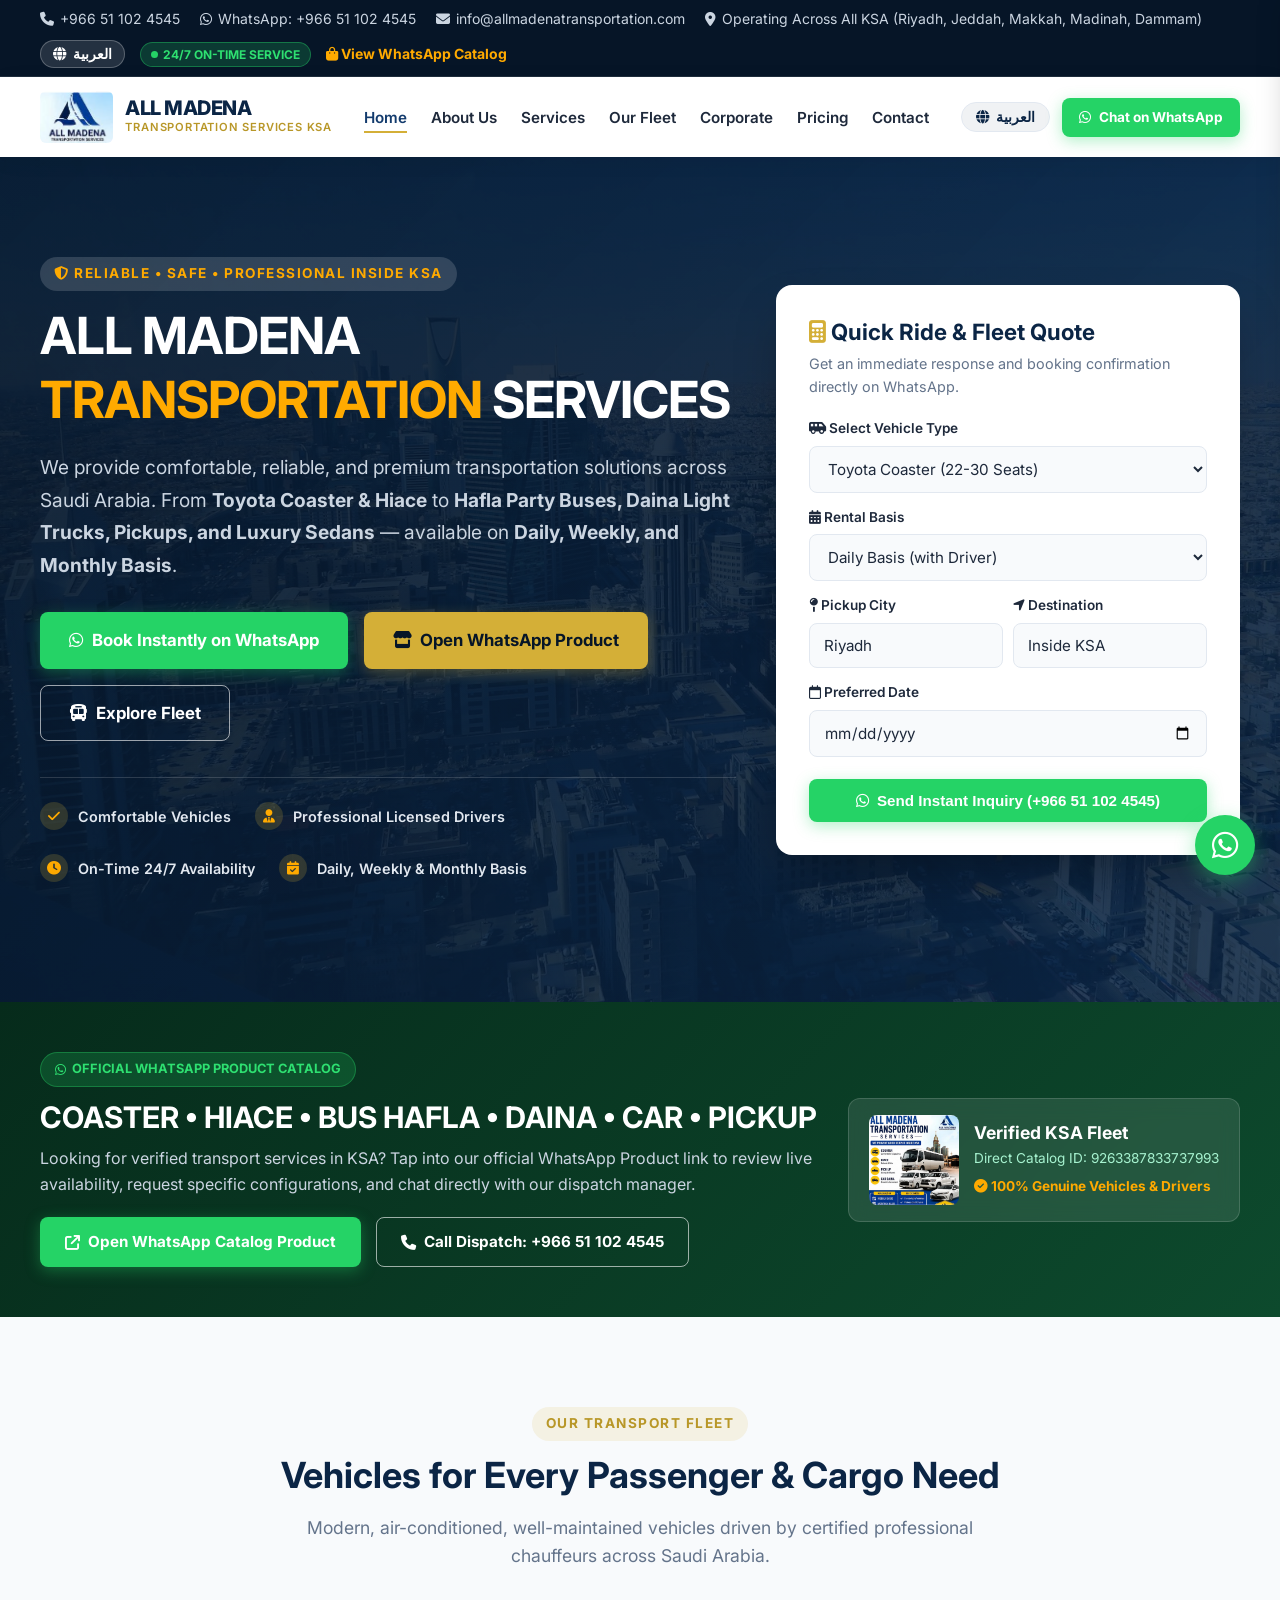
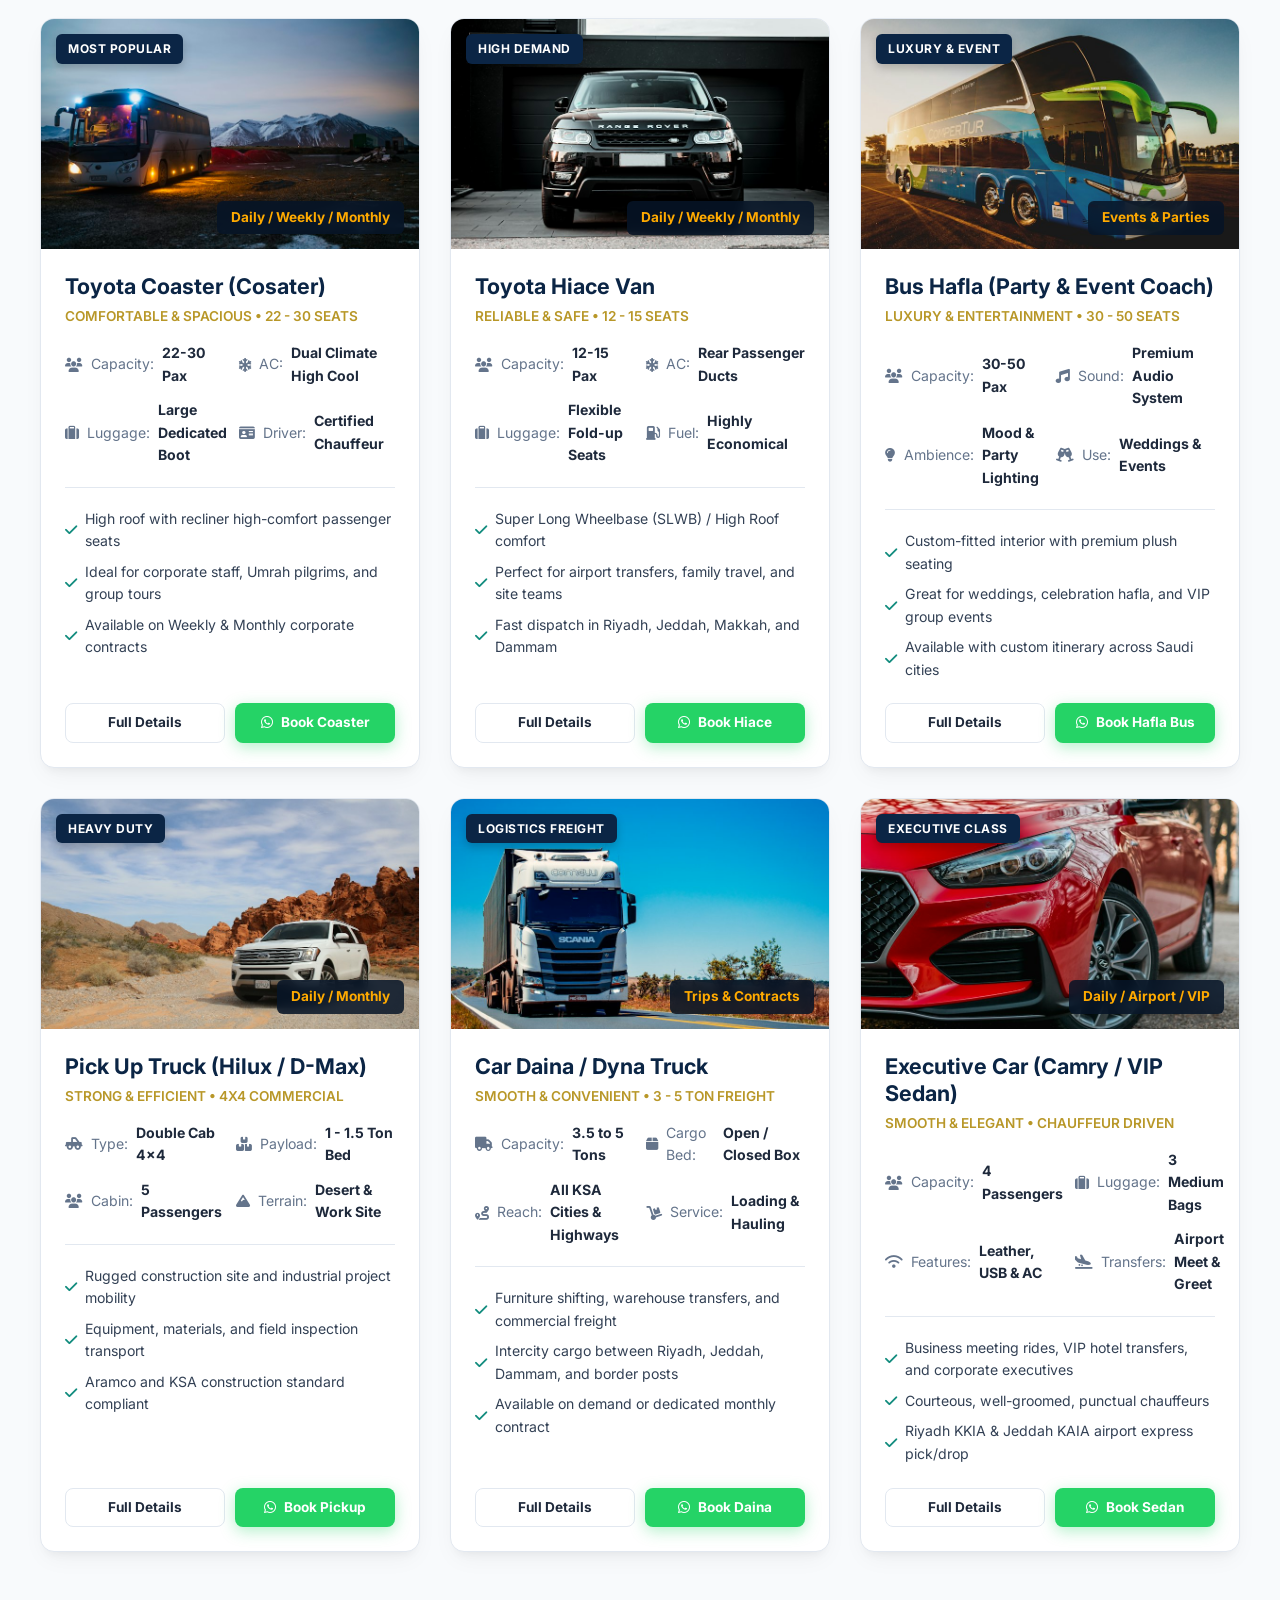
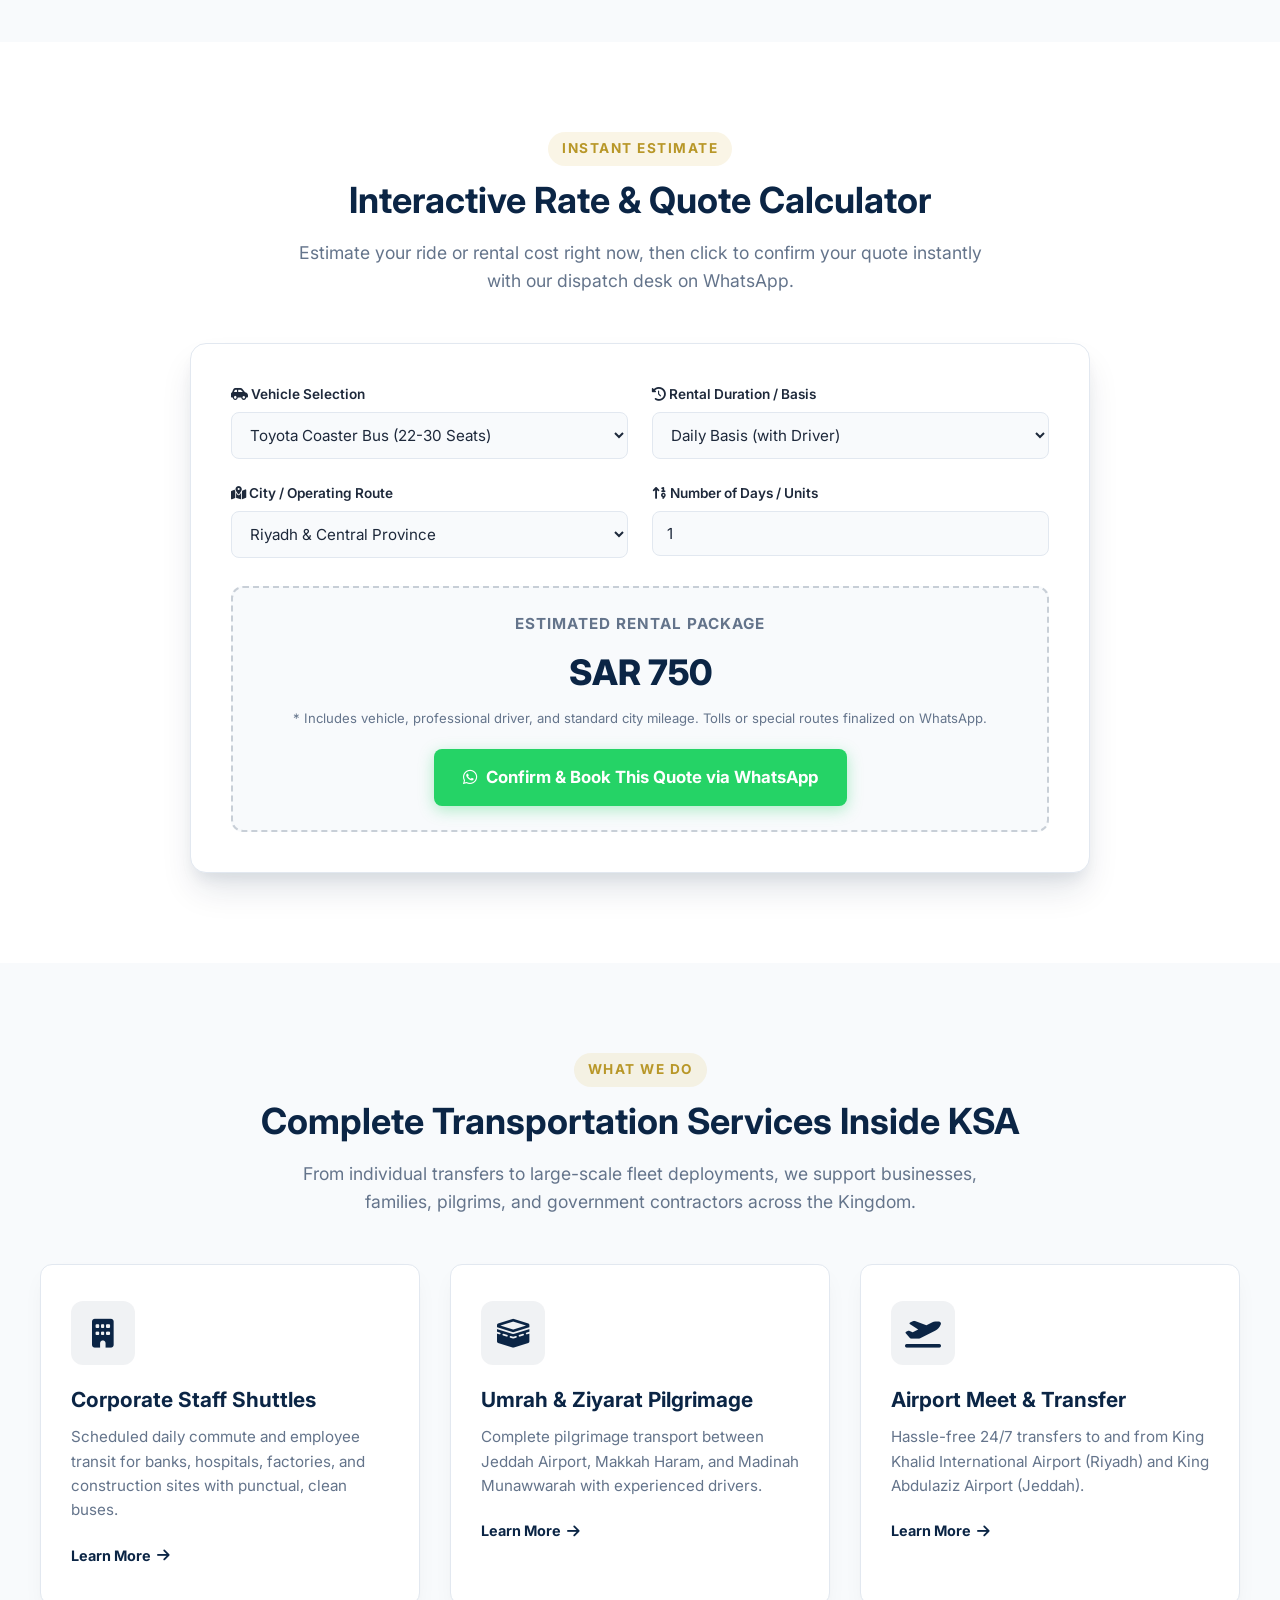
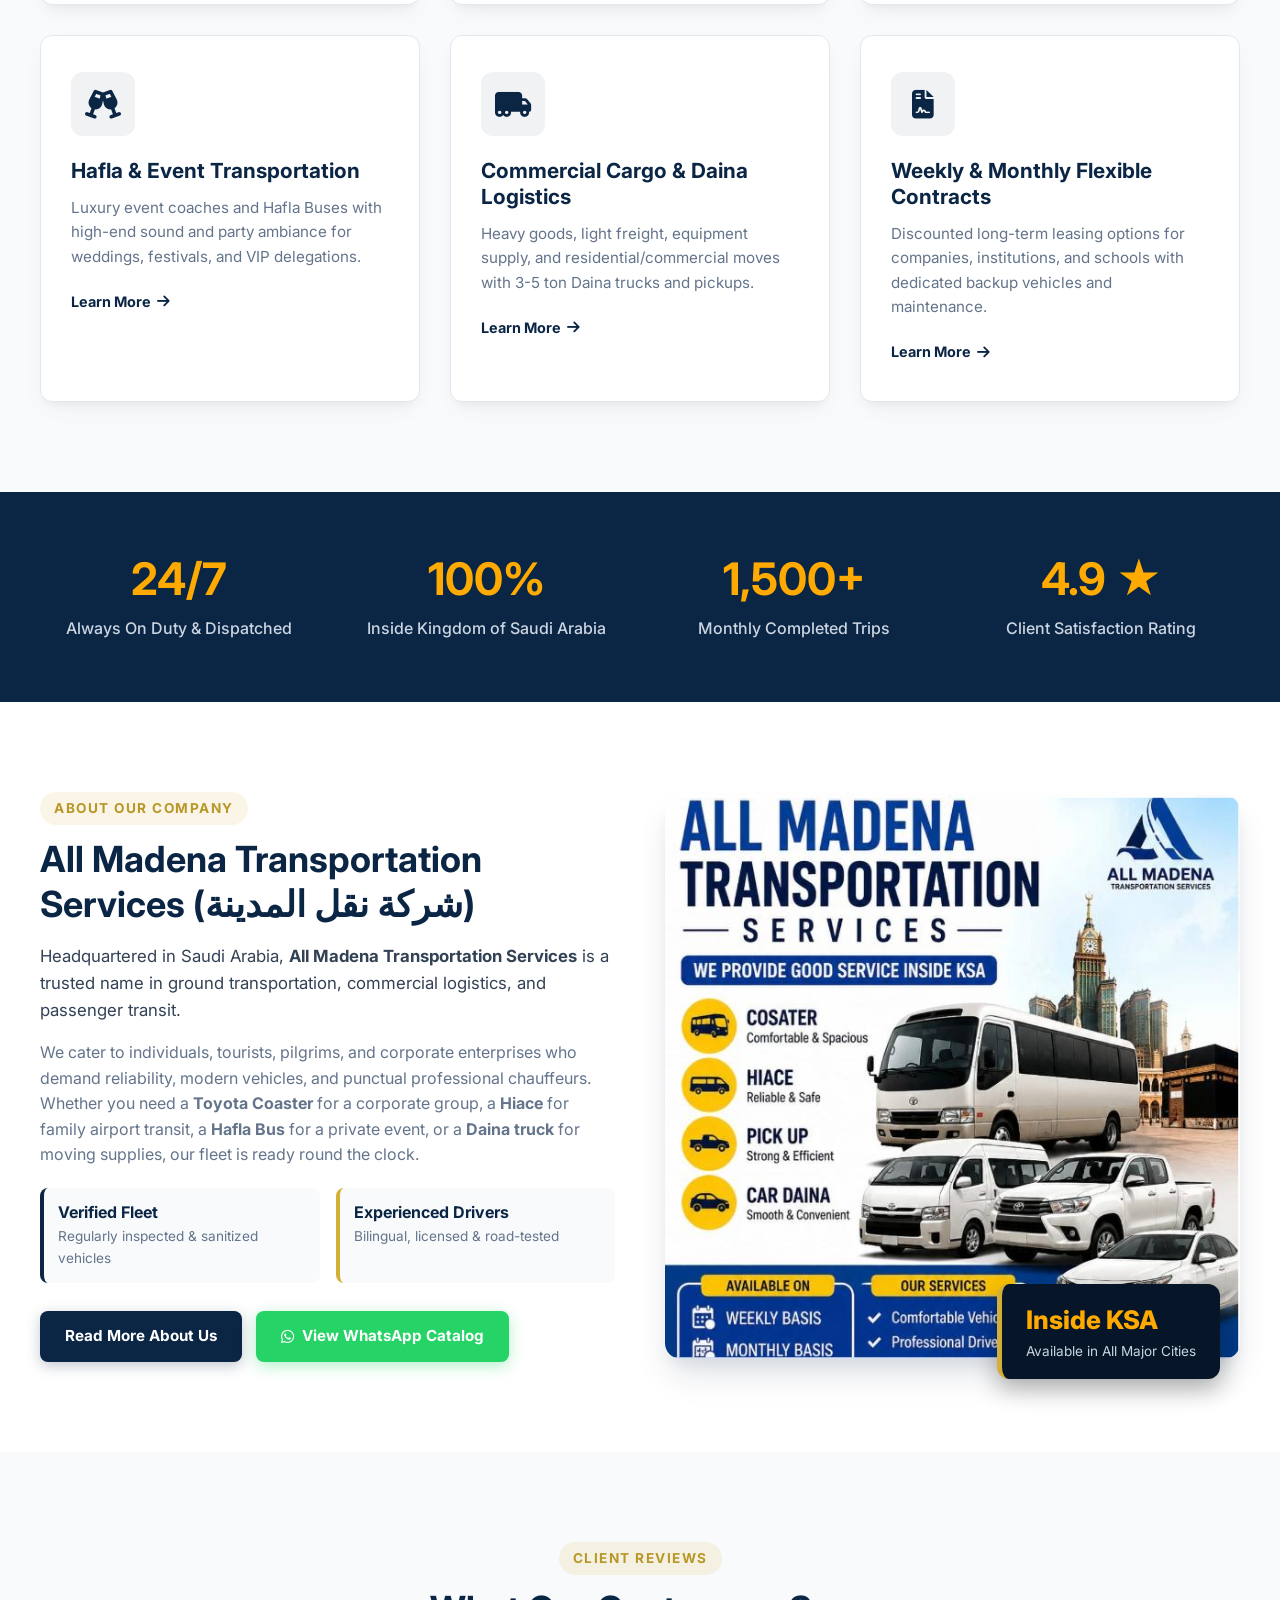
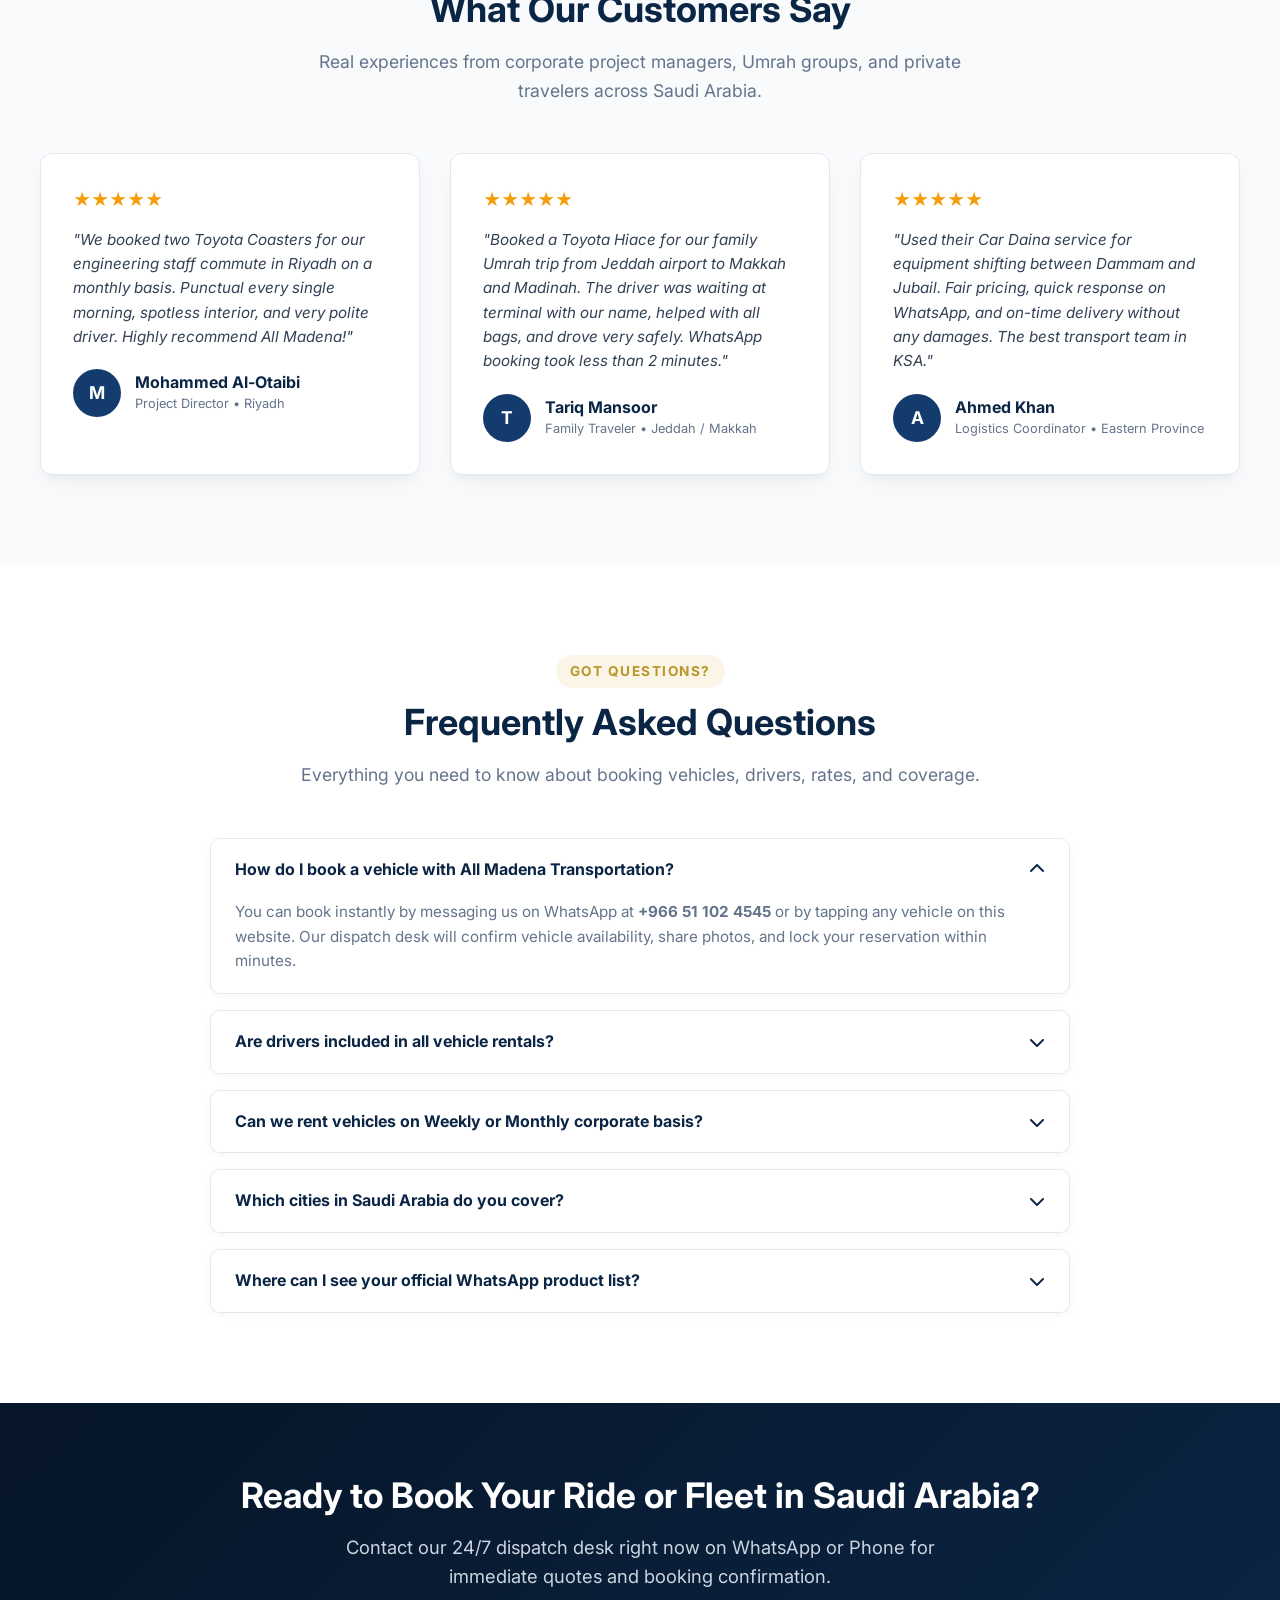
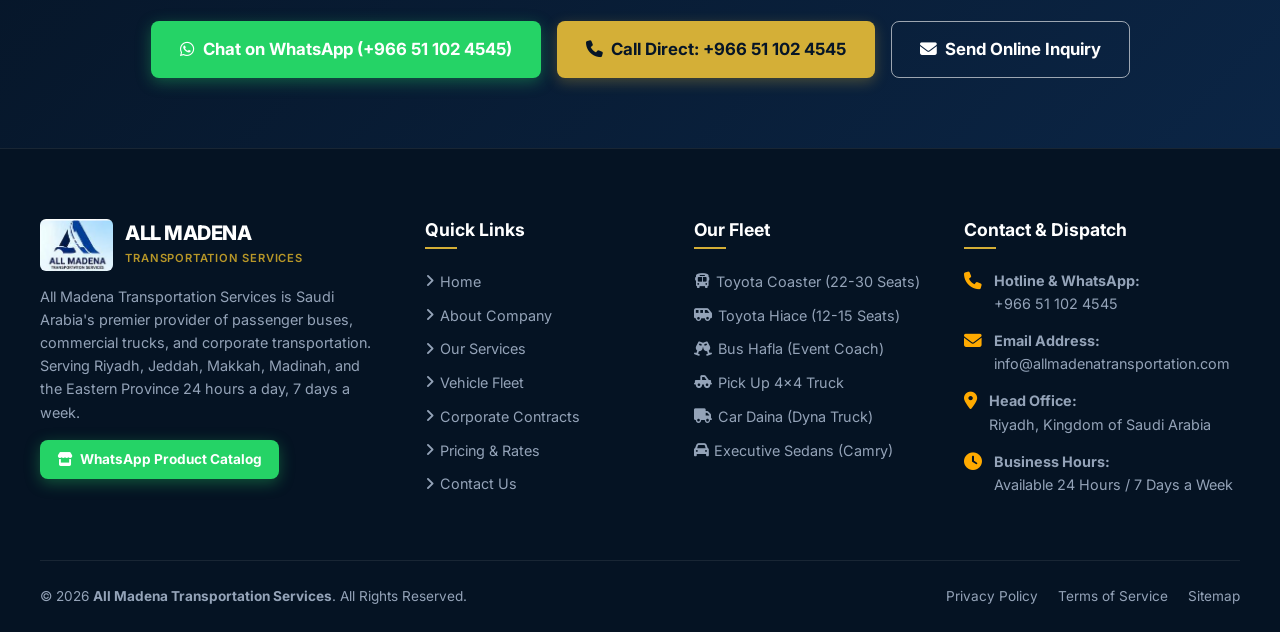
==== index.html @ a00f5f95 "Upgrade mobile menu icon to premium Font Awesome staggered bars vector in royal navy badge" ====
<!DOCTYPE html>
<html lang="en">
<head>
  <meta charset="UTF-8">
  <meta name="viewport" content="width=device-width, initial-scale=1.0">
  <title>All Madena Transportation Services | Coaster, Hiace, Hafla Bus, Pickup & Daina Rental KSA</title>
  <meta name="description" content="All Madena Transportation Services provides premium vehicle and passenger transportation across Saudi Arabia. Toyota Coaster, Hiace, Hafla Bus, Pickup, Daina & Cars on Daily, Weekly, and Monthly basis. Available 24/7.">
  <meta name="keywords" content="All Madena Transportation, Coaster rental Riyadh, Hiace rental KSA, Hafla bus Saudi Arabia, Daina rental, Pickup truck KSA, Umrah transport, corporate staff bus rental">
  
  <!-- Open Graph / Meta -->
  <meta property="og:title" content="All Madena Transportation Services - KSA">
  <meta property="og:description" content="Reliable & Comfortable Transportation Services inside Saudi Arabia. 24/7 Service, Professional Drivers.">
  <meta property="og:image" content="assets/images/all-madena-banner.png">
  <meta property="og:url" content="https://allmadenatransportation.com/">
  <meta property="og:type" content="website">

  <!-- Favicon -->
  <link rel="icon" type="image/png" href="assets/images/logo.png">

  <!-- Font Awesome Icons -->
  <link rel="stylesheet" href="https://cdnjs.cloudflare.com/ajax/libs/font-awesome/6.5.1/css/all.min.css">
  
  <!-- Google Fonts -->
  <link rel="preconnect" href="https://fonts.googleapis.com">
  <link rel="preconnect" href="https://fonts.gstatic.com" crossorigin>
  <link href="https://fonts.googleapis.com/css2?family=Inter:wght@400;500;600;700;800&family=Cairo:wght@600;700;800&display=swap" rel="stylesheet">

  <!-- Core CSS -->
  <link rel="stylesheet" href="assets/css/style.css">
</head>
<body>

  <!-- Top Bar -->
  <div class="top-bar">
    <div class="container">
      <div class="top-info">
        <a href="tel:+966511024545"><i class="fa-solid fa-phone"></i> +966 51 102 4545</a>
        <a href="https://wa.me/966511024545" target="_blank"><i class="fa-brands fa-whatsapp"></i> WhatsApp: +966 51 102 4545</a>
        <a href="mailto:info@allmadenatransportation.com"><i class="fa-solid fa-envelope"></i> info@allmadenatransportation.com</a>
        <span><i class="fa-solid fa-location-dot"></i> Operating Across All KSA (Riyadh, Jeddah, Makkah, Madinah, Dammam)</span>
      </div>
      <div class="top-actions">
        <button class="lang-switch-btn" type="button"><i class="fa-solid fa-globe"></i> العربية</button>
        
        <span class="badge-24-7"><span class="badge-pulse"></span> 24/7 ON-TIME SERVICE</span>
        <a href="https://wa.me/p/9263387833737993/966511024545" target="_blank" style="color: var(--accent-bright); font-weight: 700;">
          <i class="fa-solid fa-bag-shopping"></i> View WhatsApp Catalog
        </a>
      </div>
    </div>
  </div>

  <!-- Header -->
  <header class="site-header">
    <div class="container">
      <nav class="navbar">
        <a href="index.html" class="brand-logo">
          <img src="assets/images/logo.png" alt="All Madena Transportation Logo">
          <div class="brand-text">
            <span class="brand-name">ALL MADENA</span>
            <span class="brand-tagline">Transportation Services KSA</span>
          </div>
        </a>

        <ul class="nav-menu">
          <li><a href="index.html" class="nav-link active">Home</a></li>
          <li><a href="about.html" class="nav-link">About Us</a></li>
          <li><a href="services.html" class="nav-link">Services</a></li>
          <li><a href="fleet.html" class="nav-link">Our Fleet</a></li>
          <li><a href="corporate-contracts.html" class="nav-link">Corporate</a></li>
          <li><a href="pricing.html" class="nav-link">Pricing</a></li>
          <li><a href="contact.html" class="nav-link">Contact</a></li>
        </ul>

        <div class="nav-cta">
          <button class="lang-switch-nav" type="button"><i class="fa-solid fa-globe"></i> العربية</button>
          
          <a href="https://wa.me/966511024545?text=Hello%20All%20Madena%20Transportation,%20I%20want%20to%20book%20a%20vehicle" target="_blank" class="btn btn-whatsapp btn-sm">
            <i class="fa-brands fa-whatsapp"></i> Chat on WhatsApp
          </a>
          <button class="mobile-toggle" aria-label="Open Navigation Menu" type="button"><i class="fa-solid fa-bars-staggered"></i></button>
        </div>
              <div class="mobile-actions">
          <button class="lang-switch-nav" type="button" aria-label="Language"><i class="fa-solid fa-globe"></i></button>
          <a href="https://wa.me/966511024545" target="_blank" class="btn btn-whatsapp btn-sm" style="padding: 8px; border-radius: 50%; width: 38px; height: 38px; display: inline-flex; align-items: center; justify-content: center;"><i class="fa-brands fa-whatsapp"></i></a>
          <button class="mobile-toggle" aria-label="Open Navigation Menu" type="button"><i class="fa-solid fa-bars-staggered"></i></button>
        </div>
      </nav>
    </div>
  </header>

  <!-- Hero Section -->
  <section class="hero-section">
    <div class="container">
      <div class="hero-content">
        <div class="hero-text">
          <span class="section-tag" style="background: rgba(255,255,255,0.15); color: var(--accent-bright);">
            <i class="fa-solid fa-shield-halved"></i> Reliable • Safe • Professional inside KSA
          </span>
          <h1>ALL MADENA <span>TRANSPORTATION</span> SERVICES</h1>
          <p>We provide comfortable, reliable, and premium transportation solutions across Saudi Arabia. From <strong>Toyota Coaster & Hiace</strong> to <strong>Hafla Party Buses, Daina Light Trucks, Pickups, and Luxury Sedans</strong> — available on <strong>Daily, Weekly, and Monthly Basis</strong>.</p>
          
          <div class="hero-buttons">
            <a href="https://wa.me/966511024545?text=Hello%20All%20Madena%20Transportation,%20I%20would%20like%20to%20inquire%20about%20booking%20a%20vehicle%20in%20Saudi%20Arabia" target="_blank" class="btn btn-whatsapp btn-lg">
              <i class="fa-brands fa-whatsapp"></i> Book Instantly on WhatsApp
            </a>
            <a href="https://wa.me/p/9263387833737993/966511024545" target="_blank" class="btn btn-accent btn-lg">
              <i class="fa-solid fa-store"></i> Open WhatsApp Product
            </a>
            <a href="#fleet" class="btn btn-outline btn-lg">
              <i class="fa-solid fa-bus"></i> Explore Fleet
            </a>
          </div>

          <div class="hero-features">
            <div class="hero-feature-item">
              <div class="hero-feature-icon"><i class="fa-solid fa-check"></i></div>
              <span>Comfortable Vehicles</span>
            </div>
            <div class="hero-feature-item">
              <div class="hero-feature-icon"><i class="fa-solid fa-user-tie"></i></div>
              <span>Professional Licensed Drivers</span>
            </div>
            <div class="hero-feature-item">
              <div class="hero-feature-icon"><i class="fa-solid fa-clock"></i></div>
              <span>On-Time 24/7 Availability</span>
            </div>
            <div class="hero-feature-item">
              <div class="hero-feature-icon"><i class="fa-solid fa-calendar-check"></i></div>
              <span>Daily, Weekly & Monthly Basis</span>
            </div>
          </div>
        </div>

        <!-- Quick Booking Card -->
        <div class="hero-booking-card">
          <h3><i class="fa-solid fa-calculator" style="color: var(--accent);"></i> Quick Ride & Fleet Quote</h3>
          <p>Get an immediate response and booking confirmation directly on WhatsApp.</p>
          
          <form id="quickBookingForm" class="booking-form">
            <div class="form-group">
              <label><i class="fa-solid fa-van-shuttle"></i> Select Vehicle Type</label>
              <select id="quickVehicle" class="form-control" required>
                <option value="Toyota Coaster (22-30 Seats)">Toyota Coaster (22-30 Seats)</option>
                <option value="Toyota Hiace (12-15 Seats)">Toyota Hiace (12-15 Seats)</option>
                <option value="Hafla Bus / Luxury Coach (30-50 Seats)">Hafla Bus / Luxury Coach (30-50 Seats)</option>
                <option value="Pick Up Truck (Hilux/D-Max)">Pick Up Truck (Hilux/D-Max)</option>
                <option value="Car Daina Light Truck">Car Daina / Dyna Truck (3-5 Ton)</option>
                <option value="Executive Sedan (Camry/VIP)">Executive Sedan (Camry/VIP)</option>
              </select>
            </div>

            <div class="form-group">
              <label><i class="fa-solid fa-calendar-days"></i> Rental Basis</label>
              <select id="quickBasis" class="form-control" required>
                <option value="Daily Basis">Daily Basis (with Driver)</option>
                <option value="Weekly Basis">Weekly Basis (Discounted)</option>
                <option value="Monthly Basis">Monthly Corporate Contract</option>
                <option value="Single Airport/City Transfer">Airport / Intercity Transfer</option>
              </select>
            </div>

            <div style="display: grid; grid-template-columns: 1fr 1fr; gap: 10px;">
              <div class="form-group">
                <label><i class="fa-solid fa-map-pin"></i> Pickup City</label>
                <input type="text" id="quickPickup" class="form-control" placeholder="e.g. Riyadh / Jeddah" value="Riyadh" required>
              </div>
              <div class="form-group">
                <label><i class="fa-solid fa-location-arrow"></i> Destination</label>
                <input type="text" id="quickDestination" class="form-control" placeholder="e.g. Makkah / Dammam" value="Inside KSA" required>
              </div>
            </div>

            <div class="form-group">
              <label><i class="fa-regular fa-calendar"></i> Preferred Date</label>
              <input type="date" id="quickDate" class="form-control">
            </div>

            <button type="submit" class="btn btn-whatsapp" style="width: 100%; margin-top: 8px;">
              <i class="fa-brands fa-whatsapp"></i> Send Instant Inquiry (+966 51 102 4545)
            </button>
          </form>
        </div>
      </div>
    </div>
  </section>

  <!-- WhatsApp Product Spotlight Banner -->
  <section class="catalog-spotlight">
    <div class="container">
      <div class="catalog-spotlight-inner">
        <div class="catalog-info">
          <span class="catalog-badge"><i class="fa-brands fa-whatsapp"></i> OFFICIAL WHATSAPP PRODUCT CATALOG</span>
          <h2>COASTER • HIACE • BUS HAFLA • DAINA • CAR • PICKUP</h2>
          <p>Looking for verified transport services in KSA? Tap into our official WhatsApp Product link to review live availability, request specific configurations, and chat directly with our dispatch manager.</p>
          <div class="catalog-actions">
            <a href="https://wa.me/p/9263387833737993/966511024545" target="_blank" class="btn btn-whatsapp">
              <i class="fa-solid fa-arrow-up-right-from-square"></i> Open WhatsApp Catalog Product
            </a>
            <a href="tel:+966511024545" class="btn btn-outline">
              <i class="fa-solid fa-phone"></i> Call Dispatch: +966 51 102 4545
            </a>
          </div>
        </div>

        <div class="catalog-media">
          <img src="assets/images/all-madena-banner.png" alt="All Madena WhatsApp Fleet">
          <div class="catalog-media-text">
            <h4>Verified KSA Fleet</h4>
            <p>Direct Catalog ID: 9263387833737993</p>
            <p style="color: var(--accent-bright); font-weight: 700; margin-top: 6px;">
              <i class="fa-solid fa-circle-check"></i> 100% Genuine Vehicles & Drivers
            </p>
          </div>
        </div>
      </div>
    </div>
  </section>

  <!-- Fleet Showcase Section -->
  <section id="fleet" class="section-padding bg-light">
    <div class="container">
      <div class="text-center">
        <span class="section-tag">Our Transport Fleet</span>
        <h2 class="section-title">Vehicles for Every Passenger & Cargo Need</h2>
        <p class="section-subtitle">Modern, air-conditioned, well-maintained vehicles driven by certified professional chauffeurs across Saudi Arabia.</p>
      </div>

      <div class="fleet-grid">
        <!-- 1. Toyota Coaster -->
        <div class="fleet-card">
          <div class="fleet-image-wrap">
            <img src="assets/images/coaster-bus.jpg" alt="Toyota Coaster Bus">
            <span class="fleet-badge">Most Popular</span>
            <span class="fleet-rate-badge">Daily / Weekly / Monthly</span>
          </div>
          <div class="fleet-body">
            <h3 class="fleet-title">Toyota Coaster (Cosater)</h3>
            <span class="fleet-subtitle">Comfortable & Spacious • 22 - 30 Seats</span>
            <div class="fleet-specs">
              <div class="spec-item"><i class="fa-solid fa-users"></i> Capacity: <strong>22-30 Pax</strong></div>
              <div class="spec-item"><i class="fa-solid fa-snowflake"></i> AC: <strong>Dual Climate High Cool</strong></div>
              <div class="spec-item"><i class="fa-solid fa-suitcase"></i> Luggage: <strong>Large Dedicated Boot</strong></div>
              <div class="spec-item"><i class="fa-solid fa-id-card"></i> Driver: <strong>Certified Chauffeur</strong></div>
            </div>
            <ul class="fleet-features-list">
              <li><i class="fa-solid fa-check"></i> High roof with recliner high-comfort passenger seats</li>
              <li><i class="fa-solid fa-check"></i> Ideal for corporate staff, Umrah pilgrims, and group tours</li>
              <li><i class="fa-solid fa-check"></i> Available on Weekly & Monthly corporate contracts</li>
            </ul>
            <div class="fleet-footer">
              <a href="coaster-hiace.html" class="btn btn-outline-dark btn-sm">Full Details</a>
              <a href="https://wa.me/966511024545?text=Hello,%20I%20want%20to%20book%20a%20Toyota%20Coaster%20(Cosater)%20Bus" target="_blank" class="btn btn-whatsapp btn-sm">
                <i class="fa-brands fa-whatsapp"></i> Book Coaster
              </a>
            </div>
          </div>
        </div>

        <!-- 2. Toyota Hiace -->
        <div class="fleet-card">
          <div class="fleet-image-wrap">
            <img src="assets/images/hiace-van.jpg" alt="Toyota Hiace Van">
            <span class="fleet-badge">High Demand</span>
            <span class="fleet-rate-badge">Daily / Weekly / Monthly</span>
          </div>
          <div class="fleet-body">
            <h3 class="fleet-title">Toyota Hiace Van</h3>
            <span class="fleet-subtitle">Reliable & Safe • 12 - 15 Seats</span>
            <div class="fleet-specs">
              <div class="spec-item"><i class="fa-solid fa-users"></i> Capacity: <strong>12-15 Pax</strong></div>
              <div class="spec-item"><i class="fa-solid fa-snowflake"></i> AC: <strong>Rear Passenger Ducts</strong></div>
              <div class="spec-item"><i class="fa-solid fa-suitcase"></i> Luggage: <strong>Flexible Fold-up Seats</strong></div>
              <div class="spec-item"><i class="fa-solid fa-gas-pump"></i> Fuel: <strong>Highly Economical</strong></div>
            </div>
            <ul class="fleet-features-list">
              <li><i class="fa-solid fa-check"></i> Super Long Wheelbase (SLWB) / High Roof comfort</li>
              <li><i class="fa-solid fa-check"></i> Perfect for airport transfers, family travel, and site teams</li>
              <li><i class="fa-solid fa-check"></i> Fast dispatch in Riyadh, Jeddah, Makkah, and Dammam</li>
            </ul>
            <div class="fleet-footer">
              <a href="coaster-hiace.html" class="btn btn-outline-dark btn-sm">Full Details</a>
              <a href="https://wa.me/966511024545?text=Hello,%20I%20want%20to%20book%20a%20Toyota%20Hiace%20Van" target="_blank" class="btn btn-whatsapp btn-sm">
                <i class="fa-brands fa-whatsapp"></i> Book Hiace
              </a>
            </div>
          </div>
        </div>

        <!-- 3. Hafla Bus / Event Coach -->
        <div class="fleet-card">
          <div class="fleet-image-wrap">
            <img src="assets/images/hafla-bus.jpg" alt="Hafla Bus Luxury Coach">
            <span class="fleet-badge">Luxury & Event</span>
            <span class="fleet-rate-badge">Events & Parties</span>
          </div>
          <div class="fleet-body">
            <h3 class="fleet-title">Bus Hafla (Party & Event Coach)</h3>
            <span class="fleet-subtitle">Luxury & Entertainment • 30 - 50 Seats</span>
            <div class="fleet-specs">
              <div class="spec-item"><i class="fa-solid fa-users"></i> Capacity: <strong>30-50 Pax</strong></div>
              <div class="spec-item"><i class="fa-solid fa-music"></i> Sound: <strong>Premium Audio System</strong></div>
              <div class="spec-item"><i class="fa-solid fa-lightbulb"></i> Ambience: <strong>Mood & Party Lighting</strong></div>
              <div class="spec-item"><i class="fa-solid fa-champagne-glasses"></i> Use: <strong>Weddings & Events</strong></div>
            </div>
            <ul class="fleet-features-list">
              <li><i class="fa-solid fa-check"></i> Custom-fitted interior with premium plush seating</li>
              <li><i class="fa-solid fa-check"></i> Great for weddings, celebration hafla, and VIP group events</li>
              <li><i class="fa-solid fa-check"></i> Available with custom itinerary across Saudi cities</li>
            </ul>
            <div class="fleet-footer">
              <a href="hafla-bus.html" class="btn btn-outline-dark btn-sm">Full Details</a>
              <a href="https://wa.me/966511024545?text=Hello,%20I%20want%20to%20book%20a%20Bus%20Hafla%20(Party/Event%20Coach)" target="_blank" class="btn btn-whatsapp btn-sm">
                <i class="fa-brands fa-whatsapp"></i> Book Hafla Bus
              </a>
            </div>
          </div>
        </div>

        <!-- 4. Pick Up Truck -->
        <div class="fleet-card">
          <div class="fleet-image-wrap">
            <img src="assets/images/pickup-truck.jpg" alt="Toyota Hilux Pickup Truck">
            <span class="fleet-badge">Heavy Duty</span>
            <span class="fleet-rate-badge">Daily / Monthly</span>
          </div>
          <div class="fleet-body">
            <h3 class="fleet-title">Pick Up Truck (Hilux / D-Max)</h3>
            <span class="fleet-subtitle">Strong & Efficient • 4x4 Commercial</span>
            <div class="fleet-specs">
              <div class="spec-item"><i class="fa-solid fa-truck-pickup"></i> Type: <strong>Double Cab 4x4</strong></div>
              <div class="spec-item"><i class="fa-solid fa-boxes-stacked"></i> Payload: <strong>1 - 1.5 Ton Bed</strong></div>
              <div class="spec-item"><i class="fa-solid fa-users"></i> Cabin: <strong>5 Passengers</strong></div>
              <div class="spec-item"><i class="fa-solid fa-mountain"></i> Terrain: <strong>Desert & Work Site</strong></div>
            </div>
            <ul class="fleet-features-list">
              <li><i class="fa-solid fa-check"></i> Rugged construction site and industrial project mobility</li>
              <li><i class="fa-solid fa-check"></i> Equipment, materials, and field inspection transport</li>
              <li><i class="fa-solid fa-check"></i> Aramco and KSA construction standard compliant</li>
            </ul>
            <div class="fleet-footer">
              <a href="daina-pickup.html" class="btn btn-outline-dark btn-sm">Full Details</a>
              <a href="https://wa.me/966511024545?text=Hello,%20I%20want%20to%20book%20a%20Pick%20Up%20Truck" target="_blank" class="btn btn-whatsapp btn-sm">
                <i class="fa-brands fa-whatsapp"></i> Book Pickup
              </a>
            </div>
          </div>
        </div>

        <!-- 5. Car Daina (Dyna Truck) -->
        <div class="fleet-card">
          <div class="fleet-image-wrap">
            <img src="assets/images/daina-truck.jpg" alt="Car Daina Dyna Truck">
            <span class="fleet-badge">Logistics Freight</span>
            <span class="fleet-rate-badge">Trips & Contracts</span>
          </div>
          <div class="fleet-body">
            <h3 class="fleet-title">Car Daina / Dyna Truck</h3>
            <span class="fleet-subtitle">Smooth & Convenient • 3 - 5 Ton Freight</span>
            <div class="fleet-specs">
              <div class="spec-item"><i class="fa-solid fa-truck"></i> Capacity: <strong>3.5 to 5 Tons</strong></div>
              <div class="spec-item"><i class="fa-solid fa-box"></i> Cargo Bed: <strong>Open / Closed Box</strong></div>
              <div class="spec-item"><i class="fa-solid fa-route"></i> Reach: <strong>All KSA Cities & Highways</strong></div>
              <div class="spec-item"><i class="fa-solid fa-dolly"></i> Service: <strong>Loading & Hauling</strong></div>
            </div>
            <ul class="fleet-features-list">
              <li><i class="fa-solid fa-check"></i> Furniture shifting, warehouse transfers, and commercial freight</li>
              <li><i class="fa-solid fa-check"></i> Intercity cargo between Riyadh, Jeddah, Dammam, and border posts</li>
              <li><i class="fa-solid fa-check"></i> Available on demand or dedicated monthly contract</li>
            </ul>
            <div class="fleet-footer">
              <a href="daina-pickup.html" class="btn btn-outline-dark btn-sm">Full Details</a>
              <a href="https://wa.me/966511024545?text=Hello,%20I%20want%20to%20book%20a%20Car%20Daina%20(Dyna%20Truck)" target="_blank" class="btn btn-whatsapp btn-sm">
                <i class="fa-brands fa-whatsapp"></i> Book Daina
              </a>
            </div>
          </div>
        </div>

        <!-- 6. Executive Sedan -->
        <div class="fleet-card">
          <div class="fleet-image-wrap">
            <img src="assets/images/executive-car.jpg" alt="Executive Sedan Camry VIP">
            <span class="fleet-badge">Executive Class</span>
            <span class="fleet-rate-badge">Daily / Airport / VIP</span>
          </div>
          <div class="fleet-body">
            <h3 class="fleet-title">Executive Car (Camry / VIP Sedan)</h3>
            <span class="fleet-subtitle">Smooth & Elegant • Chauffeur Driven</span>
            <div class="fleet-specs">
              <div class="spec-item"><i class="fa-solid fa-users"></i> Capacity: <strong>4 Passengers</strong></div>
              <div class="spec-item"><i class="fa-solid fa-suitcase"></i> Luggage: <strong>3 Medium Bags</strong></div>
              <div class="spec-item"><i class="fa-solid fa-wifi"></i> Features: <strong>Leather, USB & AC</strong></div>
              <div class="spec-item"><i class="fa-solid fa-plane-arrival"></i> Transfers: <strong>Airport Meet & Greet</strong></div>
            </div>
            <ul class="fleet-features-list">
              <li><i class="fa-solid fa-check"></i> Business meeting rides, VIP hotel transfers, and corporate executives</li>
              <li><i class="fa-solid fa-check"></i> Courteous, well-groomed, punctual chauffeurs</li>
              <li><i class="fa-solid fa-check"></i> Riyadh KKIA & Jeddah KAIA airport express pick/drop</li>
            </ul>
            <div class="fleet-footer">
              <a href="fleet.html" class="btn btn-outline-dark btn-sm">Full Details</a>
              <a href="https://wa.me/966511024545?text=Hello,%20I%20want%20to%20book%20an%20Executive%20Car%20Sedan" target="_blank" class="btn btn-whatsapp btn-sm">
                <i class="fa-brands fa-whatsapp"></i> Book Sedan
              </a>
            </div>
          </div>
        </div>
      </div>
    </div>
  </section>

  <!-- Interactive Live Quote Calculator -->
  <section class="section-padding">
    <div class="container">
      <div class="text-center">
        <span class="section-tag">Instant Estimate</span>
        <h2 class="section-title">Interactive Rate & Quote Calculator</h2>
        <p class="section-subtitle">Estimate your ride or rental cost right now, then click to confirm your quote instantly with our dispatch desk on WhatsApp.</p>
      </div>

      <div class="calc-card">
        <div class="calc-grid">
          <div class="form-group">
            <label><i class="fa-solid fa-car-side"></i> Vehicle Selection</label>
            <select id="calcVehicle" class="form-control">
              <option value="coaster" selected>Toyota Coaster Bus (22-30 Seats)</option>
              <option value="hiace">Toyota Hiace Van (12-15 Seats)</option>
              <option value="hafla">Bus Hafla / Luxury Coach (30-50 Seats)</option>
              <option value="pickup">Pick Up Truck (Hilux/D-Max 4x4)</option>
              <option value="daina">Car Daina / Dyna Truck (3-5 Ton)</option>
              <option value="sedan">Executive Sedan / Toyota Camry</option>
            </select>
          </div>

          <div class="form-group">
            <label><i class="fa-solid fa-clock-rotate-left"></i> Rental Duration / Basis</label>
            <select id="calcBasis" class="form-control">
              <option value="daily" selected>Daily Basis (with Driver)</option>
              <option value="weekly">Weekly Basis (Special Package)</option>
              <option value="monthly">Monthly Corporate Basis</option>
              <option value="transfer">Single Airport or City Trip</option>
            </select>
          </div>

          <div class="form-group">
            <label><i class="fa-solid fa-map-location-dot"></i> City / Operating Route</label>
            <select id="calcCity" class="form-control">
              <option value="Riyadh Region">Riyadh & Central Province</option>
              <option value="Jeddah - Makkah - Madinah">Jeddah - Makkah - Madinah (Western)</option>
              <option value="Dammam & Khobar">Dammam, Khobar & Jubail (Eastern)</option>
              <option value="All KSA Long Distance">Intercity Crossing All KSA</option>
            </select>
          </div>

          <div class="form-group">
            <label><i class="fa-solid fa-arrow-up-1-9"></i> Number of Days / Units</label>
            <input type="number" id="calcDuration" class="form-control" value="1" min="1" max="90">
          </div>
        </div>

        <div class="calc-result-box">
          <span style="font-size: 0.95rem; font-weight: 700; color: var(--text-muted); text-transform: uppercase; letter-spacing: 1px;">
            Estimated Rental Package
          </span>
          <div class="calc-price" id="calcPriceDisplay">SAR 750</div>
          <p class="calc-notes">* Includes vehicle, professional driver, and standard city mileage. Tolls or special routes finalized on WhatsApp.</p>
          <div style="margin-top: 20px;">
            <a id="calcWhatsAppBtn" href="https://wa.me/966511024545" target="_blank" class="btn btn-whatsapp btn-lg">
              <i class="fa-brands fa-whatsapp"></i> Confirm & Book This Quote via WhatsApp
            </a>
          </div>
        </div>
      </div>
    </div>
  </section>

  <!-- Comprehensive Services Section -->
  <section class="section-padding bg-light">
    <div class="container">
      <div class="text-center">
        <span class="section-tag">What We Do</span>
        <h2 class="section-title">Complete Transportation Services Inside KSA</h2>
        <p class="section-subtitle">From individual transfers to large-scale fleet deployments, we support businesses, families, pilgrims, and government contractors across the Kingdom.</p>
      </div>

      <div class="services-grid">
        <div class="service-card">
          <div class="service-icon"><i class="fa-solid fa-building"></i></div>
          <h3>Corporate Staff Shuttles</h3>
          <p>Scheduled daily commute and employee transit for banks, hospitals, factories, and construction sites with punctual, clean buses.</p>
          <a href="corporate-contracts.html" class="service-link">Learn More <i class="fa-solid fa-arrow-right"></i></a>
        </div>

        <div class="service-card">
          <div class="service-icon"><i class="fa-solid fa-kaaba"></i></div>
          <h3>Umrah & Ziyarat Pilgrimage</h3>
          <p>Complete pilgrimage transport between Jeddah Airport, Makkah Haram, and Madinah Munawwarah with experienced drivers.</p>
          <a href="services.html" class="service-link">Learn More <i class="fa-solid fa-arrow-right"></i></a>
        </div>

        <div class="service-card">
          <div class="service-icon"><i class="fa-solid fa-plane-departure"></i></div>
          <h3>Airport Meet & Transfer</h3>
          <p>Hassle-free 24/7 transfers to and from King Khalid International Airport (Riyadh) and King Abdulaziz Airport (Jeddah).</p>
          <a href="services.html" class="service-link">Learn More <i class="fa-solid fa-arrow-right"></i></a>
        </div>

        <div class="service-card">
          <div class="service-icon"><i class="fa-solid fa-champagne-glasses"></i></div>
          <h3>Hafla & Event Transportation</h3>
          <p>Luxury event coaches and Hafla Buses with high-end sound and party ambiance for weddings, festivals, and VIP delegations.</p>
          <a href="hafla-bus.html" class="service-link">Learn More <i class="fa-solid fa-arrow-right"></i></a>
        </div>

        <div class="service-card">
          <div class="service-icon"><i class="fa-solid fa-truck-moving"></i></div>
          <h3>Commercial Cargo & Daina Logistics</h3>
          <p>Heavy goods, light freight, equipment supply, and residential/commercial moves with 3-5 ton Daina trucks and pickups.</p>
          <a href="daina-pickup.html" class="service-link">Learn More <i class="fa-solid fa-arrow-right"></i></a>
        </div>

        <div class="service-card">
          <div class="service-icon"><i class="fa-solid fa-file-contract"></i></div>
          <h3>Weekly & Monthly Flexible Contracts</h3>
          <p>Discounted long-term leasing options for companies, institutions, and schools with dedicated backup vehicles and maintenance.</p>
          <a href="corporate-contracts.html" class="service-link">Learn More <i class="fa-solid fa-arrow-right"></i></a>
        </div>
      </div>
    </div>
  </section>

  <!-- Stats / Numbers Banner -->
  <section class="stats-banner">
    <div class="container">
      <div class="stats-grid">
        <div class="stat-item">
          <h3>24/7</h3>
          <p>Always On Duty & Dispatched</p>
        </div>
        <div class="stat-item">
          <h3>100%</h3>
          <p>Inside Kingdom of Saudi Arabia</p>
        </div>
        <div class="stat-item">
          <h3>1,500+</h3>
          <p>Monthly Completed Trips</p>
        </div>
        <div class="stat-item">
          <h3>4.9 ★</h3>
          <p>Client Satisfaction Rating</p>
        </div>
      </div>
    </div>
  </section>

  <!-- About Preview Section -->
  <section class="section-padding">
    <div class="container">
      <div style="display: grid; grid-template-columns: 1fr 1fr; gap: 50px; align-items: center;">
        <div>
          <span class="section-tag">About Our Company</span>
          <h2 class="section-title">All Madena Transportation Services (شركة نقل المدينة)</h2>
          <p style="margin-bottom: 16px; color: var(--text-main); font-size: 1.05rem;">
            Headquartered in Saudi Arabia, <strong>All Madena Transportation Services</strong> is a trusted name in ground transportation, commercial logistics, and passenger transit.
          </p>
          <p style="margin-bottom: 20px; color: var(--text-muted);">
            We cater to individuals, tourists, pilgrims, and corporate enterprises who demand reliability, modern vehicles, and punctual professional chauffeurs. Whether you need a <strong>Toyota Coaster</strong> for a corporate group, a <strong>Hiace</strong> for family airport transit, a <strong>Hafla Bus</strong> for a private event, or a <strong>Daina truck</strong> for moving supplies, our fleet is ready round the clock.
          </p>
          
          <div style="display: grid; grid-template-columns: 1fr 1fr; gap: 16px; margin-bottom: 28px;">
            <div style="background: var(--light-bg); padding: 14px; border-radius: 8px; border-left: 4px solid var(--primary);">
              <h4 style="font-size: 1rem; margin-bottom: 4px;">Verified Fleet</h4>
              <p style="font-size: 0.85rem; color: var(--text-muted); margin: 0;">Regularly inspected & sanitized vehicles</p>
            </div>
            <div style="background: var(--light-bg); padding: 14px; border-radius: 8px; border-left: 4px solid var(--accent);">
              <h4 style="font-size: 1rem; margin-bottom: 4px;">Experienced Drivers</h4>
              <p style="font-size: 0.85rem; color: var(--text-muted); margin: 0;">Bilingual, licensed & road-tested</p>
            </div>
          </div>

          <div style="display: flex; gap: 14px; flex-wrap: wrap;">
            <a href="about.html" class="btn btn-primary">Read More About Us</a>
            <a href="https://wa.me/p/9263387833737993/966511024545" target="_blank" class="btn btn-whatsapp">
              <i class="fa-brands fa-whatsapp"></i> View WhatsApp Catalog
            </a>
          </div>
        </div>

        <div style="position: relative;">
          <img src="assets/images/all-madena-banner.png" alt="All Madena Vehicles and Riyadh" style="border-radius: 16px; box-shadow: var(--card-shadow-hover); width: 100%;">
          <div style="position: absolute; bottom: -20px; right: 20px; background: var(--primary-dark); color: var(--white); padding: 16px 24px; border-radius: 12px; box-shadow: 0 10px 25px rgba(0,0,0,0.3); border-left: 5px solid var(--accent);">
            <div style="font-size: 1.6rem; font-weight: 800; color: var(--accent-bright);">Inside KSA</div>
            <div style="font-size: 0.85rem; color: #cbd5e1;">Available in All Major Cities</div>
          </div>
        </div>
      </div>
    </div>
  </section>

  <!-- Testimonials Section -->
  <section class="section-padding bg-light">
    <div class="container">
      <div class="text-center">
        <span class="section-tag">Client Reviews</span>
        <h2 class="section-title">What Our Customers Say</h2>
        <p class="section-subtitle">Real experiences from corporate project managers, Umrah groups, and private travelers across Saudi Arabia.</p>
      </div>

      <div class="testimonials-grid">
        <div class="testimonial-card">
          <div class="stars">★★★★★</div>
          <p class="testimonial-text">"We booked two Toyota Coasters for our engineering staff commute in Riyadh on a monthly basis. Punctual every single morning, spotless interior, and very polite driver. Highly recommend All Madena!"</p>
          <div class="testimonial-author">
            <div class="author-avatar">M</div>
            <div class="author-details">
              <h4>Mohammed Al-Otaibi</h4>
              <p>Project Director • Riyadh</p>
            </div>
          </div>
        </div>

        <div class="testimonial-card">
          <div class="stars">★★★★★</div>
          <p class="testimonial-text">"Booked a Toyota Hiace for our family Umrah trip from Jeddah airport to Makkah and Madinah. The driver was waiting at terminal with our name, helped with all bags, and drove very safely. WhatsApp booking took less than 2 minutes."</p>
          <div class="testimonial-author">
            <div class="author-avatar">T</div>
            <div class="author-details">
              <h4>Tariq Mansoor</h4>
              <p>Family Traveler • Jeddah / Makkah</p>
            </div>
          </div>
        </div>

        <div class="testimonial-card">
          <div class="stars">★★★★★</div>
          <p class="testimonial-text">"Used their Car Daina service for equipment shifting between Dammam and Jubail. Fair pricing, quick response on WhatsApp, and on-time delivery without any damages. The best transport team in KSA."</p>
          <div class="testimonial-author">
            <div class="author-avatar">A</div>
            <div class="author-details">
              <h4>Ahmed Khan</h4>
              <p>Logistics Coordinator • Eastern Province</p>
            </div>
          </div>
        </div>
      </div>
    </div>
  </section>

  <!-- FAQ Section -->
  <section class="section-padding">
    <div class="container">
      <div class="text-center">
        <span class="section-tag">Got Questions?</span>
        <h2 class="section-title">Frequently Asked Questions</h2>
        <p class="section-subtitle">Everything you need to know about booking vehicles, drivers, rates, and coverage.</p>
      </div>

      <div class="faq-wrap">
        <div class="faq-item active">
          <div class="faq-header">
            <span>How do I book a vehicle with All Madena Transportation?</span>
            <i class="fa-solid fa-chevron-down"></i>
          </div>
          <div class="faq-content">
            <p>You can book instantly by messaging us on WhatsApp at <strong>+966 51 102 4545</strong> or by tapping any vehicle on this website. Our dispatch desk will confirm vehicle availability, share photos, and lock your reservation within minutes.</p>
          </div>
        </div>

        <div class="faq-item">
          <div class="faq-header">
            <span>Are drivers included in all vehicle rentals?</span>
            <i class="fa-solid fa-chevron-down"></i>
          </div>
          <div class="faq-content">
            <p>Yes! All our passenger buses (Toyota Coaster, Hiace, Hafla Bus, Sedans) come with professional, licensed, experienced chauffeurs who know Saudi highways and city routes thoroughly.</p>
          </div>
        </div>

        <div class="faq-item">
          <div class="faq-header">
            <span>Can we rent vehicles on Weekly or Monthly corporate basis?</span>
            <i class="fa-solid fa-chevron-down"></i>
          </div>
          <div class="faq-content">
            <p>Yes. We offer special discounted corporate contracts for weekly, monthly, and annual durations. We handle maintenance, vehicle sanitization, and driver rotation so your business operations run smoothly.</p>
          </div>
        </div>

        <div class="faq-item">
          <div class="faq-header">
            <span>Which cities in Saudi Arabia do you cover?</span>
            <i class="fa-solid fa-chevron-down"></i>
          </div>
          <div class="faq-content">
            <p>We operate across the entire Kingdom of Saudi Arabia: Riyadh, Jeddah, Makkah, Madinah, Dammam, Al Khobar, Jubail, Yanbu, Taif, Qassim, and intercity highway routes.</p>
          </div>
        </div>

        <div class="faq-item">
          <div class="faq-header">
            <span>Where can I see your official WhatsApp product list?</span>
            <i class="fa-solid fa-chevron-down"></i>
          </div>
          <div class="faq-content">
            <p>You can view our verified WhatsApp product catalog directly at <a href="https://wa.me/p/9263387833737993/966511024545" target="_blank" style="color: var(--whatsapp-dark); font-weight: 700;">https://wa.me/p/9263387833737993/966511024545</a>.</p>
          </div>
        </div>
      </div>
    </div>
  </section>

  <!-- CTA Banner -->
  <section class="cta-banner">
    <div class="container">
      <h2>Ready to Book Your Ride or Fleet in Saudi Arabia?</h2>
      <p>Contact our 24/7 dispatch desk right now on WhatsApp or Phone for immediate quotes and booking confirmation.</p>
      <div class="cta-banner-buttons">
        <a href="https://wa.me/966511024545?text=Hello%20All%20Madena%20Transportation,%20I%20want%20to%20reserve%20a%20vehicle%20now" target="_blank" class="btn btn-whatsapp btn-lg">
          <i class="fa-brands fa-whatsapp"></i> Chat on WhatsApp (+966 51 102 4545)
        </a>
        <a href="tel:+966511024545" class="btn btn-accent btn-lg">
          <i class="fa-solid fa-phone"></i> Call Direct: +966 51 102 4545
        </a>
        <a href="contact.html" class="btn btn-outline btn-lg">
          <i class="fa-solid fa-envelope"></i> Send Online Inquiry
        </a>
      </div>
    </div>
  </section>

  <!-- Footer -->
  <footer class="site-footer">
    <div class="container">
      <div class="footer-grid">
        <div class="footer-about">
          <div class="brand-logo" style="margin-bottom: 12px;">
            <img src="assets/images/logo.png" alt="All Madena Logo">
            <div class="brand-text">
              <span class="brand-name">ALL MADENA</span>
              <span class="brand-tagline">Transportation Services</span>
            </div>
          </div>
          <p>All Madena Transportation Services is Saudi Arabia's premier provider of passenger buses, commercial trucks, and corporate transportation. Serving Riyadh, Jeddah, Makkah, Madinah, and the Eastern Province 24 hours a day, 7 days a week.</p>
          <div style="margin-top: 16px;">
            <a href="https://wa.me/p/9263387833737993/966511024545" target="_blank" class="btn btn-whatsapp btn-sm">
              <i class="fa-solid fa-store"></i> WhatsApp Product Catalog
            </a>
          </div>
        </div>

        <div>
          <h4 class="footer-title">Quick Links</h4>
          <ul class="footer-links">
            <li><a href="index.html"><i class="fa-solid fa-angle-right"></i> Home</a></li>
            <li><a href="about.html"><i class="fa-solid fa-angle-right"></i> About Company</a></li>
            <li><a href="services.html"><i class="fa-solid fa-angle-right"></i> Our Services</a></li>
            <li><a href="fleet.html"><i class="fa-solid fa-angle-right"></i> Vehicle Fleet</a></li>
            <li><a href="corporate-contracts.html"><i class="fa-solid fa-angle-right"></i> Corporate Contracts</a></li>
            <li><a href="pricing.html"><i class="fa-solid fa-angle-right"></i> Pricing & Rates</a></li>
            <li><a href="contact.html"><i class="fa-solid fa-angle-right"></i> Contact Us</a></li>
          </ul>
        </div>

        <div>
          <h4 class="footer-title">Our Fleet</h4>
          <ul class="footer-links">
            <li><a href="coaster-hiace.html"><i class="fa-solid fa-bus"></i> Toyota Coaster (22-30 Seats)</a></li>
            <li><a href="coaster-hiace.html"><i class="fa-solid fa-van-shuttle"></i> Toyota Hiace (12-15 Seats)</a></li>
            <li><a href="hafla-bus.html"><i class="fa-solid fa-champagne-glasses"></i> Bus Hafla (Event Coach)</a></li>
            <li><a href="daina-pickup.html"><i class="fa-solid fa-truck-pickup"></i> Pick Up 4x4 Truck</a></li>
            <li><a href="daina-pickup.html"><i class="fa-solid fa-truck"></i> Car Daina (Dyna Truck)</a></li>
            <li><a href="fleet.html"><i class="fa-solid fa-car"></i> Executive Sedans (Camry)</a></li>
          </ul>
        </div>

        <div>
          <h4 class="footer-title">Contact & Dispatch</h4>
          <div class="footer-contact-item">
            <i class="fa-solid fa-phone"></i>
            <div>
              <strong>Hotline & WhatsApp:</strong><br>
              <a href="tel:+966511024545">+966 51 102 4545</a>
            </div>
          </div>
          <div class="footer-contact-item">
            <i class="fa-solid fa-envelope"></i>
            <div>
              <strong>Email Address:</strong><br>
              <a href="mailto:info@allmadenatransportation.com">info@allmadenatransportation.com</a>
            </div>
          </div>
          <div class="footer-contact-item">
            <i class="fa-solid fa-location-dot"></i>
            <div>
              <strong>Head Office:</strong><br>
              Riyadh, Kingdom of Saudi Arabia
            </div>
          </div>
          <div class="footer-contact-item">
            <i class="fa-solid fa-clock"></i>
            <div>
              <strong>Business Hours:</strong><br>
              Available 24 Hours / 7 Days a Week
            </div>
          </div>
        </div>
      </div>

      <div class="footer-bottom">
        <div>
          &copy; 2026 <strong>All Madena Transportation Services</strong>. All Rights Reserved.
        </div>
        <div class="footer-bottom-links">
          <a href="privacy.html">Privacy Policy</a>
          <a href="terms.html">Terms of Service</a>
          <a href="sitemap.xml">Sitemap</a>
        </div>
      </div>
    </div>
  </footer>

  <!-- Floating WhatsApp Multi-Action Widget -->
  <div class="floating-whatsapp-container">
    <div class="whatsapp-popup" id="whatsappPopup">
      <div class="popup-header">
        <img src="assets/images/logo.png" alt="All Madena Avatar">
        <div>
          <h4>All Madena Transportation</h4>
          <p>Online • Instant Dispatch 24/7</p>
        </div>
        <button class="popup-close" id="whatsappPopupClose">&times;</button>
      </div>
      <div class="popup-body">
        <div class="chat-bubble">
          Assalamu Alaikum! Welcome to All Madena Transportation Services inside KSA 🇸🇦.
          How can we help you today?
        </div>
        <div class="popup-actions">
          <a href="https://wa.me/966511024545?text=Hello%20All%20Madena,%20I%20want%20to%20book%20a%20Toyota%20Coaster%20or%20Hiace" target="_blank" class="btn btn-whatsapp btn-sm" style="width: 100%;">
            <i class="fa-brands fa-whatsapp"></i> Chat with Dispatcher
          </a>
          <a href="https://wa.me/p/9263387833737993/966511024545" target="_blank" class="btn btn-accent btn-sm" style="width: 100%;">
            <i class="fa-solid fa-bag-shopping"></i> View WhatsApp Product Item
          </a>
        </div>
      </div>
    </div>

    <button class="floating-whatsapp-btn" id="whatsappFloatingBtn" aria-label="Open WhatsApp Chat">
      <span class="whatsapp-tooltip">Chat with All Madena</span>
      <i class="fa-brands fa-whatsapp"></i>
    </button>
  </div>

  <!-- Scripts -->
  <script src="assets/js/main.js"></script>
  <script src="assets/js/i18n.js"></script>

  <!-- Offcanvas Mobile Navigation Drawer -->
  <div class="drawer-backdrop" id="drawerBackdrop"></div>
  <aside class="mobile-nav-drawer" id="mobileNavDrawer">
    <div class="drawer-header">
      <div class="brand-logo">
        <img src="assets/images/logo.png" alt="All Madena Logo">
        <span style="font-weight: 800; font-size: 1.1rem; color: #fff;">ALL MADENA</span>
      </div>
      <button class="drawer-close" id="drawerCloseBtn" aria-label="Close Menu">&times;</button>
    </div>
    <div class="drawer-menu-links">
      <a href="index.html"><i class="fa-solid fa-house"></i> Home (الرئيسية)</a>
      <a href="about.html"><i class="fa-solid fa-circle-info"></i> About Us (من نحن)</a>
      <a href="services.html"><i class="fa-solid fa-taxi"></i> Services (خدماتنا)</a>
      <a href="fleet.html"><i class="fa-solid fa-bus"></i> Full Fleet (كامل الأسطول)</a>
      <a href="coaster-hiace.html"><i class="fa-solid fa-van-shuttle"></i> Coaster & Hiace (كوستر وهايس)</a>
      <a href="hafla-bus.html"><i class="fa-solid fa-champagne-glasses"></i> Bus Hafla (باص حفلة)</a>
      <a href="daina-pickup.html"><i class="fa-solid fa-truck"></i> Daina & Pickup (دينا وبيك اب)</a>
      <a href="corporate-contracts.html"><i class="fa-solid fa-building"></i> Corporate (عقود شركات)</a>
      <a href="pricing.html"><i class="fa-solid fa-tag"></i> Pricing & Rates (الأسعار)</a>
      <a href="contact.html"><i class="fa-solid fa-envelope"></i> Contact Us (اتصل بنا)</a>
    </div>
    <div class="drawer-footer">
      <button class="lang-switch-btn" type="button" style="width: 100%; justify-content: center; background: var(--primary); color: #fff; padding: 10px;">
        <i class="fa-solid fa-globe"></i> Switch Language (العربية / English)
      </button>
      <a href="https://wa.me/966511024545" target="_blank" class="btn btn-whatsapp btn-sm" style="width: 100%;">
        <i class="fa-brands fa-whatsapp"></i> WhatsApp: 0511024545
      </a>
      <a href="tel:+966511024545" class="btn btn-primary btn-sm" style="width: 100%;">
        <i class="fa-solid fa-phone"></i> Call Dispatch: 0511024545
      </a>
      <a href="https://wa.me/p/9263387833737993/966511024545" target="_blank" class="btn btn-accent btn-sm" style="width: 100%;">
        <i class="fa-solid fa-store"></i> WhatsApp Product Catalog
      </a>
    </div>
  </aside>

  <!-- Bottom App Navigation Bar for Small Screens -->
  <nav class="bottom-app-bar">
    <div class="bottom-app-bar-inner">
      <a href="index.html" class="bottom-tab-item">
        <i class="fa-solid fa-house"></i>
        <span>Home</span>
      </a>
      <a href="fleet.html" class="bottom-tab-item">
        <i class="fa-solid fa-bus"></i>
        <span>Fleet</span>
      </a>
      <a href="https://wa.me/966511024545" target="_blank" class="bottom-tab-item whatsapp-tab">
        <i class="fa-brands fa-whatsapp"></i>
        <span>WhatsApp</span>
      </a>
      <a href="tel:+966511024545" class="bottom-tab-item">
        <i class="fa-solid fa-phone"></i>
        <span>Call</span>
      </a>
    </div>
  </nav>

</body>
</html>
---- assets/css/style.css ----
/* 
 * ALL MADENA TRANSPORTATION SERVICES
 * Official Stylesheet - 2026 Modern Edition
 * Responsive, Ultra-fast, GitHub & Cloudflare Ready
 */

:root {
  --primary: #0b2545;
  --primary-dark: #061527;
  --primary-light: #133b6d;
  --accent: #d4af37;
  --accent-hover: #b89728;
  --accent-bright: #ffaa00;
  --whatsapp: #25d366;
  --whatsapp-dark: #128c7e;
  --whatsapp-light: #2ee071;
  --dark: #1e293b;
  --text-main: #334155;
  --text-muted: #64748b;
  --light-bg: #f8fafc;
  --white: #ffffff;
  --border: #e2e8f0;
  --card-shadow: 0 10px 25px -5px rgba(0, 0, 0, 0.05), 0 8px 10px -6px rgba(0, 0, 0, 0.05);
  --card-shadow-hover: 0 20px 35px -5px rgba(11, 37, 69, 0.12), 0 10px 15px -5px rgba(11, 37, 69, 0.08);
  --font-sans: 'Inter', -apple-system, BlinkMacSystemFont, 'Segoe UI', Roboto, Helvetica, Arial, sans-serif;
  --transition: all 0.3s cubic-bezier(0.16, 1, 0.3, 1);
}

*, *::before, *::after {
  box-sizing: border-box;
  margin: 0;
  padding: 0;
}

html {
  scroll-behavior: smooth;
  font-size: 16px;
}

body {
  font-family: var(--font-sans);
  color: var(--text-main);
  background-color: var(--white);
  line-height: 1.6;
  overflow-x: hidden;
  -webkit-font-smoothing: antialiased;
}

a {
  color: inherit;
  text-decoration: none;
  transition: var(--transition);
}

img {
  max-width: 100%;
  height: auto;
  display: block;
}

ul {
  list-style: none;
}

.container {
  width: 100%;
  max-width: 1240px;
  margin: 0 auto;
  padding: 0 20px;
}

/* Typography */
h1, h2, h3, h4, h5, h6 {
  color: var(--primary);
  font-weight: 700;
  line-height: 1.25;
}

.section-tag {
  display: inline-block;
  font-size: 0.85rem;
  font-weight: 700;
  text-transform: uppercase;
  letter-spacing: 1.5px;
  color: var(--accent-hover);
  background: rgba(212, 175, 55, 0.12);
  padding: 6px 14px;
  border-radius: 50px;
  margin-bottom: 12px;
}

.section-title {
  font-size: 2.25rem;
  margin-bottom: 16px;
}

.section-subtitle {
  font-size: 1.1rem;
  color: var(--text-muted);
  max-width: 700px;
  margin: 0 auto 48px auto;
}

.text-center {
  text-align: center;
}

/* Top bar */
.top-bar {
  background: var(--primary-dark);
  color: #e2e8f0;
  font-size: 0.875rem;
  padding: 8px 0;
  border-bottom: 1px solid rgba(255, 255, 255, 0.1);
}

.top-bar .container {
  display: flex;
  justify-content: space-between;
  align-items: center;
  flex-wrap: wrap;
  gap: 10px;
}

.top-info {
  display: flex;
  align-items: center;
  gap: 20px;
  flex-wrap: wrap;
}

.top-info span, .top-info a {
  display: inline-flex;
  align-items: center;
  gap: 6px;
  color: #cbd5e1;
}

.top-info a:hover {
  color: var(--accent-bright);
}

.top-actions {
  display: flex;
  align-items: center;
  gap: 15px;
}

.badge-24-7 {
  background: rgba(37, 211, 102, 0.2);
  color: var(--whatsapp-light);
  border: 1px solid rgba(37, 211, 102, 0.4);
  font-size: 0.75rem;
  font-weight: 700;
  padding: 2px 10px;
  border-radius: 20px;
  display: inline-flex;
  align-items: center;
  gap: 5px;
}

.badge-pulse {
  width: 7px;
  height: 7px;
  border-radius: 50%;
  background: var(--whatsapp);
  box-shadow: 0 0 0 rgba(37, 211, 102, 0.7);
  animation: pulse-dot 1.5s infinite;
}

@keyframes pulse-dot {
  0% { transform: scale(0.95); box-shadow: 0 0 0 0 rgba(37, 211, 102, 0.7); }
  70% { transform: scale(1); box-shadow: 0 0 0 6px rgba(37, 211, 102, 0); }
  100% { transform: scale(0.95); box-shadow: 0 0 0 0 rgba(37, 211, 102, 0); }
}

/* Header & Navbar */
.site-header {
  position: sticky;
  top: 0;
  left: 0;
  right: 0;
  z-index: 1000;
  background: rgba(255, 255, 255, 0.98);
  backdrop-filter: blur(12px);
  -webkit-backdrop-filter: blur(12px);
  box-shadow: 0 4px 20px rgba(0, 0, 0, 0.06);
  transition: var(--transition);
}

.navbar {
  display: flex;
  align-items: center;
  justify-content: space-between;
  height: 80px;
}

.brand-logo {
  display: flex;
  align-items: center;
  gap: 12px;
}

.brand-logo img {
  height: 52px;
  width: auto;
  object-fit: contain;
  border-radius: 6px;
}

.brand-text {
  display: flex;
  flex-direction: column;
}

.brand-name {
  font-size: 1.25rem;
  font-weight: 800;
  color: var(--primary);
  line-height: 1.1;
  letter-spacing: -0.5px;
}

.brand-tagline {
  font-size: 0.7rem;
  font-weight: 600;
  color: var(--accent-hover);
  letter-spacing: 0.8px;
  text-transform: uppercase;
}

.nav-menu {
  display: flex;
  align-items: center;
  gap: 24px;
}

.nav-link {
  font-size: 0.95rem;
  font-weight: 600;
  color: var(--dark);
  position: relative;
  padding: 6px 0;
}

.nav-link:hover, .nav-link.active {
  color: var(--primary-light);
}

.nav-link::after {
  content: '';
  position: absolute;
  bottom: 0;
  left: 0;
  width: 0;
  height: 2px;
  background: var(--accent);
  transition: var(--transition);
}

.nav-link:hover::after, .nav-link.active::after {
  width: 100%;
}

.nav-cta {
  display: flex;
  align-items: center;
  gap: 12px;
}

/* Mobile Toggle */




/* Buttons */
.btn {
  display: inline-flex;
  align-items: center;
  justify-content: center;
  gap: 8px;
  font-weight: 700;
  font-size: 0.95rem;
  padding: 12px 24px;
  border-radius: 8px;
  cursor: pointer;
  border: 1px solid transparent;
  transition: var(--transition);
  text-align: center;
}

.btn-primary {
  background: var(--primary);
  color: var(--white);
  box-shadow: 0 4px 14px rgba(11, 37, 69, 0.25);
}

.btn-primary:hover {
  background: var(--primary-light);
  transform: translateY(-2px);
  box-shadow: 0 6px 20px rgba(11, 37, 69, 0.35);
  color: var(--white);
}

.btn-accent {
  background: var(--accent);
  color: var(--primary-dark);
  box-shadow: 0 4px 14px rgba(212, 175, 55, 0.3);
}

.btn-accent:hover {
  background: var(--accent-bright);
  color: var(--primary-dark);
  transform: translateY(-2px);
}

.btn-whatsapp {
  background: var(--whatsapp);
  color: var(--white);
  box-shadow: 0 4px 15px rgba(37, 211, 102, 0.35);
}

.btn-whatsapp:hover {
  background: var(--whatsapp-dark);
  color: var(--white);
  transform: translateY(-2px);
  box-shadow: 0 6px 20px rgba(37, 211, 102, 0.45);
}

.btn-outline {
  background: transparent;
  border-color: rgba(255, 255, 255, 0.6);
  color: var(--white);
}

.btn-outline:hover {
  background: var(--white);
  color: var(--primary);
  border-color: var(--white);
}

.btn-outline-dark {
  background: transparent;
  border-color: var(--border);
  color: var(--dark);
}

.btn-outline-dark:hover {
  border-color: var(--primary);
  color: var(--primary);
  background: rgba(11, 37, 69, 0.04);
}

.btn-sm {
  padding: 8px 16px;
  font-size: 0.85rem;
}

.btn-lg {
  padding: 14px 28px;
  font-size: 1.05rem;
}

/* Hero Section */
.hero-section {
  position: relative;
  background: linear-gradient(135deg, rgba(6, 21, 39, 0.92) 0%, rgba(11, 37, 69, 0.88) 100%), url('../images/hero-bg.jpg') center/cover no-repeat;
  color: var(--white);
  padding: 100px 0 120px 0;
  overflow: hidden;
}

.hero-content {
  display: grid;
  grid-template-columns: 1.2fr 0.8fr;
  align-items: center;
  gap: 40px;
}

.hero-text h1 {
  font-size: 3.2rem;
  color: var(--white);
  margin-bottom: 20px;
  letter-spacing: -1px;
}

.hero-text h1 span {
  color: var(--accent-bright);
}

.hero-text p {
  font-size: 1.2rem;
  color: #cbd5e1;
  margin-bottom: 30px;
  line-height: 1.7;
}

.hero-buttons {
  display: flex;
  align-items: center;
  gap: 16px;
  flex-wrap: wrap;
  margin-bottom: 36px;
}

.hero-features {
  display: flex;
  align-items: center;
  gap: 24px;
  flex-wrap: wrap;
  border-top: 1px solid rgba(255, 255, 255, 0.15);
  padding-top: 24px;
}

.hero-feature-item {
  display: flex;
  align-items: center;
  gap: 10px;
  font-size: 0.9rem;
  font-weight: 600;
  color: #e2e8f0;
}

.hero-feature-icon {
  width: 28px;
  height: 28px;
  border-radius: 50%;
  background: rgba(212, 175, 55, 0.2);
  color: var(--accent-bright);
  display: flex;
  align-items: center;
  justify-content: center;
  font-size: 0.85rem;
}

/* Hero Card / Quick Quote Box */
.hero-booking-card {
  background: var(--white);
  color: var(--dark);
  border-radius: 16px;
  padding: 32px;
  box-shadow: 0 25px 50px -12px rgba(0, 0, 0, 0.35);
  border: 1px solid rgba(255, 255, 255, 0.2);
}

.hero-booking-card h3 {
  font-size: 1.4rem;
  margin-bottom: 6px;
  color: var(--primary);
}

.hero-booking-card p {
  font-size: 0.9rem;
  color: var(--text-muted);
  margin-bottom: 20px;
}

.booking-form {
  display: flex;
  flex-direction: column;
  gap: 14px;
}

.form-group {
  display: flex;
  flex-direction: column;
  gap: 6px;
}

.form-group label {
  font-size: 0.85rem;
  font-weight: 600;
  color: var(--dark);
}

.form-control {
  width: 100%;
  padding: 12px 14px;
  border: 1px solid var(--border);
  border-radius: 8px;
  font-size: 0.95rem;
  font-family: inherit;
  color: var(--dark);
  background: #f8fafc;
  transition: var(--transition);
}

.form-control:focus {
  outline: none;
  border-color: var(--primary-light);
  background: var(--white);
  box-shadow: 0 0 0 3px rgba(19, 59, 109, 0.15);
}

/* WhatsApp Catalog Spotlight Section */
.catalog-spotlight {
  background: linear-gradient(135deg, #062b1b 0%, #0d4a2d 100%);
  color: var(--white);
  padding: 50px 0;
  position: relative;
}

.catalog-spotlight-inner {
  display: flex;
  align-items: center;
  justify-content: space-between;
  gap: 30px;
  flex-wrap: wrap;
}

.catalog-info {
  flex: 1;
  min-width: 300px;
}

.catalog-badge {
  display: inline-flex;
  align-items: center;
  gap: 6px;
  background: rgba(37, 211, 102, 0.2);
  color: var(--whatsapp-light);
  font-weight: 700;
  font-size: 0.8rem;
  padding: 6px 14px;
  border-radius: 30px;
  margin-bottom: 12px;
  border: 1px solid rgba(37, 211, 102, 0.35);
}

.catalog-info h2 {
  color: var(--white);
  font-size: 1.85rem;
  margin-bottom: 10px;
}

.catalog-info p {
  color: #cbd5e1;
  font-size: 1rem;
  margin-bottom: 20px;
}

.catalog-actions {
  display: flex;
  gap: 15px;
  flex-wrap: wrap;
}

.catalog-media {
  display: flex;
  align-items: center;
  gap: 15px;
  background: rgba(255, 255, 255, 0.1);
  padding: 16px 20px;
  border-radius: 12px;
  backdrop-filter: blur(10px);
  border: 1px solid rgba(255, 255, 255, 0.15);
}

.catalog-media img {
  width: 90px;
  height: 90px;
  object-fit: cover;
  border-radius: 8px;
}

.catalog-media-text h4 {
  color: var(--white);
  font-size: 1.1rem;
  margin-bottom: 4px;
}

.catalog-media-text p {
  color: #a7f3d0;
  font-size: 0.85rem;
  margin: 0;
}

/* Sections */
.section-padding {
  padding: 90px 0;
}

.bg-light {
  background: var(--light-bg);
}

/* Fleet Showcase Cards */
.fleet-grid {
  display: grid;
  grid-template-columns: repeat(auto-fit, minmax(350px, 1fr));
  gap: 30px;
}

.fleet-card {
  background: var(--white);
  border-radius: 14px;
  overflow: hidden;
  box-shadow: var(--card-shadow);
  border: 1px solid var(--border);
  transition: var(--transition);
  display: flex;
  flex-direction: column;
}

.fleet-card:hover {
  transform: translateY(-8px);
  box-shadow: var(--card-shadow-hover);
  border-color: rgba(212, 175, 55, 0.4);
}

.fleet-image-wrap {
  position: relative;
  height: 230px;
  overflow: hidden;
  background: #0b2545;
}

.fleet-image-wrap img {
  width: 100%;
  height: 100%;
  object-fit: cover;
  transition: transform 0.5s ease;
}

.fleet-card:hover .fleet-image-wrap img {
  transform: scale(1.06);
}

.fleet-badge {
  position: absolute;
  top: 15px;
  left: 15px;
  background: var(--primary);
  color: var(--white);
  font-size: 0.75rem;
  font-weight: 700;
  padding: 5px 12px;
  border-radius: 6px;
  text-transform: uppercase;
  letter-spacing: 0.5px;
  box-shadow: 0 4px 10px rgba(0, 0, 0, 0.2);
}

.fleet-rate-badge {
  position: absolute;
  bottom: 15px;
  right: 15px;
  background: rgba(6, 21, 39, 0.85);
  color: var(--accent-bright);
  font-size: 0.85rem;
  font-weight: 700;
  padding: 6px 14px;
  border-radius: 6px;
  backdrop-filter: blur(6px);
}

.fleet-body {
  padding: 24px;
  display: flex;
  flex-direction: column;
  flex-grow: 1;
}

.fleet-title {
  font-size: 1.35rem;
  margin-bottom: 6px;
}

.fleet-subtitle {
  font-size: 0.85rem;
  color: var(--accent-hover);
  font-weight: 600;
  margin-bottom: 14px;
  text-transform: uppercase;
}

.fleet-specs {
  display: grid;
  grid-template-columns: 1fr 1fr;
  gap: 12px;
  margin-bottom: 20px;
  padding-bottom: 20px;
  border-bottom: 1px solid var(--border);
}

.spec-item {
  display: flex;
  align-items: center;
  gap: 8px;
  font-size: 0.88rem;
  color: var(--text-muted);
}

.spec-item strong {
  color: var(--dark);
}

.fleet-features-list {
  margin-bottom: 22px;
  display: flex;
  flex-direction: column;
  gap: 8px;
}

.fleet-features-list li {
  display: flex;
  align-items: center;
  gap: 8px;
  font-size: 0.88rem;
  color: var(--text-main);
}

.fleet-features-list li i {
  color: var(--whatsapp-dark);
}

.fleet-footer {
  margin-top: auto;
  display: flex;
  gap: 10px;
}

.fleet-footer .btn {
  flex: 1;
}

/* Services Grid */
.services-grid {
  display: grid;
  grid-template-columns: repeat(auto-fit, minmax(340px, 1fr));
  gap: 30px;
}

.service-card {
  background: var(--white);
  padding: 36px 30px;
  border-radius: 12px;
  box-shadow: var(--card-shadow);
  border: 1px solid var(--border);
  transition: var(--transition);
  position: relative;
  overflow: hidden;
}

.service-card::before {
  content: '';
  position: absolute;
  top: 0;
  left: 0;
  width: 4px;
  height: 0;
  background: var(--accent);
  transition: var(--transition);
}

.service-card:hover {
  transform: translateY(-6px);
  box-shadow: var(--card-shadow-hover);
  border-color: rgba(11, 37, 69, 0.15);
}

.service-card:hover::before {
  height: 100%;
}

.service-icon {
  width: 64px;
  height: 64px;
  border-radius: 12px;
  background: rgba(11, 37, 69, 0.06);
  color: var(--primary);
  display: flex;
  align-items: center;
  justify-content: center;
  font-size: 1.8rem;
  margin-bottom: 22px;
  transition: var(--transition);
}

.service-card:hover .service-icon {
  background: var(--primary);
  color: var(--accent-bright);
}

.service-card h3 {
  font-size: 1.3rem;
  margin-bottom: 12px;
}

.service-card p {
  color: var(--text-muted);
  font-size: 0.95rem;
  line-height: 1.6;
  margin-bottom: 20px;
}

.service-link {
  font-size: 0.9rem;
  font-weight: 700;
  color: var(--primary);
  display: inline-flex;
  align-items: center;
  gap: 6px;
}

.service-link:hover {
  color: var(--accent-hover);
  gap: 10px;
}

/* Why Choose Us & Stats */
.stats-banner {
  background: var(--primary);
  color: var(--white);
  padding: 60px 0;
}

.stats-grid {
  display: grid;
  grid-template-columns: repeat(auto-fit, minmax(220px, 1fr));
  gap: 30px;
  text-align: center;
}

.stat-item h3 {
  color: var(--accent-bright);
  font-size: 2.8rem;
  margin-bottom: 8px;
}

.stat-item p {
  color: #cbd5e1;
  font-size: 1rem;
  font-weight: 500;
}

/* Interactive Calculator */
.calc-card {
  background: var(--white);
  border-radius: 16px;
  padding: 40px;
  box-shadow: var(--card-shadow-hover);
  border: 1px solid var(--border);
  max-width: 900px;
  margin: 0 auto;
}

.calc-grid {
  display: grid;
  grid-template-columns: 1fr 1fr;
  gap: 24px;
  margin-bottom: 28px;
}

.calc-result-box {
  background: var(--light-bg);
  border: 2px dashed rgba(11, 37, 69, 0.2);
  border-radius: 12px;
  padding: 24px;
  text-align: center;
  display: flex;
  flex-direction: column;
  align-items: center;
  justify-content: center;
}

.calc-price {
  font-size: 2.2rem;
  font-weight: 800;
  color: var(--primary);
  margin: 8px 0;
}

.calc-notes {
  font-size: 0.82rem;
  color: var(--text-muted);
}

/* Testimonials */
.testimonials-grid {
  display: grid;
  grid-template-columns: repeat(auto-fit, minmax(320px, 1fr));
  gap: 30px;
}

.testimonial-card {
  background: var(--white);
  padding: 32px;
  border-radius: 12px;
  box-shadow: var(--card-shadow);
  border: 1px solid var(--border);
}

.stars {
  color: #f59e0b;
  font-size: 1.1rem;
  margin-bottom: 14px;
}

.testimonial-text {
  font-size: 0.95rem;
  color: var(--text-main);
  font-style: italic;
  margin-bottom: 20px;
  line-height: 1.6;
}

.testimonial-author {
  display: flex;
  align-items: center;
  gap: 14px;
}

.author-avatar {
  width: 48px;
  height: 48px;
  border-radius: 50%;
  background: var(--primary-light);
  color: var(--white);
  display: flex;
  align-items: center;
  justify-content: center;
  font-weight: 700;
  font-size: 1.1rem;
}

.author-details h4 {
  font-size: 1rem;
  margin-bottom: 2px;
}

.author-details p {
  font-size: 0.8rem;
  color: var(--text-muted);
  margin: 0;
}

/* FAQ Accordion */
.faq-wrap {
  max-width: 860px;
  margin: 0 auto;
  display: flex;
  flex-direction: column;
  gap: 16px;
}

.faq-item {
  background: var(--white);
  border: 1px solid var(--border);
  border-radius: 10px;
  overflow: hidden;
  box-shadow: 0 2px 8px rgba(0, 0, 0, 0.04);
}

.faq-header {
  padding: 18px 24px;
  display: flex;
  align-items: center;
  justify-content: space-between;
  cursor: pointer;
  background: var(--white);
  font-weight: 700;
  color: var(--primary);
  user-select: none;
  transition: var(--transition);
}

.faq-header:hover {
  background: #f8fafc;
}

.faq-header i {
  transition: transform 0.3s ease;
}

.faq-item.active .faq-header i {
  transform: rotate(180deg);
}

.faq-content {
  padding: 0 24px;
  max-height: 0;
  overflow: hidden;
  transition: max-height 0.35s ease, padding 0.35s ease;
  color: var(--text-muted);
  font-size: 0.95rem;
  line-height: 1.6;
}

.faq-item.active .faq-content {
  padding: 0 24px 20px 24px;
  max-height: 250px;
}

/* CTA Banner */
.cta-banner {
  background: linear-gradient(135deg, var(--primary-dark) 0%, var(--primary) 100%);
  color: var(--white);
  padding: 70px 0;
  text-align: center;
}

.cta-banner h2 {
  color: var(--white);
  font-size: 2.2rem;
  margin-bottom: 16px;
}

.cta-banner p {
  color: #cbd5e1;
  font-size: 1.15rem;
  max-width: 650px;
  margin: 0 auto 30px auto;
}

.cta-banner-buttons {
  display: flex;
  align-items: center;
  justify-content: center;
  gap: 16px;
  flex-wrap: wrap;
}

/* Footer */
.site-footer {
  background: #051323;
  color: #94a3b8;
  padding: 70px 0 25px 0;
  font-size: 0.9rem;
  border-top: 1px solid rgba(255, 255, 255, 0.08);
}

.footer-grid {
  display: grid;
  grid-template-columns: 1.5fr 1fr 1fr 1.2fr;
  gap: 40px;
  margin-bottom: 50px;
}

.footer-about .brand-name {
  color: var(--white);
  margin-bottom: 6px;
}

.footer-about p {
  margin-top: 14px;
  line-height: 1.6;
}

.footer-title {
  color: var(--white);
  font-size: 1.1rem;
  margin-bottom: 20px;
  position: relative;
  padding-bottom: 8px;
}

.footer-title::after {
  content: '';
  position: absolute;
  bottom: 0;
  left: 0;
  width: 32px;
  height: 2px;
  background: var(--accent);
}

.footer-links {
  display: flex;
  flex-direction: column;
  gap: 10px;
}

.footer-links a {
  color: #94a3b8;
  display: inline-flex;
  align-items: center;
  gap: 6px;
}

.footer-links a:hover {
  color: var(--accent-bright);
  transform: translateX(4px);
}

.footer-contact-item {
  display: flex;
  align-items: flex-start;
  gap: 12px;
  margin-bottom: 14px;
}

.footer-contact-item i {
  color: var(--accent-bright);
  font-size: 1.1rem;
  margin-top: 3px;
}

.footer-bottom {
  display: flex;
  align-items: center;
  justify-content: space-between;
  flex-wrap: wrap;
  gap: 20px;
  padding-top: 25px;
  border-top: 1px solid rgba(255, 255, 255, 0.08);
  font-size: 0.85rem;
}

.footer-bottom-links {
  display: flex;
  gap: 20px;
}

/* Floating WhatsApp Widget */
.floating-whatsapp-container {
  position: fixed;
  bottom: 25px;
  right: 25px;
  z-index: 9999;
  display: flex;
  flex-direction: column;
  align-items: flex-end;
  gap: 12px;
}

.whatsapp-popup {
  display: none;
  background: var(--white);
  width: 320px;
  border-radius: 14px;
  overflow: hidden;
  box-shadow: 0 10px 30px rgba(0, 0, 0, 0.2);
  border: 1px solid var(--border);
  animation: slideUp 0.3s ease;
}

@keyframes slideUp {
  from { opacity: 0; transform: translateY(20px); }
  to { opacity: 1; transform: translateY(0); }
}

.whatsapp-popup.show {
  display: block;
}

.popup-header {
  background: var(--whatsapp-dark);
  color: var(--white);
  padding: 16px;
  display: flex;
  align-items: center;
  gap: 12px;
  position: relative;
}

.popup-header img {
  width: 44px;
  height: 44px;
  border-radius: 50%;
  border: 2px solid var(--white);
}

.popup-header h4 {
  color: var(--white);
  font-size: 1rem;
  margin: 0;
}

.popup-header p {
  color: #d1fae5;
  font-size: 0.75rem;
  margin: 0;
}

.popup-close {
  position: absolute;
  top: 12px;
  right: 12px;
  background: none;
  border: none;
  color: var(--white);
  font-size: 1.2rem;
  cursor: pointer;
}

.popup-body {
  padding: 16px;
  background: #e5ddd5;
  display: flex;
  flex-direction: column;
  gap: 10px;
}

.chat-bubble {
  background: var(--white);
  padding: 10px 14px;
  border-radius: 10px 10px 10px 0;
  font-size: 0.88rem;
  color: var(--dark);
  box-shadow: 0 1px 2px rgba(0, 0, 0, 0.1);
  line-height: 1.4;
}

.popup-actions {
  display: flex;
  flex-direction: column;
  gap: 8px;
}

.floating-whatsapp-btn {
  width: 60px;
  height: 60px;
  border-radius: 50%;
  background: var(--whatsapp);
  color: var(--white);
  display: flex;
  align-items: center;
  justify-content: center;
  font-size: 1.9rem;
  box-shadow: 0 6px 20px rgba(37, 211, 102, 0.4);
  cursor: pointer;
  border: none;
  transition: var(--transition);
  position: relative;
}

.floating-whatsapp-btn:hover {
  background: var(--whatsapp-dark);
  transform: scale(1.08);
}

.whatsapp-tooltip {
  position: absolute;
  right: 70px;
  background: var(--dark);
  color: var(--white);
  font-size: 0.8rem;
  font-weight: 600;
  padding: 6px 12px;
  border-radius: 6px;
  white-space: nowrap;
  pointer-events: none;
  opacity: 0;
  transition: opacity 0.3s;
}

.floating-whatsapp-btn:hover .whatsapp-tooltip {
  opacity: 1;
}

/* Page Header for Inner Pages */
.page-banner {
  background: linear-gradient(135deg, rgba(6, 21, 39, 0.94) 0%, rgba(11, 37, 69, 0.90) 100%), url('../images/hero-bg.jpg') center/cover no-repeat;
  color: var(--white);
  padding: 70px 0;
  text-align: center;
}

.page-banner h1 {
  color: var(--white);
  font-size: 2.8rem;
  margin-bottom: 12px;
}

.page-banner p {
  color: #cbd5e1;
  font-size: 1.15rem;
  max-width: 700px;
  margin: 0 auto 16px auto;
}

.breadcrumb {
  display: flex;
  align-items: center;
  justify-content: center;
  gap: 8px;
  font-size: 0.88rem;
  color: #94a3b8;
}

.breadcrumb a {
  color: var(--accent-bright);
}

/* Contact Grid */
.contact-grid {
  display: grid;
  grid-template-columns: 1fr 1.2fr;
  gap: 40px;
}

.contact-card-box {
  background: var(--white);
  padding: 32px;
  border-radius: 14px;
  box-shadow: var(--card-shadow);
  border: 1px solid var(--border);
}

.contact-item-row {
  display: flex;
  align-items: flex-start;
  gap: 16px;
  margin-bottom: 24px;
}

.contact-icon-circle {
  width: 48px;
  height: 48px;
  border-radius: 50%;
  background: rgba(11, 37, 69, 0.08);
  color: var(--primary);
  display: flex;
  align-items: center;
  justify-content: center;
  font-size: 1.2rem;
  flex-shrink: 0;
}

/* Responsive */
@media (max-width: 992px) {
  .hero-content {
    grid-template-columns: 1fr;
  }
  .footer-grid {
    grid-template-columns: 1fr 1fr;
  }
  .contact-grid {
    grid-template-columns: 1fr;
  }
  .calc-grid {
    grid-template-columns: 1fr;
  }
}

@media (max-width: 768px) {
  .top-bar {
    display: none;
  }
  
  .nav-menu {
    position: fixed;
    top: 80px;
    left: 0;
    right: 0;
    background: var(--white);
    flex-direction: column;
    padding: 24px;
    box-shadow: 0 10px 25px rgba(0,0,0,0.1);
    transform: translateY(-120%);
    opacity: 0;
    pointer-events: none;
    transition: var(--transition);
  }
  .nav-menu.active {
    transform: translateY(0);
    opacity: 1;
    pointer-events: all;
  }
  .hero-text h1 {
    font-size: 2.2rem;
  }
  .section-title {
    font-size: 1.85rem;
  }
  .footer-grid {
    grid-template-columns: 1fr;
  }
  .nav-cta {
    display: none;
  }
}


/* ==========================================
   ARABIC & BILINGUAL RTL STYLES
   ========================================== */
@import url('https://fonts.googleapis.com/css2?family=Cairo:wght@400;600;700;800;900&family=Tajawal:wght@400;500;700;800&display=swap');

.lang-switch-btn {
  display: inline-flex;
  align-items: center;
  gap: 6px;
  background: rgba(255, 255, 255, 0.12);
  color: var(--white);
  border: 1px solid rgba(255, 255, 255, 0.25);
  padding: 5px 12px;
  border-radius: 20px;
  font-size: 0.85rem;
  font-weight: 700;
  cursor: pointer;
  transition: var(--transition);
}

.lang-switch-btn:hover {
  background: var(--accent);
  color: var(--primary-dark);
  border-color: var(--accent);
}

.lang-switch-nav {
  display: inline-flex;
  align-items: center;
  gap: 6px;
  background: rgba(11, 37, 69, 0.06);
  color: var(--primary);
  border: 1px solid var(--border);
  padding: 6px 14px;
  border-radius: 20px;
  font-size: 0.85rem;
  font-weight: 700;
  cursor: pointer;
  transition: var(--transition);
}

.lang-switch-nav:hover {
  background: var(--primary);
  color: var(--white);
  border-color: var(--primary);
}

html[dir="rtl"] {
  font-family: 'Cairo', 'Tajawal', -apple-system, BlinkMacSystemFont, sans-serif;
  direction: rtl;
  text-align: right;
}

html[dir="rtl"] .top-info,
html[dir="rtl"] .navbar,
html[dir="rtl"] .nav-menu,
html[dir="rtl"] .hero-features,
html[dir="rtl"] .fleet-specs,
html[dir="rtl"] .fleet-features-list,
html[dir="rtl"] .footer-links,
html[dir="rtl"] .footer-contact-item,
html[dir="rtl"] .contact-item-row,
html[dir="rtl"] .catalog-spotlight-inner {
  direction: rtl;
}

html[dir="rtl"] .fleet-badge {
  left: auto;
  right: 15px;
}

html[dir="rtl"] .fleet-rate-badge {
  right: auto;
  left: 15px;
}

html[dir="rtl"] .service-card::before {
  left: auto;
  right: 0;
}

html[dir="rtl"] .footer-title::after {
  left: auto;
  right: 0;
}

html[dir="rtl"] .service-card:hover .service-link i,
html[dir="rtl"] .footer-links a:hover i {
  transform: translateX(-4px);
}

html[dir="rtl"] .floating-whatsapp-container {
  right: auto;
  left: 25px;
  align-items: flex-start;
}

html[dir="rtl"] .whatsapp-tooltip {
  right: auto;
  left: 70px;
}

html[dir="rtl"] .chat-bubble {
  border-radius: 10px 10px 0 10px;
}

html[dir="rtl"] .popup-close {
  right: auto;
  left: 12px;
}

html[dir="rtl"] .badge-pulse {
  margin-left: 5px;
  margin-right: 0;
}


/* ========================================================
   BEST-FIT MOBILE MENU & APP-STYLE NAVIGATION (ALL SCREENS)
   ======================================================== */

.mobile-actions {
  display: none;
  align-items: center;
  gap: 10px;
}

.mobile-nav-drawer {
  position: fixed;
  top: 0;
  right: -320px;
  width: 300px;
  height: 100vh;
  background: var(--white);
  z-index: 10001;
  box-shadow: -10px 0 30px rgba(0, 0, 0, 0.25);
  display: flex;
  flex-direction: column;
  transition: right 0.35s cubic-bezier(0.16, 1, 0.3, 1);
  overflow-y: auto;
}

html[dir="rtl"] .mobile-nav-drawer {
  right: auto;
  left: -320px;
  box-shadow: 10px 0 30px rgba(0, 0, 0, 0.25);
  transition: left 0.35s cubic-bezier(0.16, 1, 0.3, 1);
}

.mobile-nav-drawer.active {
  right: 0;
}

html[dir="rtl"] .mobile-nav-drawer.active {
  left: 0;
  right: auto;
}

.drawer-backdrop {
  position: fixed;
  top: 0;
  left: 0;
  width: 100vw;
  height: 100vh;
  background: rgba(6, 21, 39, 0.6);
  backdrop-filter: blur(4px);
  z-index: 10000;
  opacity: 0;
  visibility: hidden;
  transition: opacity 0.3s ease, visibility 0.3s ease;
}

.drawer-backdrop.active {
  opacity: 1;
  visibility: visible;
}

.drawer-header {
  padding: 20px;
  background: var(--primary-dark);
  color: var(--white);
  display: flex;
  align-items: center;
  justify-content: space-between;
  border-bottom: 2px solid var(--accent);
}

.drawer-header .brand-logo img {
  height: 40px;
}

.drawer-close {
  background: rgba(255, 255, 255, 0.15);
  border: none;
  color: var(--white);
  width: 36px;
  height: 36px;
  border-radius: 50%;
  font-size: 1.2rem;
  display: flex;
  align-items: center;
  justify-content: center;
  cursor: pointer;
  transition: var(--transition);
}

.drawer-close:hover {
  background: var(--accent);
  color: var(--primary-dark);
}

.drawer-menu-links {
  padding: 16px 20px;
  display: flex;
  flex-direction: column;
  gap: 4px;
  flex-grow: 1;
}

.drawer-menu-links a {
  display: flex;
  align-items: center;
  gap: 12px;
  padding: 12px 14px;
  border-radius: 8px;
  font-weight: 600;
  font-size: 0.95rem;
  color: var(--primary);
  transition: var(--transition);
}

.drawer-menu-links a i {
  width: 20px;
  color: var(--accent-hover);
  font-size: 1.05rem;
}

.drawer-menu-links a:hover,
.drawer-menu-links a.active {
  background: rgba(11, 37, 69, 0.06);
  color: var(--primary-light);
  transform: translateX(4px);
}

html[dir="rtl"] .drawer-menu-links a:hover,
html[dir="rtl"] .drawer-menu-links a.active {
  transform: translateX(-4px);
}

.drawer-footer {
  padding: 20px;
  background: var(--light-bg);
  border-top: 1px solid var(--border);
  display: flex;
  flex-direction: column;
  gap: 10px;
}

/* Bottom App Bar for Mobile */
.bottom-app-bar {
  display: none;
  position: fixed;
  bottom: 0;
  left: 0;
  right: 0;
  height: 64px;
  background: rgba(255, 255, 255, 0.98);
  backdrop-filter: blur(12px);
  -webkit-backdrop-filter: blur(12px);
  box-shadow: 0 -4px 20px rgba(0, 0, 0, 0.1);
  z-index: 9998;
  border-top: 1px solid var(--border);
}

.bottom-app-bar-inner {
  display: grid;
  grid-template-columns: repeat(4, 1fr);
  height: 100%;
}

.bottom-tab-item {
  display: flex;
  flex-direction: column;
  align-items: center;
  justify-content: center;
  gap: 3px;
  color: var(--text-muted);
  font-size: 0.72rem;
  font-weight: 700;
  transition: var(--transition);
}

.bottom-tab-item i {
  font-size: 1.25rem;
}

.bottom-tab-item.active,
.bottom-tab-item:hover {
  color: var(--primary);
}

.bottom-tab-item.whatsapp-tab {
  color: var(--whatsapp);
}

.bottom-tab-item.whatsapp-tab i {
  font-size: 1.4rem;
}

/* Adjustments for screens below 850px */
@media (max-width: 850px) {
  .nav-menu {
    display: none !important;
  }
  .nav-cta {
    display: none !important;
  }
  .mobile-actions {
    display: flex !important;
  }
  
  
  .bottom-app-bar {
    display: block !important;
  }
  body {
    padding-bottom: 64px; /* Space for bottom app bar */
  }
  .floating-whatsapp-container {
    bottom: 80px !important; /* Move above bottom app bar */
  }
  .brand-logo img {
    height: 44px;
  }
  .brand-name {
    font-size: 1.05rem;
  }
  .brand-tagline {
    font-size: 0.65rem;
  }
}


/* Premium Best-Fit Mobile Menu Toggle Button */
.mobile-toggle {
  display: none;
  align-items: center;
  justify-content: center;
  width: 42px;
  height: 42px;
  background: var(--primary) !important;
  color: var(--white) !important;
  border-radius: 10px;
  cursor: pointer;
  border: 1px solid rgba(11, 37, 69, 0.15);
  box-shadow: 0 4px 12px rgba(11, 37, 69, 0.2);
  transition: var(--transition);
  padding: 0;
}

.mobile-toggle:hover,
.mobile-toggle:active {
  background: var(--primary-light) !important;
  color: var(--accent-bright) !important;
  transform: translateY(-1px) scale(1.05);
}

.mobile-toggle i {
  font-size: 1.3rem !important;
  color: var(--white) !important;
  display: block;
}

.mobile-toggle:hover i {
  color: var(--accent-bright) !important;
}

@media (max-width: 850px) {
  .mobile-toggle {
    display: flex !important;
  }
}
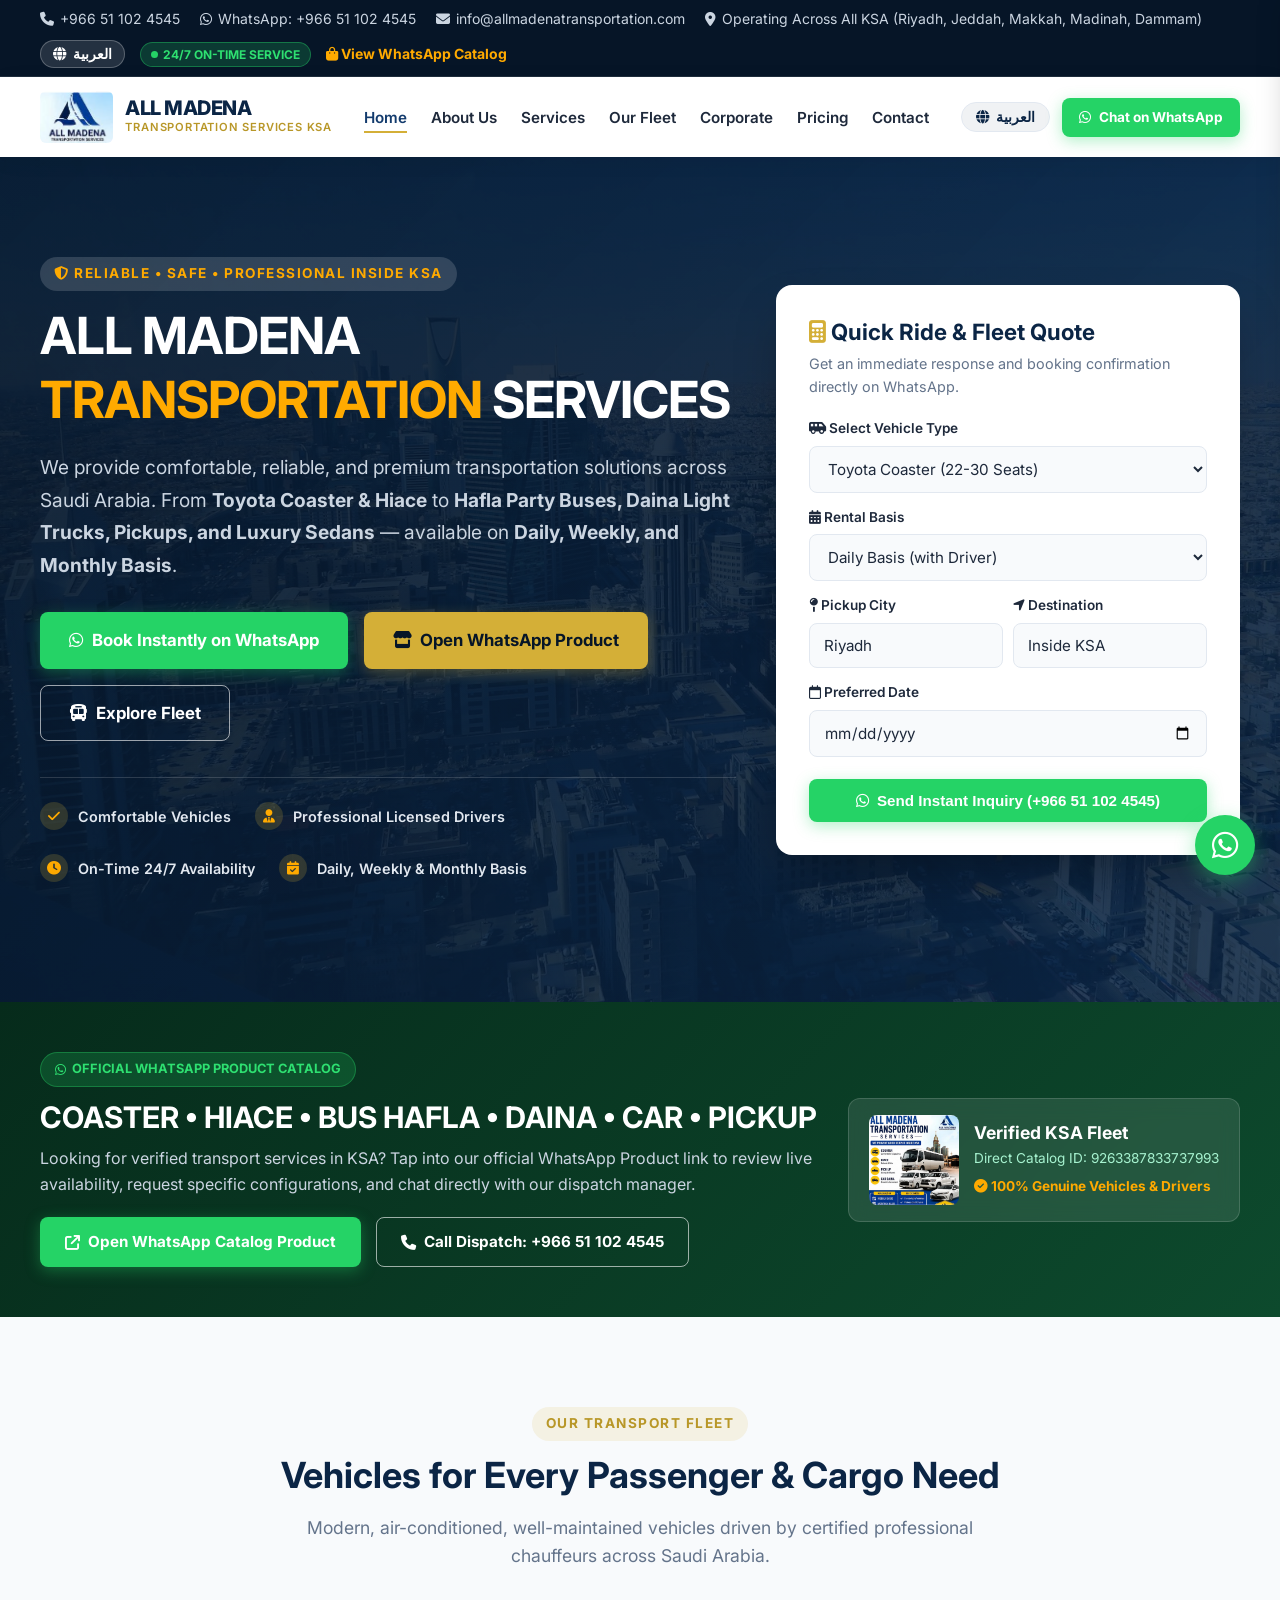
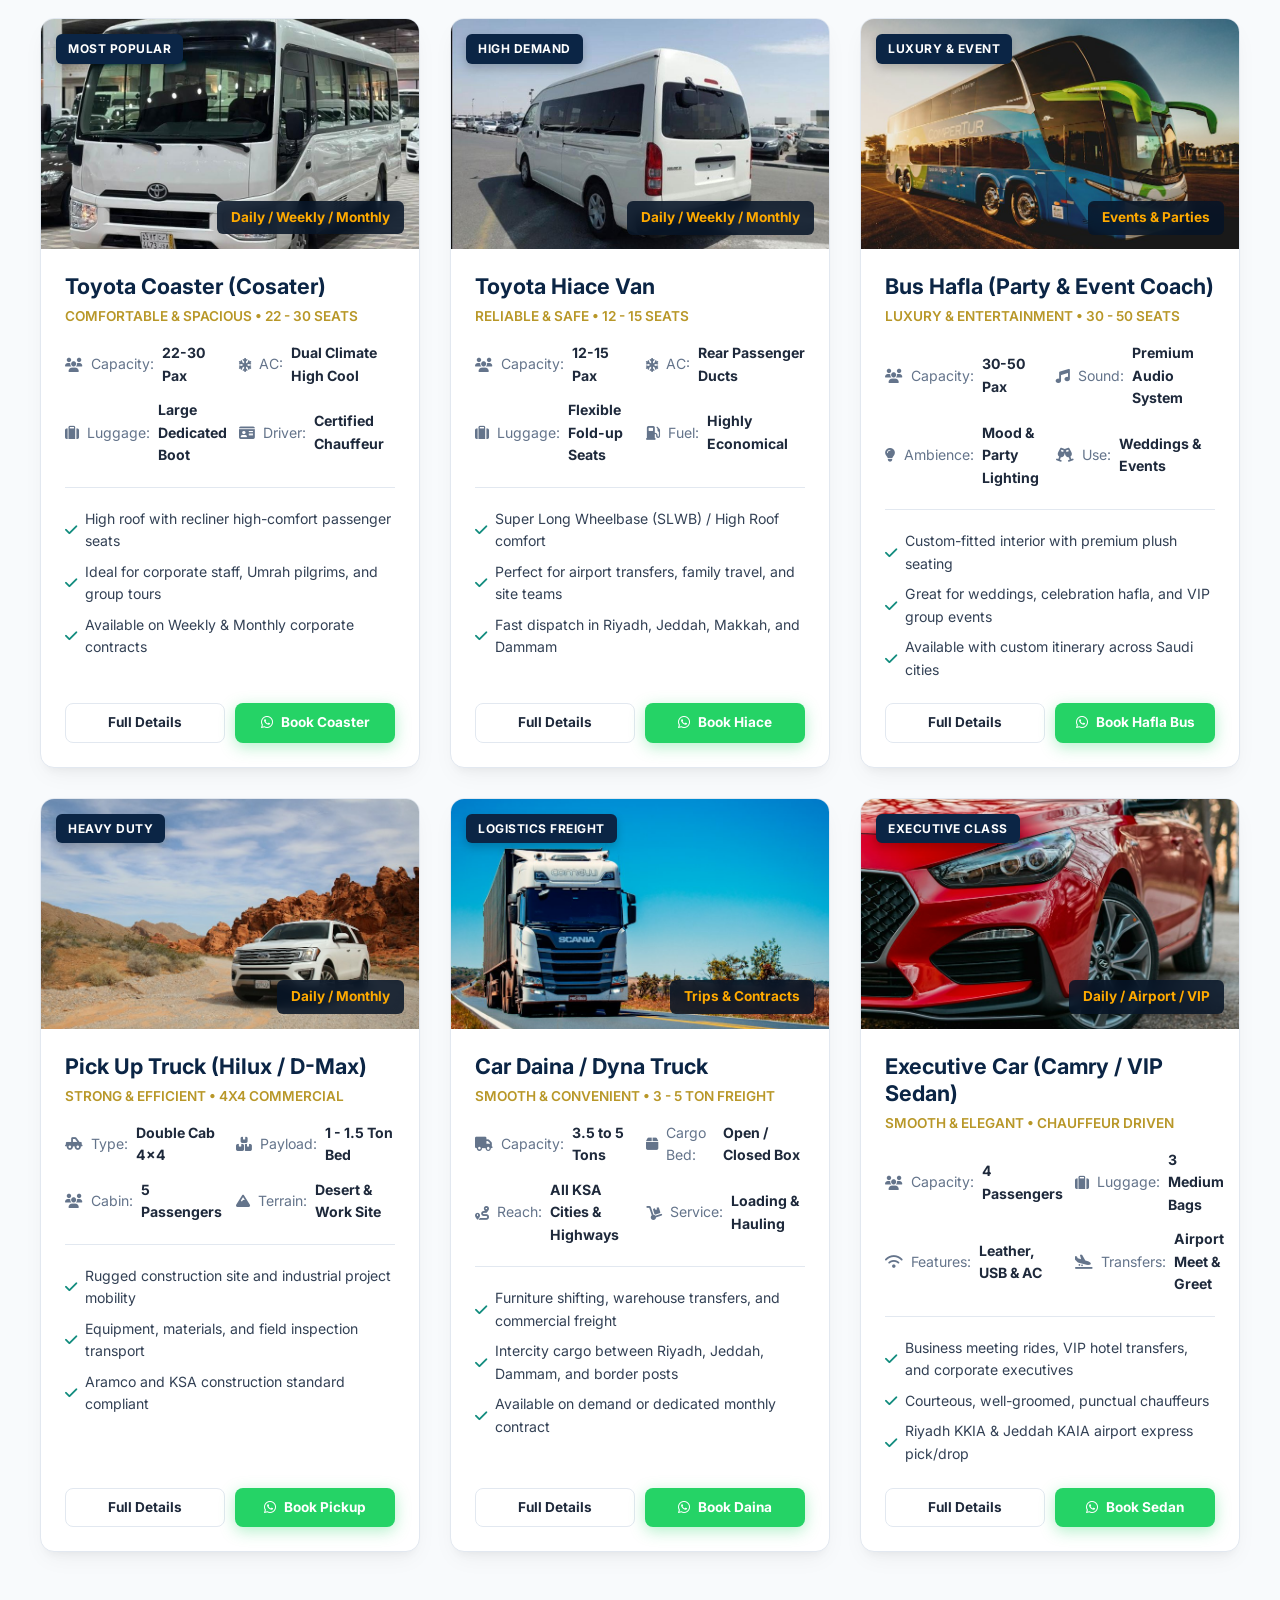
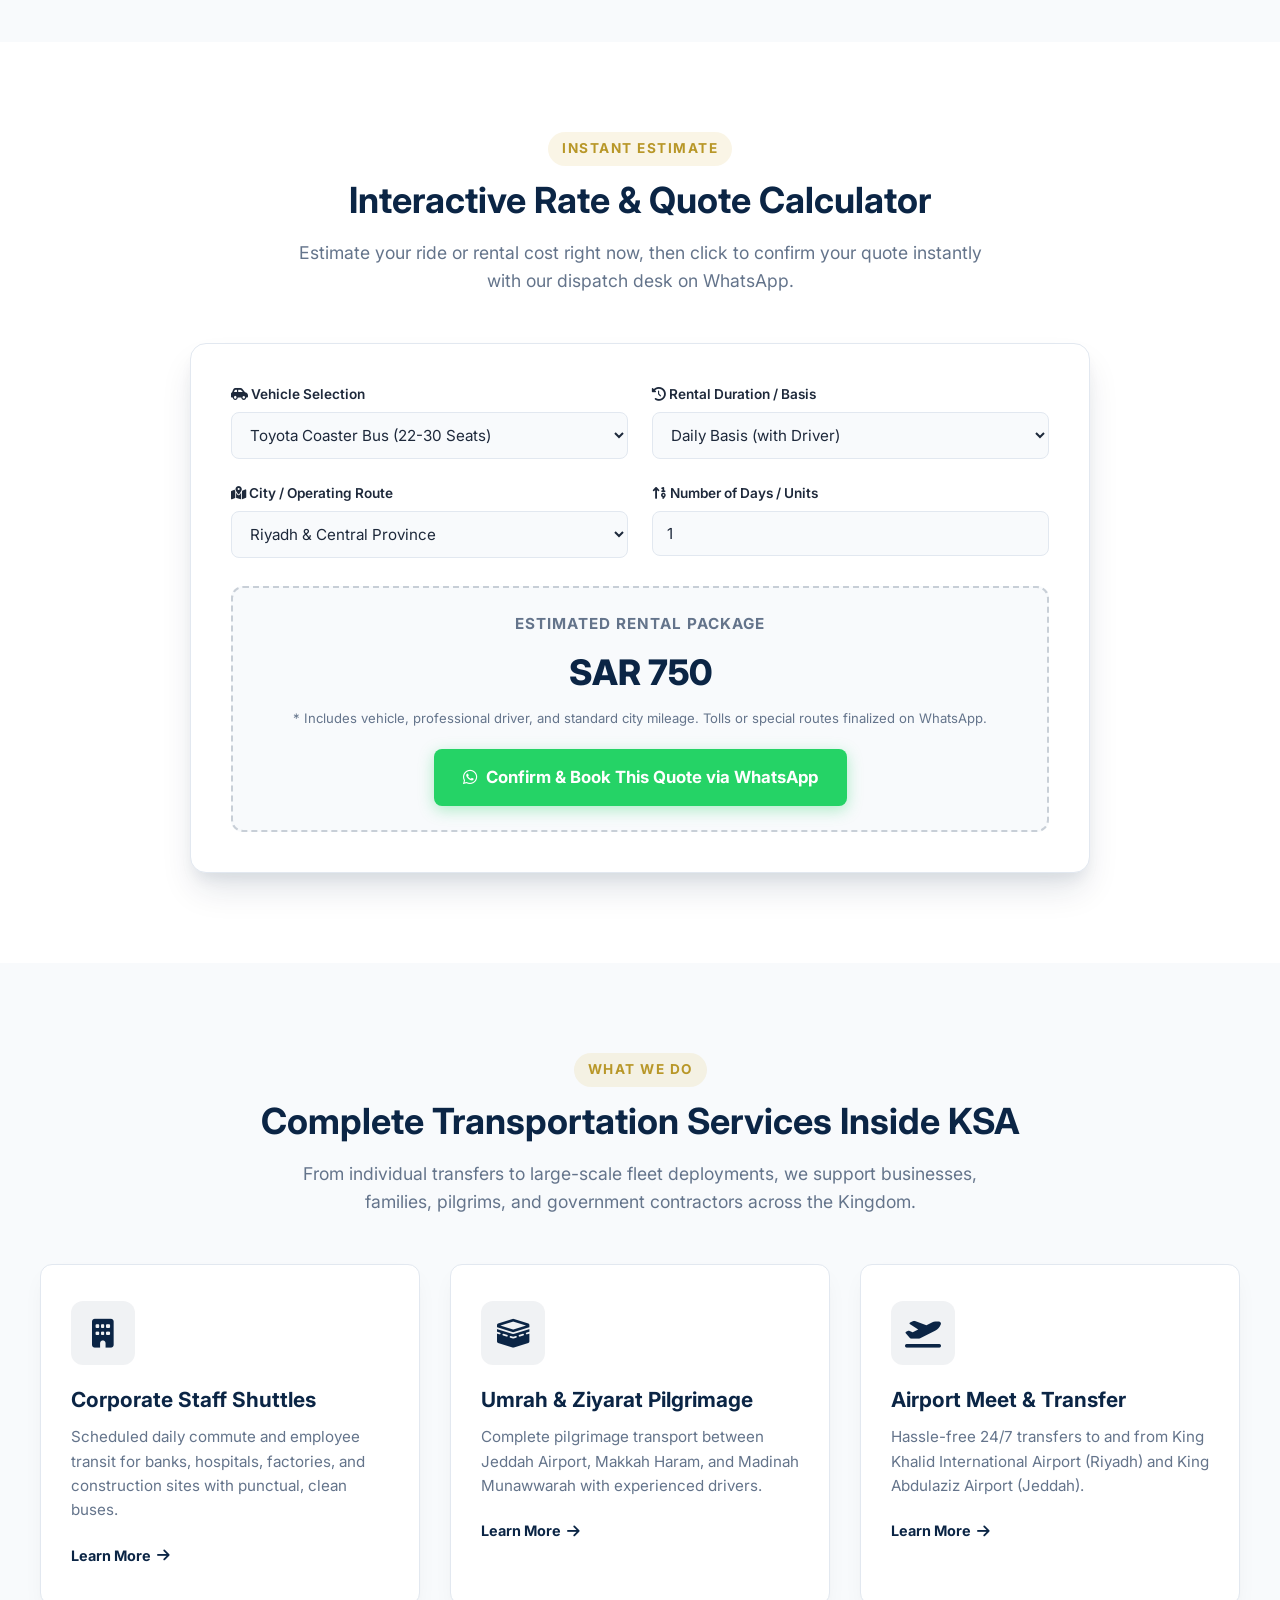
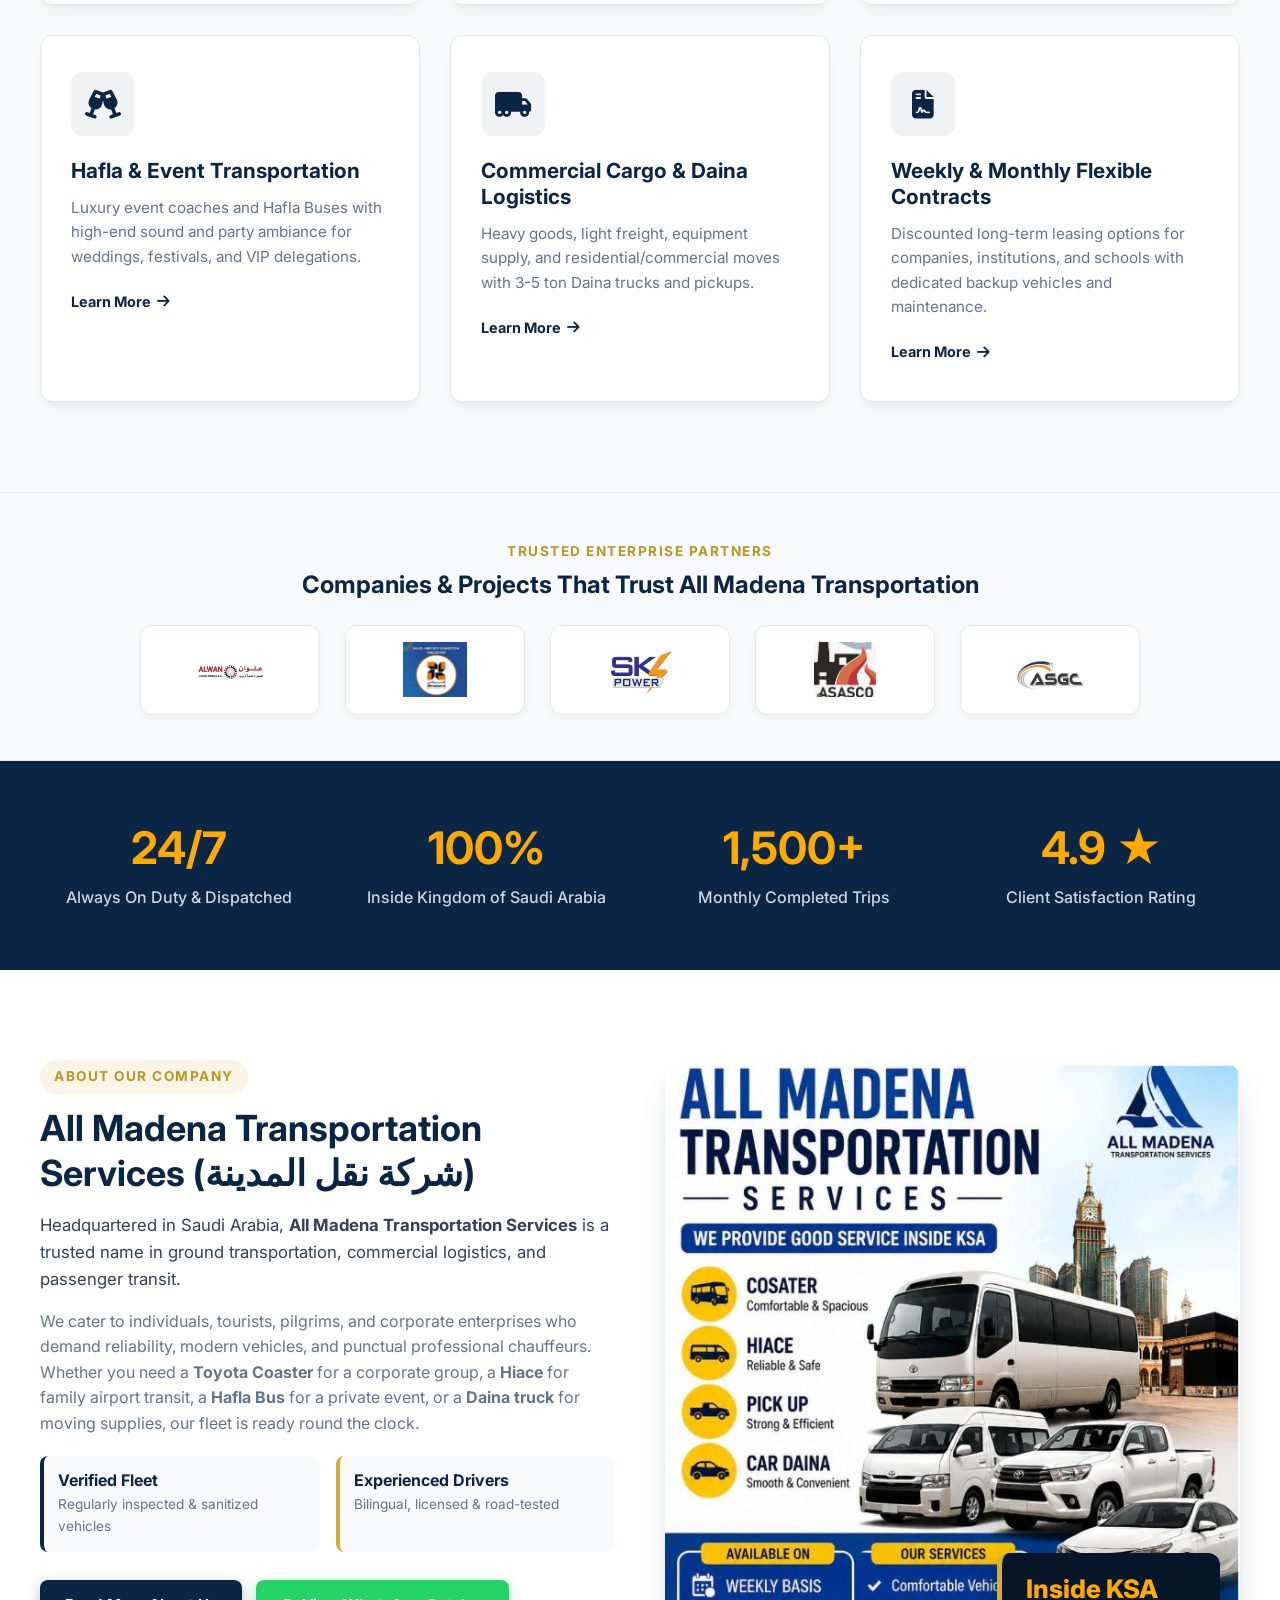
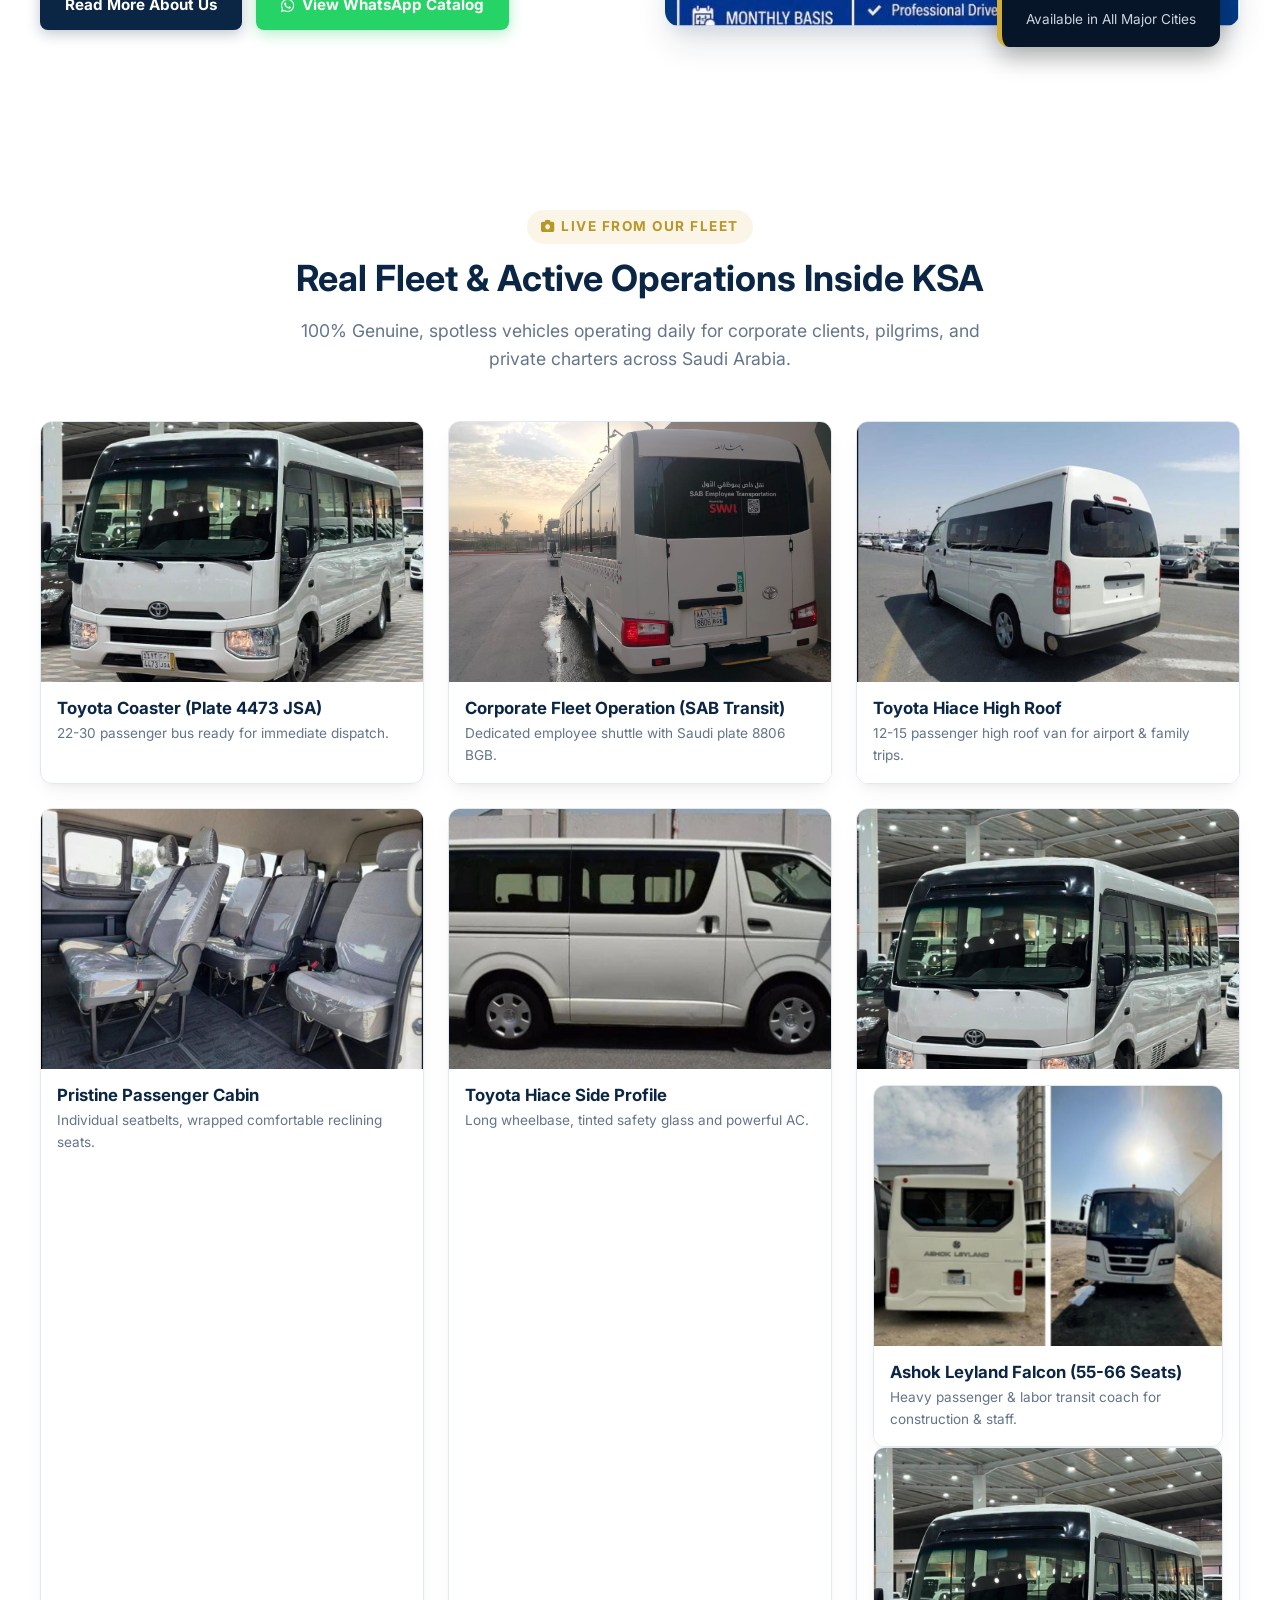
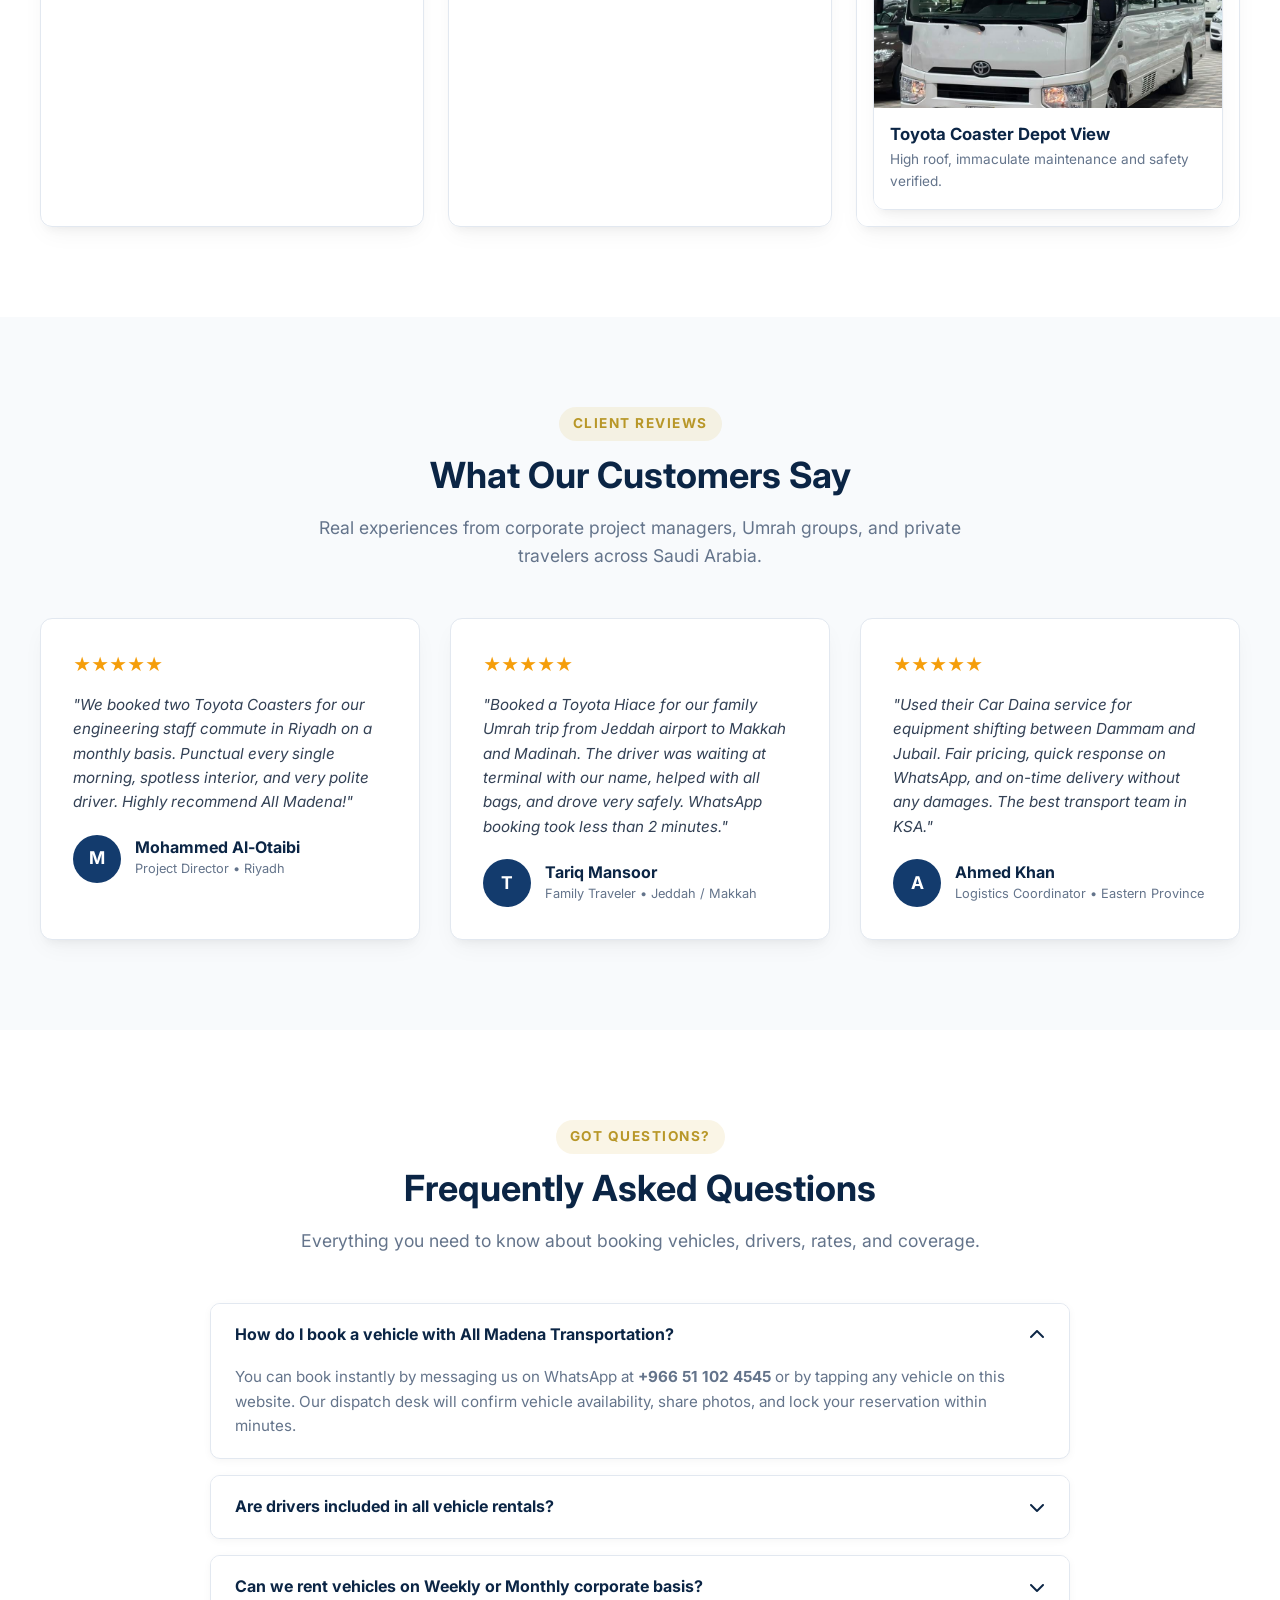
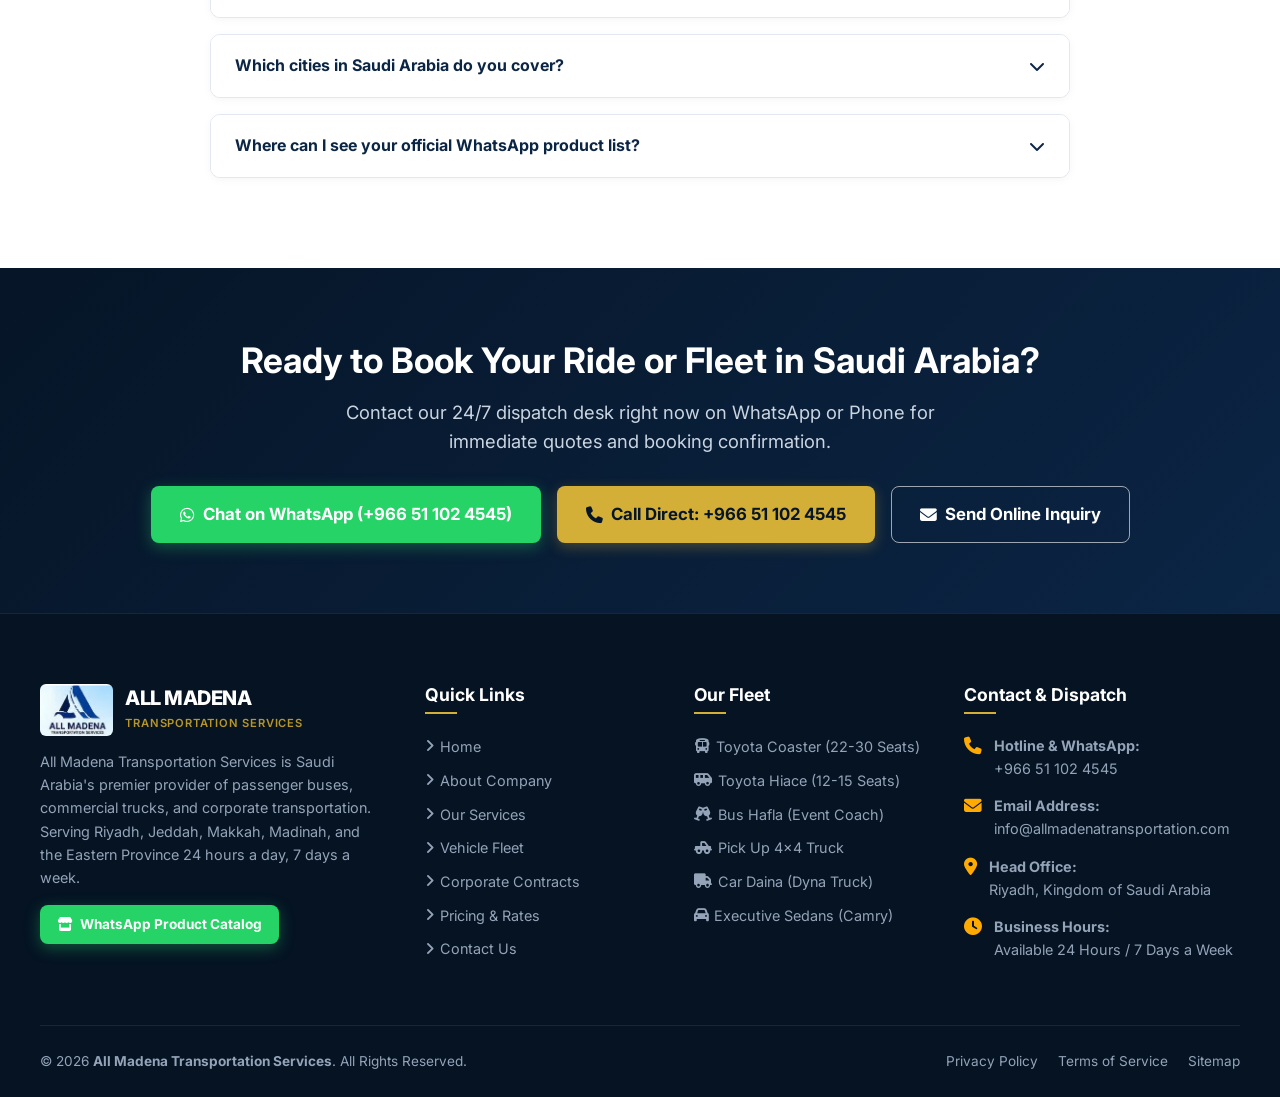
==== commit 2b26e706: "Integrate real WhatsApp fleet photos, Ashok Leyland bus, real passenger cabin interior, and corporat" ====
--- a/index.html
+++ b/index.html
@@ -530,6 +530,38 @@
     </div>
   </section>
 
+  
+  <!-- Trusted Corporate Clients & Partners Section -->
+  <section style="background: #f8fafc; padding: 45px 0; border-top: 1px solid var(--border); border-bottom: 1px solid var(--border);">
+    <div class="container">
+      <div class="text-center" style="margin-bottom: 25px;">
+        <span style="font-size: 0.85rem; font-weight: 700; text-transform: uppercase; color: var(--accent-hover); letter-spacing: 1.5px;">
+          Trusted Enterprise Partners
+        </span>
+        <h3 style="font-size: 1.5rem; color: var(--primary); margin-top: 6px;">
+          Companies & Projects That Trust All Madena Transportation
+        </h3>
+      </div>
+      <div style="display: flex; align-items: center; justify-content: center; gap: 25px; flex-wrap: wrap;">
+        <div style="background: #fff; padding: 12px 20px; border-radius: 12px; box-shadow: 0 4px 12px rgba(0,0,0,0.04); border: 1px solid var(--border); display: flex; align-items: center; justify-content: center; width: 180px; height: 90px;">
+          <img src="assets/images/client-alwan.jpg" alt="Alwan General Trading" style="max-height: 55px; max-width: 150px; object-fit: contain;">
+        </div>
+        <div style="background: #fff; padding: 12px 20px; border-radius: 12px; box-shadow: 0 4px 12px rgba(0,0,0,0.04); border: 1px solid var(--border); display: flex; align-items: center; justify-content: center; width: 180px; height: 90px;">
+          <img src="assets/images/client-almabani.jpg" alt="Almabani General Contractors" style="max-height: 55px; max-width: 150px; object-fit: contain;">
+        </div>
+        <div style="background: #fff; padding: 12px 20px; border-radius: 12px; box-shadow: 0 4px 12px rgba(0,0,0,0.04); border: 1px solid var(--border); display: flex; align-items: center; justify-content: center; width: 180px; height: 90px;">
+          <img src="assets/images/client-sk4.jpg" alt="SK4 Power" style="max-height: 55px; max-width: 150px; object-fit: contain;">
+        </div>
+        <div style="background: #fff; padding: 12px 20px; border-radius: 12px; box-shadow: 0 4px 12px rgba(0,0,0,0.04); border: 1px solid var(--border); display: flex; align-items: center; justify-content: center; width: 180px; height: 90px;">
+          <img src="assets/images/client-asasco.jpg" alt="ASASCO" style="max-height: 55px; max-width: 150px; object-fit: contain;">
+        </div>
+        <div style="background: #fff; padding: 12px 20px; border-radius: 12px; box-shadow: 0 4px 12px rgba(0,0,0,0.04); border: 1px solid var(--border); display: flex; align-items: center; justify-content: center; width: 180px; height: 90px;">
+          <img src="assets/images/client-asgc.jpg" alt="ASGC Construction" style="max-height: 55px; max-width: 150px; object-fit: contain;">
+        </div>
+      </div>
+    </div>
+  </section>
+
   <!-- Stats / Numbers Banner -->
   <section class="stats-banner">
     <div class="container">
@@ -592,6 +624,75 @@
           <div style="position: absolute; bottom: -20px; right: 20px; background: var(--primary-dark); color: var(--white); padding: 16px 24px; border-radius: 12px; box-shadow: 0 10px 25px rgba(0,0,0,0.3); border-left: 5px solid var(--accent);">
             <div style="font-size: 1.6rem; font-weight: 800; color: var(--accent-bright);">Inside KSA</div>
             <div style="font-size: 0.85rem; color: #cbd5e1;">Available in All Major Cities</div>
+          </div>
+        </div>
+      </div>
+    </div>
+  </section>
+
+  
+  <!-- Real Fleet Gallery Section -->
+  <section class="section-padding" style="background: #ffffff;">
+    <div class="container">
+      <div class="text-center" style="margin-bottom: 45px;">
+        <span class="section-tag"><i class="fa-solid fa-camera"></i> Live From Our Fleet</span>
+        <h2 class="section-title">Real Fleet & Active Operations Inside KSA</h2>
+        <p class="section-subtitle">100% Genuine, spotless vehicles operating daily for corporate clients, pilgrims, and private charters across Saudi Arabia.</p>
+      </div>
+
+      <div style="display: grid; grid-template-columns: repeat(auto-fit, minmax(320px, 1fr)); gap: 24px;">
+        <div style="border-radius: 12px; overflow: hidden; box-shadow: var(--card-shadow); border: 1px solid var(--border);">
+          <img src="assets/images/real-coaster-front.jpg" alt="Toyota Coaster Bus KSA Plate 4473 JSA" style="width: 100%; height: 260px; object-fit: cover;">
+          <div style="padding: 16px; background: #fff;">
+            <h4 style="font-size: 1.05rem; margin-bottom: 4px; color: var(--primary);">Toyota Coaster (Plate 4473 JSA)</h4>
+            <p style="font-size: 0.85rem; color: var(--text-muted); margin: 0;">22-30 passenger bus ready for immediate dispatch.</p>
+          </div>
+        </div>
+
+        <div style="border-radius: 12px; overflow: hidden; box-shadow: var(--card-shadow); border: 1px solid var(--border);">
+          <img src="assets/images/real-coaster-corporate.jpg" alt="SAB Employee Corporate Transportation Coaster" style="width: 100%; height: 260px; object-fit: cover;">
+          <div style="padding: 16px; background: #fff;">
+            <h4 style="font-size: 1.05rem; margin-bottom: 4px; color: var(--primary);">Corporate Fleet Operation (SAB Transit)</h4>
+            <p style="font-size: 0.85rem; color: var(--text-muted); margin: 0;">Dedicated employee shuttle with Saudi plate 8806 BGB.</p>
+          </div>
+        </div>
+
+        <div style="border-radius: 12px; overflow: hidden; box-shadow: var(--card-shadow); border: 1px solid var(--border);">
+          <img src="assets/images/real-hiace-van.jpg" alt="Toyota Hiace High Roof Rear View" style="width: 100%; height: 260px; object-fit: cover;">
+          <div style="padding: 16px; background: #fff;">
+            <h4 style="font-size: 1.05rem; margin-bottom: 4px; color: var(--primary);">Toyota Hiace High Roof</h4>
+            <p style="font-size: 0.85rem; color: var(--text-muted); margin: 0;">12-15 passenger high roof van for airport & family trips.</p>
+          </div>
+        </div>
+
+        <div style="border-radius: 12px; overflow: hidden; box-shadow: var(--card-shadow); border: 1px solid var(--border);">
+          <img src="assets/images/real-hiace-interior.jpg" alt="Toyota Hiace Clean Wrapped Passenger Seats" style="width: 100%; height: 260px; object-fit: cover;">
+          <div style="padding: 16px; background: #fff;">
+            <h4 style="font-size: 1.05rem; margin-bottom: 4px; color: var(--primary);">Pristine Passenger Cabin</h4>
+            <p style="font-size: 0.85rem; color: var(--text-muted); margin: 0;">Individual seatbelts, wrapped comfortable reclining seats.</p>
+          </div>
+        </div>
+
+        <div style="border-radius: 12px; overflow: hidden; box-shadow: var(--card-shadow); border: 1px solid var(--border);">
+          <img src="assets/images/real-hiace-side.jpg" alt="Toyota Hiace Full Side Profile" style="width: 100%; height: 260px; object-fit: cover;">
+          <div style="padding: 16px; background: #fff;">
+            <h4 style="font-size: 1.05rem; margin-bottom: 4px; color: var(--primary);">Toyota Hiace Side Profile</h4>
+            <p style="font-size: 0.85rem; color: var(--text-muted); margin: 0;">Long wheelbase, tinted safety glass and powerful AC.</p>
+          </div>
+        </div>
+
+        <div style="border-radius: 12px; overflow: hidden; box-shadow: var(--card-shadow); border: 1px solid var(--border);">
+          <img src="assets/images/real-coaster-portrait.jpg" alt="Toyota Coaster Full Front Profile" style="width: 100%; height: 260px; object-fit: cover;">
+          <div style="padding: 16px; background: #fff;">
+                    <div style="border-radius: 12px; overflow: hidden; box-shadow: var(--card-shadow); border: 1px solid var(--border);">
+          <img src="assets/images/real-ashok-leyland-bus.jpg" alt="Ashok Leyland Falcon Heavy Passenger Bus" style="width: 100%; height: 260px; object-fit: cover;">
+          <div style="padding: 16px; background: #fff;">
+            <h4 style="font-size: 1.05rem; margin-bottom: 4px; color: var(--primary);">Ashok Leyland Falcon (55-66 Seats)</h4>
+            <p style="font-size: 0.85rem; color: var(--text-muted); margin: 0;">Heavy passenger & labor transit coach for construction & staff.</p>
+          </div>
+        </div>
+        <div style="border-radius: 12px; overflow: hidden; box-shadow: var(--card-shadow); border: 1px solid var(--border);"><img src="assets/images/real-coaster-portrait.jpg" alt="Toyota Coaster Full Front Profile" style="width: 100%; height: 260px; object-fit: cover;"><div style="padding: 16px; background: #fff;"><h4 style="font-size: 1.05rem; margin-bottom: 4px; color: var(--primary);">Toyota Coaster Depot View</h4>
+            <p style="font-size: 0.85rem; color: var(--text-muted); margin: 0;">High roof, immaculate maintenance and safety verified.</p>
           </div>
         </div>
       </div>
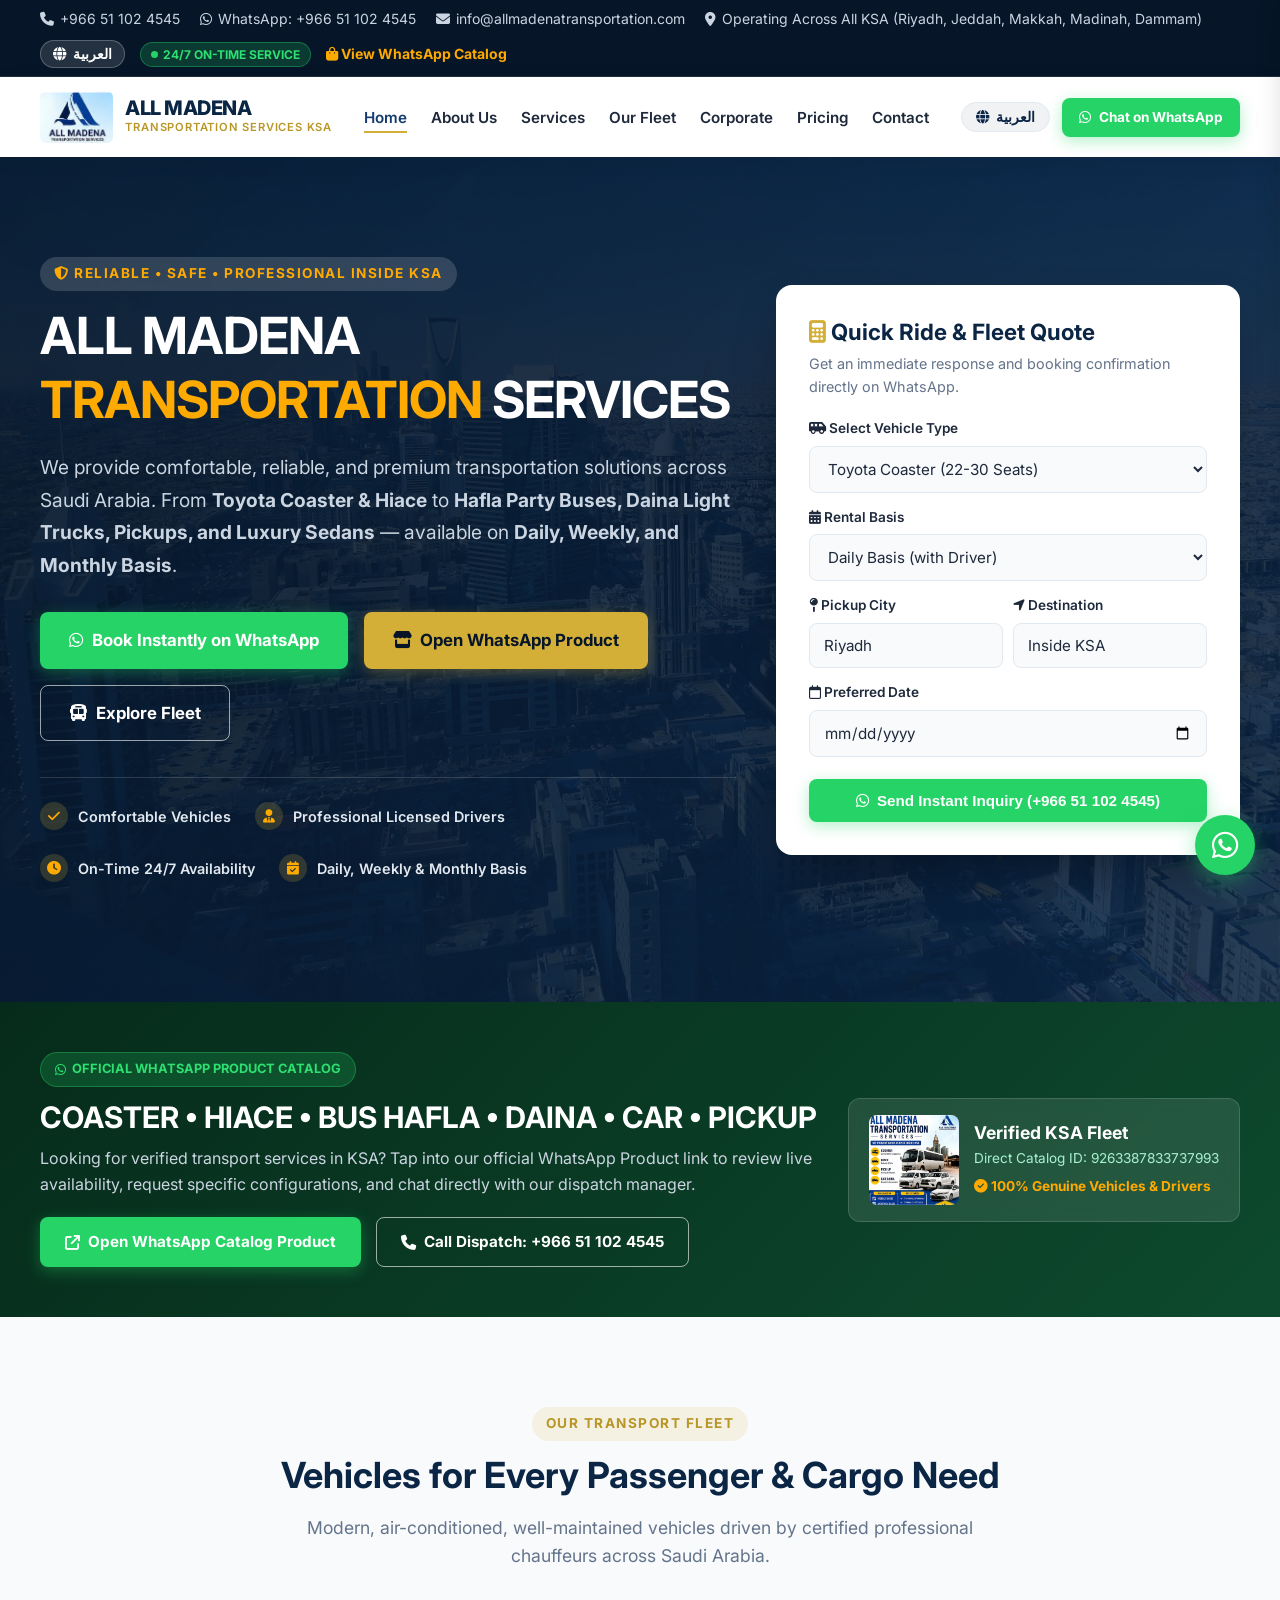
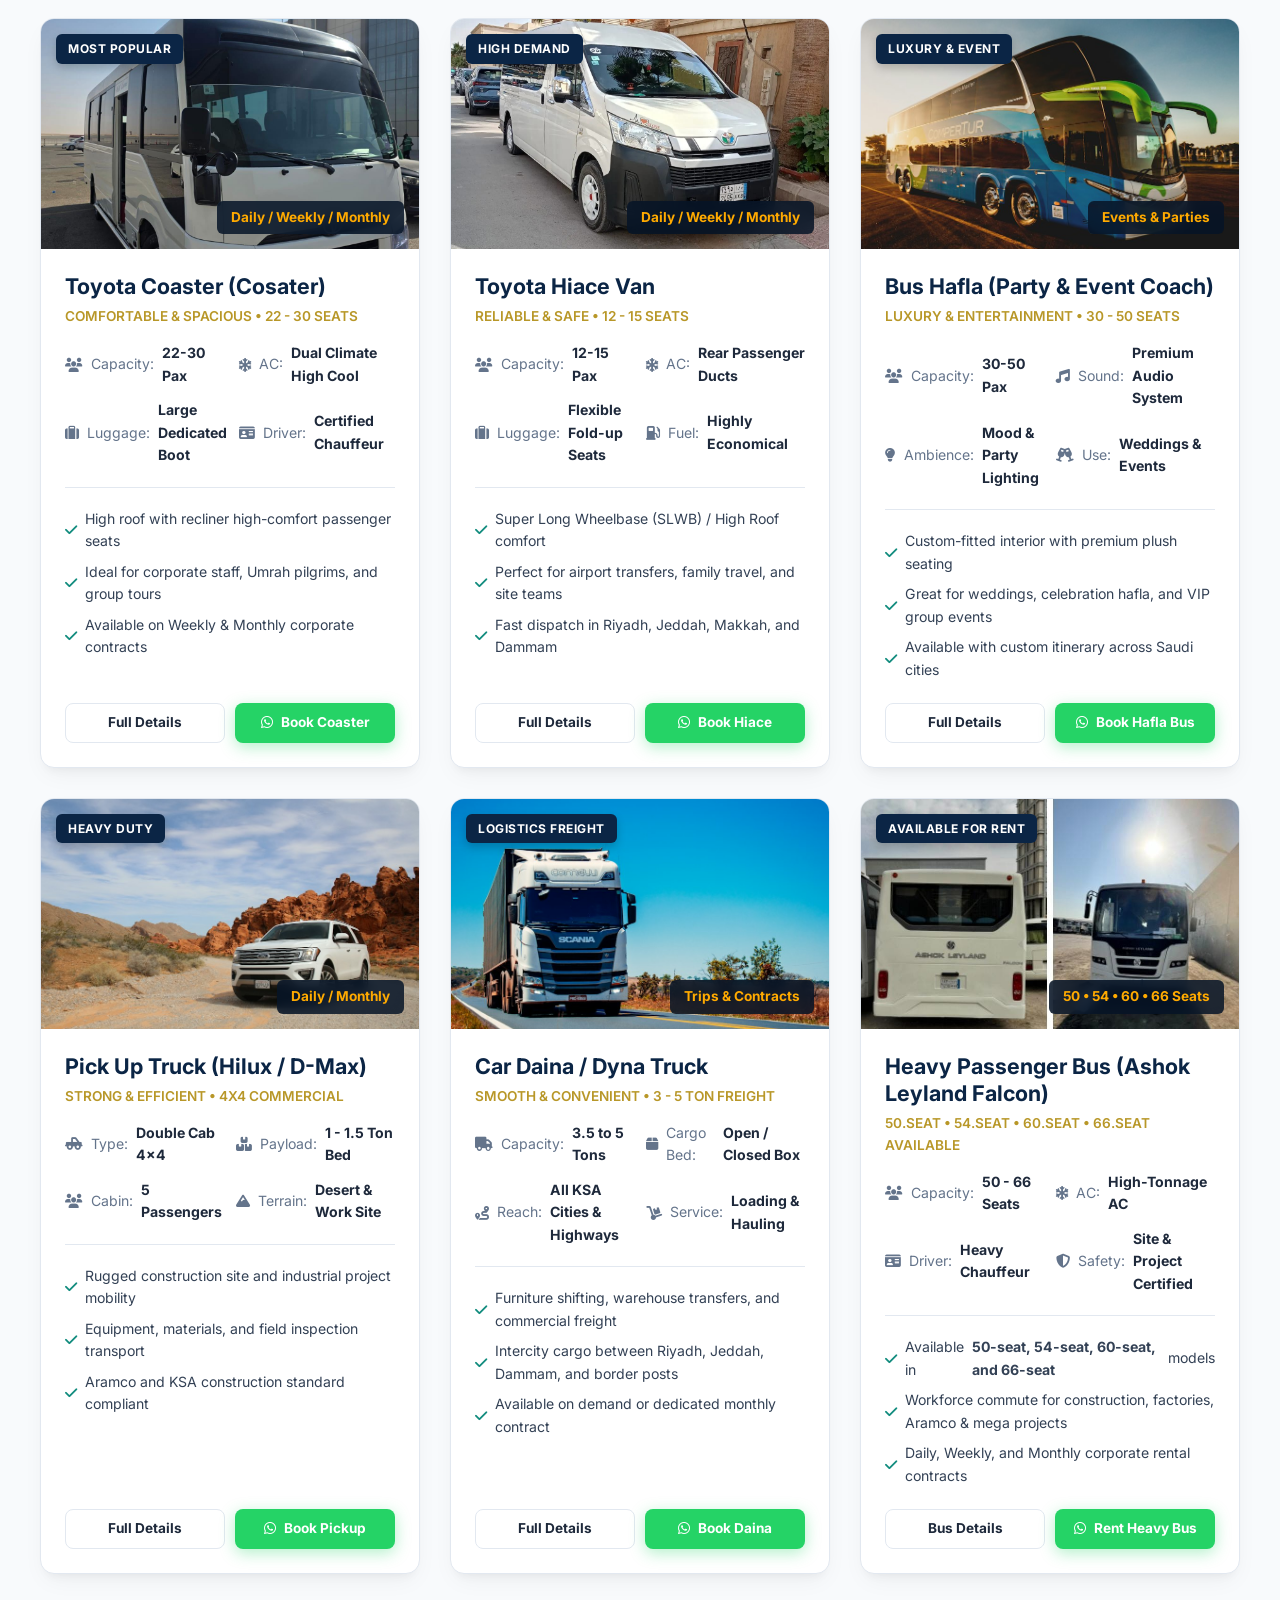
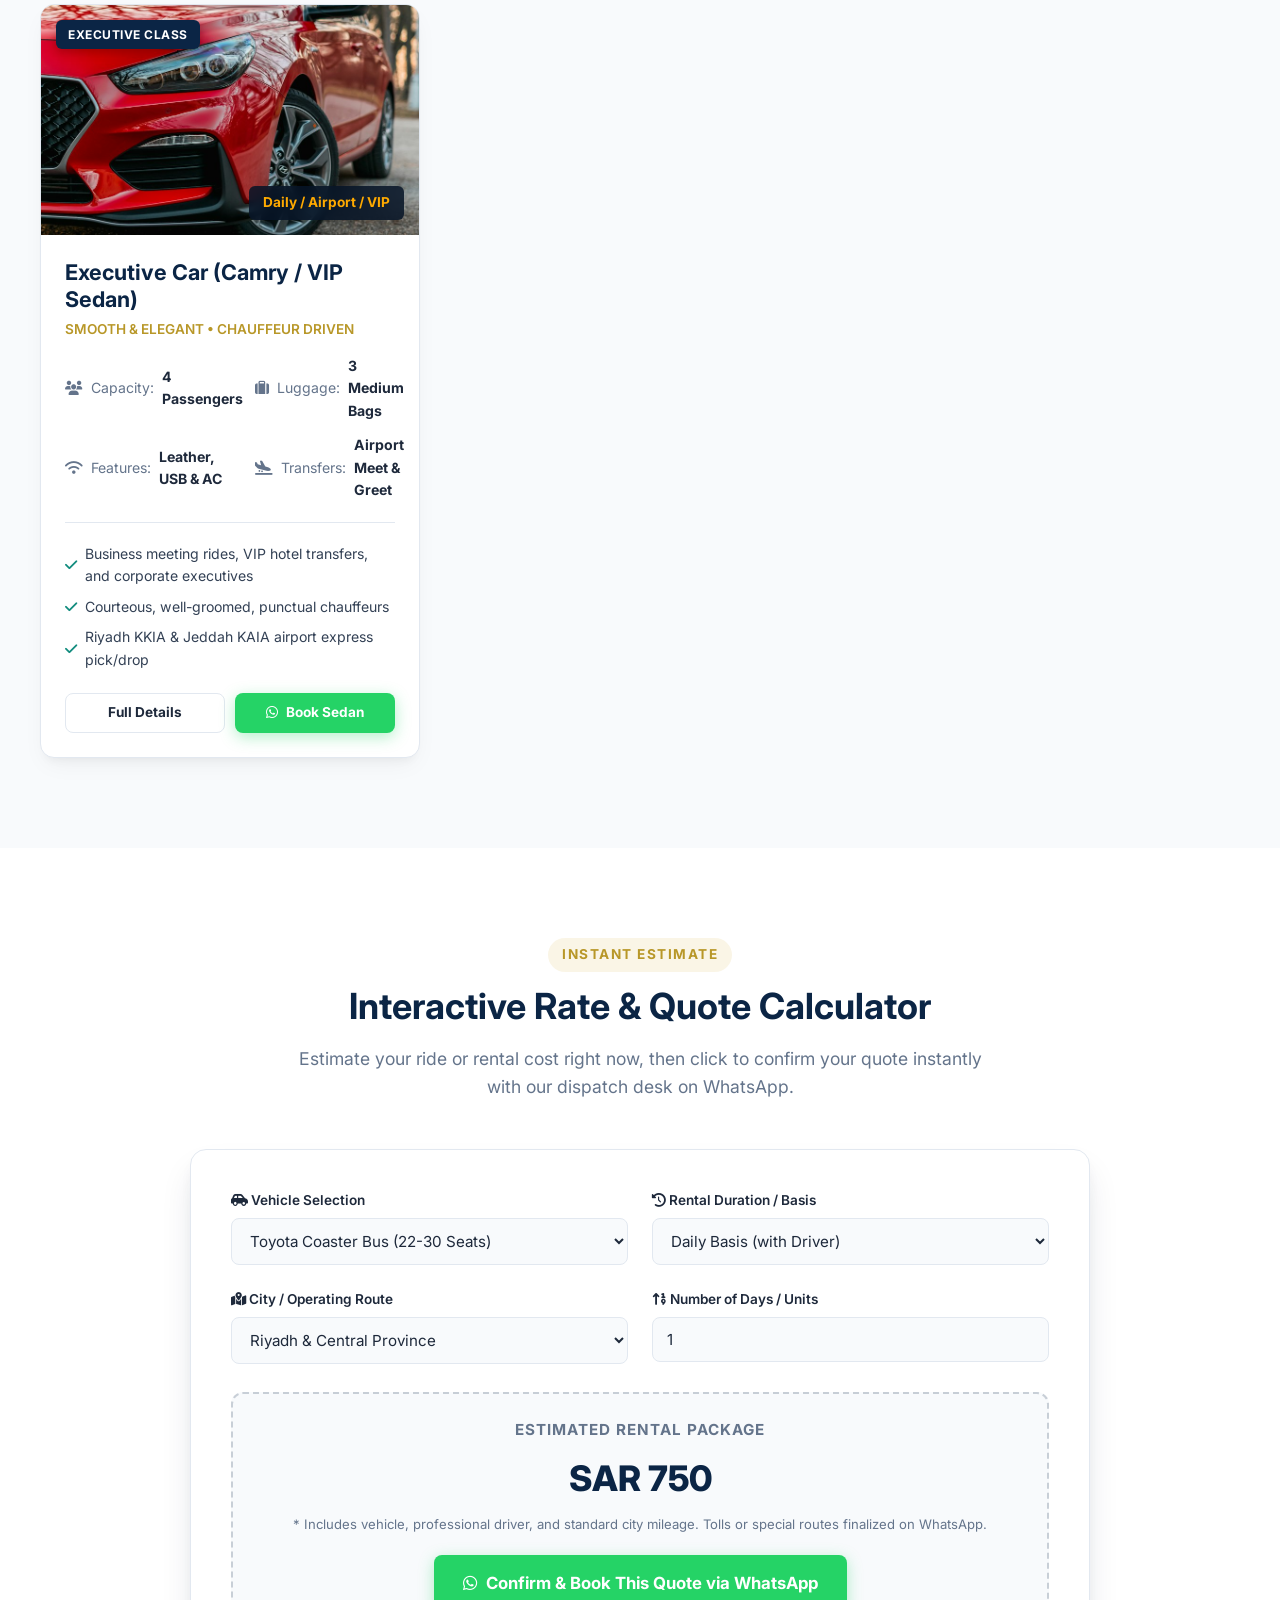
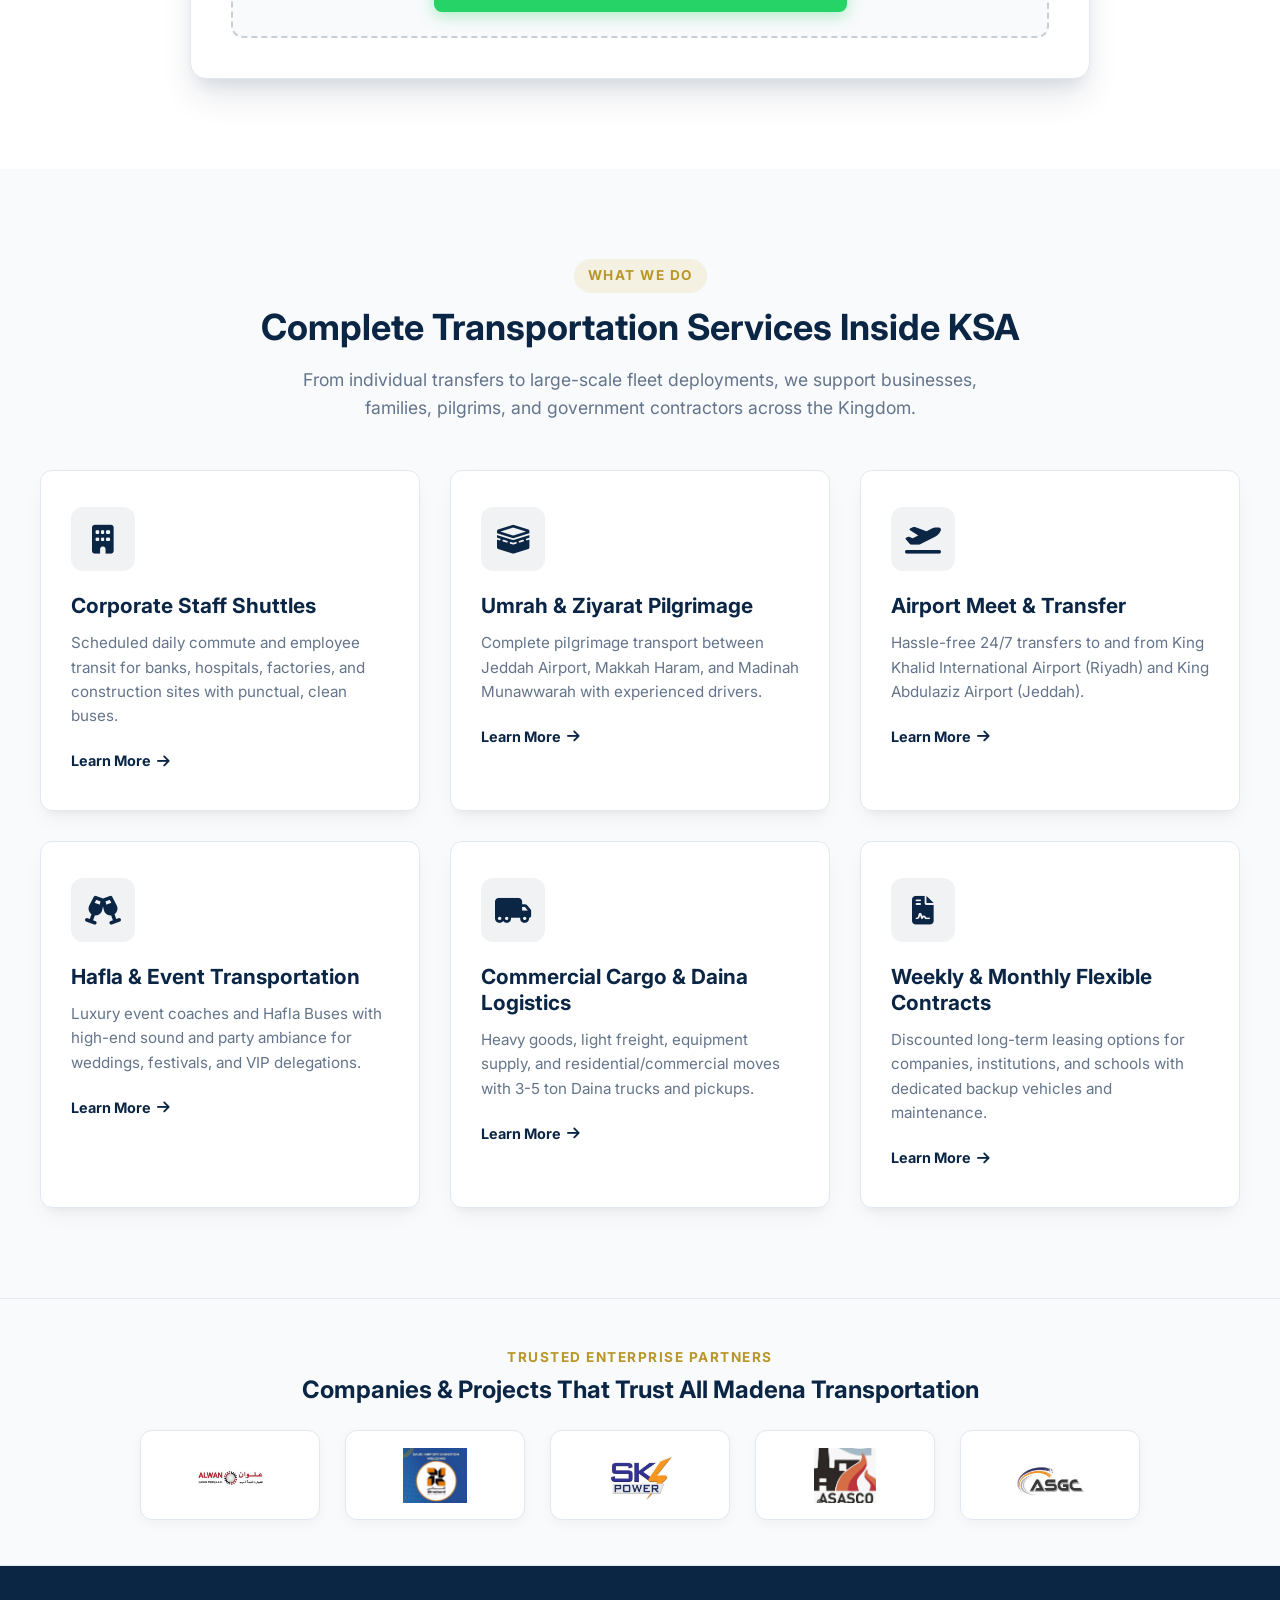
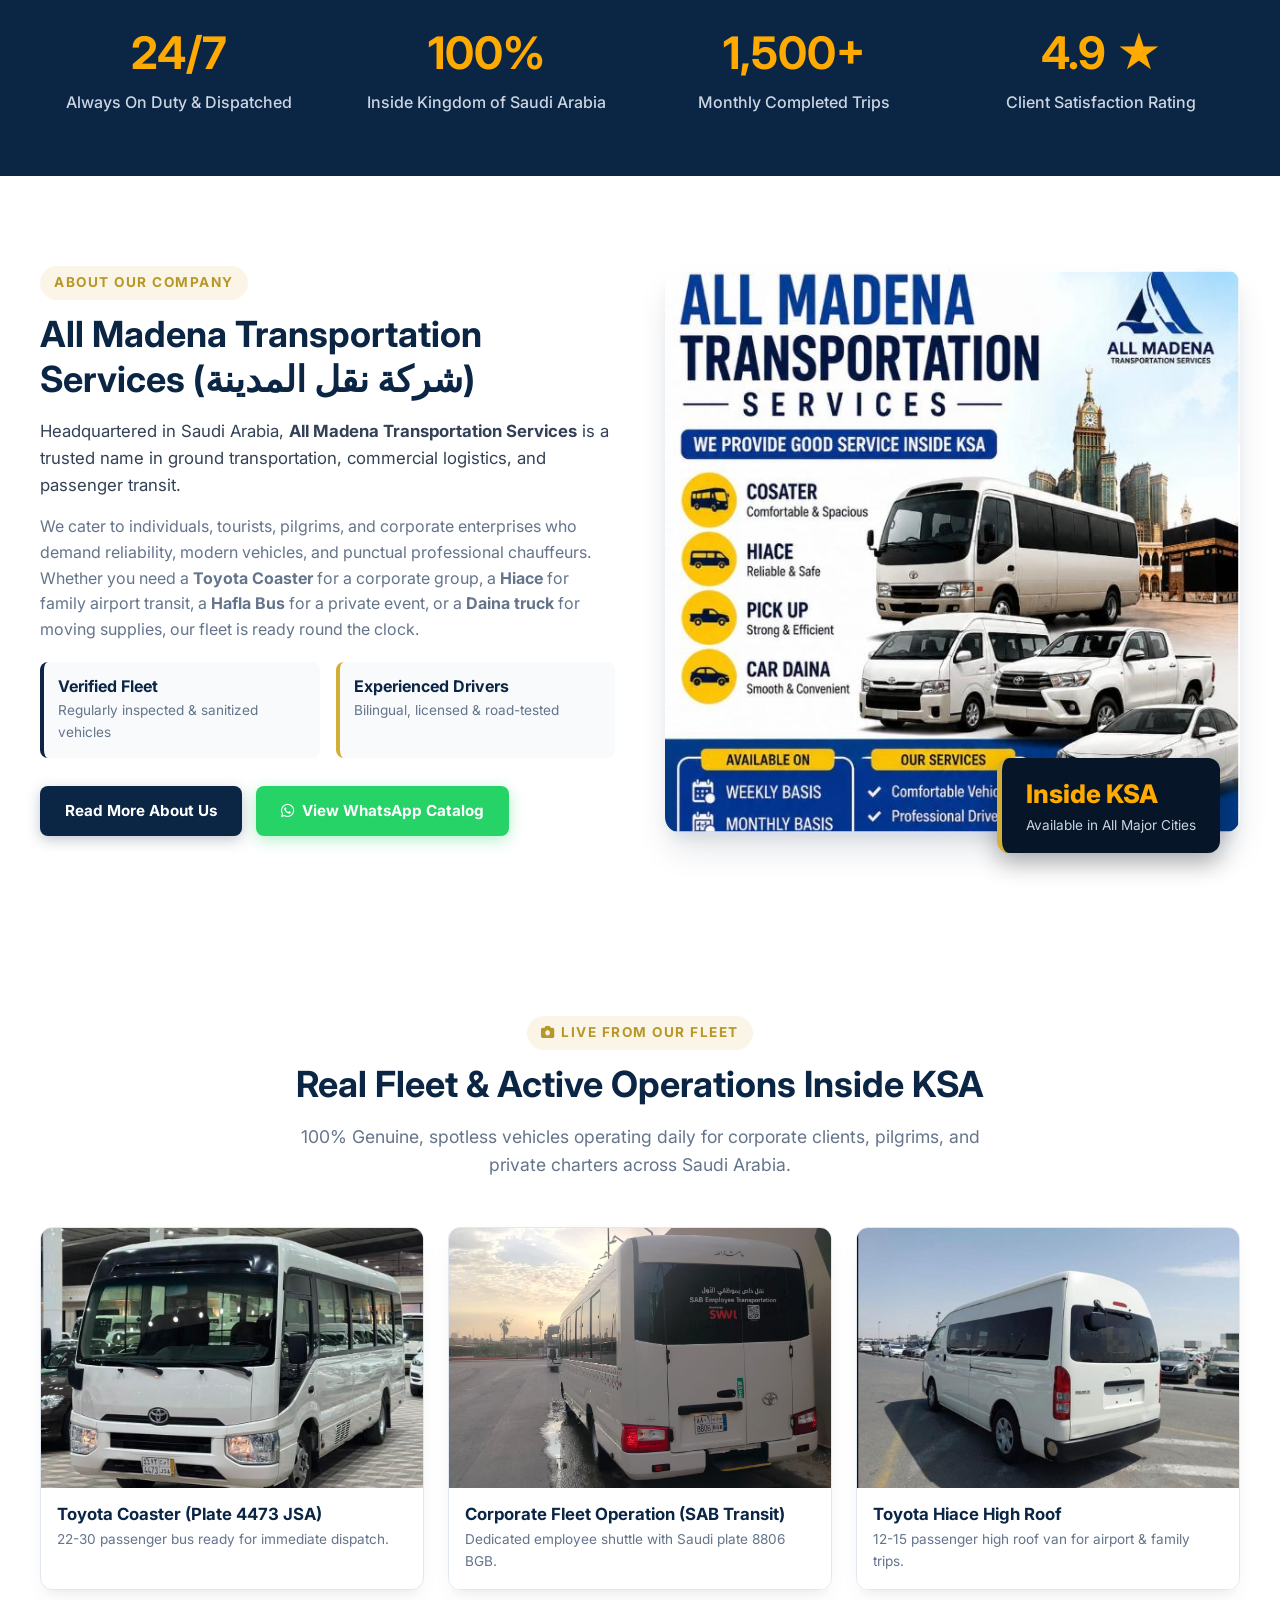
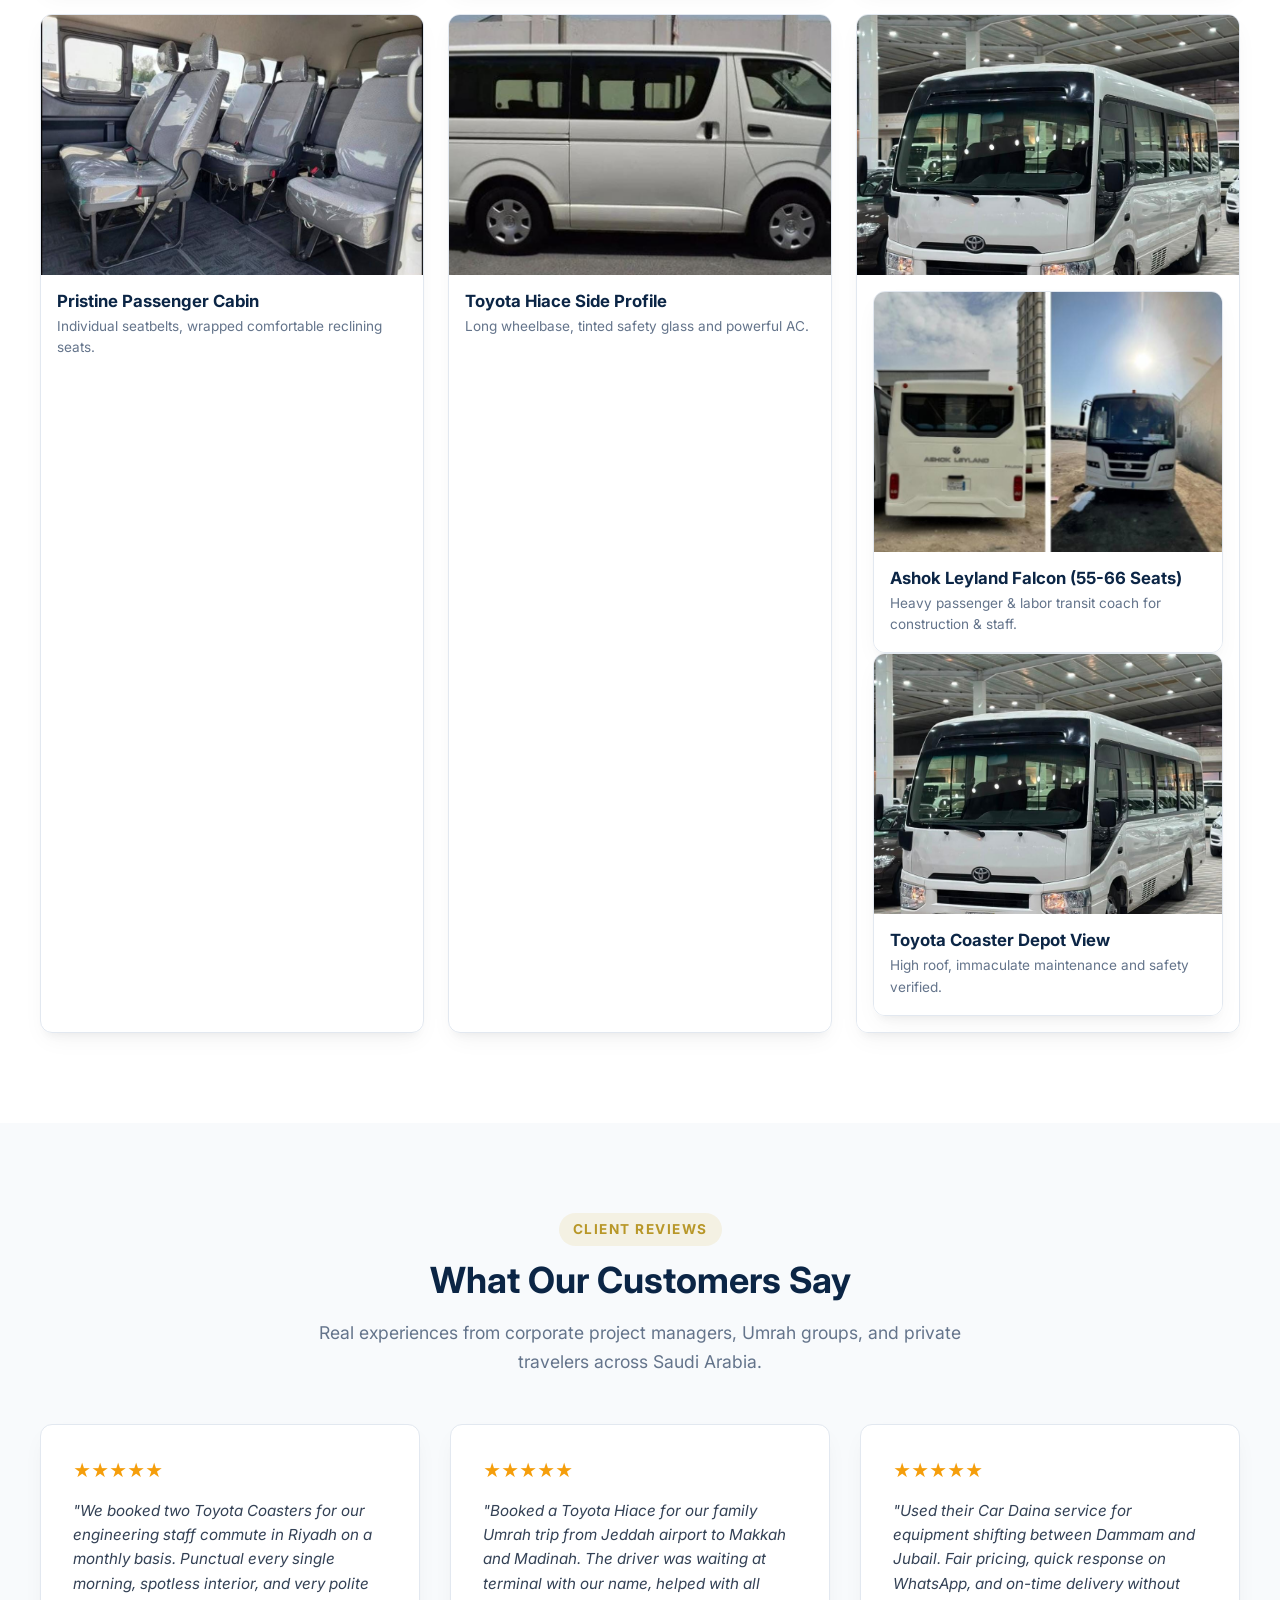
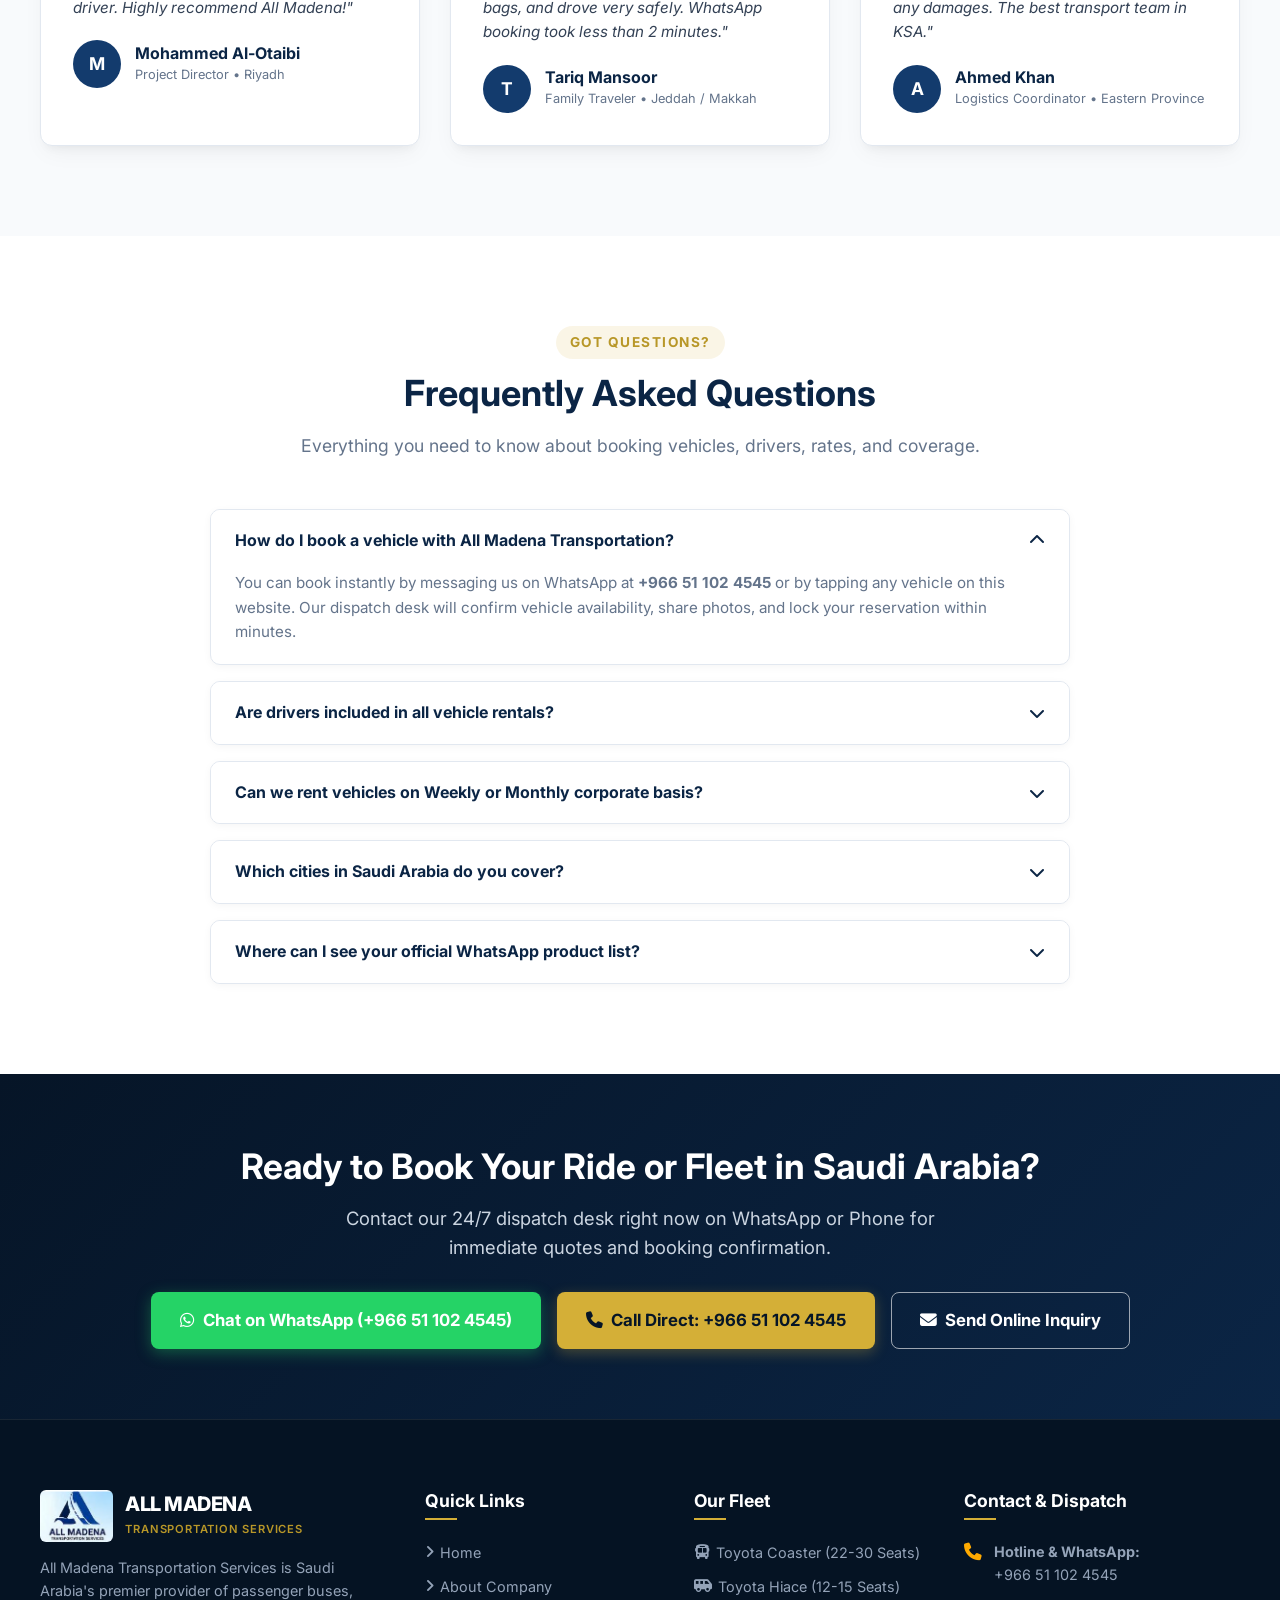
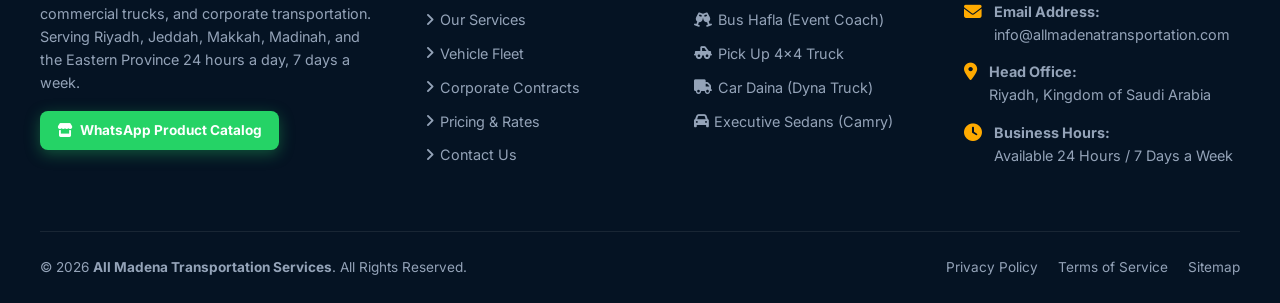
==== commit 8fcc416d: "Add 50, 54, 60, 66 seat Heavy Bus rental category and integrate latest WhatsApp fleet images" ====
--- a/index.html
+++ b/index.html
@@ -144,6 +144,7 @@
                 <option value="Toyota Coaster (22-30 Seats)">Toyota Coaster (22-30 Seats)</option>
                 <option value="Toyota Hiace (12-15 Seats)">Toyota Hiace (12-15 Seats)</option>
                 <option value="Hafla Bus / Luxury Coach (30-50 Seats)">Hafla Bus / Luxury Coach (30-50 Seats)</option>
+                <option value="Heavy Bus (50, 54, 60, 66 Seats)">Heavy Bus (50, 54, 60, 66 Seats Available for Rent)</option>
                 <option value="Pick Up Truck (Hilux/D-Max)">Pick Up Truck (Hilux/D-Max)</option>
                 <option value="Car Daina Light Truck">Car Daina / Dyna Truck (3-5 Ton)</option>
                 <option value="Executive Sedan (Camry/VIP)">Executive Sedan (Camry/VIP)</option>
@@ -230,7 +231,7 @@
         <!-- 1. Toyota Coaster -->
         <div class="fleet-card">
           <div class="fleet-image-wrap">
-            <img src="assets/images/coaster-bus.jpg" alt="Toyota Coaster Bus">
+            <img src="assets/images/real-coaster-modern.jpg" alt="Toyota Coaster Bus">
             <span class="fleet-badge">Most Popular</span>
             <span class="fleet-rate-badge">Daily / Weekly / Monthly</span>
           </div>
@@ -260,7 +261,7 @@
         <!-- 2. Toyota Hiace -->
         <div class="fleet-card">
           <div class="fleet-image-wrap">
-            <img src="assets/images/hiace-van.jpg" alt="Toyota Hiace Van">
+            <img src="assets/images/real-hiace-latest.jpg" alt="Toyota Hiace Van">
             <span class="fleet-badge">High Demand</span>
             <span class="fleet-rate-badge">Daily / Weekly / Monthly</span>
           </div>
@@ -377,6 +378,36 @@
           </div>
         </div>
 
+                <!-- Heavy Passenger Bus (50, 54, 60 & 66 Seats) -->
+        <div class="fleet-card">
+          <div class="fleet-image-wrap">
+            <img src="assets/images/real-ashok-leyland-bus.jpg" alt="Heavy Passenger Bus Ashok Leyland Falcon 50 54 60 66 Seats">
+            <span class="fleet-badge">Available for Rent</span>
+            <span class="fleet-rate-badge">50 • 54 • 60 • 66 Seats</span>
+          </div>
+          <div class="fleet-body">
+            <h3 class="fleet-title">Heavy Passenger Bus (Ashok Leyland Falcon)</h3>
+            <span class="fleet-subtitle">50.seat • 54.seat • 60.seat • 66.seat Available</span>
+            <div class="fleet-specs">
+              <div class="spec-item"><i class="fa-solid fa-users"></i> Capacity: <strong>50 - 66 Seats</strong></div>
+              <div class="spec-item"><i class="fa-solid fa-snowflake"></i> AC: <strong>High-Tonnage AC</strong></div>
+              <div class="spec-item"><i class="fa-solid fa-id-card"></i> Driver: <strong>Heavy Chauffeur</strong></div>
+              <div class="spec-item"><i class="fa-solid fa-shield-halved"></i> Safety: <strong>Site & Project Certified</strong></div>
+            </div>
+            <ul class="fleet-features-list">
+              <li><i class="fa-solid fa-check"></i> Available in <strong>50-seat, 54-seat, 60-seat, and 66-seat</strong> models</li>
+              <li><i class="fa-solid fa-check"></i> Workforce commute for construction, factories, Aramco & mega projects</li>
+              <li><i class="fa-solid fa-check"></i> Daily, Weekly, and Monthly corporate rental contracts</li>
+            </ul>
+            <div class="fleet-footer">
+              <a href="hafla-bus.html" class="btn btn-outline-dark btn-sm">Bus Details</a>
+              <a href="https://wa.me/966511024545?text=Hello,%20I%20want%20to%20rent%20a%20Heavy%20Passenger%20Bus%20(50,%2054,%2060,%20or%2066%20Seats)%20via%20allmadenatransportation.com" target="_blank" class="btn btn-whatsapp btn-sm">
+                <i class="fa-brands fa-whatsapp"></i> Rent Heavy Bus
+              </a>
+            </div>
+          </div>
+        </div>
+
         <!-- 6. Executive Sedan -->
         <div class="fleet-card">
           <div class="fleet-image-wrap">
@@ -427,6 +458,7 @@
               <option value="coaster" selected>Toyota Coaster Bus (22-30 Seats)</option>
               <option value="hiace">Toyota Hiace Van (12-15 Seats)</option>
               <option value="hafla">Bus Hafla / Luxury Coach (30-50 Seats)</option>
+              <option value="heavybus">Heavy Bus (50, 54, 60, 66 Seats)</option>
               <option value="pickup">Pick Up Truck (Hilux/D-Max 4x4)</option>
               <option value="daina">Car Daina / Dyna Truck (3-5 Ton)</option>
               <option value="sedan">Executive Sedan / Toyota Camry</option>
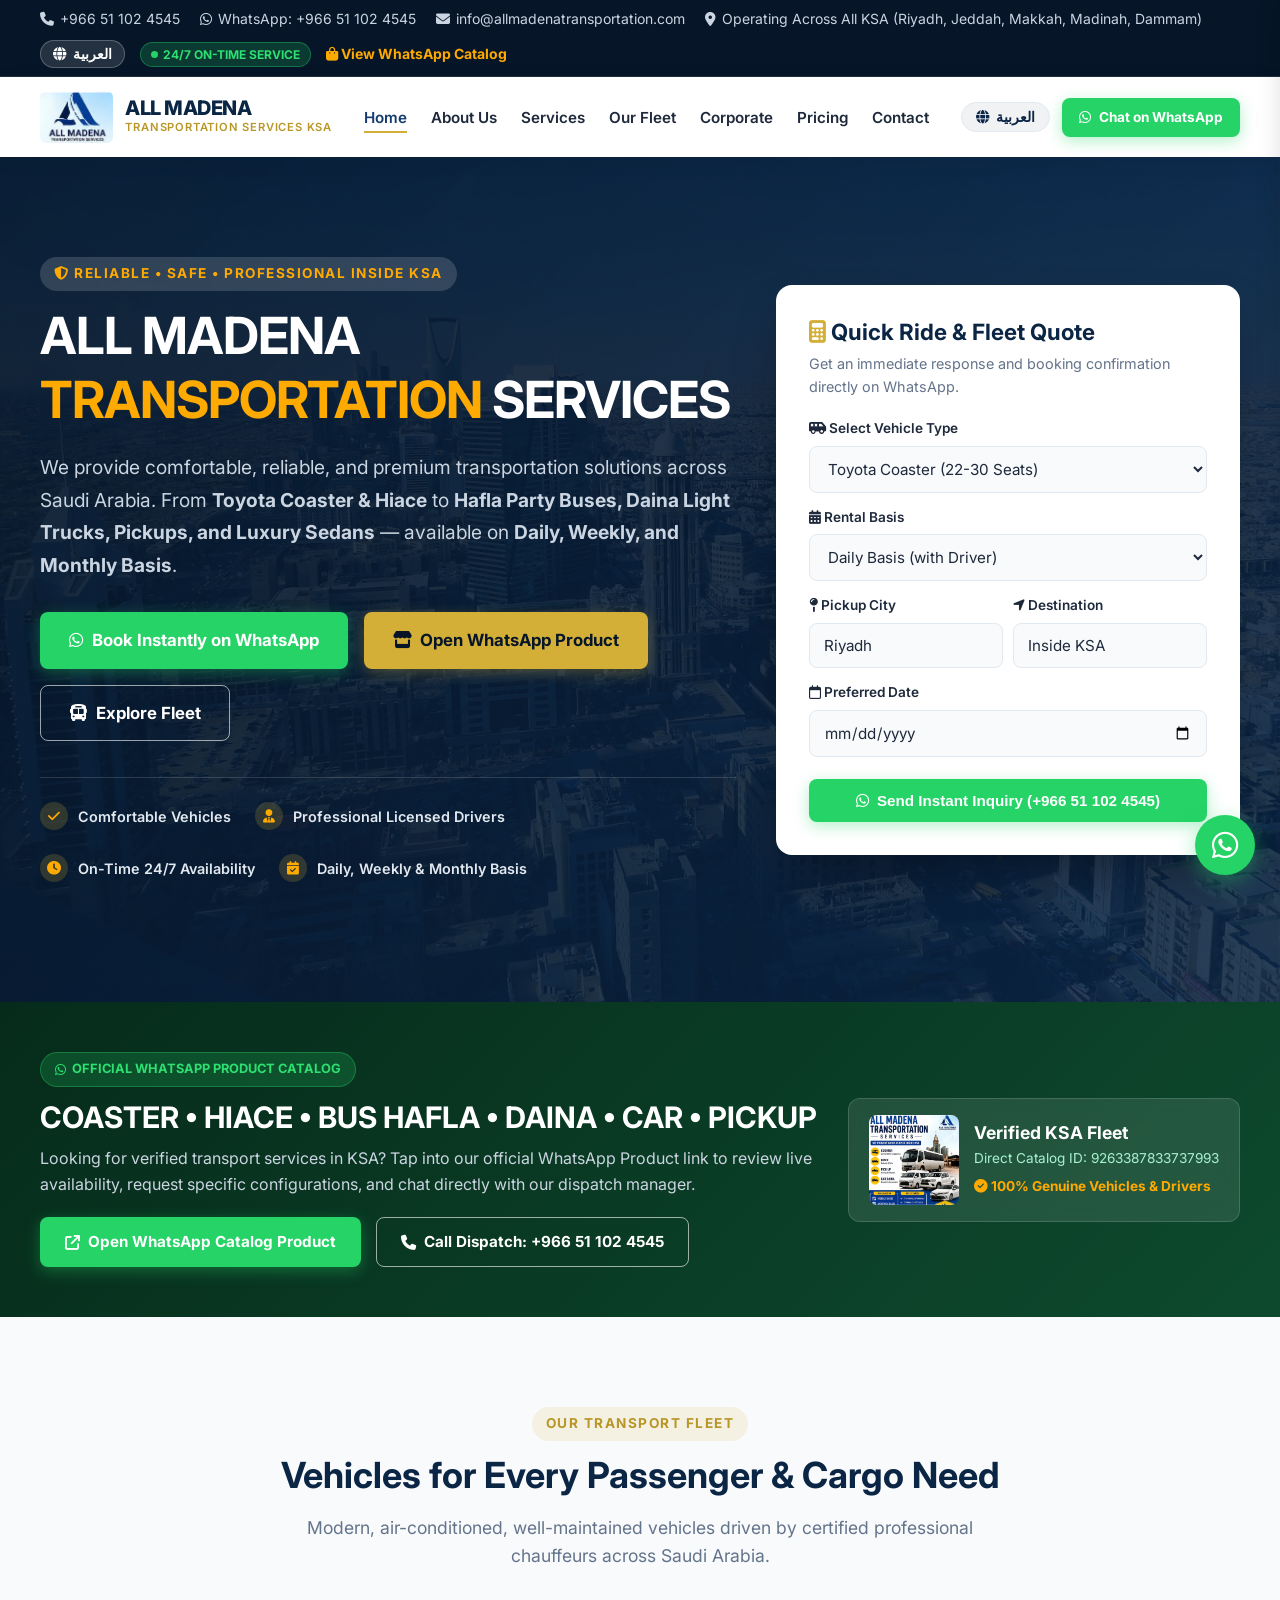
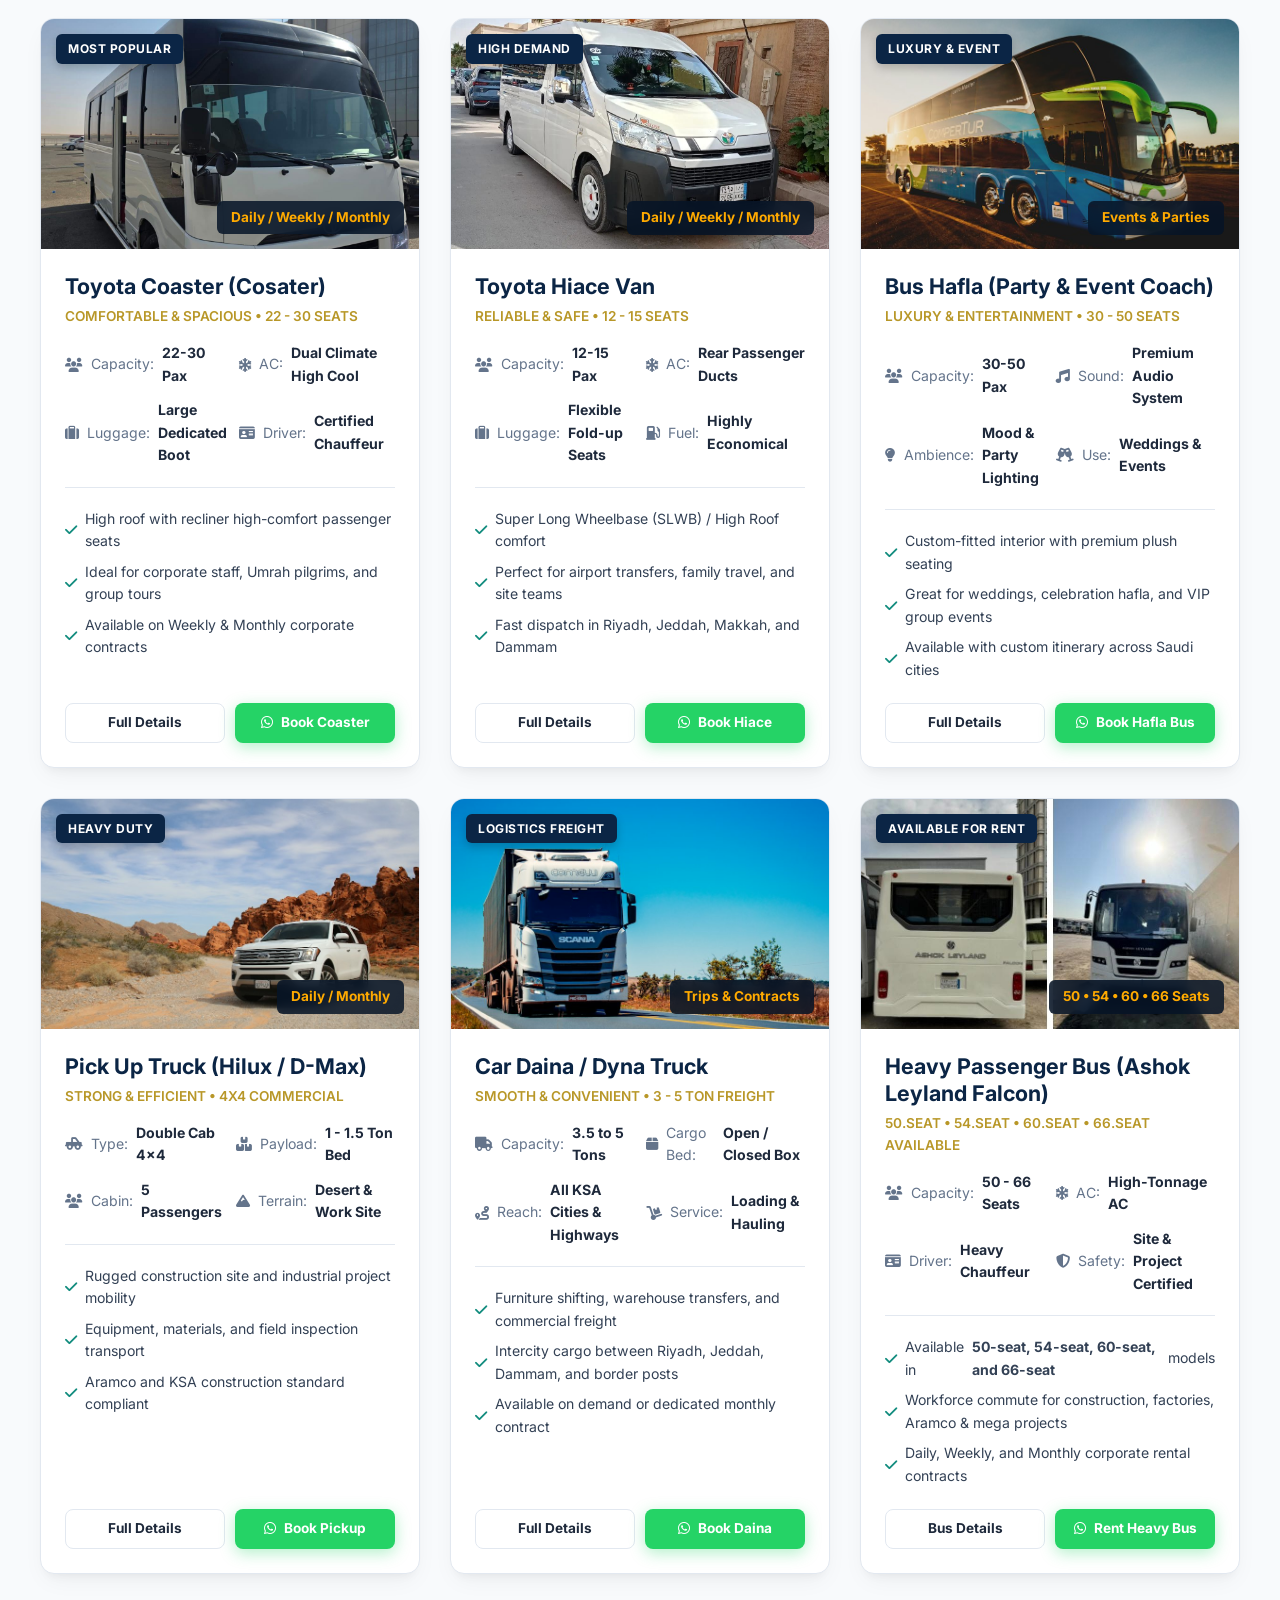
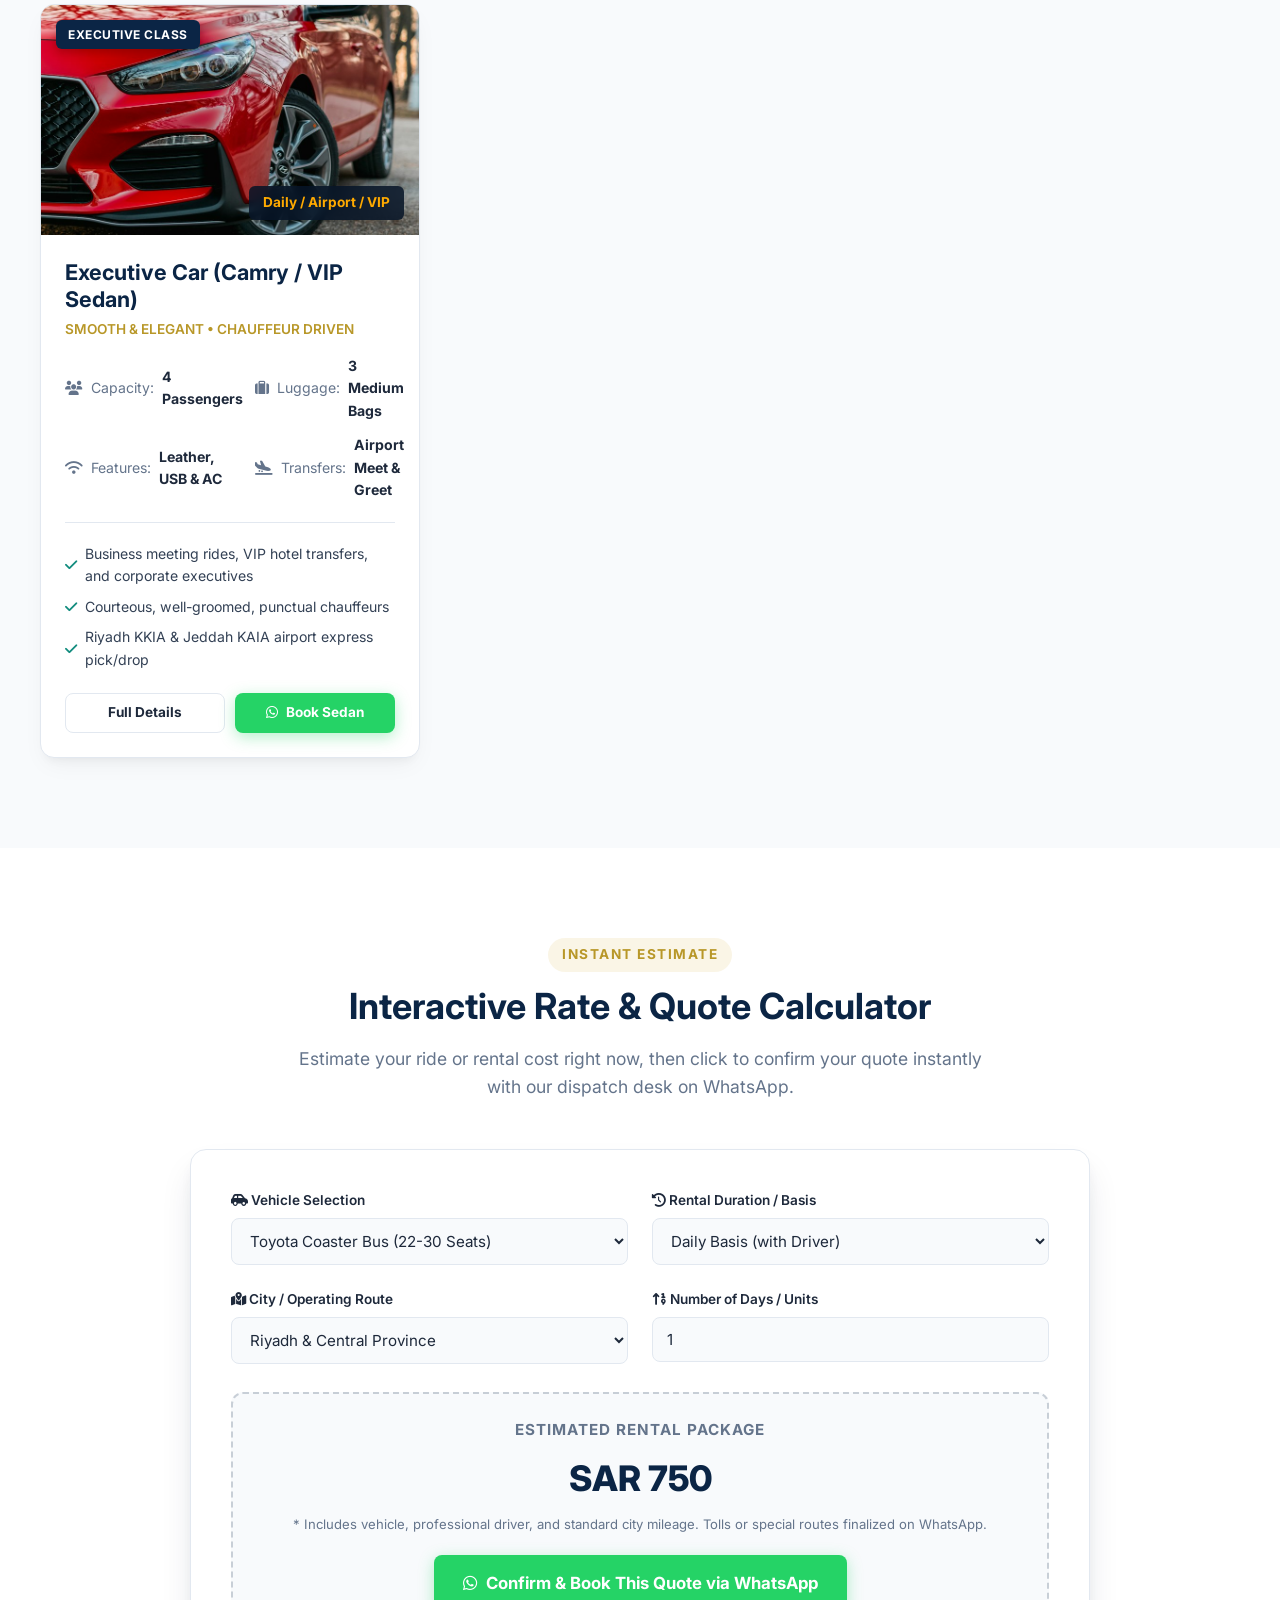
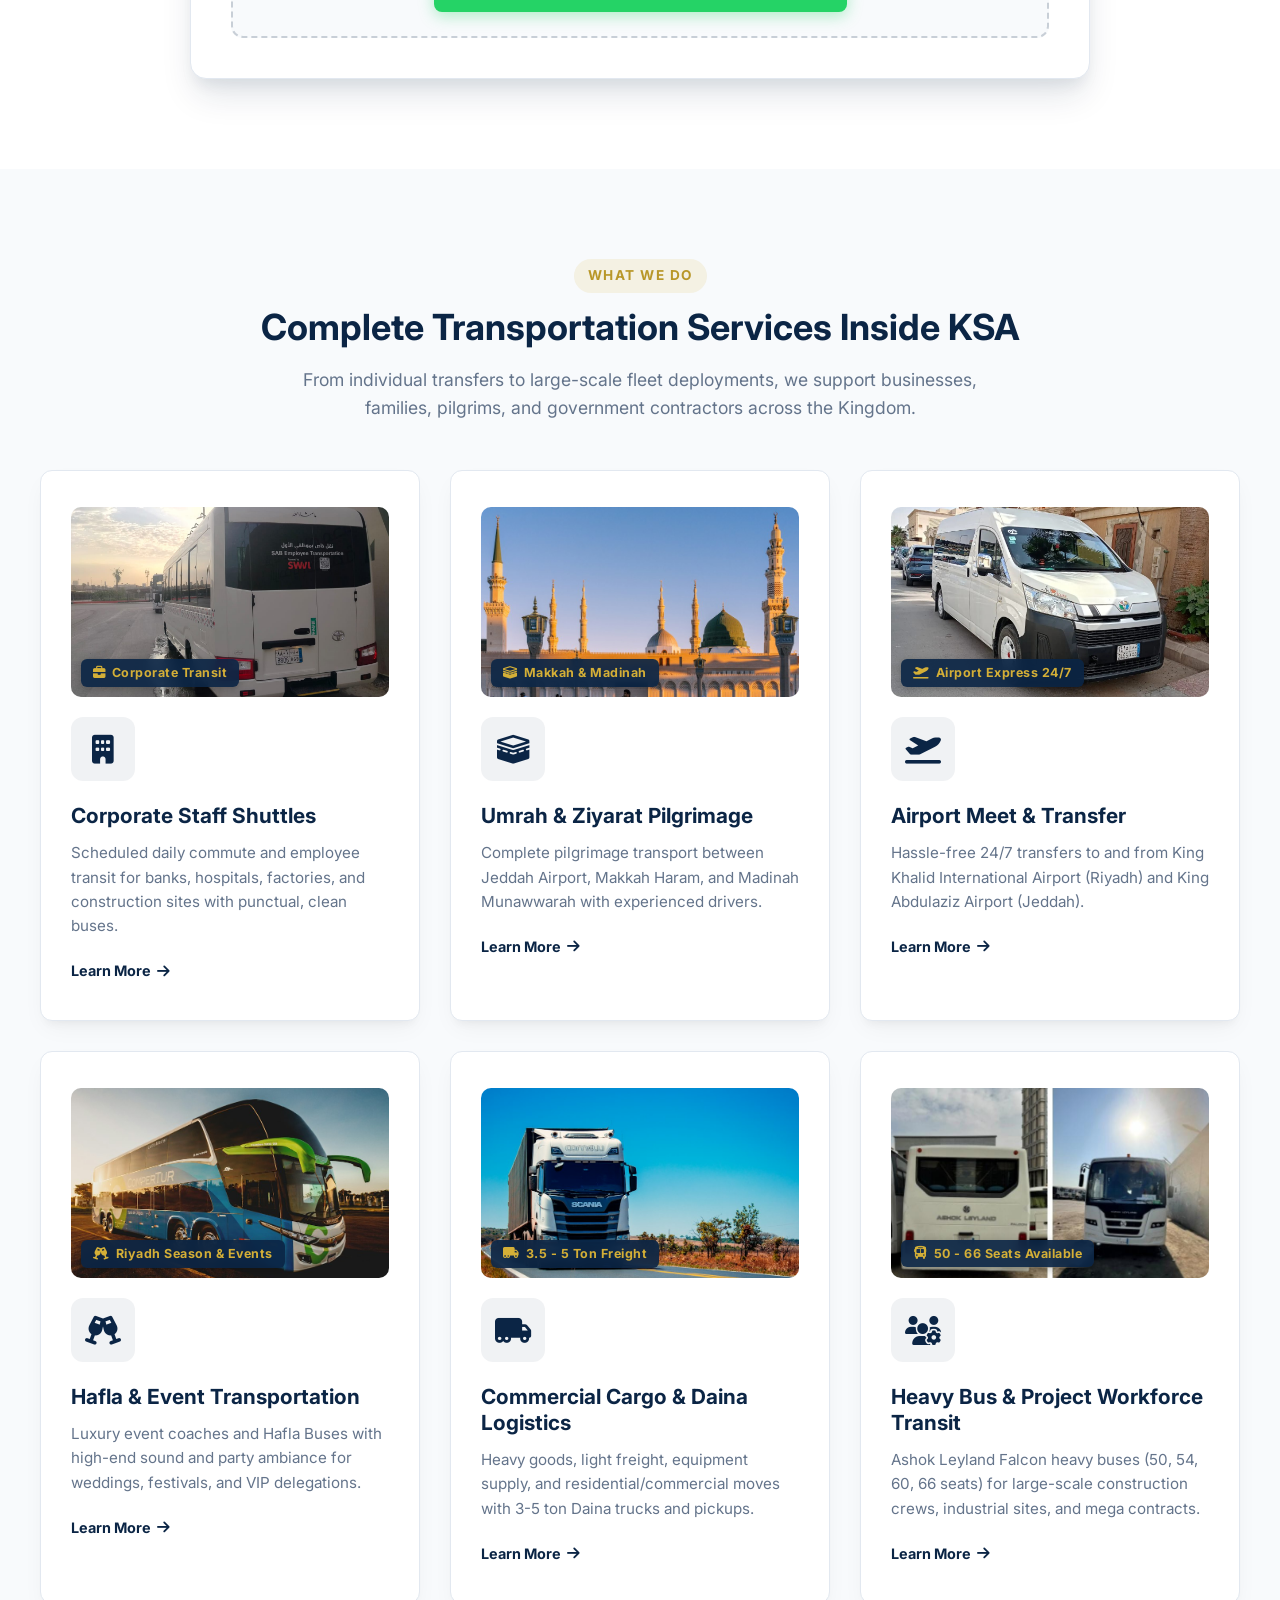
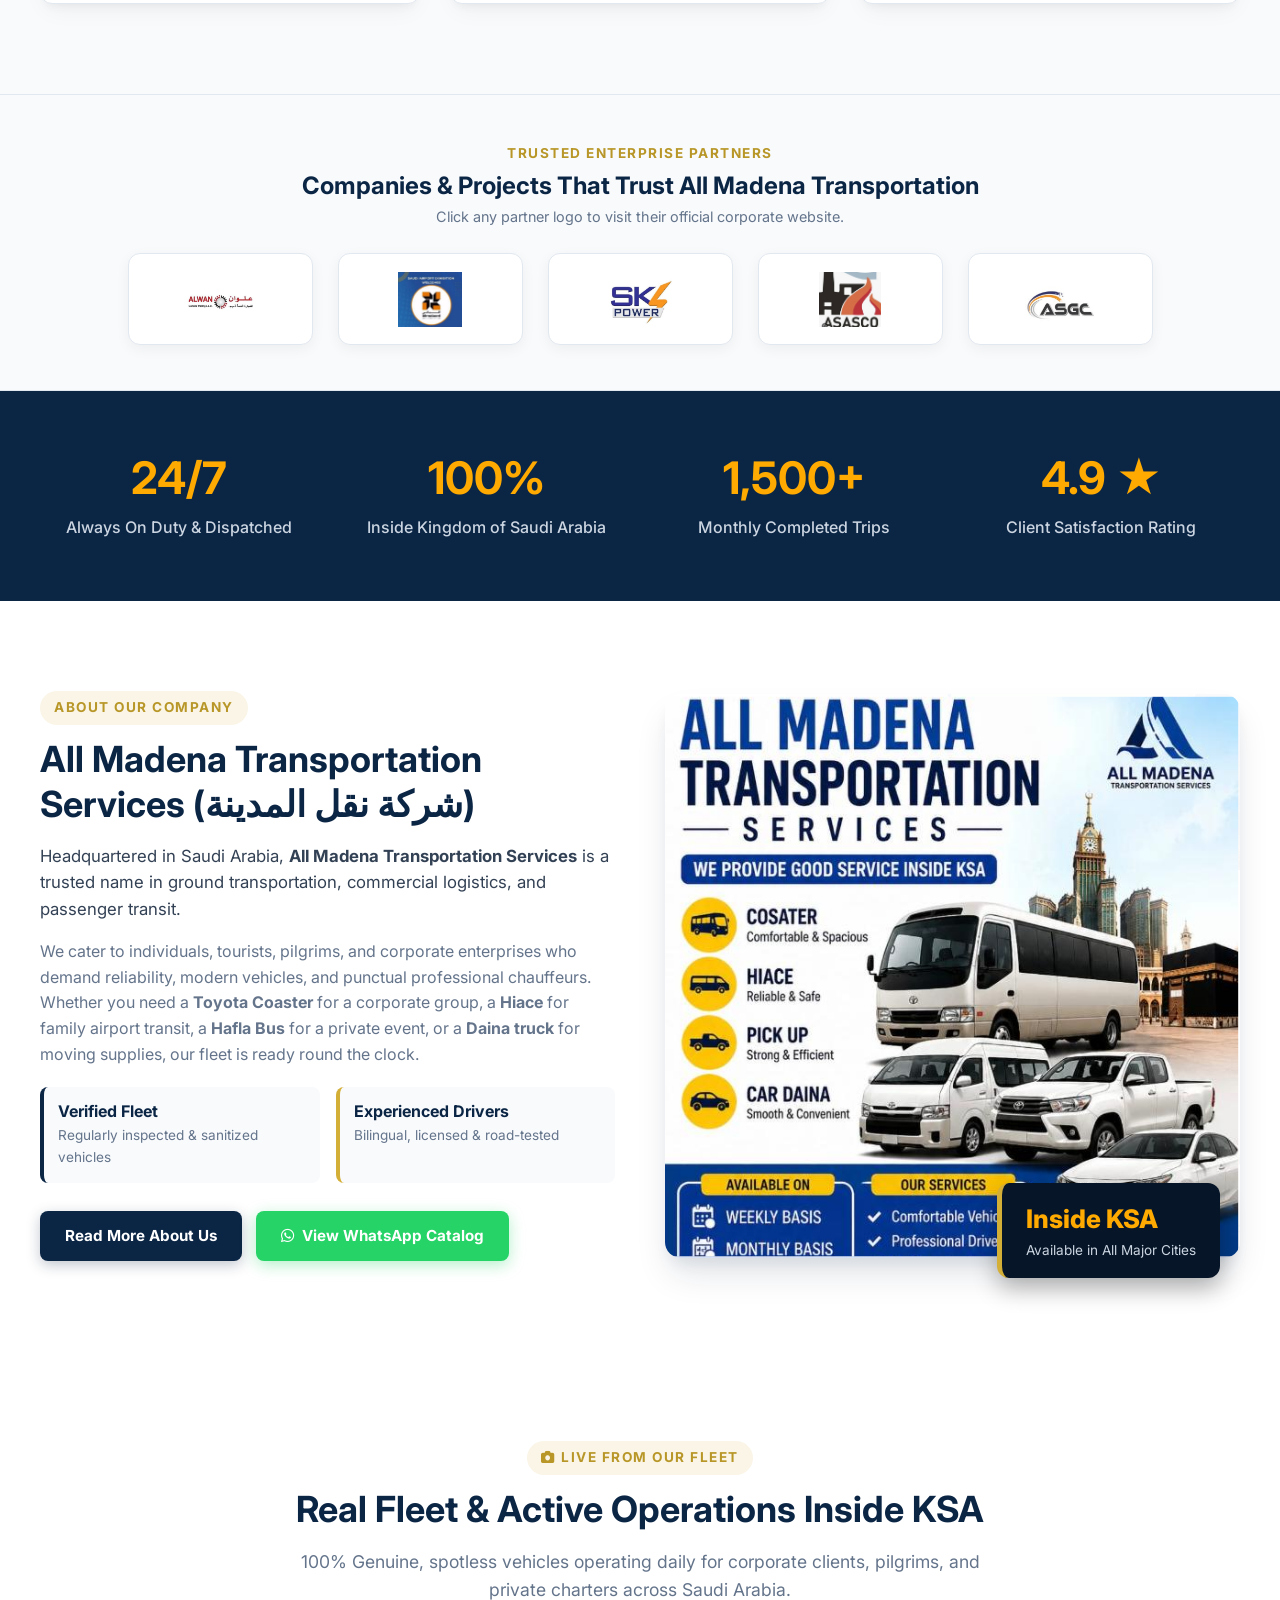
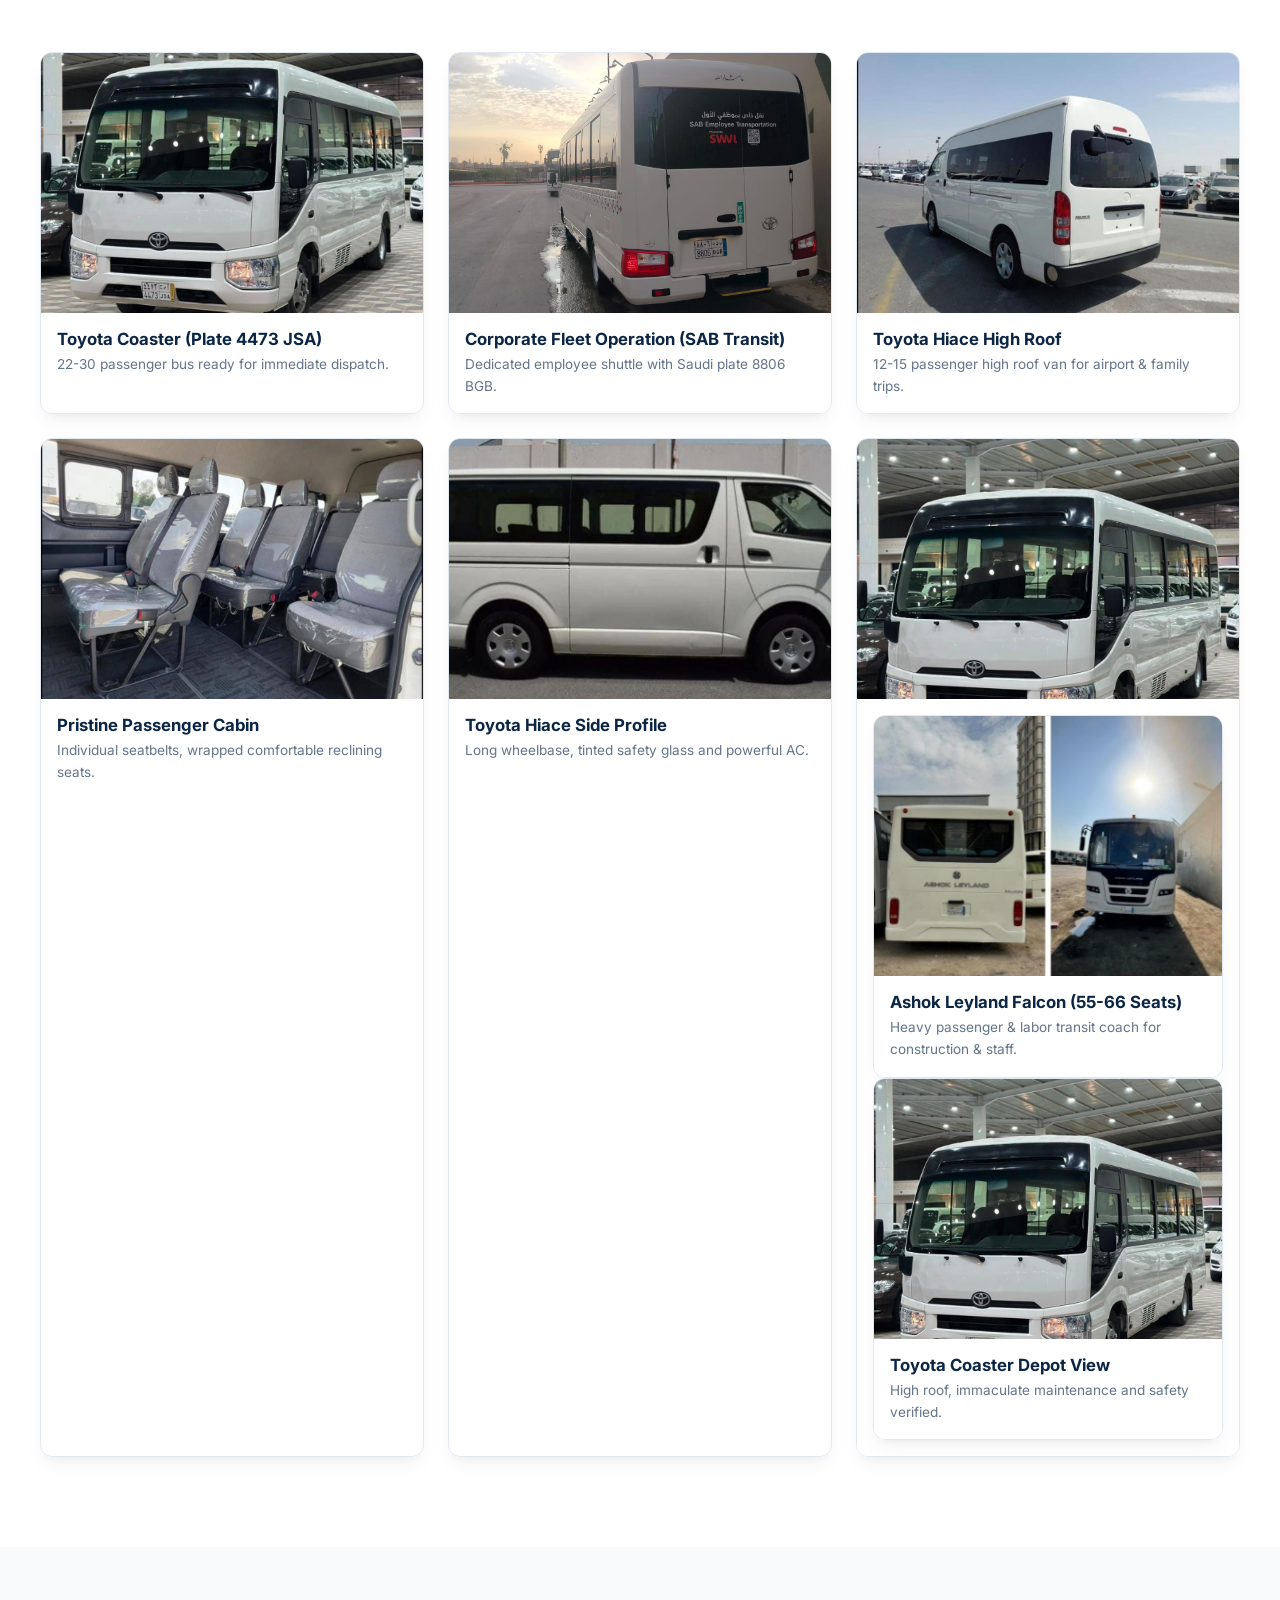
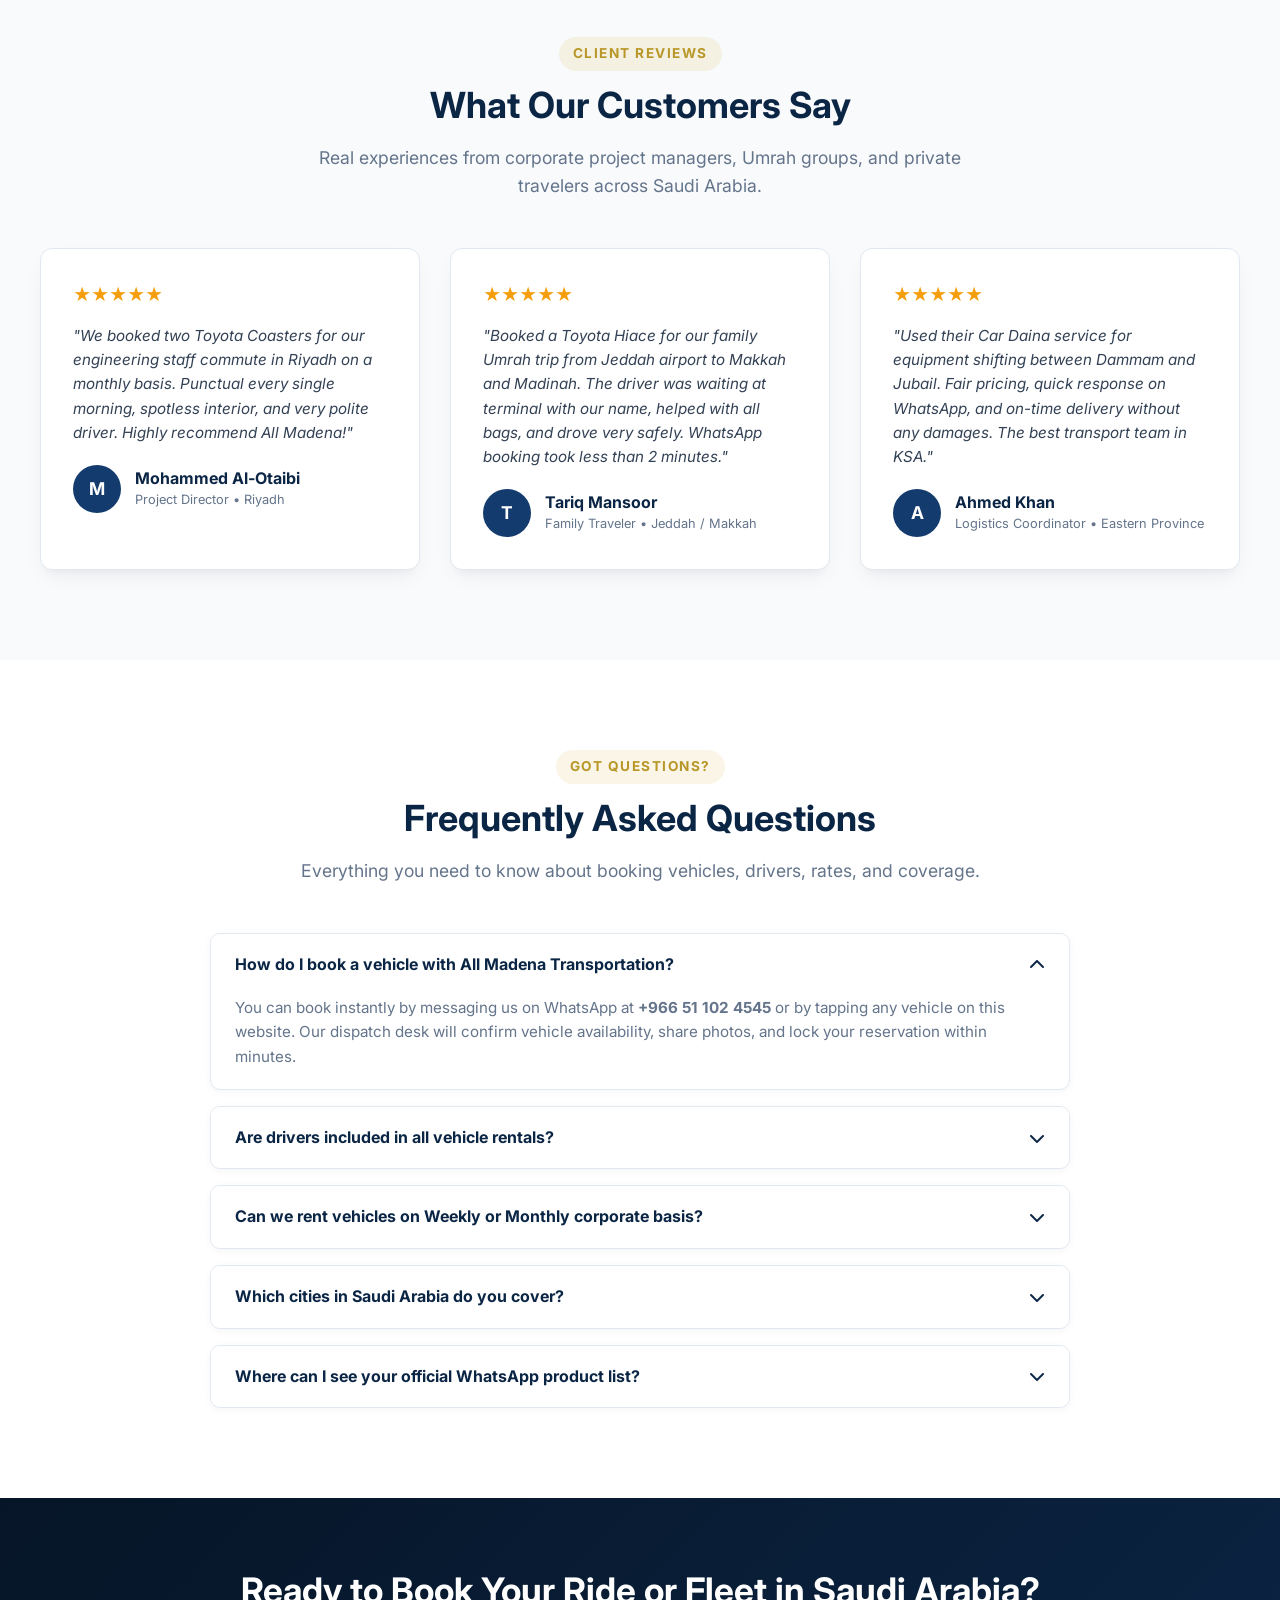
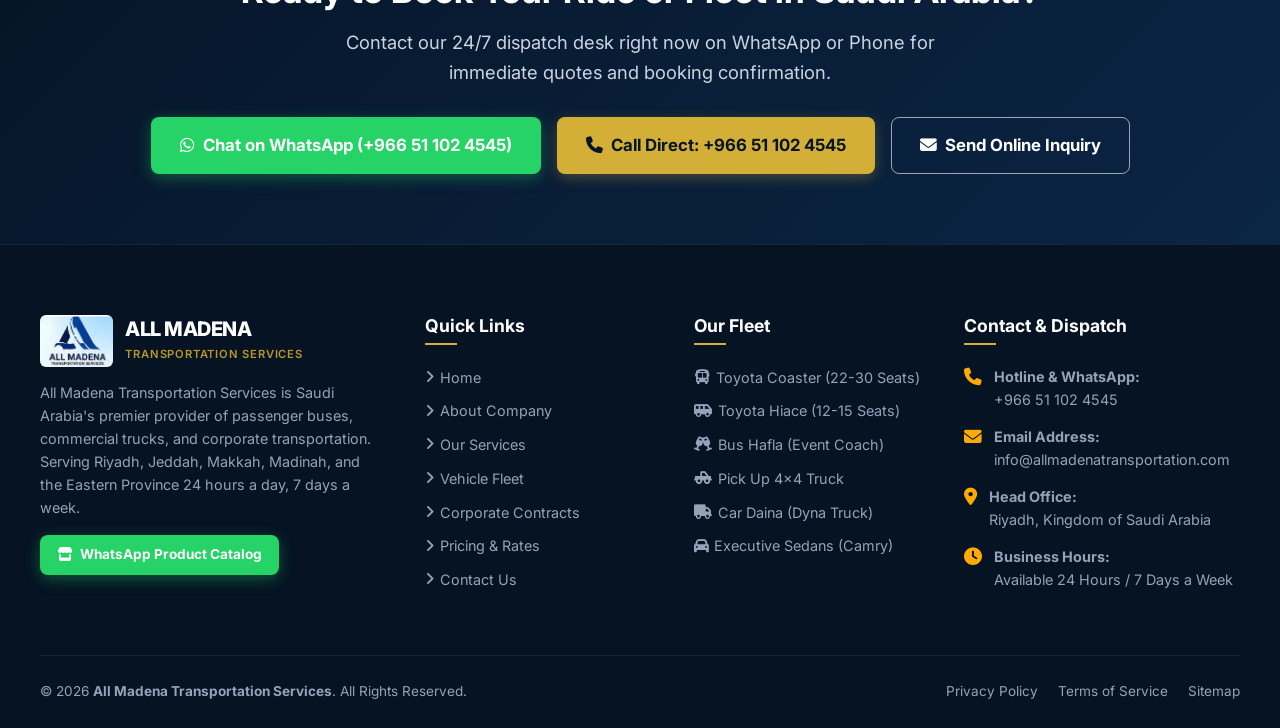
==== commit 316b999d: "Enhance What We Do section with rich service imagery and link enterprise partner logos to official c" ====
--- a/index.html
+++ b/index.html
@@ -518,6 +518,10 @@
 
       <div class="services-grid">
         <div class="service-card">
+          <div class="service-image-wrap">
+            <img src="assets/images/real-coaster-corporate.jpg" alt="Corporate Staff Shuttles SAB Bank Transport">
+            <span class="service-card-tag"><i class="fa-solid fa-briefcase"></i> Corporate Transit</span>
+          </div>
           <div class="service-icon"><i class="fa-solid fa-building"></i></div>
           <h3>Corporate Staff Shuttles</h3>
           <p>Scheduled daily commute and employee transit for banks, hospitals, factories, and construction sites with punctual, clean buses.</p>
@@ -525,6 +529,10 @@
         </div>
 
         <div class="service-card">
+          <div class="service-image-wrap">
+            <img src="assets/images/umrah-makkah.jpg" alt="Umrah & Ziyarat Pilgrimage Makkah Madinah">
+            <span class="service-card-tag"><i class="fa-solid fa-kaaba"></i> Makkah & Madinah</span>
+          </div>
           <div class="service-icon"><i class="fa-solid fa-kaaba"></i></div>
           <h3>Umrah & Ziyarat Pilgrimage</h3>
           <p>Complete pilgrimage transport between Jeddah Airport, Makkah Haram, and Madinah Munawwarah with experienced drivers.</p>
@@ -532,6 +540,10 @@
         </div>
 
         <div class="service-card">
+          <div class="service-image-wrap">
+            <img src="assets/images/real-hiace-latest.jpg" alt="Airport Meet & Transfer King Khalid Airport">
+            <span class="service-card-tag"><i class="fa-solid fa-plane-departure"></i> Airport Express 24/7</span>
+          </div>
           <div class="service-icon"><i class="fa-solid fa-plane-departure"></i></div>
           <h3>Airport Meet & Transfer</h3>
           <p>Hassle-free 24/7 transfers to and from King Khalid International Airport (Riyadh) and King Abdulaziz Airport (Jeddah).</p>
@@ -539,6 +551,10 @@
         </div>
 
         <div class="service-card">
+          <div class="service-image-wrap">
+            <img src="assets/images/hafla-bus.jpg" alt="Hafla & Event Transportation Luxury Coach">
+            <span class="service-card-tag"><i class="fa-solid fa-champagne-glasses"></i> Riyadh Season & Events</span>
+          </div>
           <div class="service-icon"><i class="fa-solid fa-champagne-glasses"></i></div>
           <h3>Hafla & Event Transportation</h3>
           <p>Luxury event coaches and Hafla Buses with high-end sound and party ambiance for weddings, festivals, and VIP delegations.</p>
@@ -546,6 +562,10 @@
         </div>
 
         <div class="service-card">
+          <div class="service-image-wrap">
+            <img src="assets/images/daina-truck.jpg" alt="Commercial Cargo & Daina Truck Logistics">
+            <span class="service-card-tag"><i class="fa-solid fa-truck-moving"></i> 3.5 - 5 Ton Freight</span>
+          </div>
           <div class="service-icon"><i class="fa-solid fa-truck-moving"></i></div>
           <h3>Commercial Cargo & Daina Logistics</h3>
           <p>Heavy goods, light freight, equipment supply, and residential/commercial moves with 3-5 ton Daina trucks and pickups.</p>
@@ -553,10 +573,14 @@
         </div>
 
         <div class="service-card">
-          <div class="service-icon"><i class="fa-solid fa-file-contract"></i></div>
-          <h3>Weekly & Monthly Flexible Contracts</h3>
-          <p>Discounted long-term leasing options for companies, institutions, and schools with dedicated backup vehicles and maintenance.</p>
-          <a href="corporate-contracts.html" class="service-link">Learn More <i class="fa-solid fa-arrow-right"></i></a>
+          <div class="service-image-wrap">
+            <img src="assets/images/real-ashok-leyland-bus.jpg" alt="Heavy Bus Rental 50 54 60 66 Seats">
+            <span class="service-card-tag"><i class="fa-solid fa-bus"></i> 50 - 66 Seats Available</span>
+          </div>
+          <div class="service-icon"><i class="fa-solid fa-users-gear"></i></div>
+          <h3>Heavy Bus & Project Workforce Transit</h3>
+          <p>Ashok Leyland Falcon heavy buses (50, 54, 60, 66 seats) for large-scale construction crews, industrial sites, and mega contracts.</p>
+          <a href="hafla-bus.html" class="service-link">Learn More <i class="fa-solid fa-arrow-right"></i></a>
         </div>
       </div>
     </div>
@@ -573,23 +597,24 @@
         <h3 style="font-size: 1.5rem; color: var(--primary); margin-top: 6px;">
           Companies & Projects That Trust All Madena Transportation
         </h3>
+        <p style="font-size: 0.9rem; color: var(--text-muted); margin-top: 4px;">Click any partner logo to visit their official corporate website.</p>
       </div>
       <div style="display: flex; align-items: center; justify-content: center; gap: 25px; flex-wrap: wrap;">
-        <div style="background: #fff; padding: 12px 20px; border-radius: 12px; box-shadow: 0 4px 12px rgba(0,0,0,0.04); border: 1px solid var(--border); display: flex; align-items: center; justify-content: center; width: 180px; height: 90px;">
-          <img src="assets/images/client-alwan.jpg" alt="Alwan General Trading" style="max-height: 55px; max-width: 150px; object-fit: contain;">
-        </div>
-        <div style="background: #fff; padding: 12px 20px; border-radius: 12px; box-shadow: 0 4px 12px rgba(0,0,0,0.04); border: 1px solid var(--border); display: flex; align-items: center; justify-content: center; width: 180px; height: 90px;">
-          <img src="assets/images/client-almabani.jpg" alt="Almabani General Contractors" style="max-height: 55px; max-width: 150px; object-fit: contain;">
-        </div>
-        <div style="background: #fff; padding: 12px 20px; border-radius: 12px; box-shadow: 0 4px 12px rgba(0,0,0,0.04); border: 1px solid var(--border); display: flex; align-items: center; justify-content: center; width: 180px; height: 90px;">
-          <img src="assets/images/client-sk4.jpg" alt="SK4 Power" style="max-height: 55px; max-width: 150px; object-fit: contain;">
-        </div>
-        <div style="background: #fff; padding: 12px 20px; border-radius: 12px; box-shadow: 0 4px 12px rgba(0,0,0,0.04); border: 1px solid var(--border); display: flex; align-items: center; justify-content: center; width: 180px; height: 90px;">
-          <img src="assets/images/client-asasco.jpg" alt="ASASCO" style="max-height: 55px; max-width: 150px; object-fit: contain;">
-        </div>
-        <div style="background: #fff; padding: 12px 20px; border-radius: 12px; box-shadow: 0 4px 12px rgba(0,0,0,0.04); border: 1px solid var(--border); display: flex; align-items: center; justify-content: center; width: 180px; height: 90px;">
-          <img src="assets/images/client-asgc.jpg" alt="ASGC Construction" style="max-height: 55px; max-width: 150px; object-fit: contain;">
-        </div>
+        <a href="https://www.alwanbros.com/" target="_blank" rel="noopener noreferrer" class="client-logo-link" title="ALWAN General Trading L.L.C. - Official Corporate Website">
+          <img src="assets/images/client-alwan.jpg" alt="Alwan General Trading L.L.C.">
+        </a>
+        <a href="https://www.almabani.com/" target="_blank" rel="noopener noreferrer" class="client-logo-link" title="Almabani General Contractors - Official Corporate Website">
+          <img src="assets/images/client-almabani.jpg" alt="Almabani General Contractors">
+        </a>
+        <a href="https://asasco.co/" target="_blank" rel="noopener noreferrer" class="client-logo-link" title="SK4 Power - Industrial Power & Services">
+          <img src="assets/images/client-sk4.jpg" alt="SK4 Power">
+        </a>
+        <a href="https://asasco.co/" target="_blank" rel="noopener noreferrer" class="client-logo-link" title="ASASCO (Asas Service Company) - Official Corporate Website">
+          <img src="assets/images/client-asasco.jpg" alt="ASASCO Industrial & Contracting">
+        </a>
+        <a href="https://www.asgcgroup.com/" target="_blank" rel="noopener noreferrer" class="client-logo-link" title="ASGC Construction (ASGC Group) - Official Corporate Website">
+          <img src="assets/images/client-asgc.jpg" alt="ASGC Construction">
+        </a>
       </div>
     </div>
   </section>
--- a/assets/css/style.css
+++ b/assets/css/style.css
@@ -763,6 +763,84 @@
   height: 100%;
 }
 
+.service-image-wrap {
+  width: 100%;
+  height: 190px;
+  border-radius: 10px;
+  overflow: hidden;
+  margin-bottom: 20px;
+  position: relative;
+  background: var(--light-bg);
+}
+
+.service-image-wrap img {
+  width: 100%;
+  height: 100%;
+  object-fit: cover;
+  transition: transform 0.45s ease;
+  display: block;
+}
+
+.service-card:hover .service-image-wrap img {
+  transform: scale(1.06);
+}
+
+.service-card-tag {
+  position: absolute;
+  bottom: 10px;
+  left: 10px;
+  background: rgba(11, 37, 69, 0.90);
+  backdrop-filter: blur(6px);
+  color: var(--accent);
+  padding: 4px 12px;
+  border-radius: 6px;
+  font-size: 0.78rem;
+  font-weight: 700;
+  letter-spacing: 0.5px;
+  box-shadow: 0 2px 8px rgba(0,0,0,0.25);
+  display: inline-flex;
+  align-items: center;
+  gap: 6px;
+}
+
+html[dir="rtl"] .service-card-tag {
+  left: auto;
+  right: 10px;
+}
+
+.client-logo-link {
+  background: #fff;
+  padding: 14px 22px;
+  border-radius: 12px;
+  box-shadow: 0 4px 14px rgba(0,0,0,0.05);
+  border: 1px solid var(--border);
+  display: flex;
+  align-items: center;
+  justify-content: center;
+  width: 185px;
+  height: 92px;
+  transition: all 0.3s cubic-bezier(0.165, 0.84, 0.44, 1);
+  text-decoration: none;
+  position: relative;
+}
+
+.client-logo-link:hover {
+  transform: translateY(-6px);
+  box-shadow: 0 12px 28px rgba(11, 37, 69, 0.14);
+  border-color: var(--accent);
+}
+
+.client-logo-link img {
+  max-height: 55px;
+  max-width: 150px;
+  object-fit: contain;
+  transition: transform 0.3s ease;
+}
+
+.client-logo-link:hover img {
+  transform: scale(1.06);
+}
+
 .service-icon {
   width: 64px;
   height: 64px;
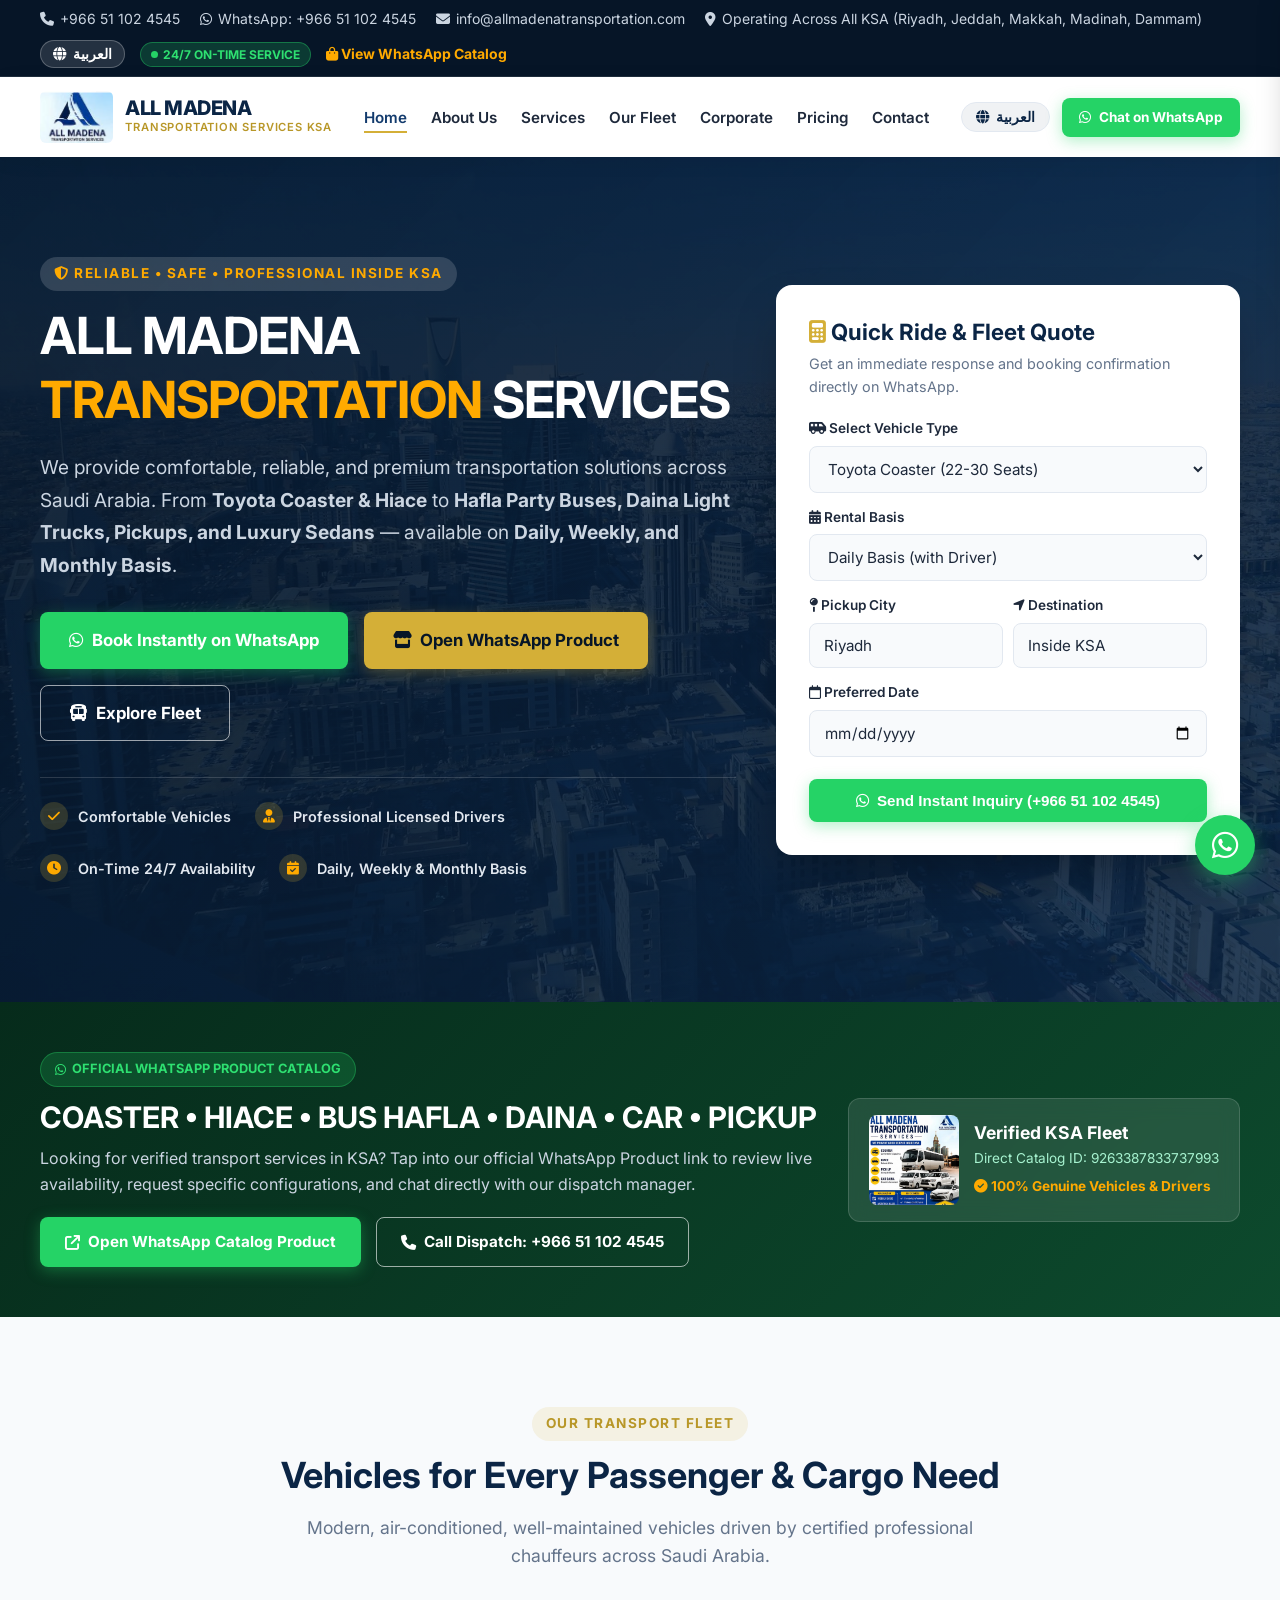
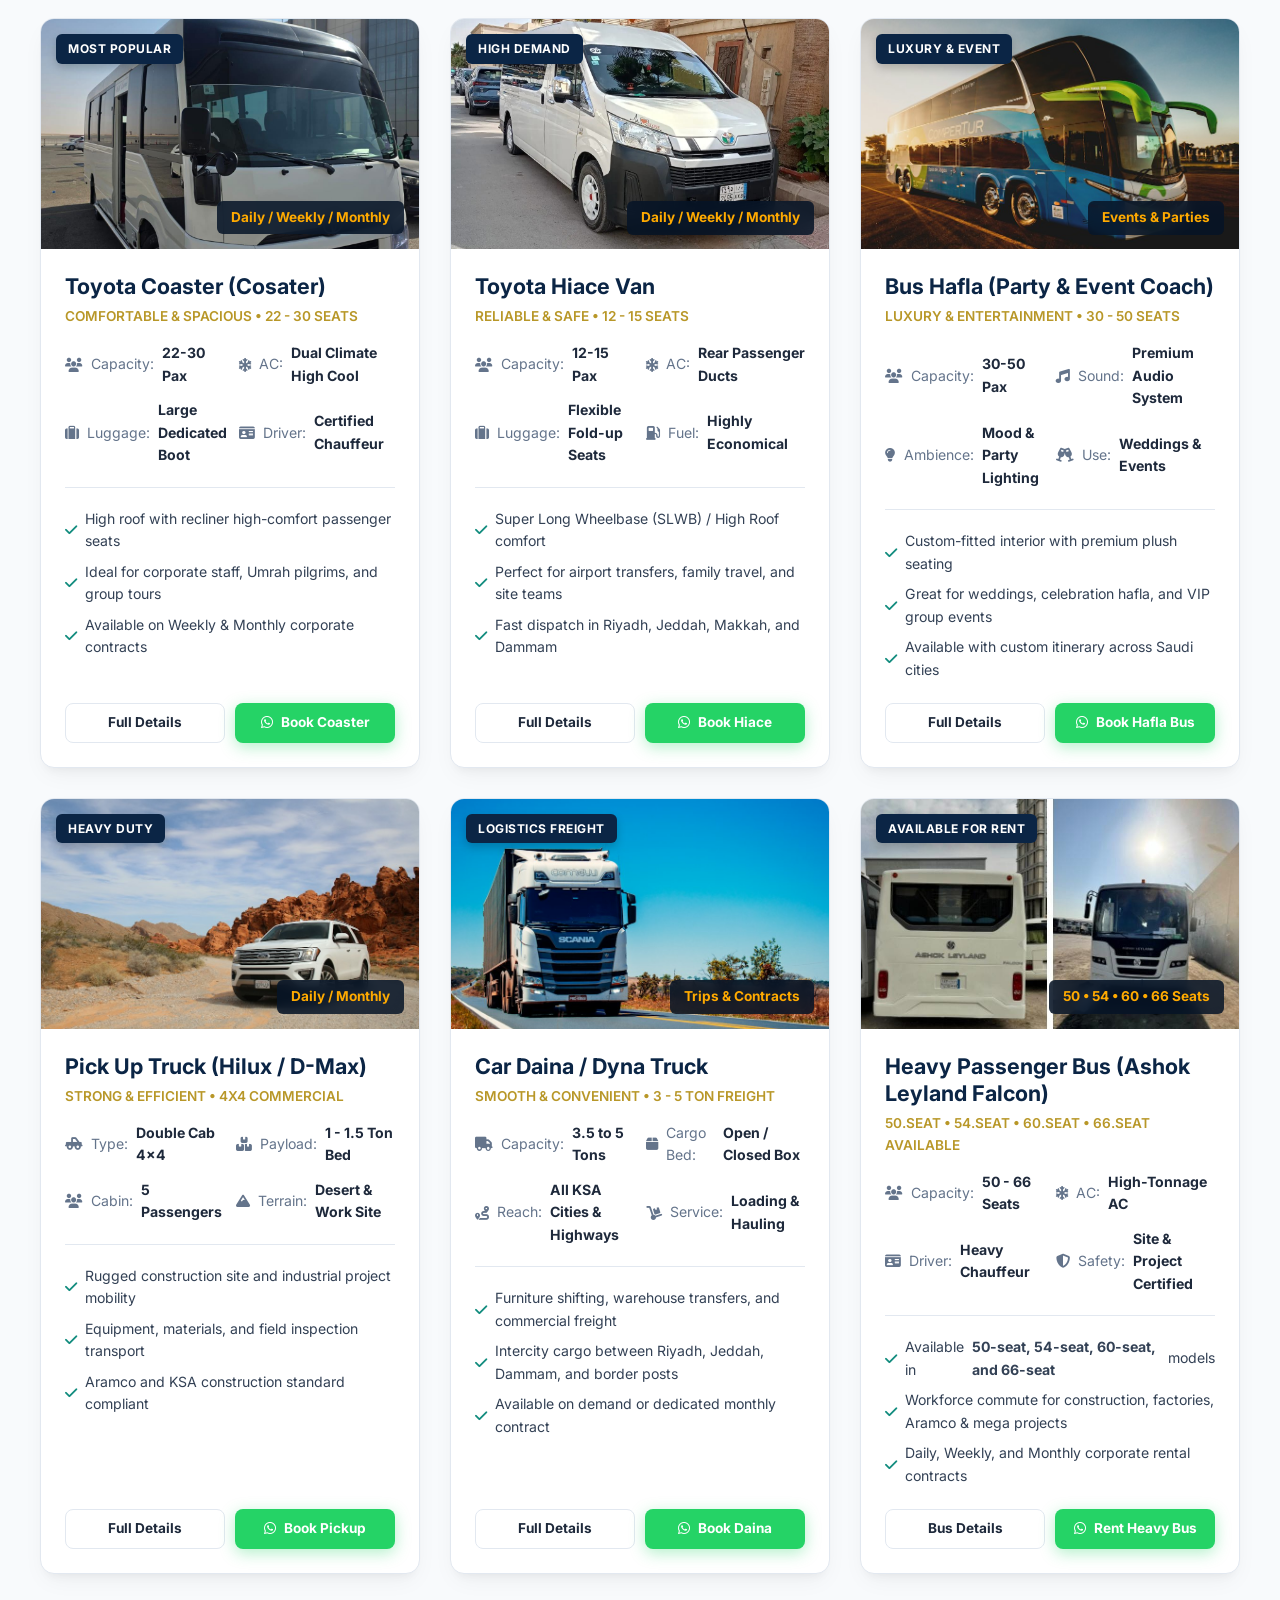
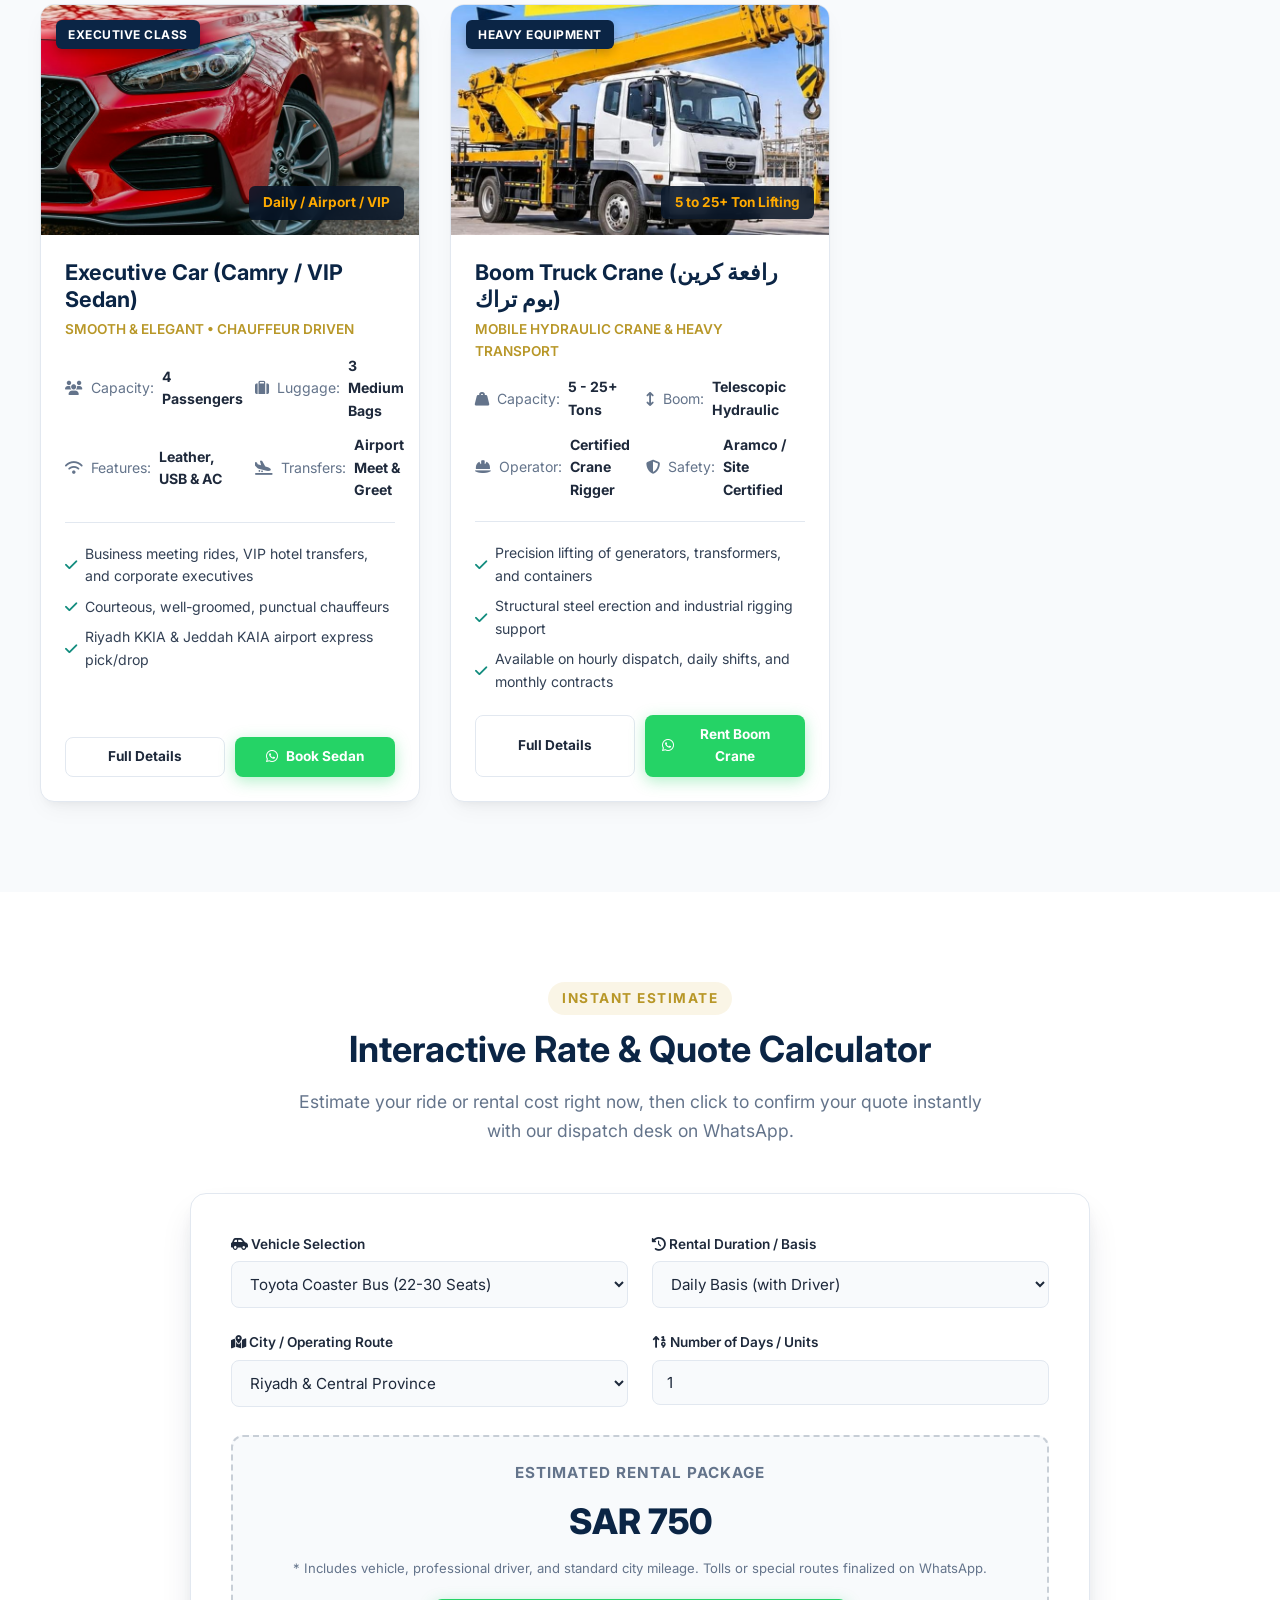
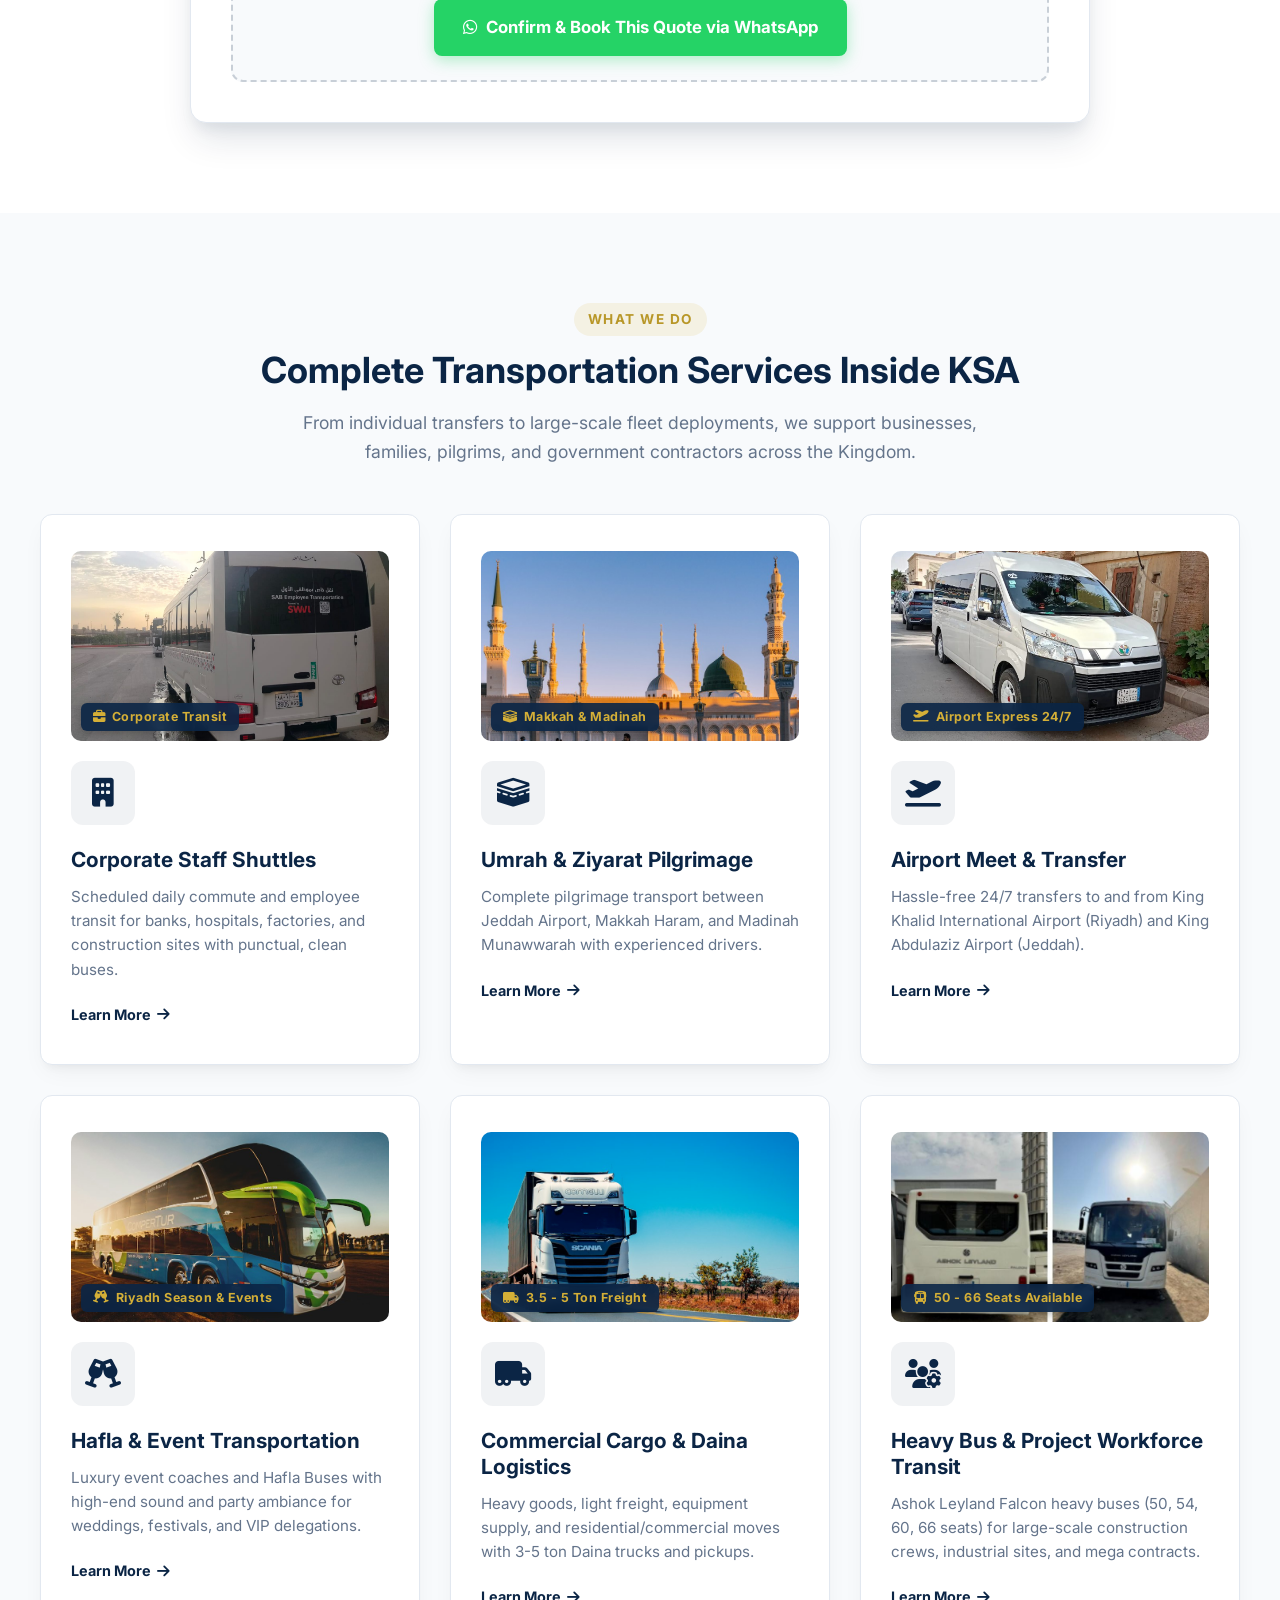
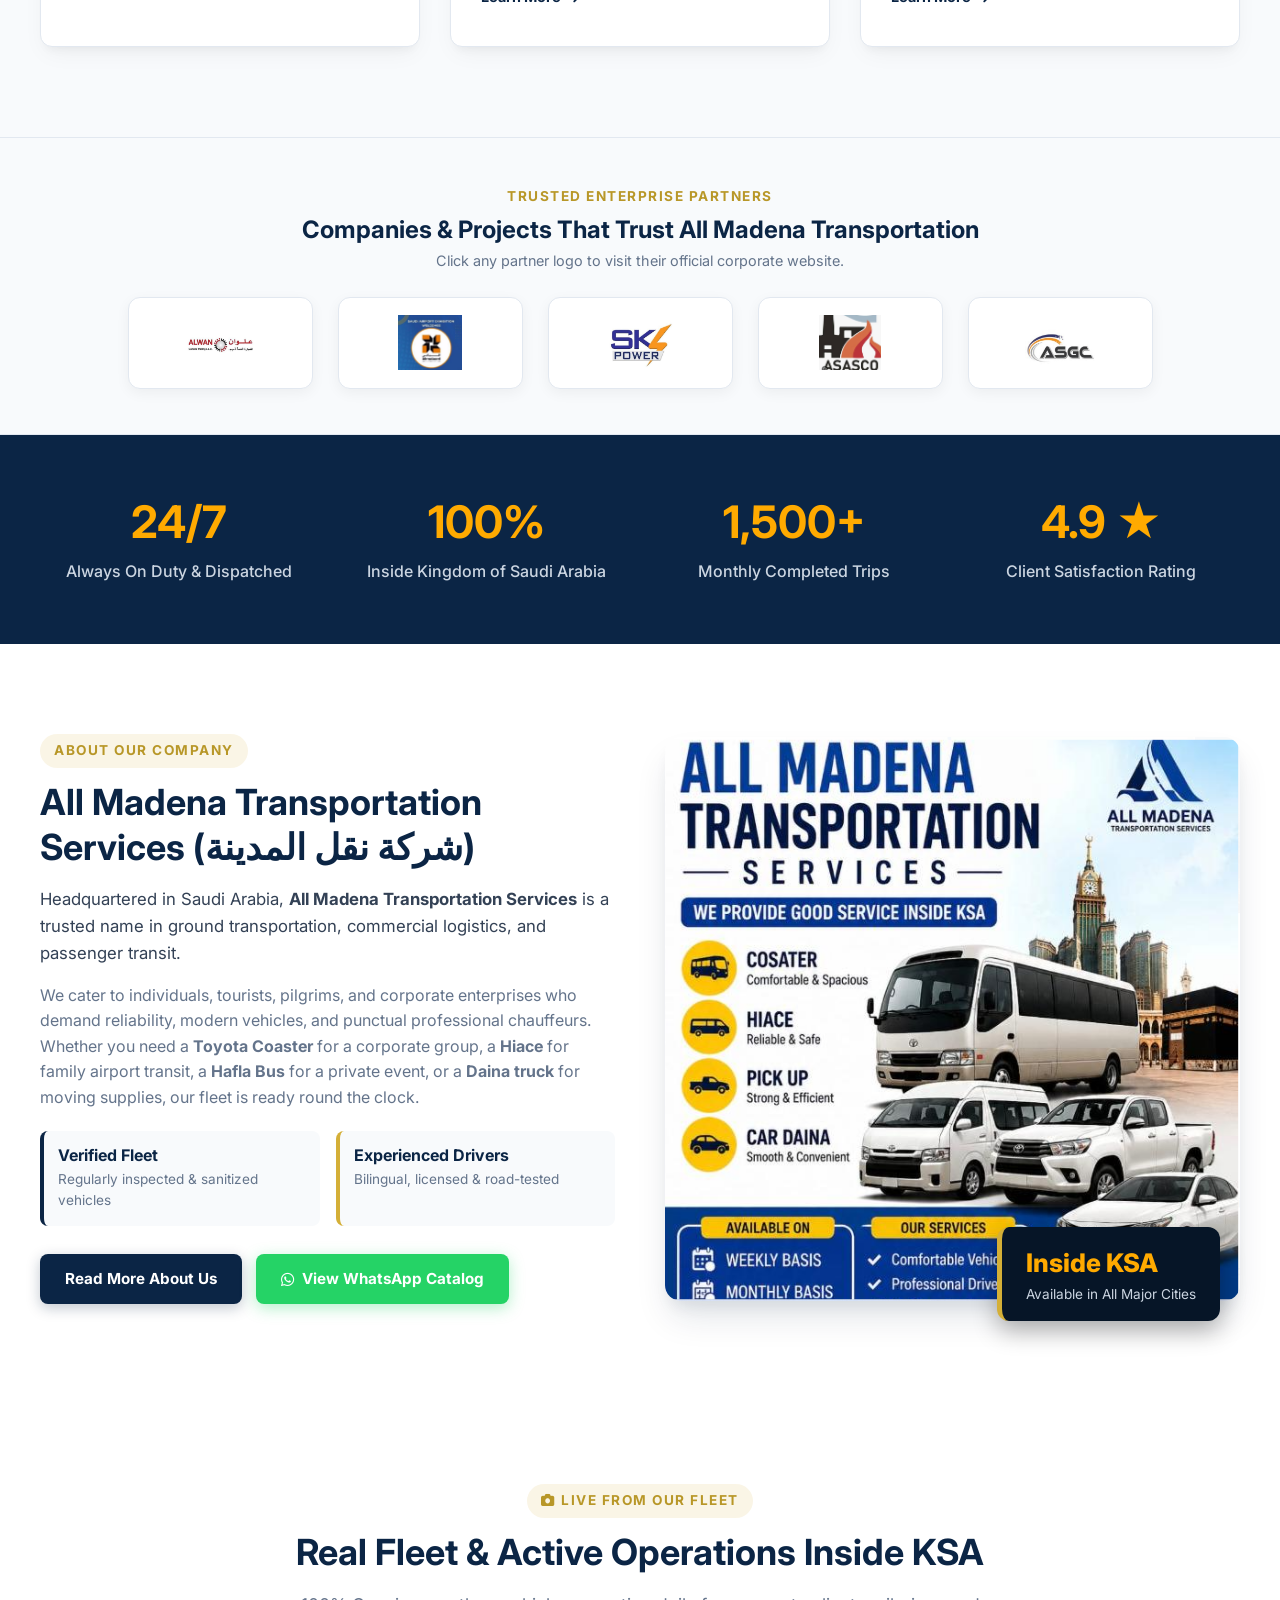
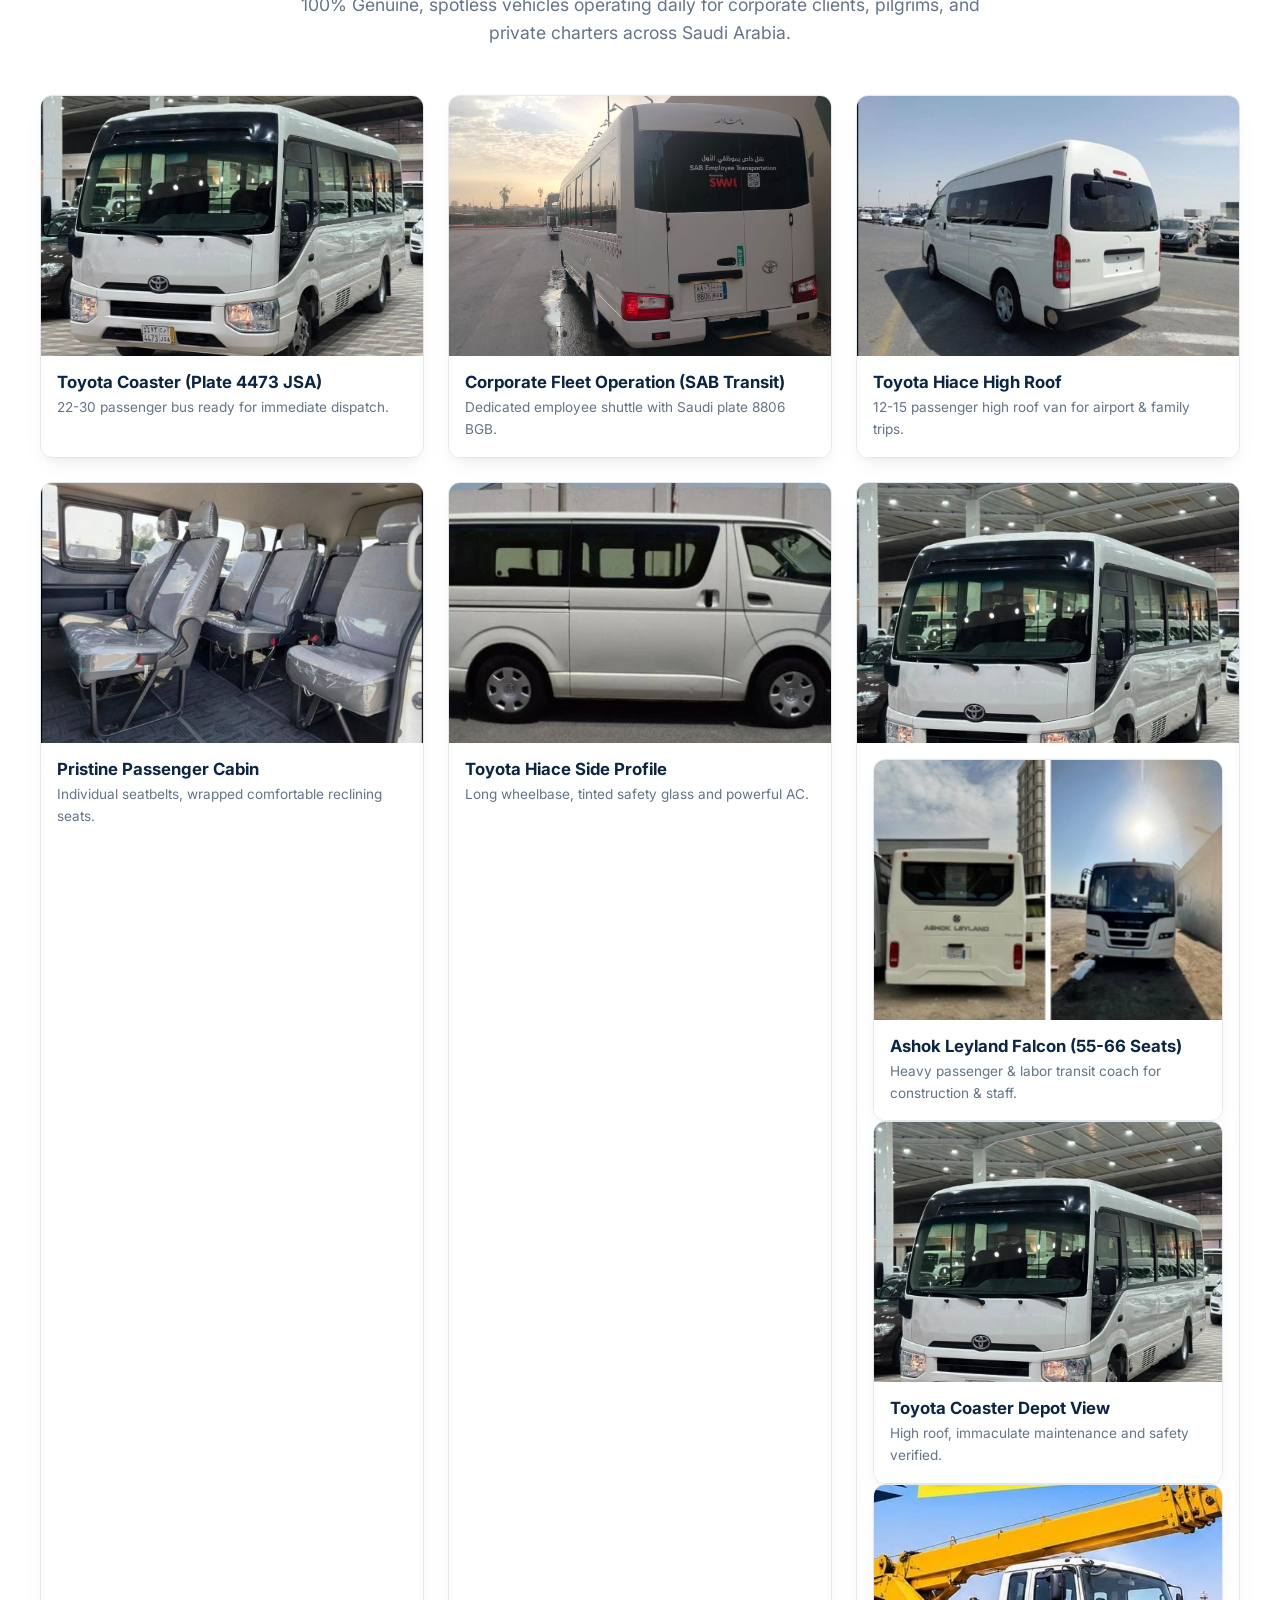
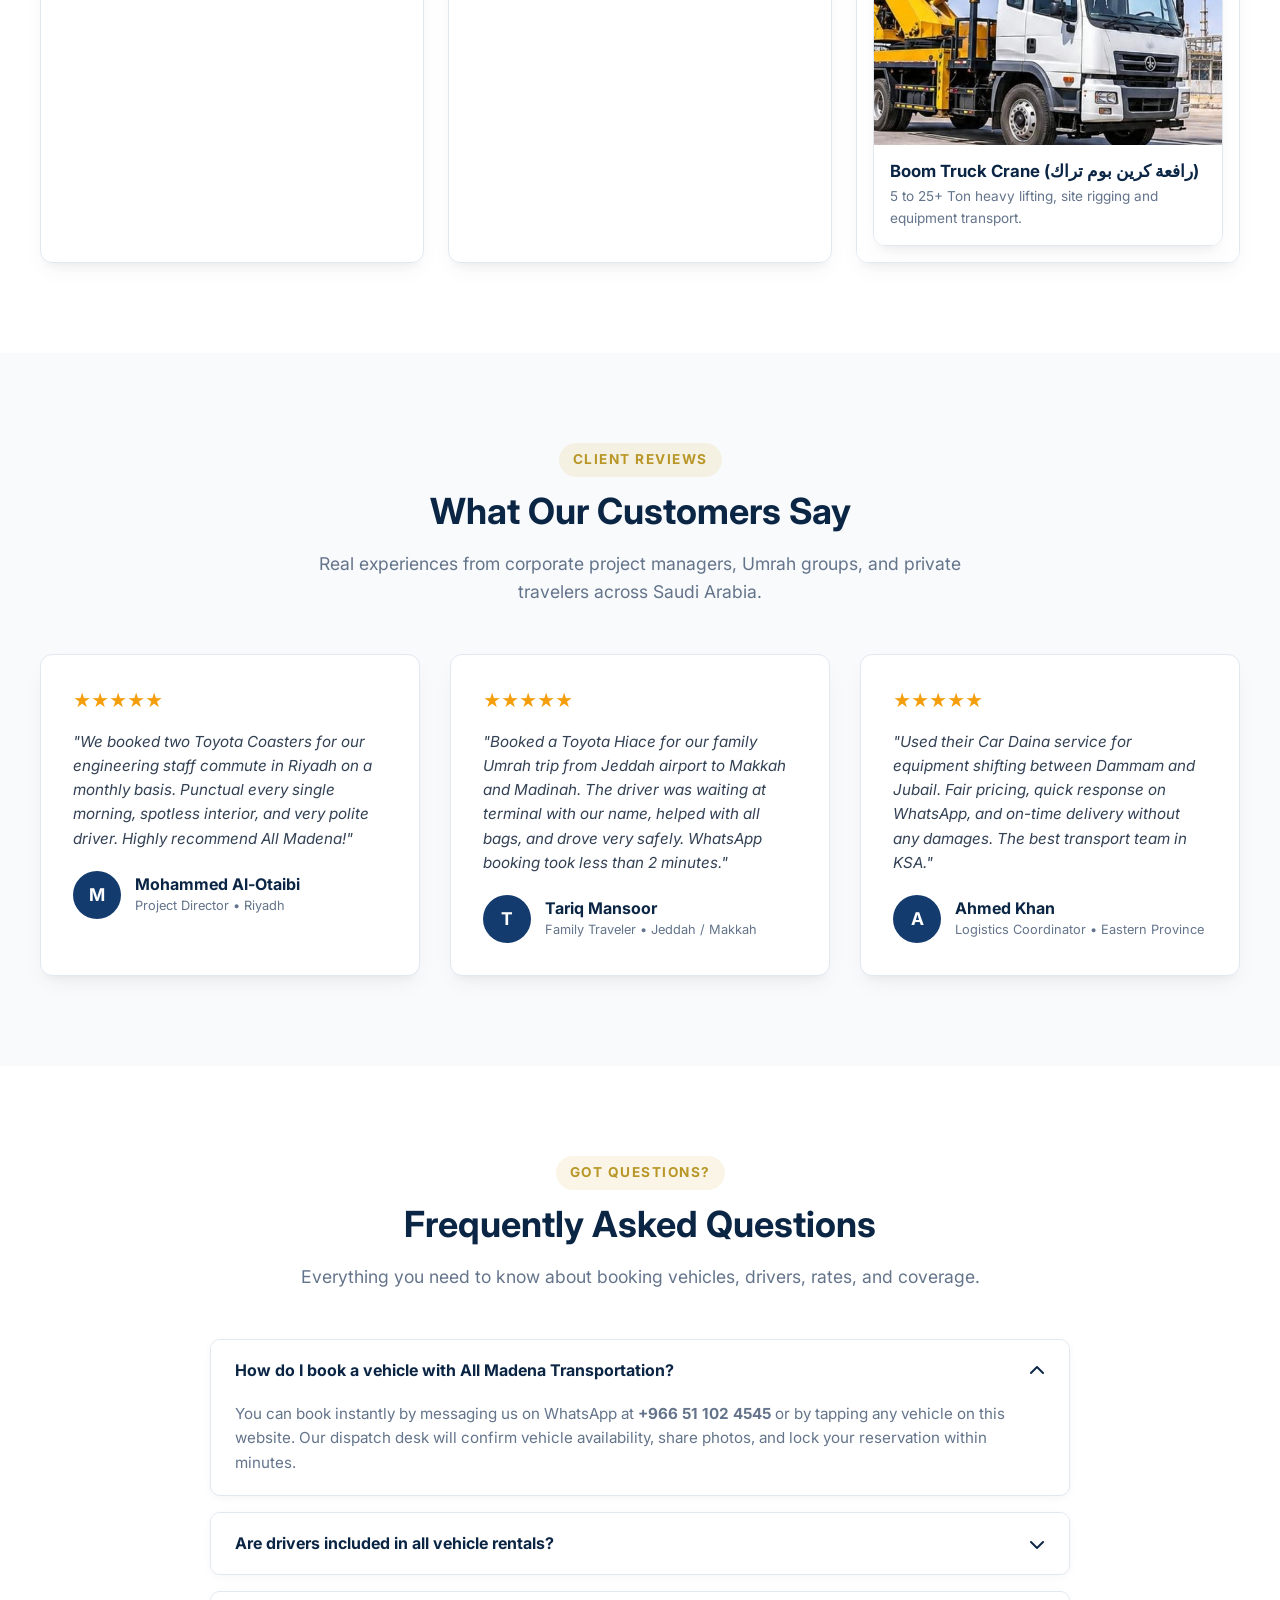
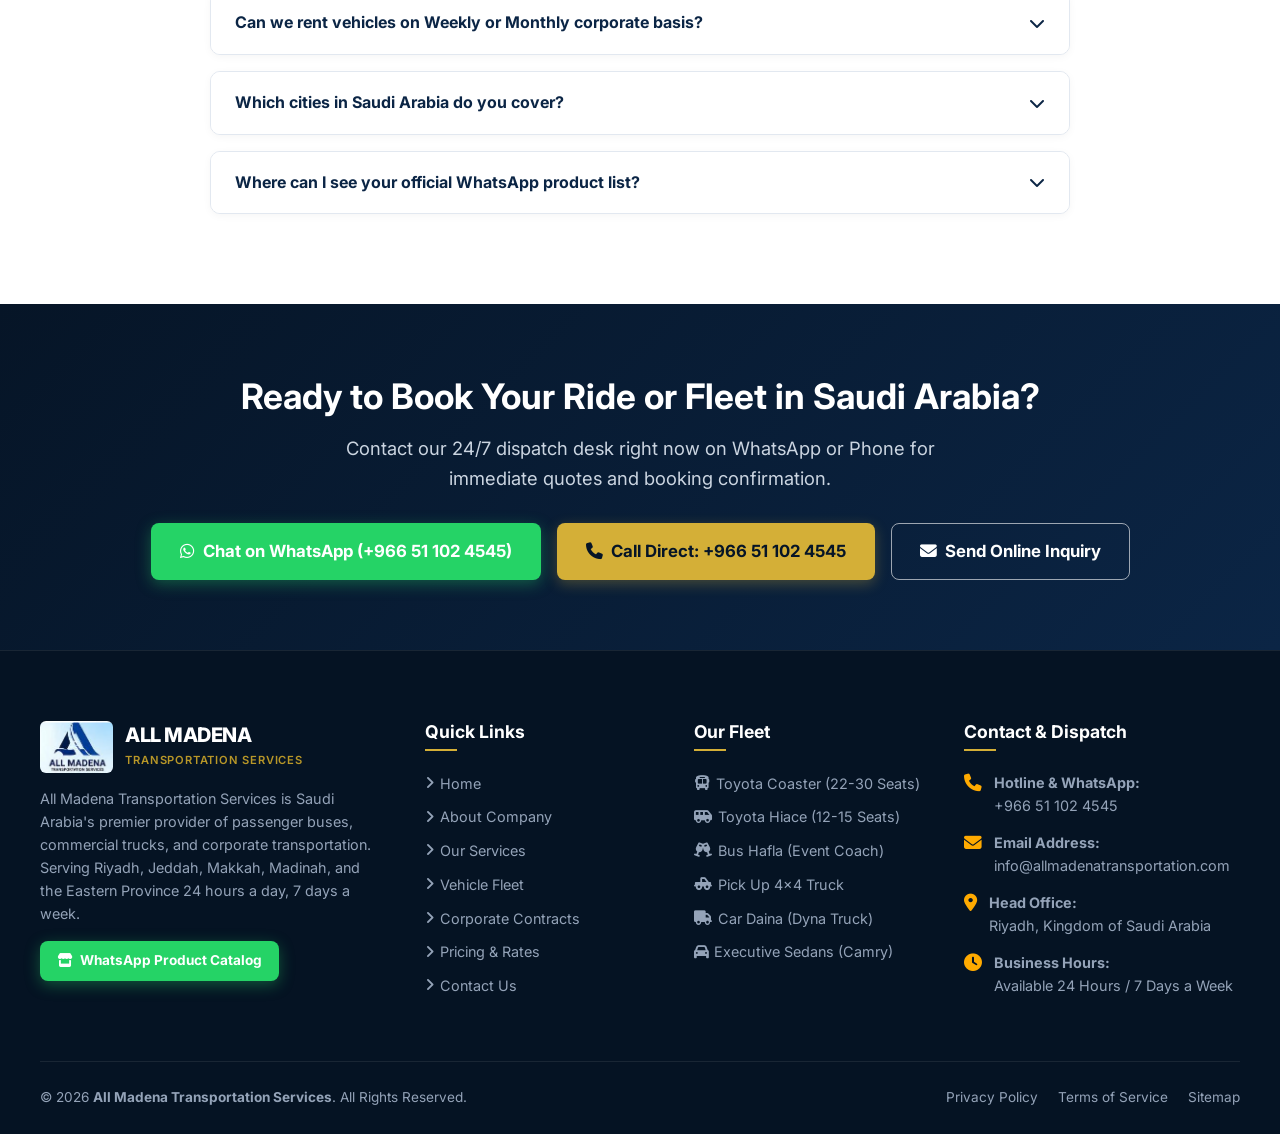
==== commit 427dd3d3: "Add Boom Truck Crane (5 to 25+ Ton Lifting) heavy equipment category with responsive image fitting a" ====
--- a/index.html
+++ b/index.html
@@ -147,6 +147,7 @@
                 <option value="Heavy Bus (50, 54, 60, 66 Seats)">Heavy Bus (50, 54, 60, 66 Seats Available for Rent)</option>
                 <option value="Pick Up Truck (Hilux/D-Max)">Pick Up Truck (Hilux/D-Max)</option>
                 <option value="Car Daina Light Truck">Car Daina / Dyna Truck (3-5 Ton)</option>
+                <option value="Boom Truck Crane (5-25+ Ton Lifting)">Boom Truck Crane / Mobile Crane (5-25+ Ton)</option>
                 <option value="Executive Sedan (Camry/VIP)">Executive Sedan (Camry/VIP)</option>
               </select>
             </div>
@@ -437,6 +438,36 @@
             </div>
           </div>
         </div>
+
+        <!-- 8. Boom Truck Crane / Mobile Crane -->
+        <div class="fleet-card">
+          <div class="fleet-image-wrap">
+            <img src="assets/images/crane-boom-truck.jpg" alt="Boom Truck Crane Mobile Crane Heavy Lifting KSA" style="object-position: center;">
+            <span class="fleet-badge">Heavy Equipment</span>
+            <span class="fleet-rate-badge">5 to 25+ Ton Lifting</span>
+          </div>
+          <div class="fleet-body">
+            <h3 class="fleet-title">Boom Truck Crane (رافعة كرين بوم تراك)</h3>
+            <span class="fleet-subtitle">Mobile Hydraulic Crane & Heavy Transport</span>
+            <div class="fleet-specs">
+              <div class="spec-item"><i class="fa-solid fa-weight-hanging"></i> Capacity: <strong>5 - 25+ Tons</strong></div>
+              <div class="spec-item"><i class="fa-solid fa-arrows-up-down"></i> Boom: <strong>Telescopic Hydraulic</strong></div>
+              <div class="spec-item"><i class="fa-solid fa-hard-hat"></i> Operator: <strong>Certified Crane Rigger</strong></div>
+              <div class="spec-item"><i class="fa-solid fa-shield-halved"></i> Safety: <strong>Aramco / Site Certified</strong></div>
+            </div>
+            <ul class="fleet-features-list">
+              <li><i class="fa-solid fa-check"></i> Precision lifting of generators, transformers, and containers</li>
+              <li><i class="fa-solid fa-check"></i> Structural steel erection and industrial rigging support</li>
+              <li><i class="fa-solid fa-check"></i> Available on hourly dispatch, daily shifts, and monthly contracts</li>
+            </ul>
+            <div class="fleet-footer">
+              <a href="fleet.html" class="btn btn-outline-dark btn-sm">Full Details</a>
+              <a href="https://wa.me/966511024545?text=Hello,%20I%20want%20to%20rent%20a%20Boom%20Truck%20Crane%20via%20allmadenatransportation.com" target="_blank" class="btn btn-whatsapp btn-sm">
+                <i class="fa-brands fa-whatsapp"></i> Rent Boom Crane
+              </a>
+            </div>
+          </div>
+        </div>
       </div>
     </div>
   </section>
@@ -461,6 +492,7 @@
               <option value="heavybus">Heavy Bus (50, 54, 60, 66 Seats)</option>
               <option value="pickup">Pick Up Truck (Hilux/D-Max 4x4)</option>
               <option value="daina">Car Daina / Dyna Truck (3-5 Ton)</option>
+              <option value="crane">Boom Truck Crane (5-25+ Ton Lifting)</option>
               <option value="sedan">Executive Sedan / Toyota Camry</option>
             </select>
           </div>
@@ -748,8 +780,19 @@
             <p style="font-size: 0.85rem; color: var(--text-muted); margin: 0;">Heavy passenger & labor transit coach for construction & staff.</p>
           </div>
         </div>
-        <div style="border-radius: 12px; overflow: hidden; box-shadow: var(--card-shadow); border: 1px solid var(--border);"><img src="assets/images/real-coaster-portrait.jpg" alt="Toyota Coaster Full Front Profile" style="width: 100%; height: 260px; object-fit: cover;"><div style="padding: 16px; background: #fff;"><h4 style="font-size: 1.05rem; margin-bottom: 4px; color: var(--primary);">Toyota Coaster Depot View</h4>
+        <div style="border-radius: 12px; overflow: hidden; box-shadow: var(--card-shadow); border: 1px solid var(--border);">
+          <img src="assets/images/real-coaster-portrait.jpg" alt="Toyota Coaster Full Front Profile" style="width: 100%; height: 260px; object-fit: cover;">
+          <div style="padding: 16px; background: #fff;">
+            <h4 style="font-size: 1.05rem; margin-bottom: 4px; color: var(--primary);">Toyota Coaster Depot View</h4>
             <p style="font-size: 0.85rem; color: var(--text-muted); margin: 0;">High roof, immaculate maintenance and safety verified.</p>
+          </div>
+        </div>
+
+        <div style="border-radius: 12px; overflow: hidden; box-shadow: var(--card-shadow); border: 1px solid var(--border);">
+          <img src="assets/images/crane-boom-truck.jpg" alt="Mobile Boom Truck Crane Heavy Lifting KSA" style="width: 100%; height: 260px; object-fit: cover; object-position: center;">
+          <div style="padding: 16px; background: #fff;">
+            <h4 style="font-size: 1.05rem; margin-bottom: 4px; color: var(--primary);">Boom Truck Crane (رافعة كرين بوم تراك)</h4>
+            <p style="font-size: 0.85rem; color: var(--text-muted); margin: 0;">5 to 25+ Ton heavy lifting, site rigging and equipment transport.</p>
           </div>
         </div>
       </div>
--- a/assets/css/style.css
+++ b/assets/css/style.css
@@ -1833,3 +1833,31 @@
     display: flex !important;
   }
 }
+
+/* Universal Responsive Image Fitting */
+.fleet-image-wrap img,
+.service-image-wrap img {
+  width: 100%;
+  height: 100%;
+  object-fit: cover;
+  object-position: center center;
+  transition: transform 0.45s ease;
+}
+
+@media (max-width: 768px) {
+  .fleet-image-wrap {
+    height: 220px;
+  }
+  .service-image-wrap {
+    height: 185px;
+  }
+}
+
+@media (max-width: 480px) {
+  .fleet-image-wrap {
+    height: 205px;
+  }
+  .service-image-wrap {
+    height: 175px;
+  }
+}
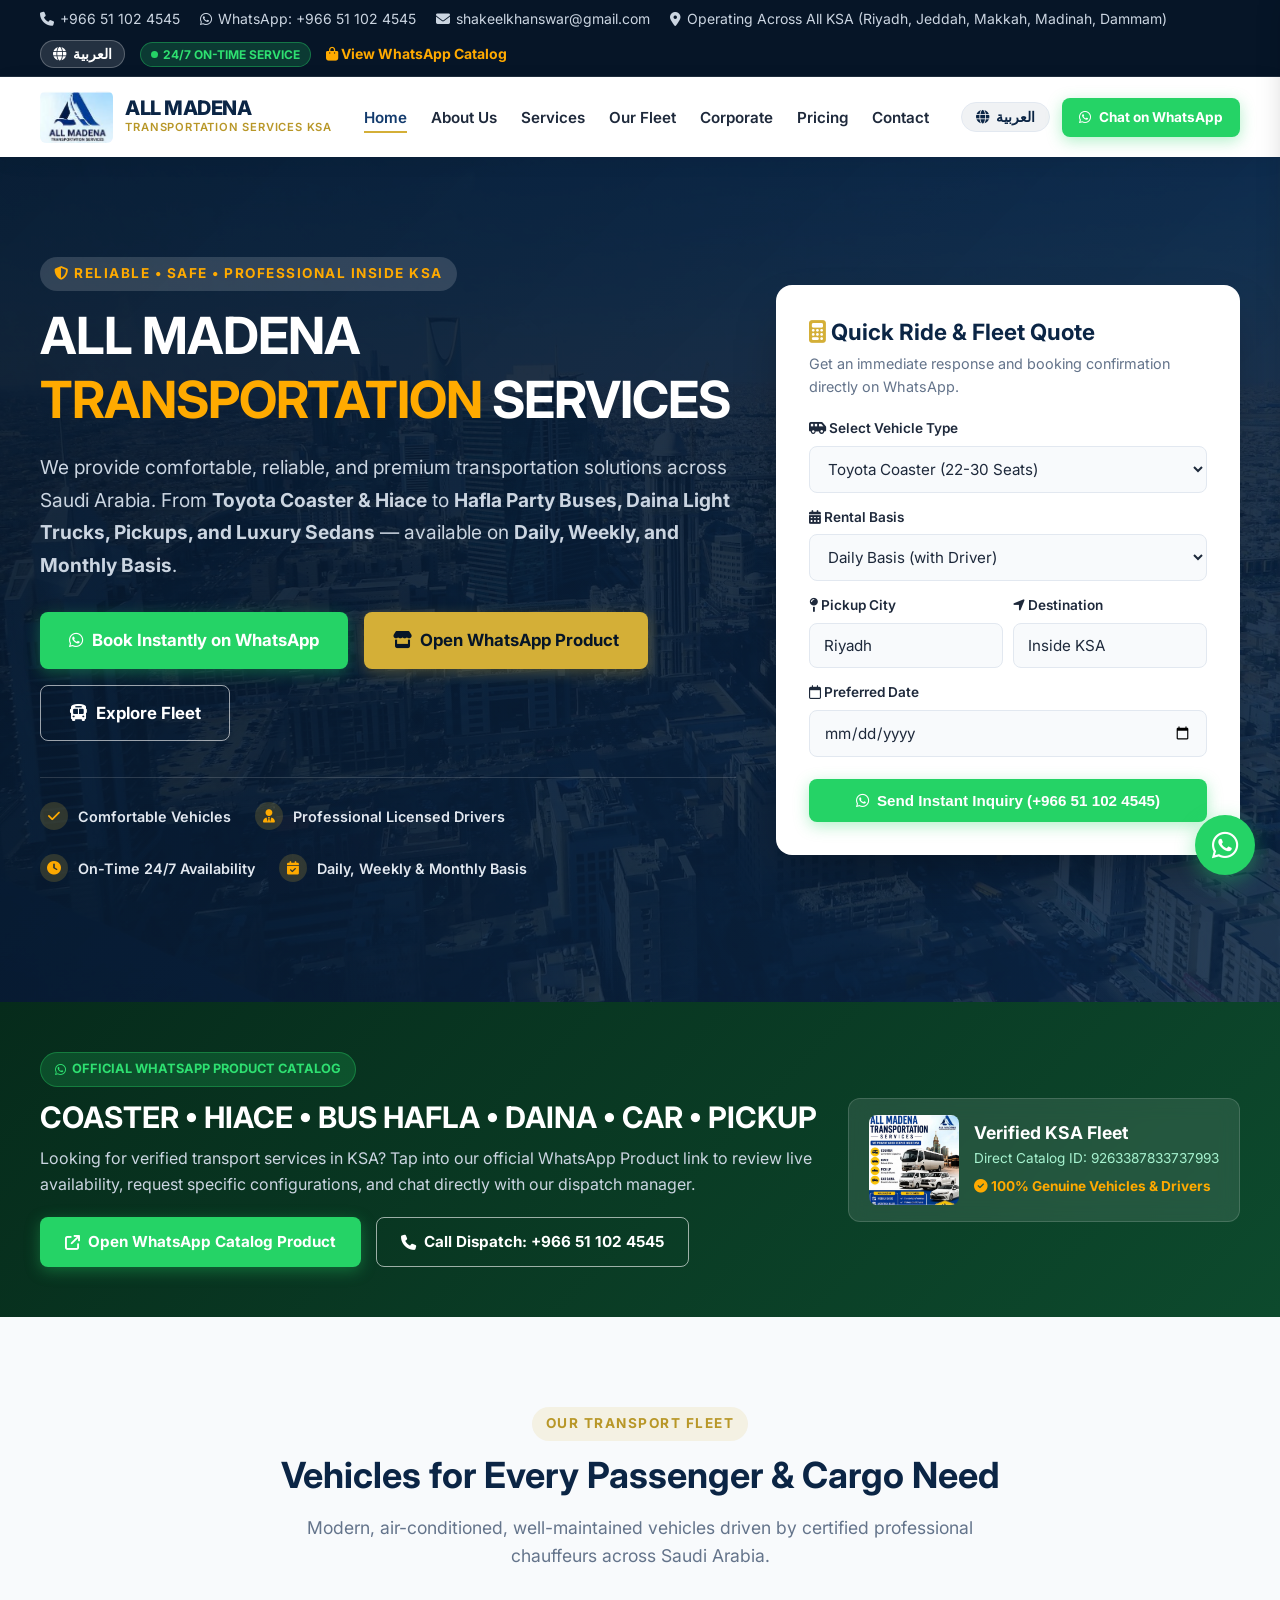
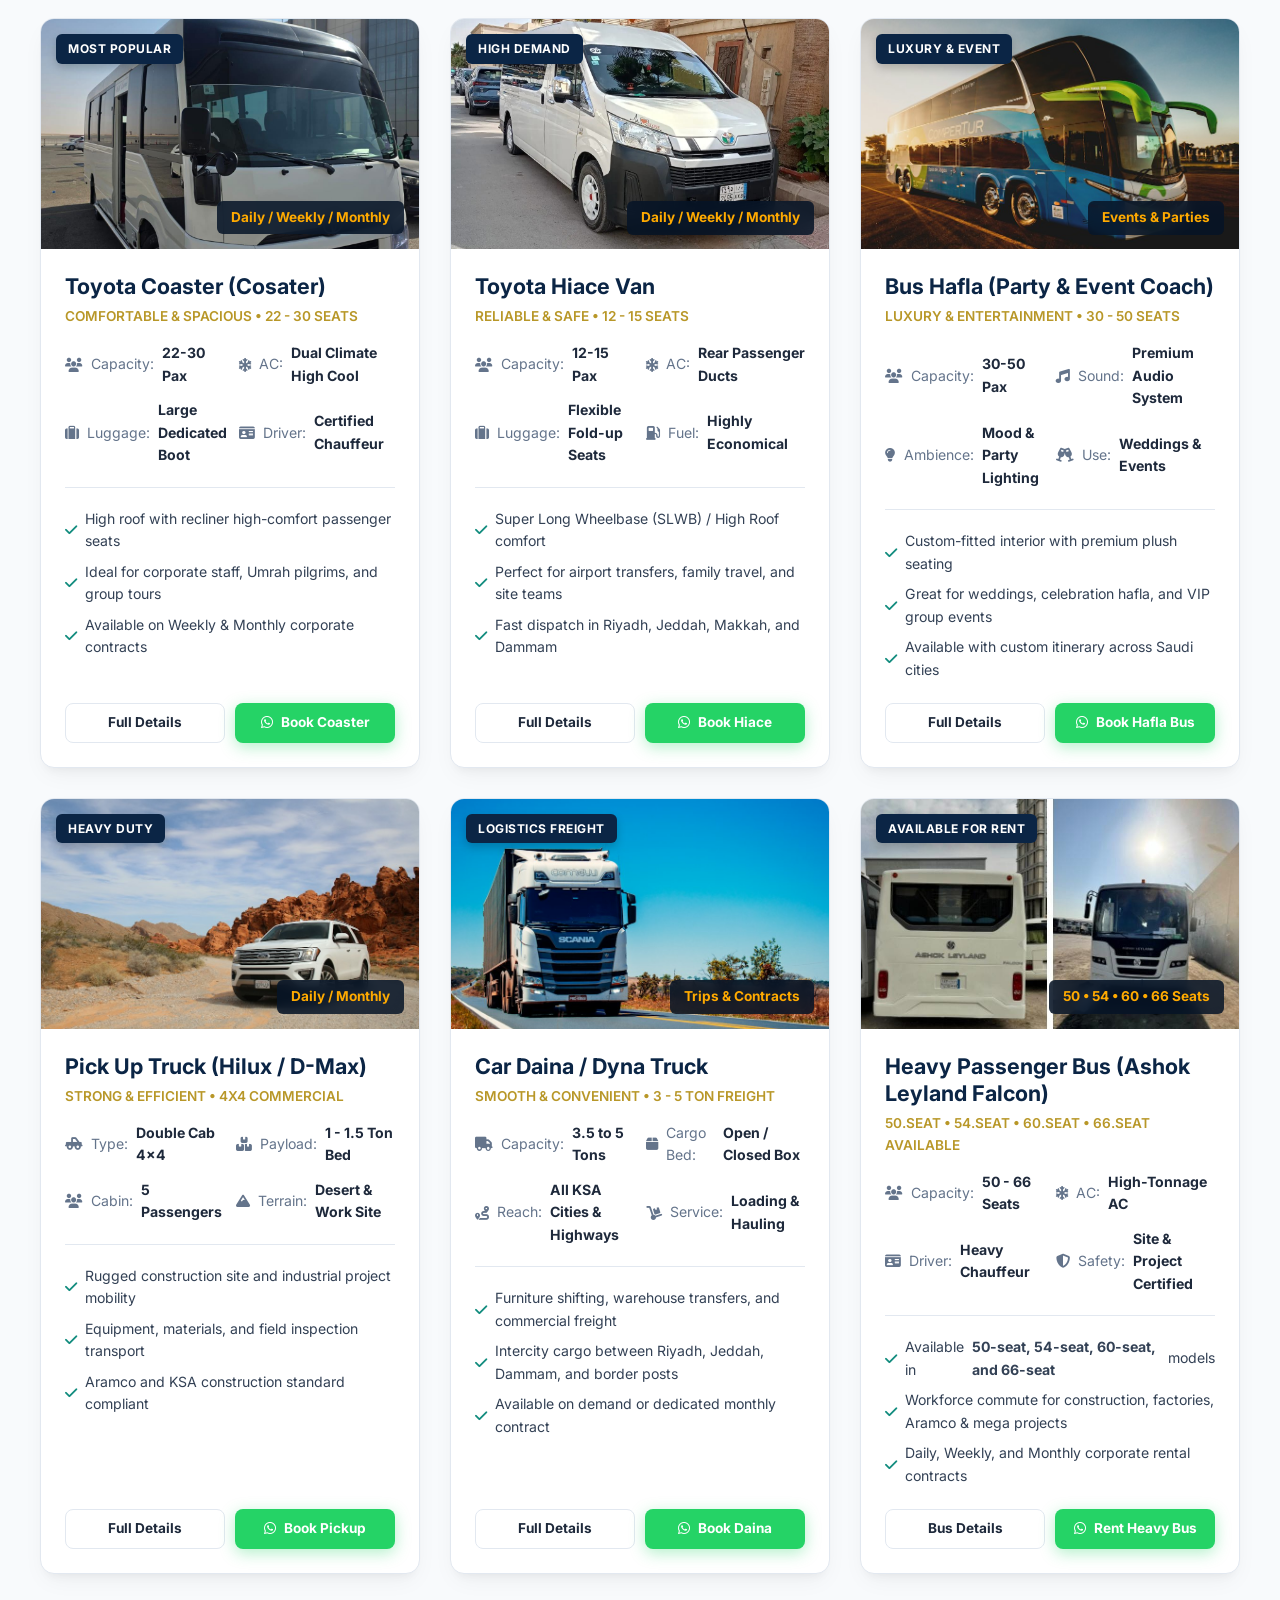
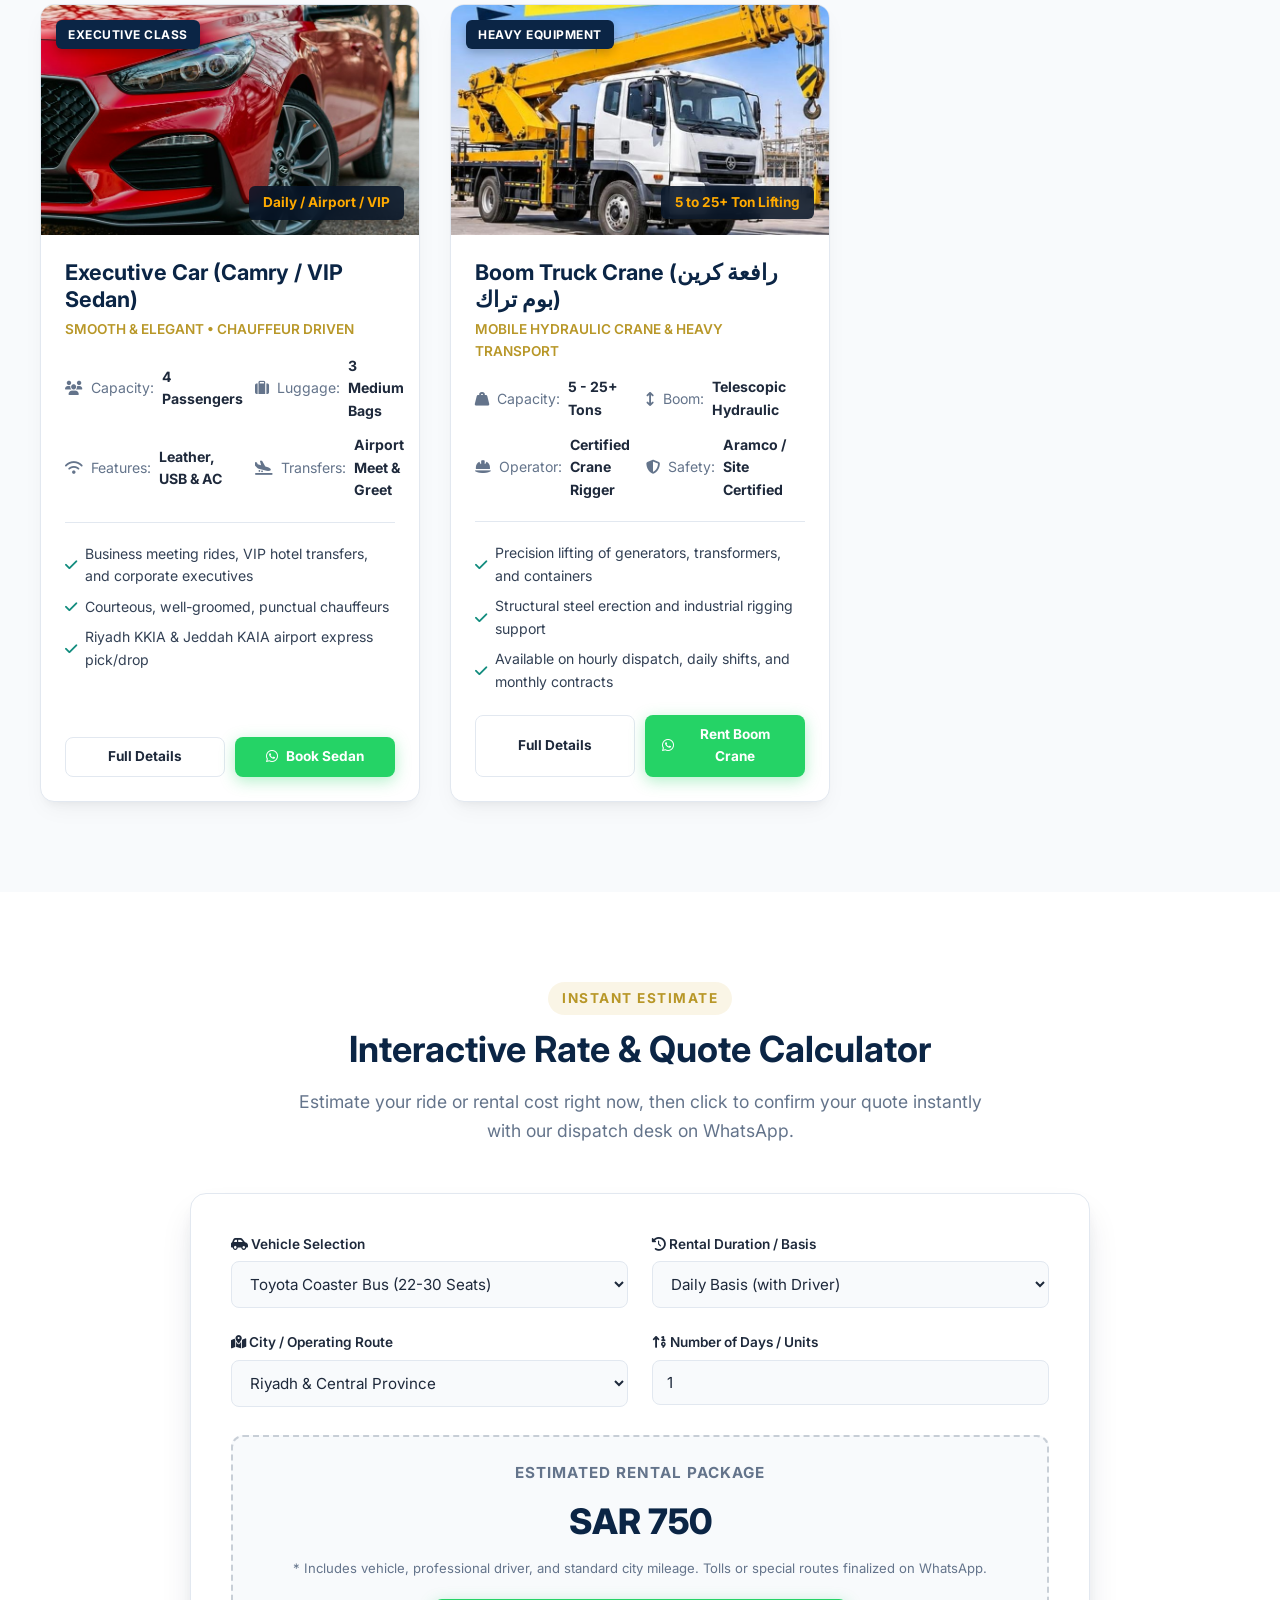
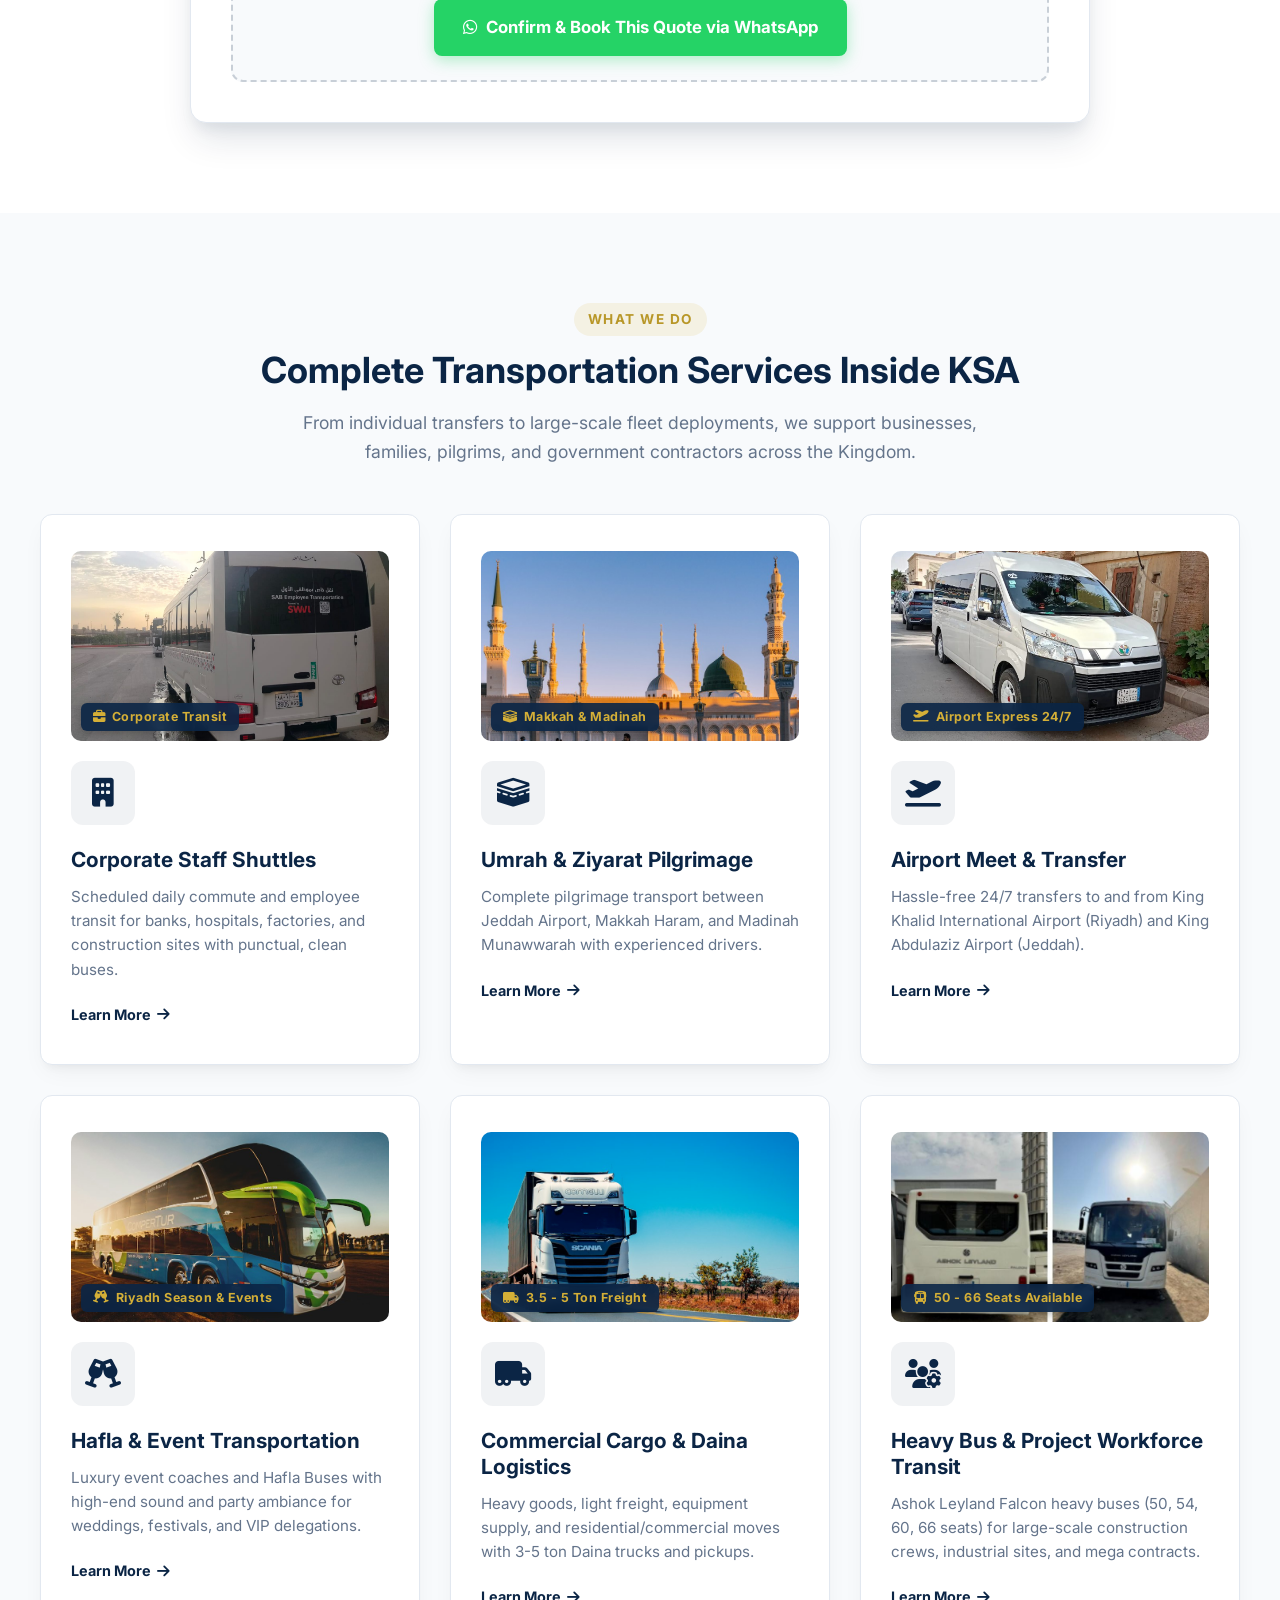
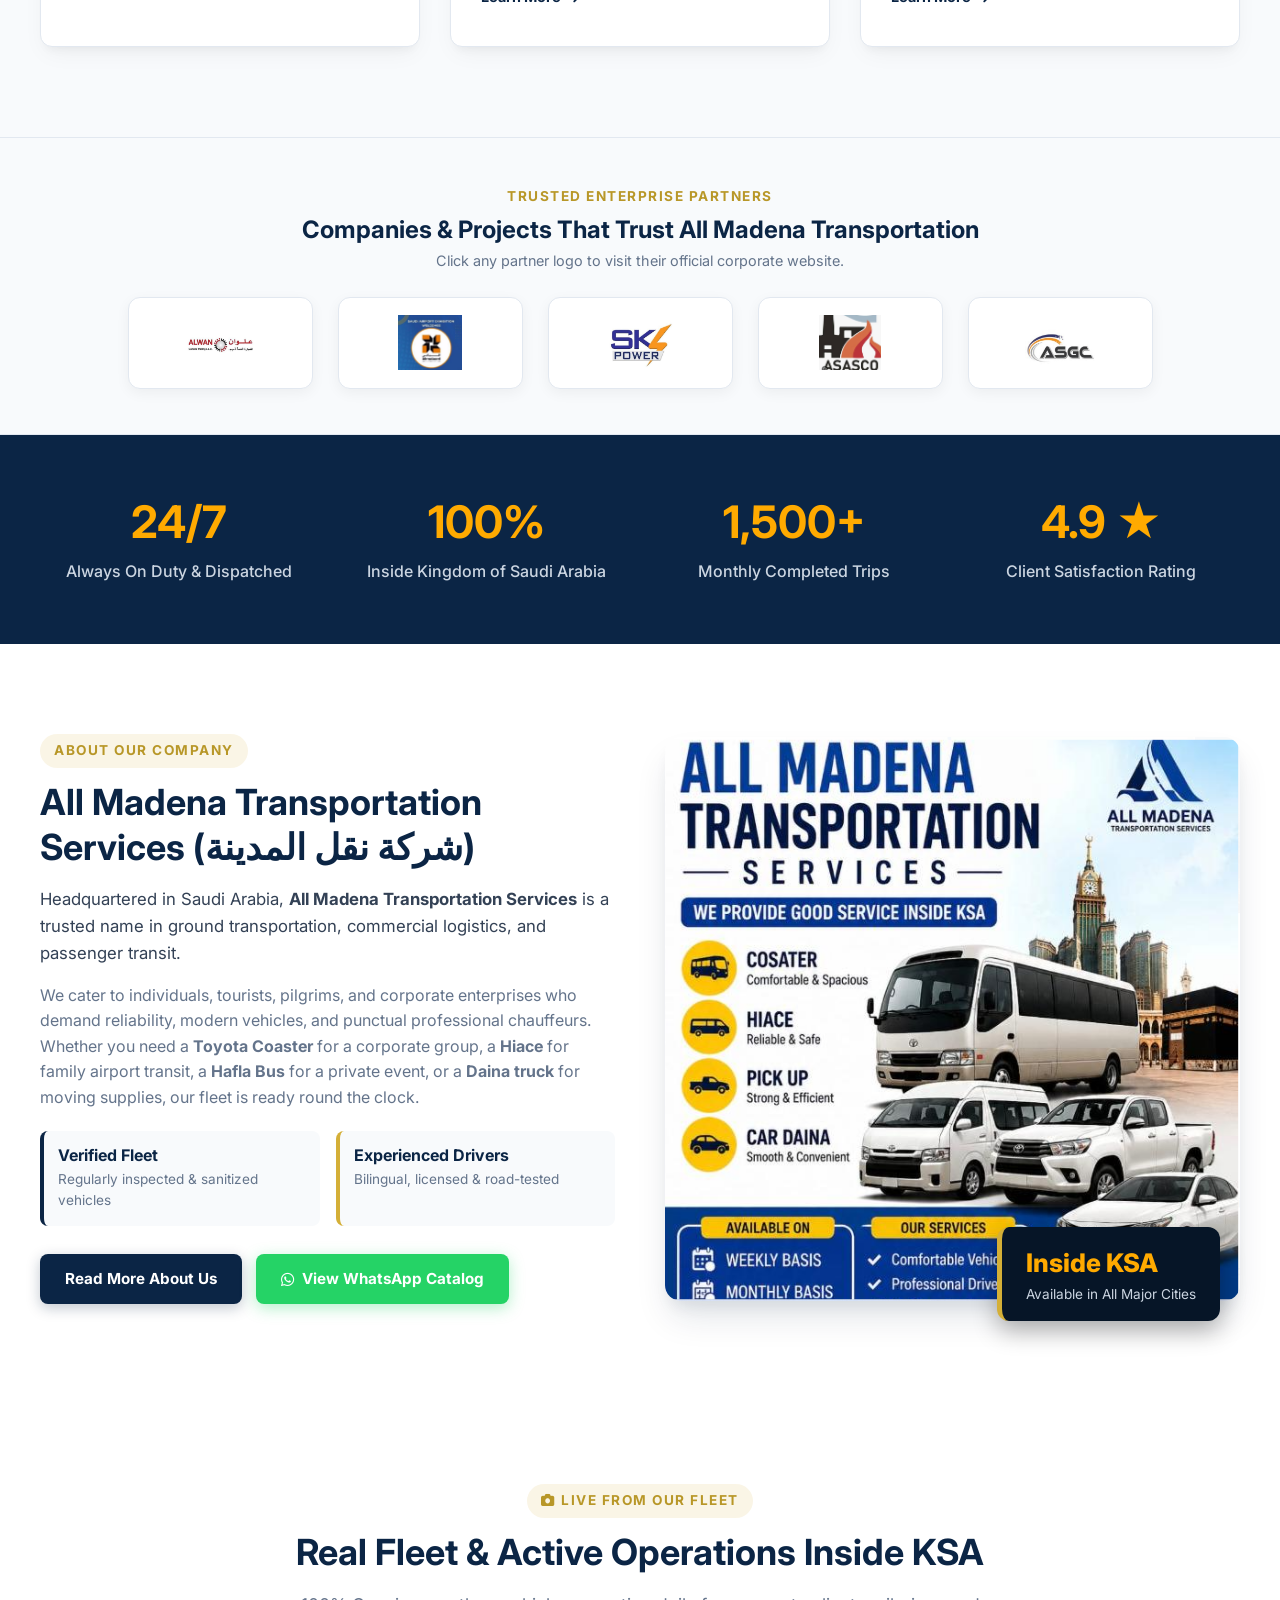
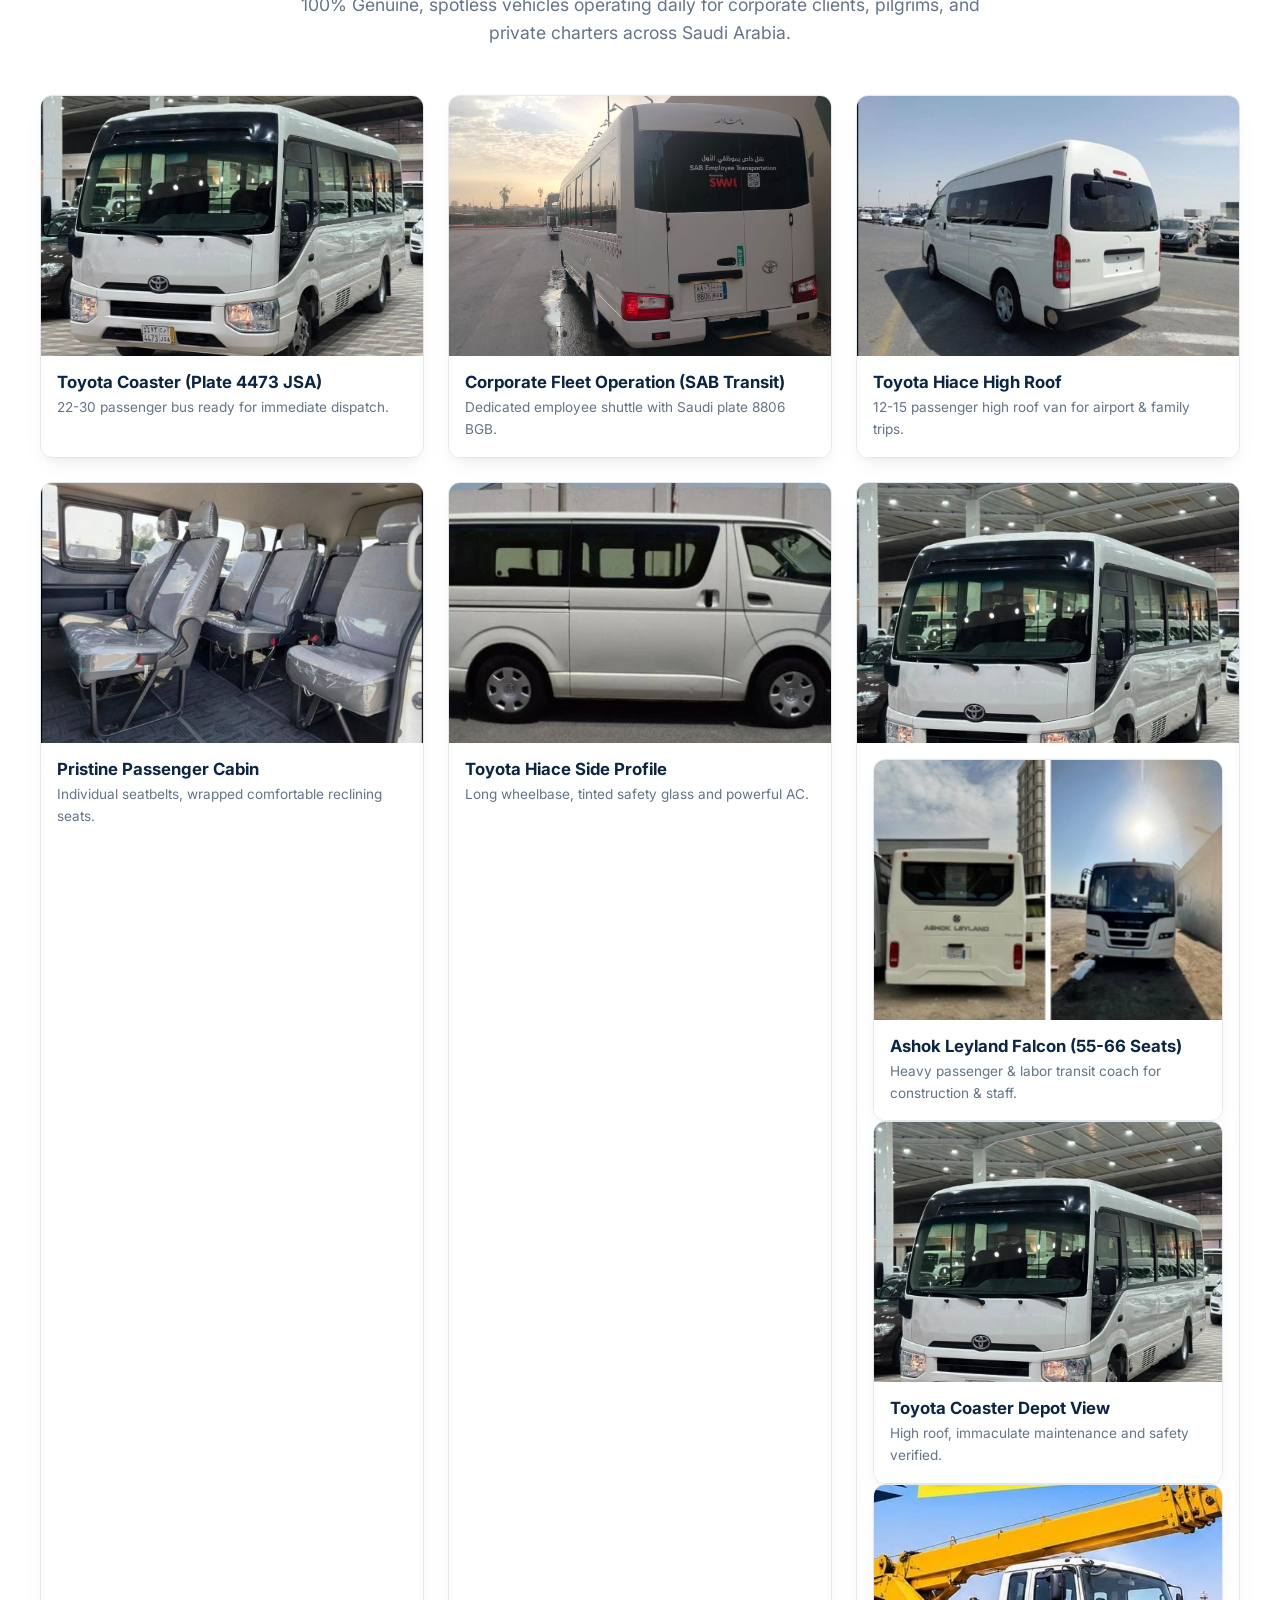
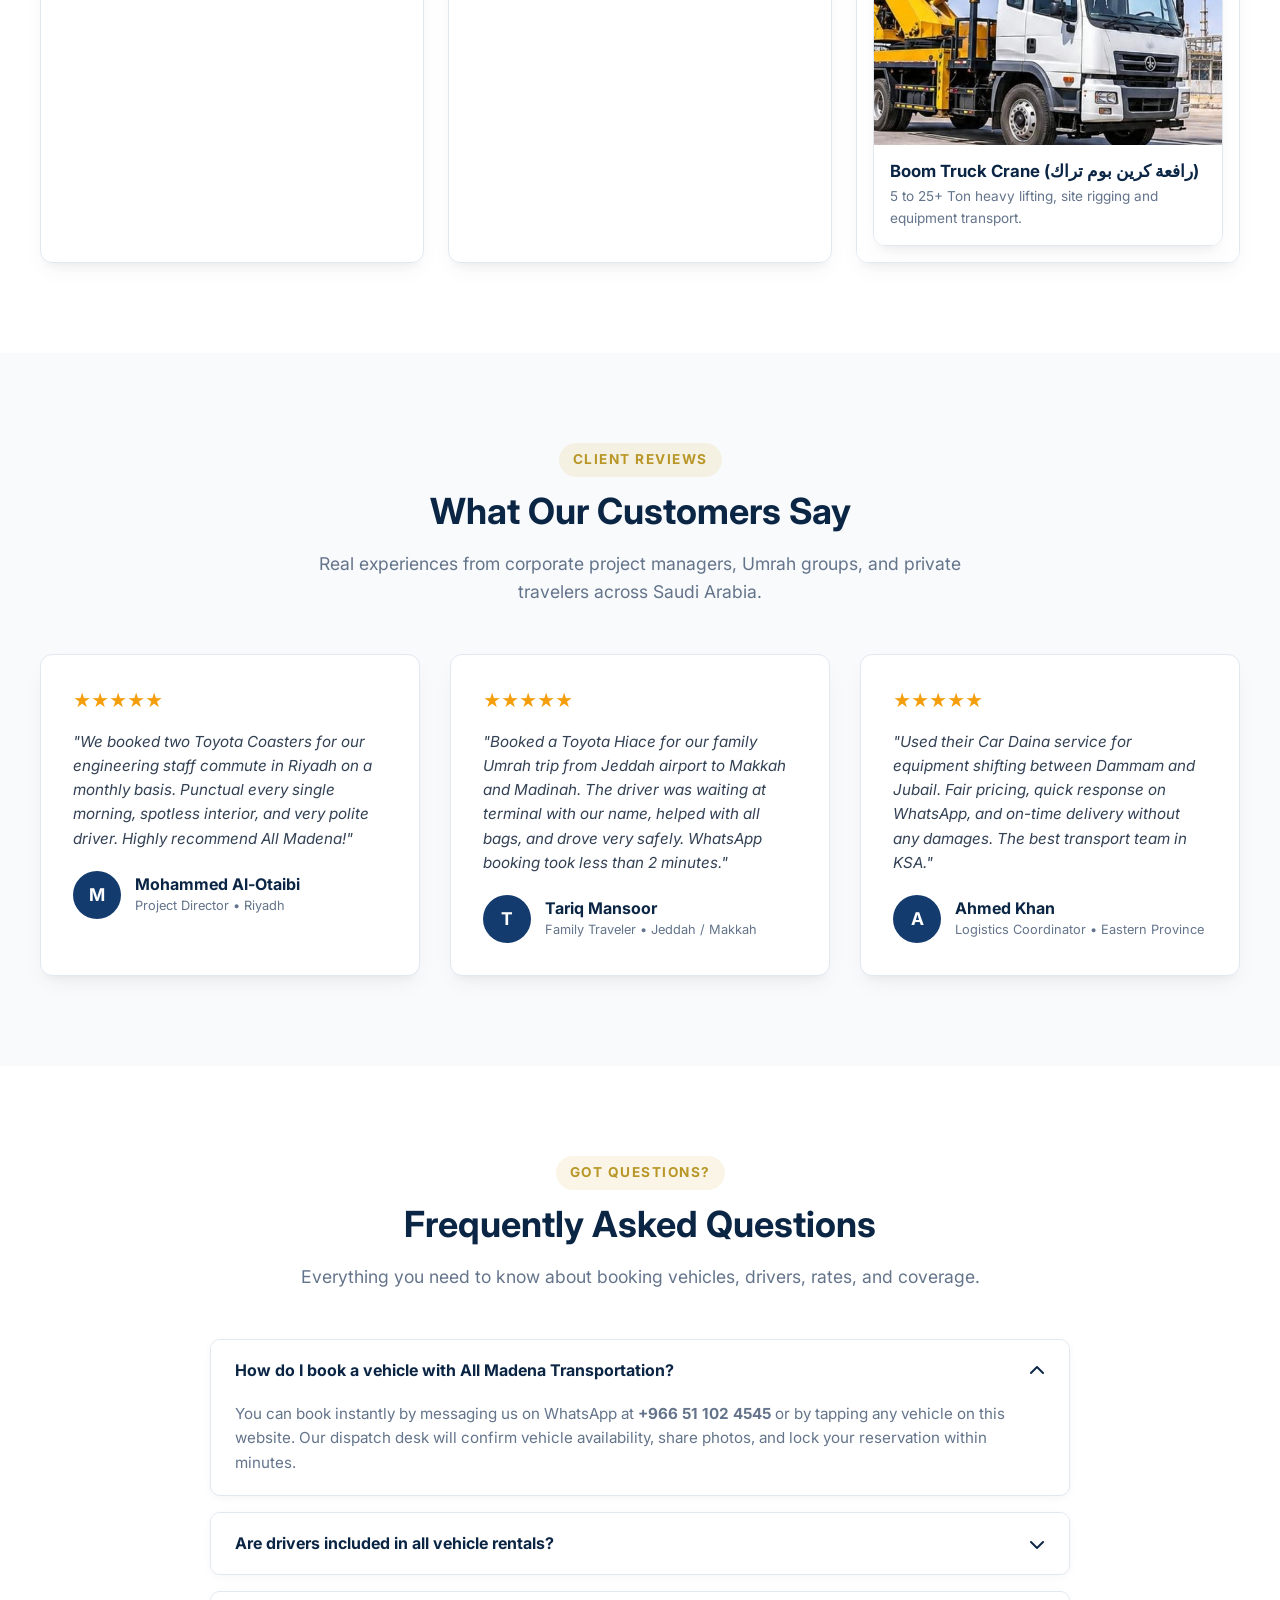
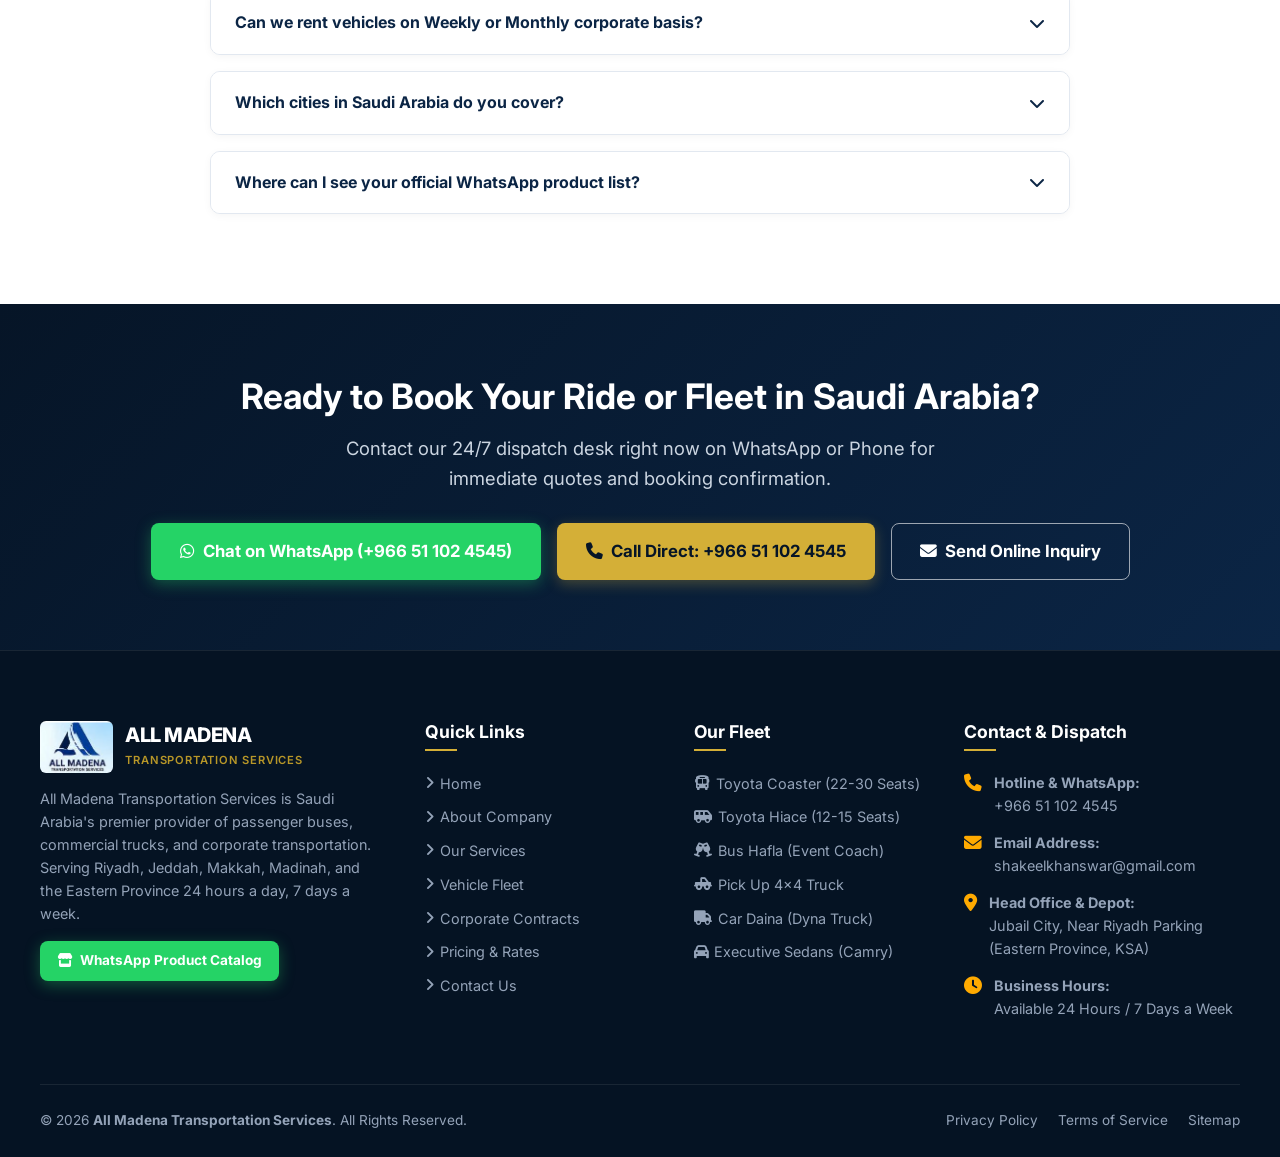
==== commit 4660c3a9: "Update official contact email to shakeelkhanswar@gmail.com and operating location to Jubail City nea" ====
--- a/index.html
+++ b/index.html
@@ -36,7 +36,7 @@
       <div class="top-info">
         <a href="tel:+966511024545"><i class="fa-solid fa-phone"></i> +966 51 102 4545</a>
         <a href="https://wa.me/966511024545" target="_blank"><i class="fa-brands fa-whatsapp"></i> WhatsApp: +966 51 102 4545</a>
-        <a href="mailto:info@allmadenatransportation.com"><i class="fa-solid fa-envelope"></i> info@allmadenatransportation.com</a>
+        <a href="mailto:shakeelkhanswar@gmail.com"><i class="fa-solid fa-envelope"></i> shakeelkhanswar@gmail.com</a>
         <span><i class="fa-solid fa-location-dot"></i> Operating Across All KSA (Riyadh, Jeddah, Makkah, Madinah, Dammam)</span>
       </div>
       <div class="top-actions">
@@ -988,14 +988,14 @@
             <i class="fa-solid fa-envelope"></i>
             <div>
               <strong>Email Address:</strong><br>
-              <a href="mailto:info@allmadenatransportation.com">info@allmadenatransportation.com</a>
+              <a href="mailto:shakeelkhanswar@gmail.com">shakeelkhanswar@gmail.com</a>
             </div>
           </div>
           <div class="footer-contact-item">
             <i class="fa-solid fa-location-dot"></i>
             <div>
-              <strong>Head Office:</strong><br>
-              Riyadh, Kingdom of Saudi Arabia
+              <strong>Head Office & Depot:</strong><br>
+              Jubail City, Near Riyadh Parking (Eastern Province, KSA)
             </div>
           </div>
           <div class="footer-contact-item">
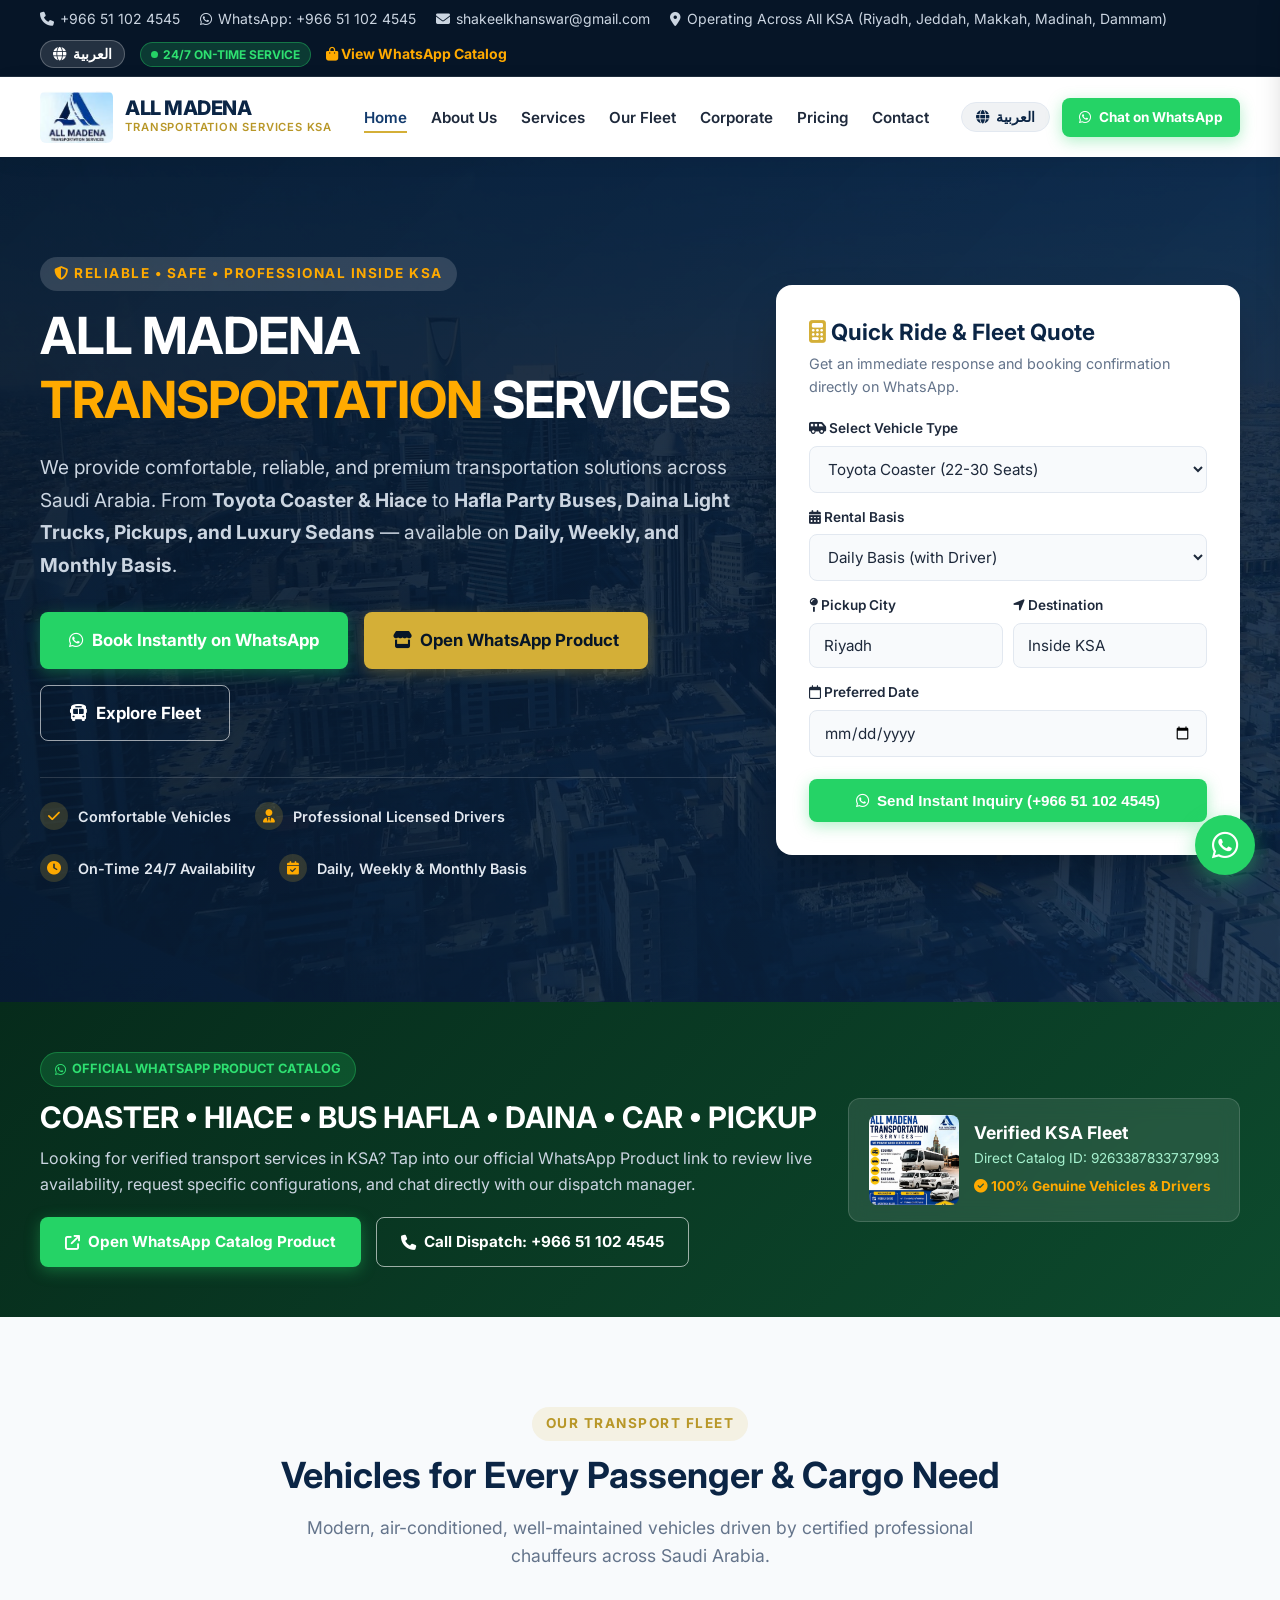
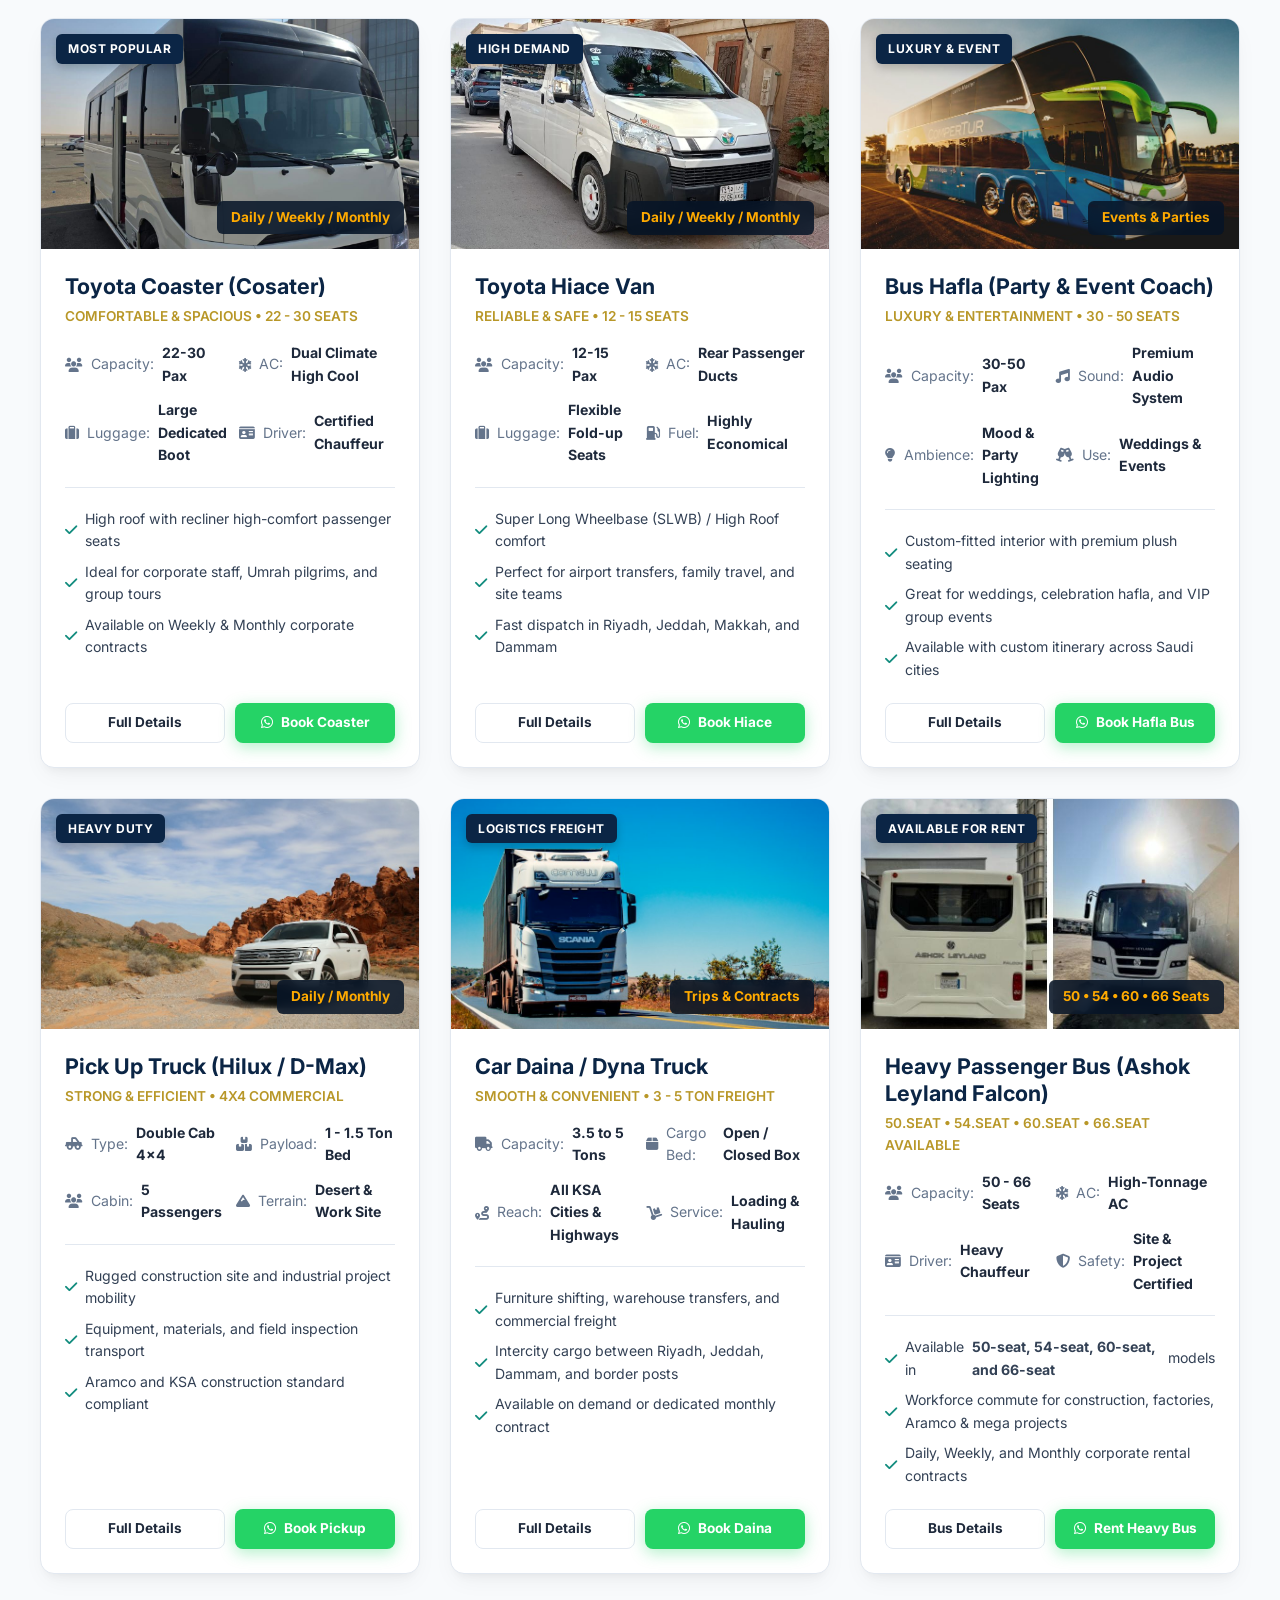
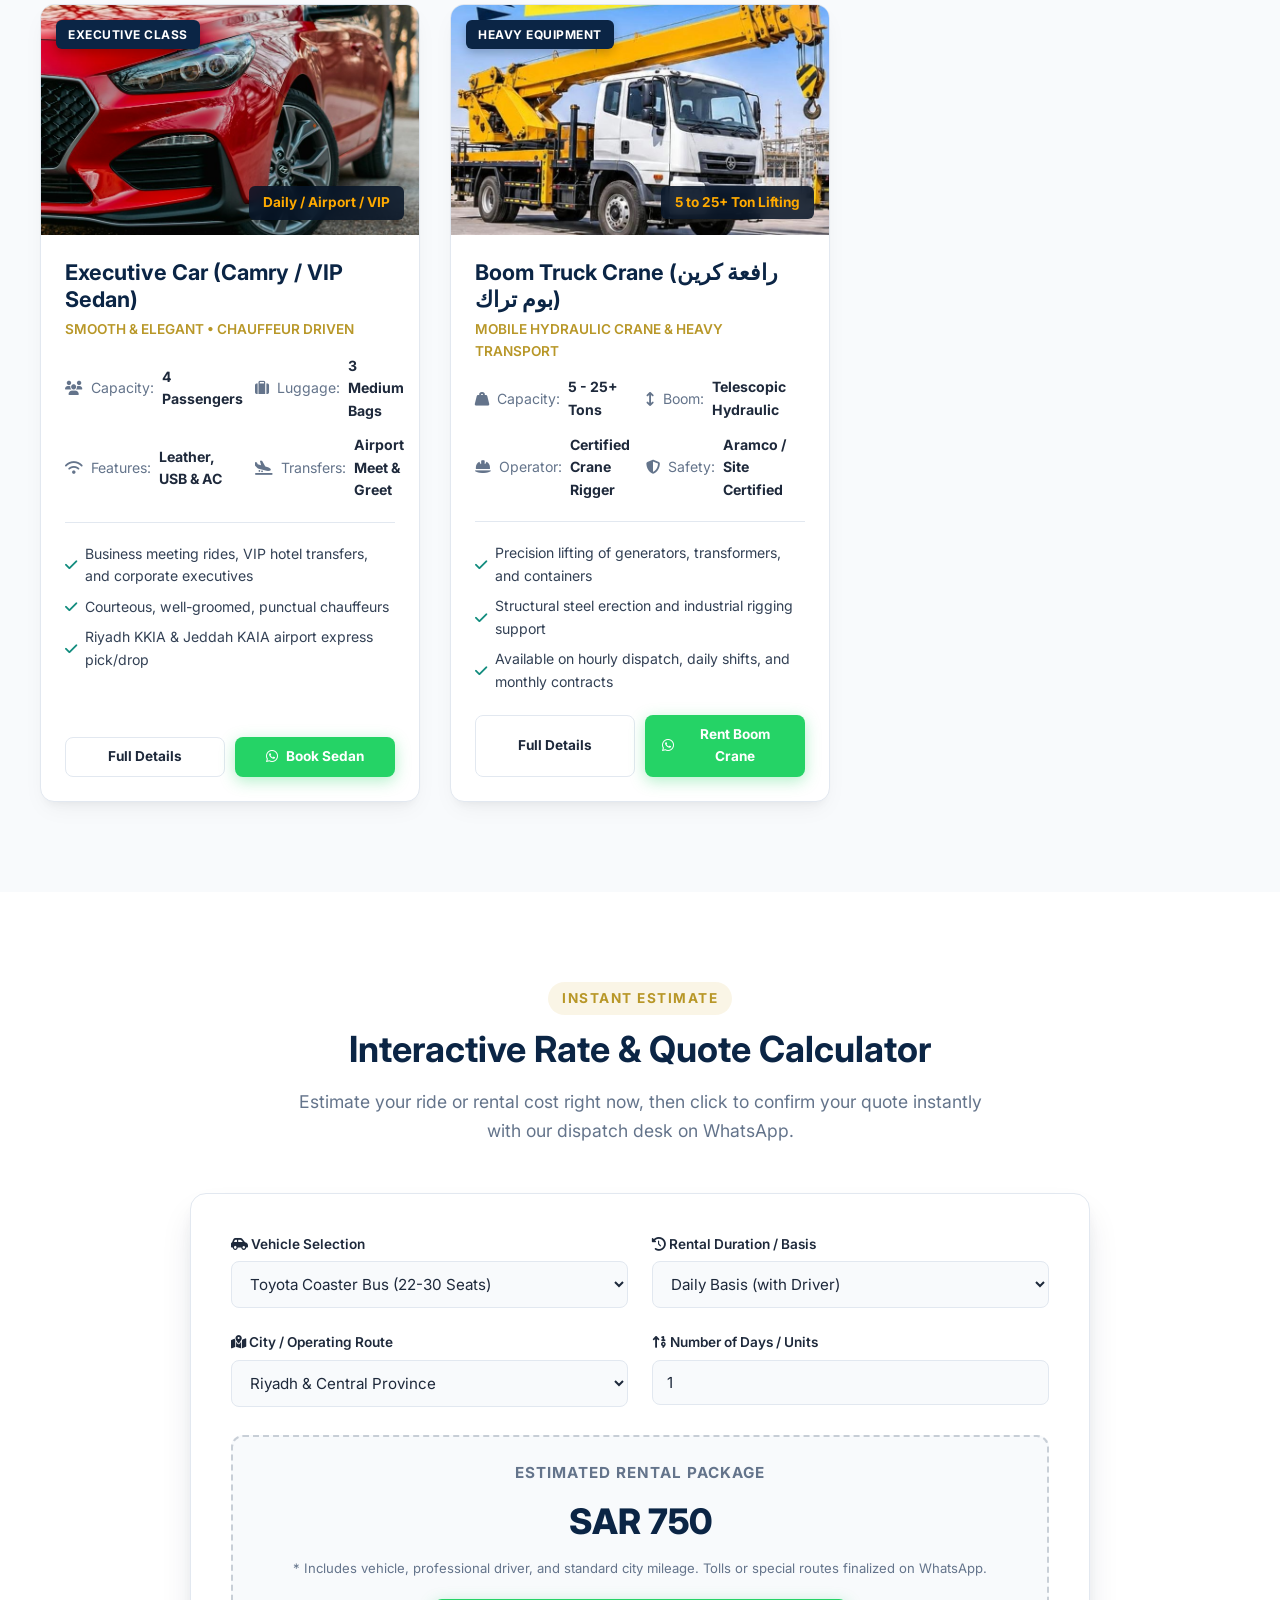
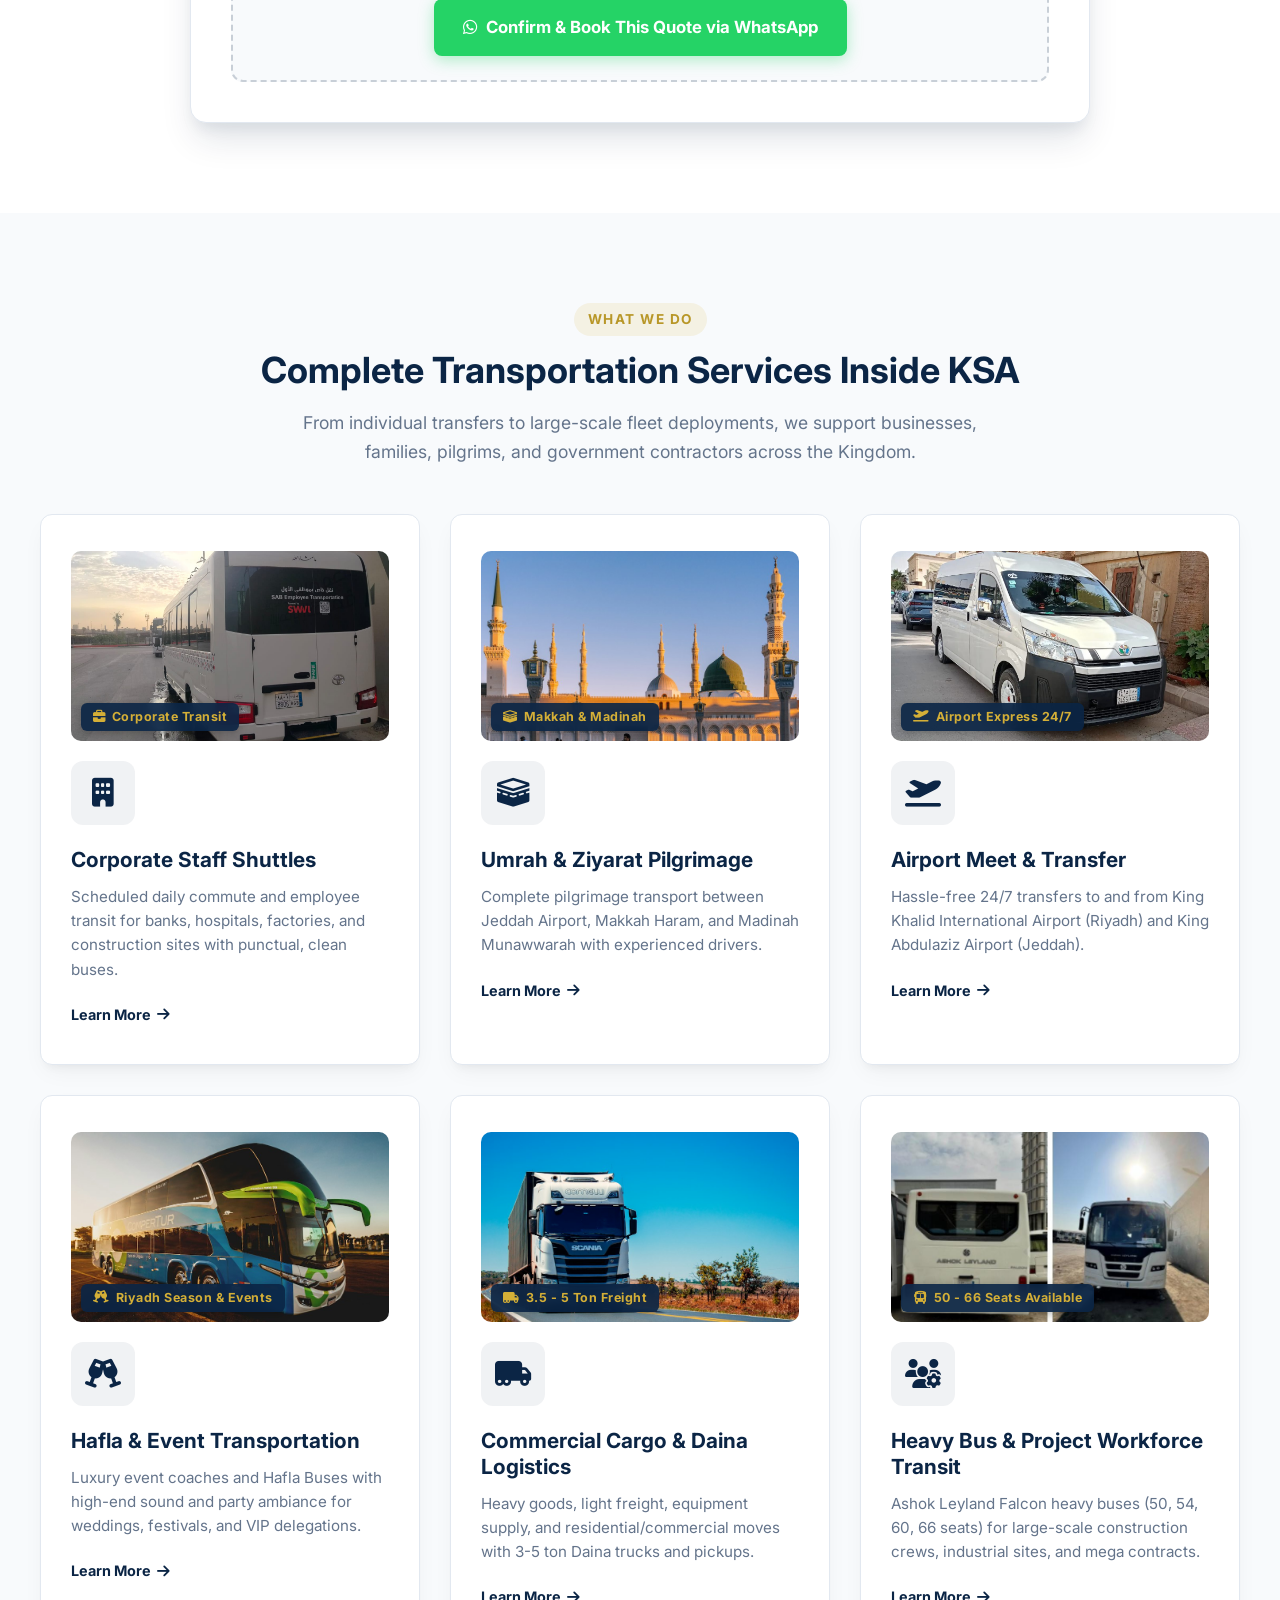
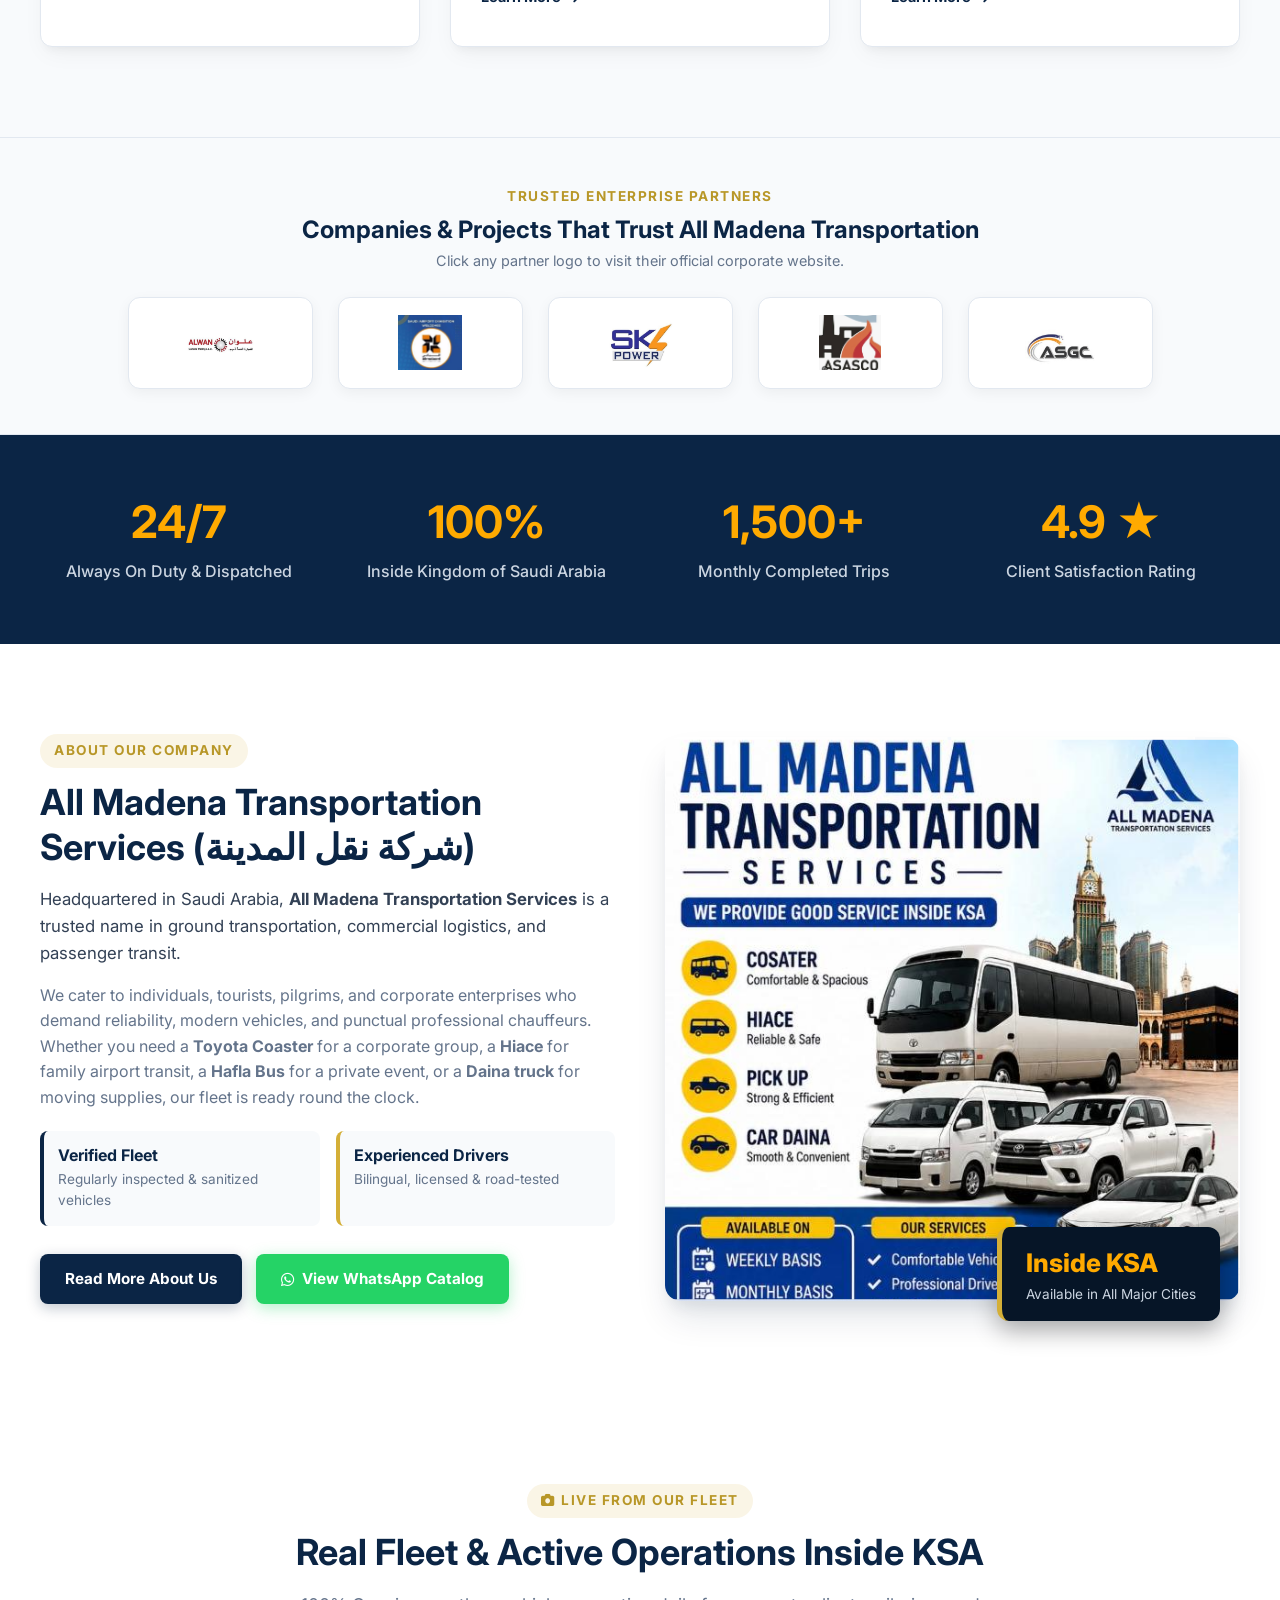
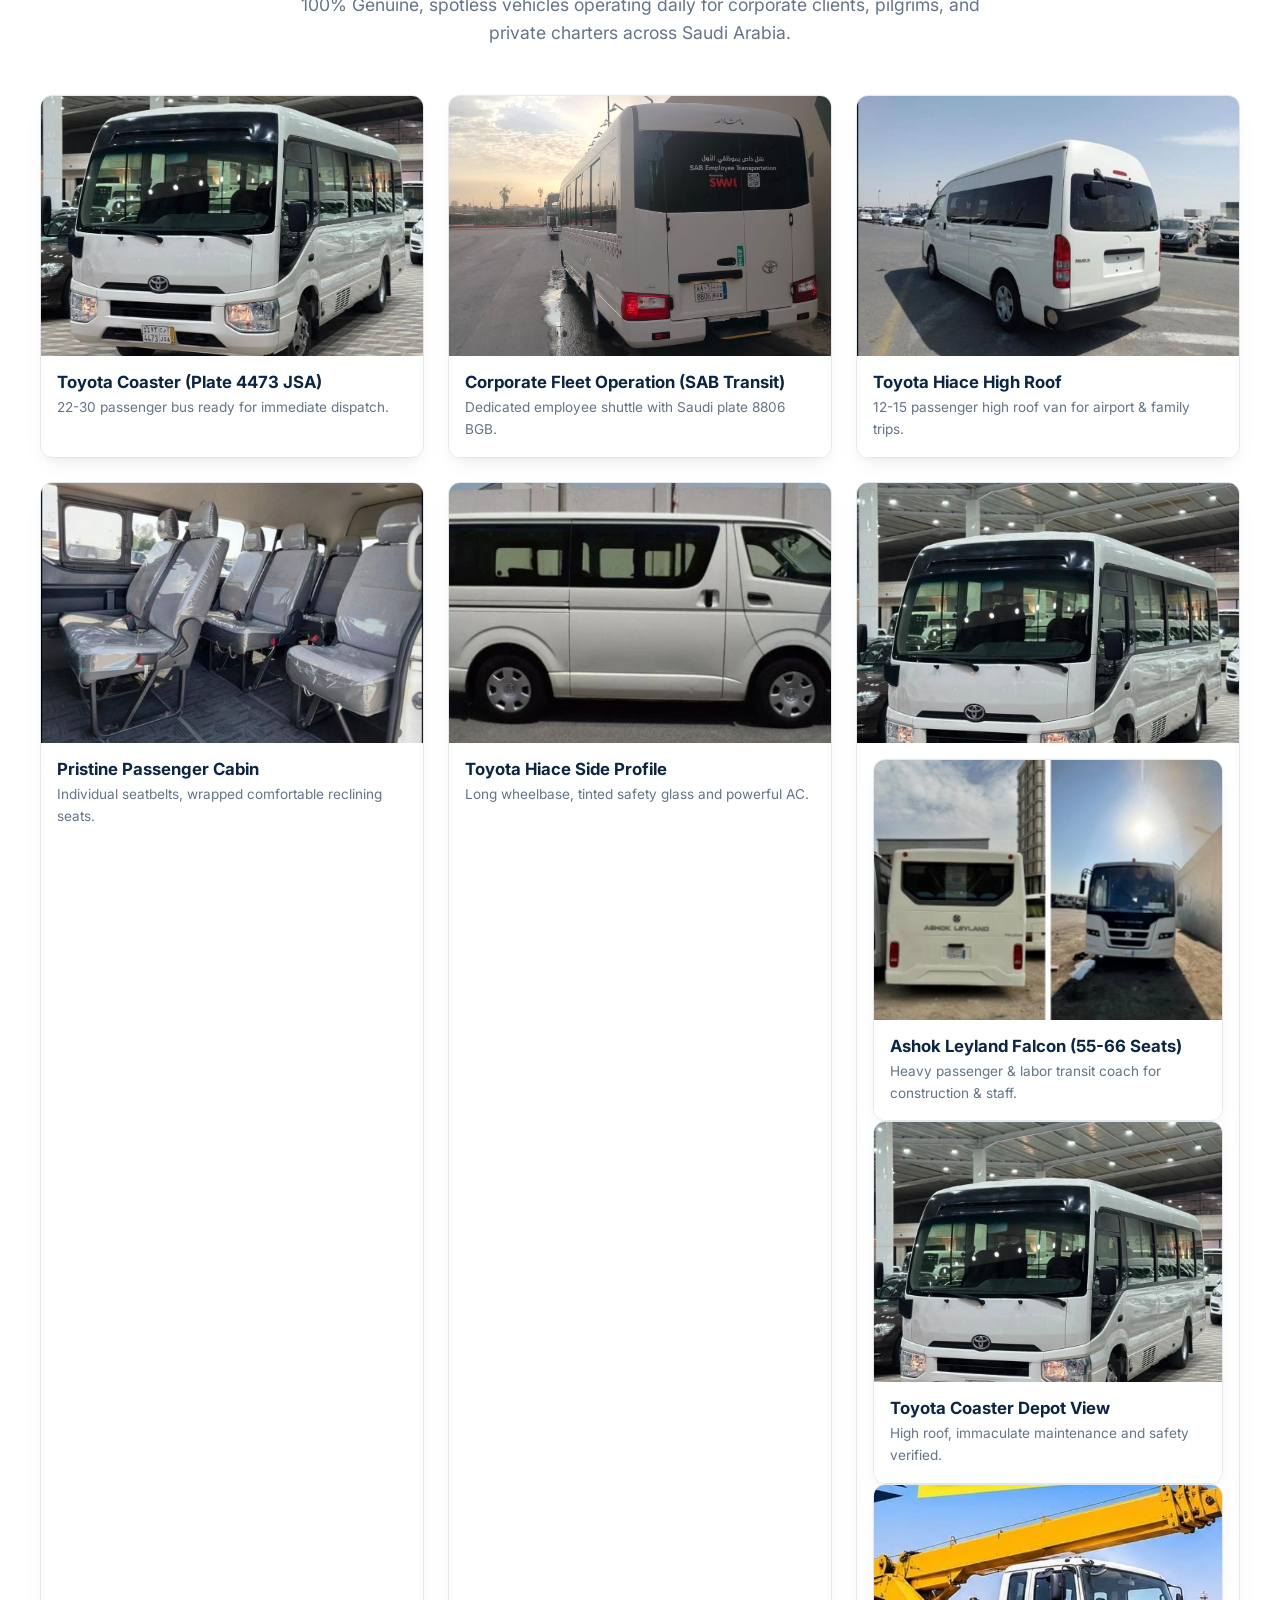
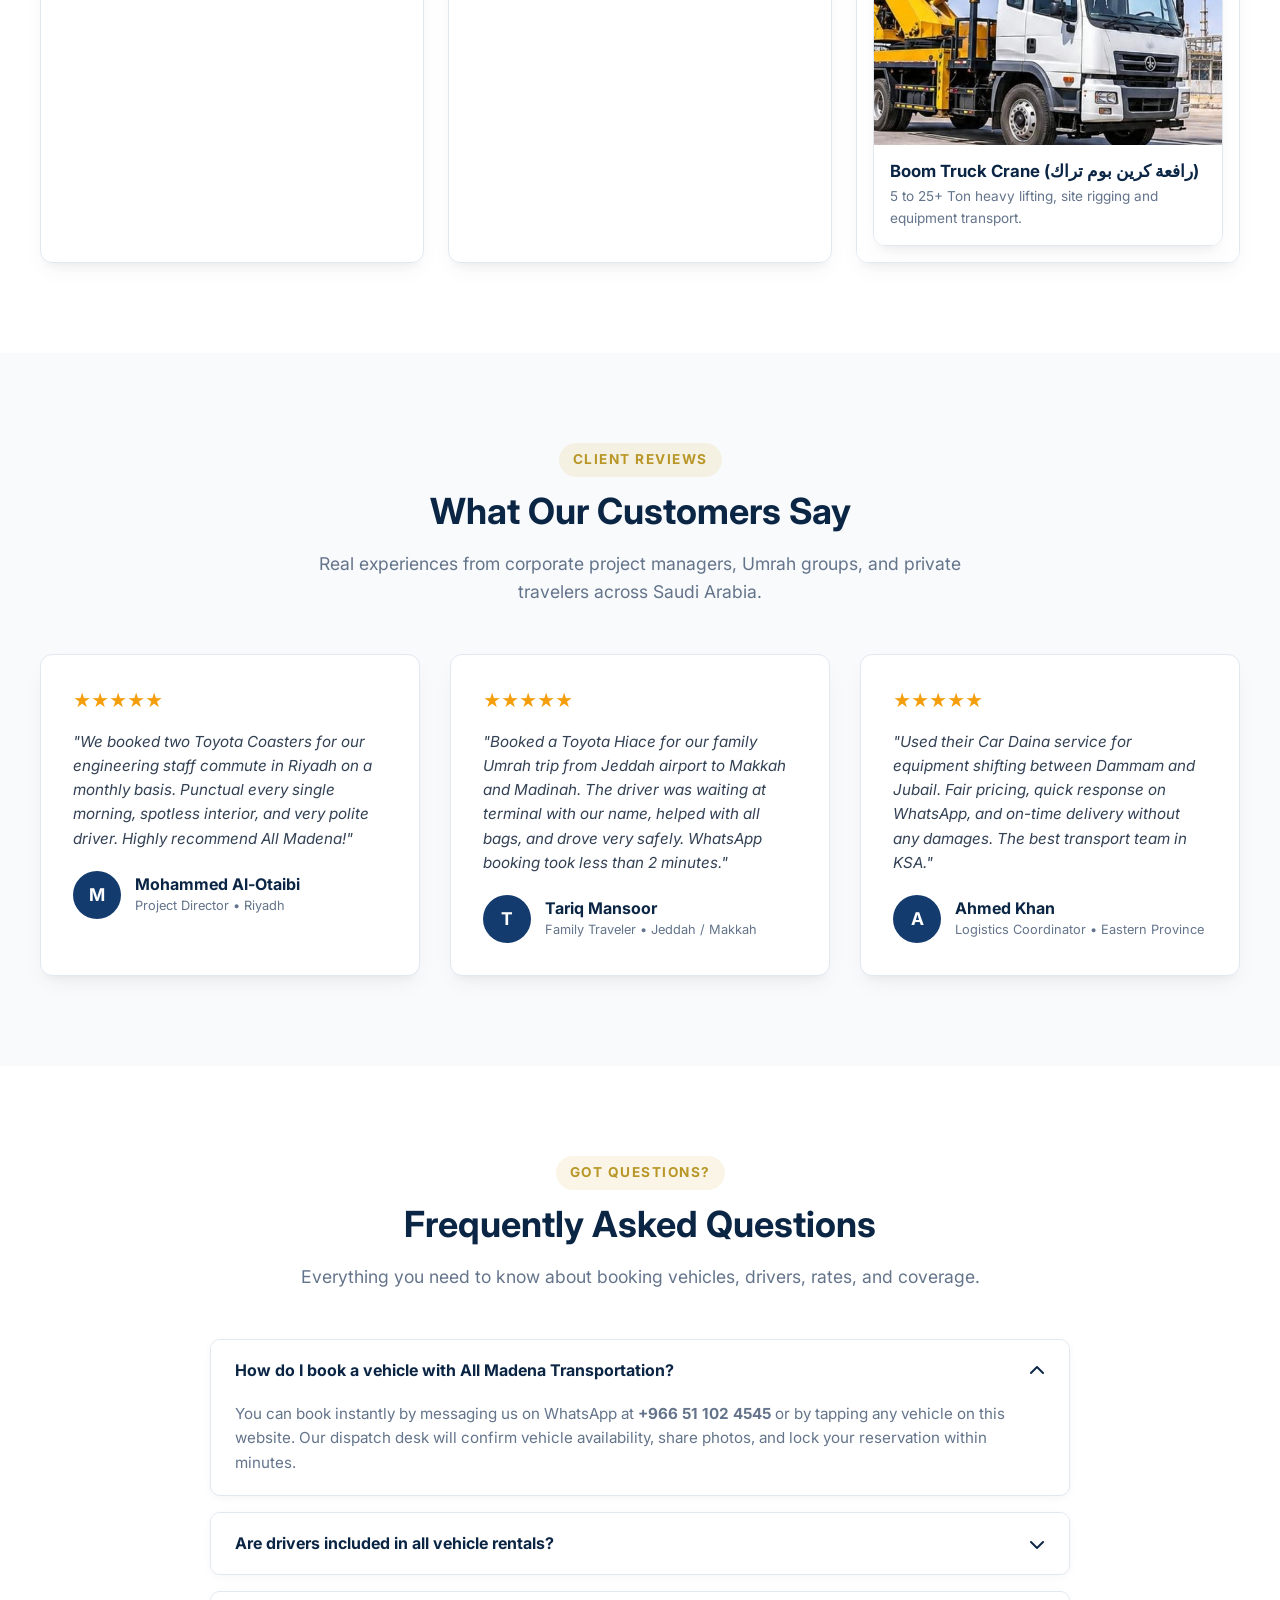
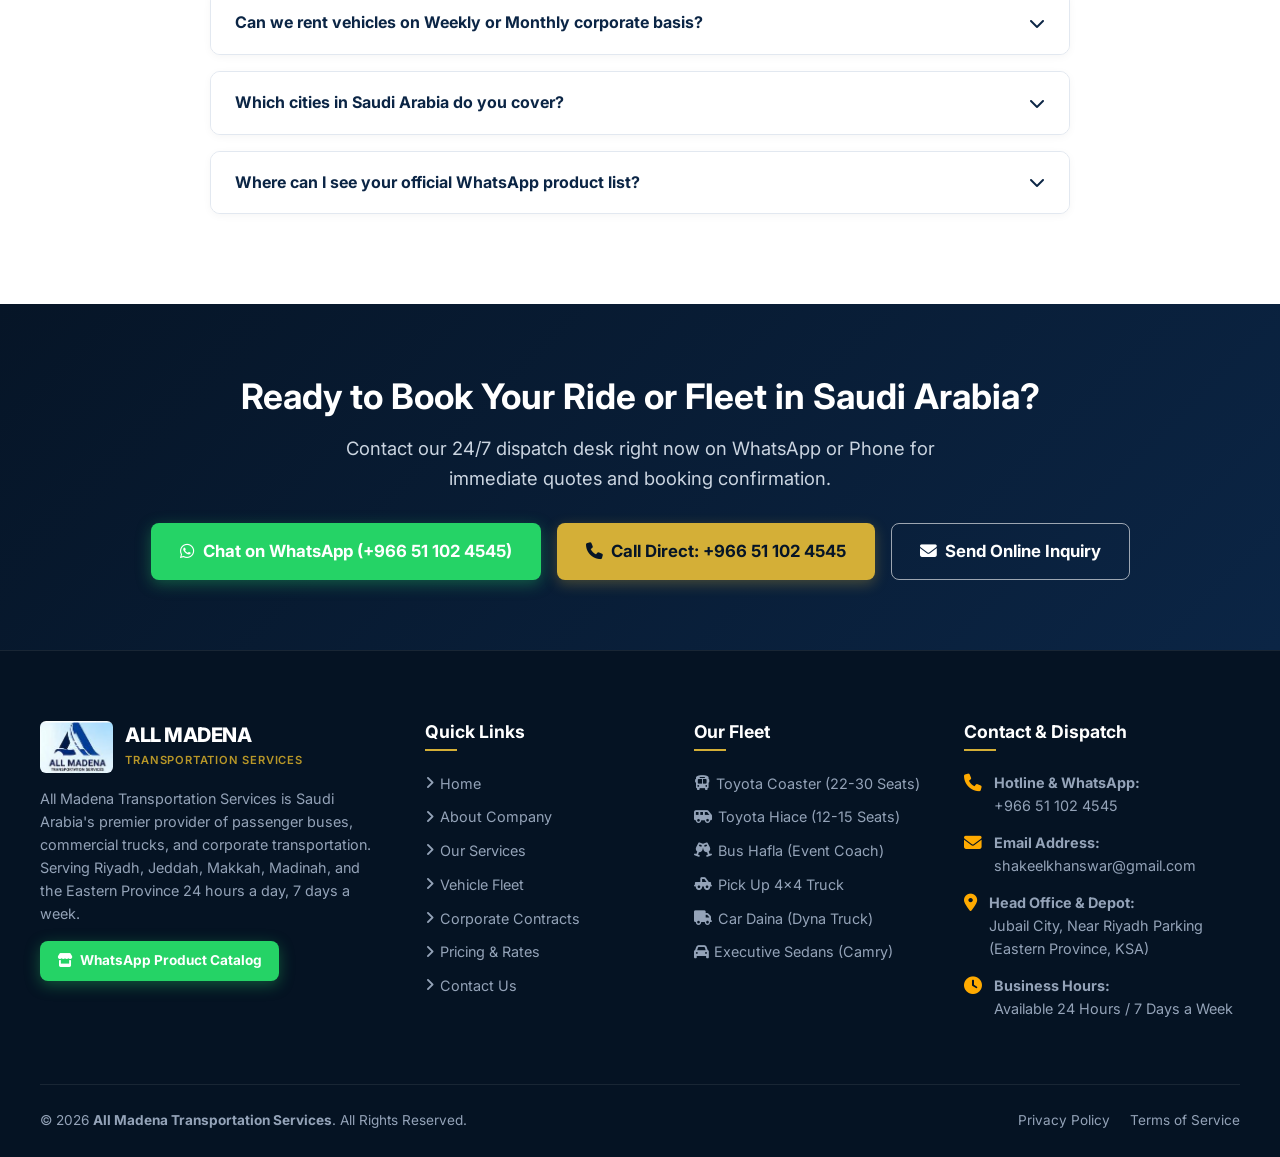
==== commit 235b33d1: "Hide sitemap XML link from customer-facing footer across all pages" ====
--- a/index.html
+++ b/index.html
@@ -1015,7 +1015,6 @@
         <div class="footer-bottom-links">
           <a href="privacy.html">Privacy Policy</a>
           <a href="terms.html">Terms of Service</a>
-          <a href="sitemap.xml">Sitemap</a>
         </div>
       </div>
     </div>
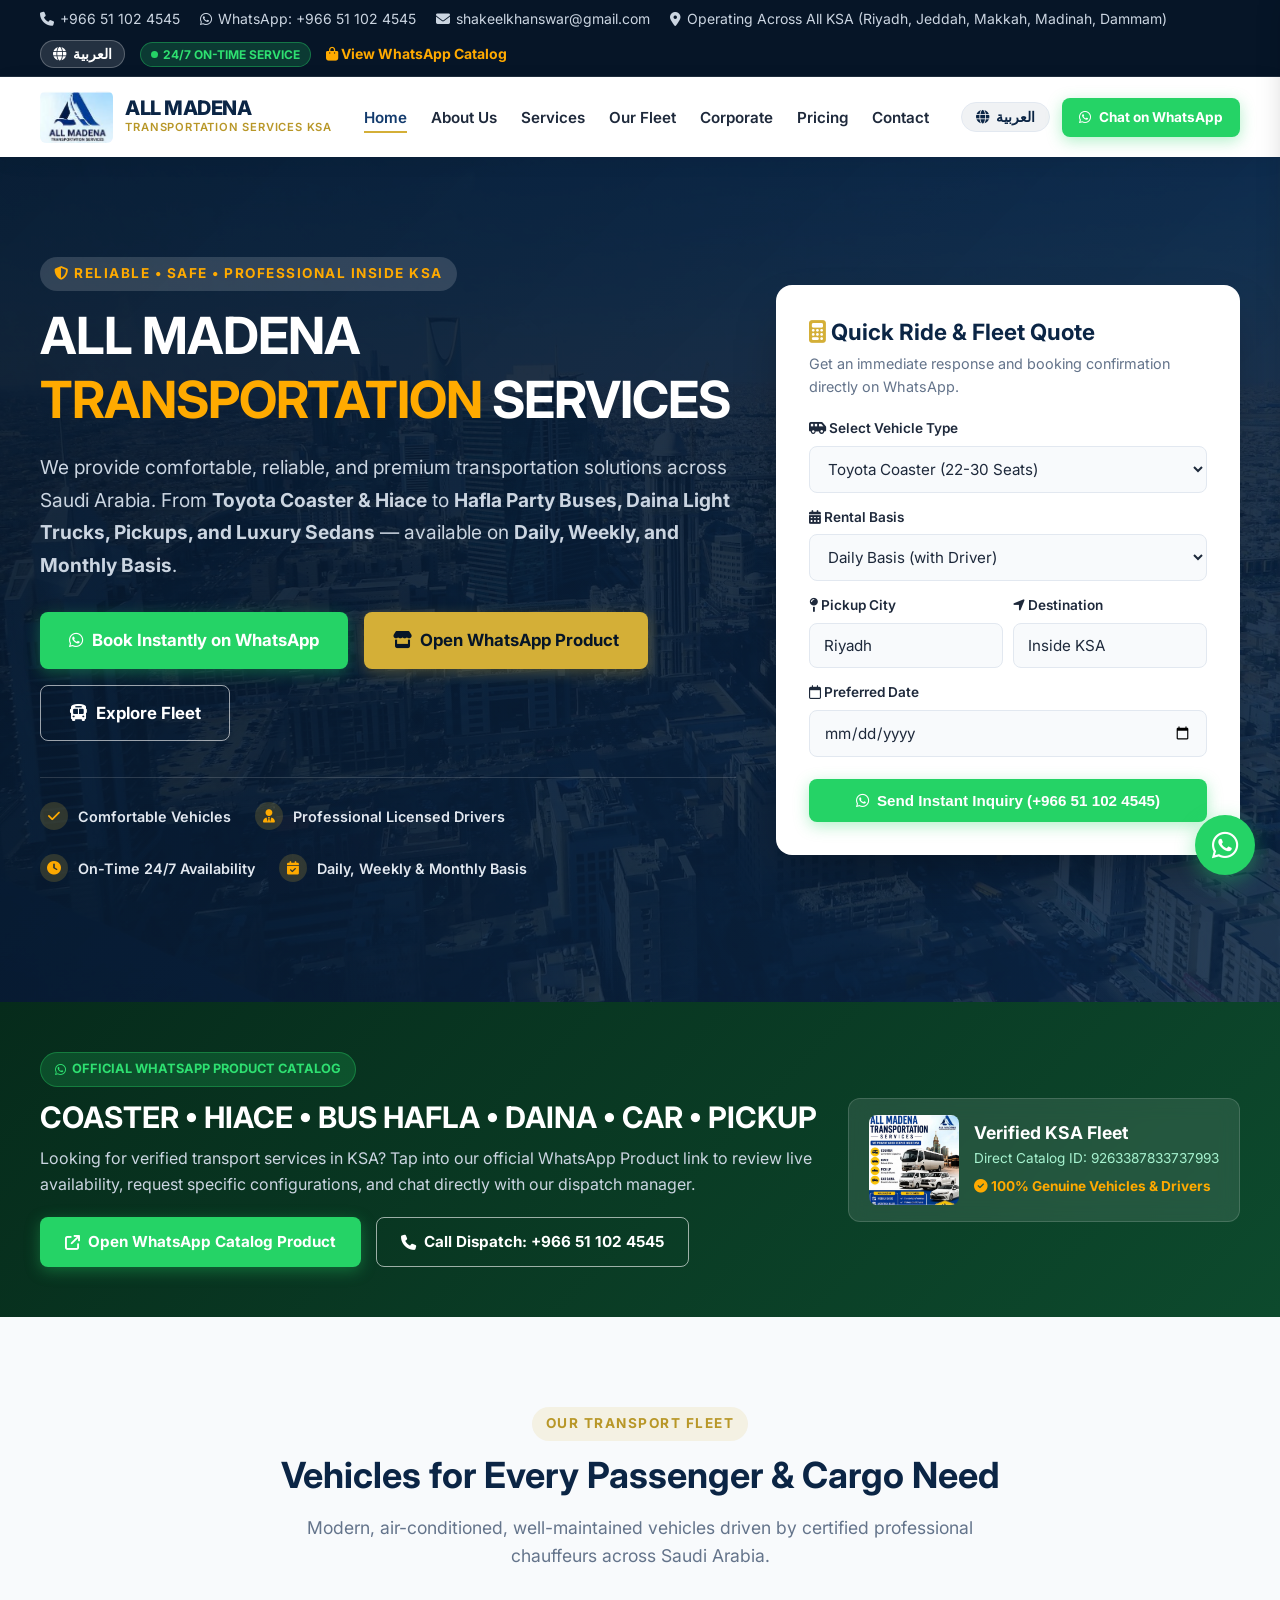
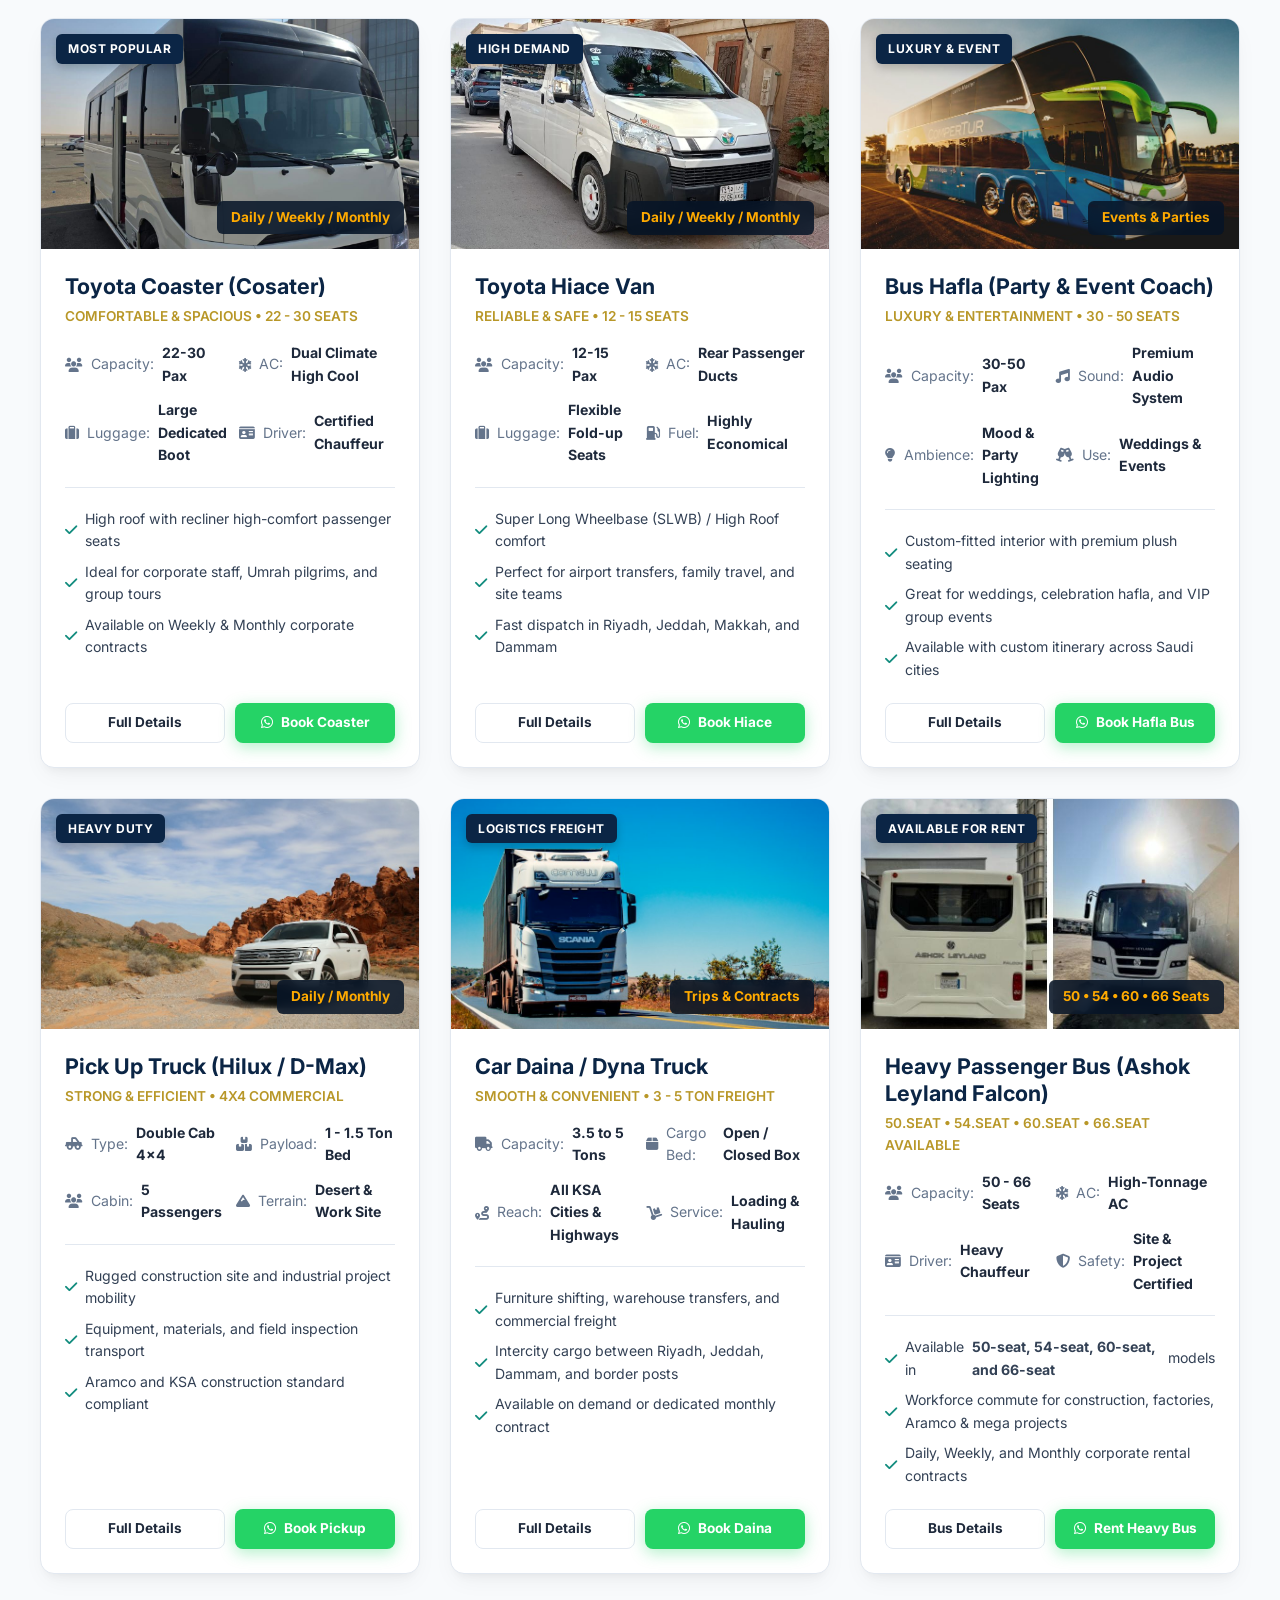
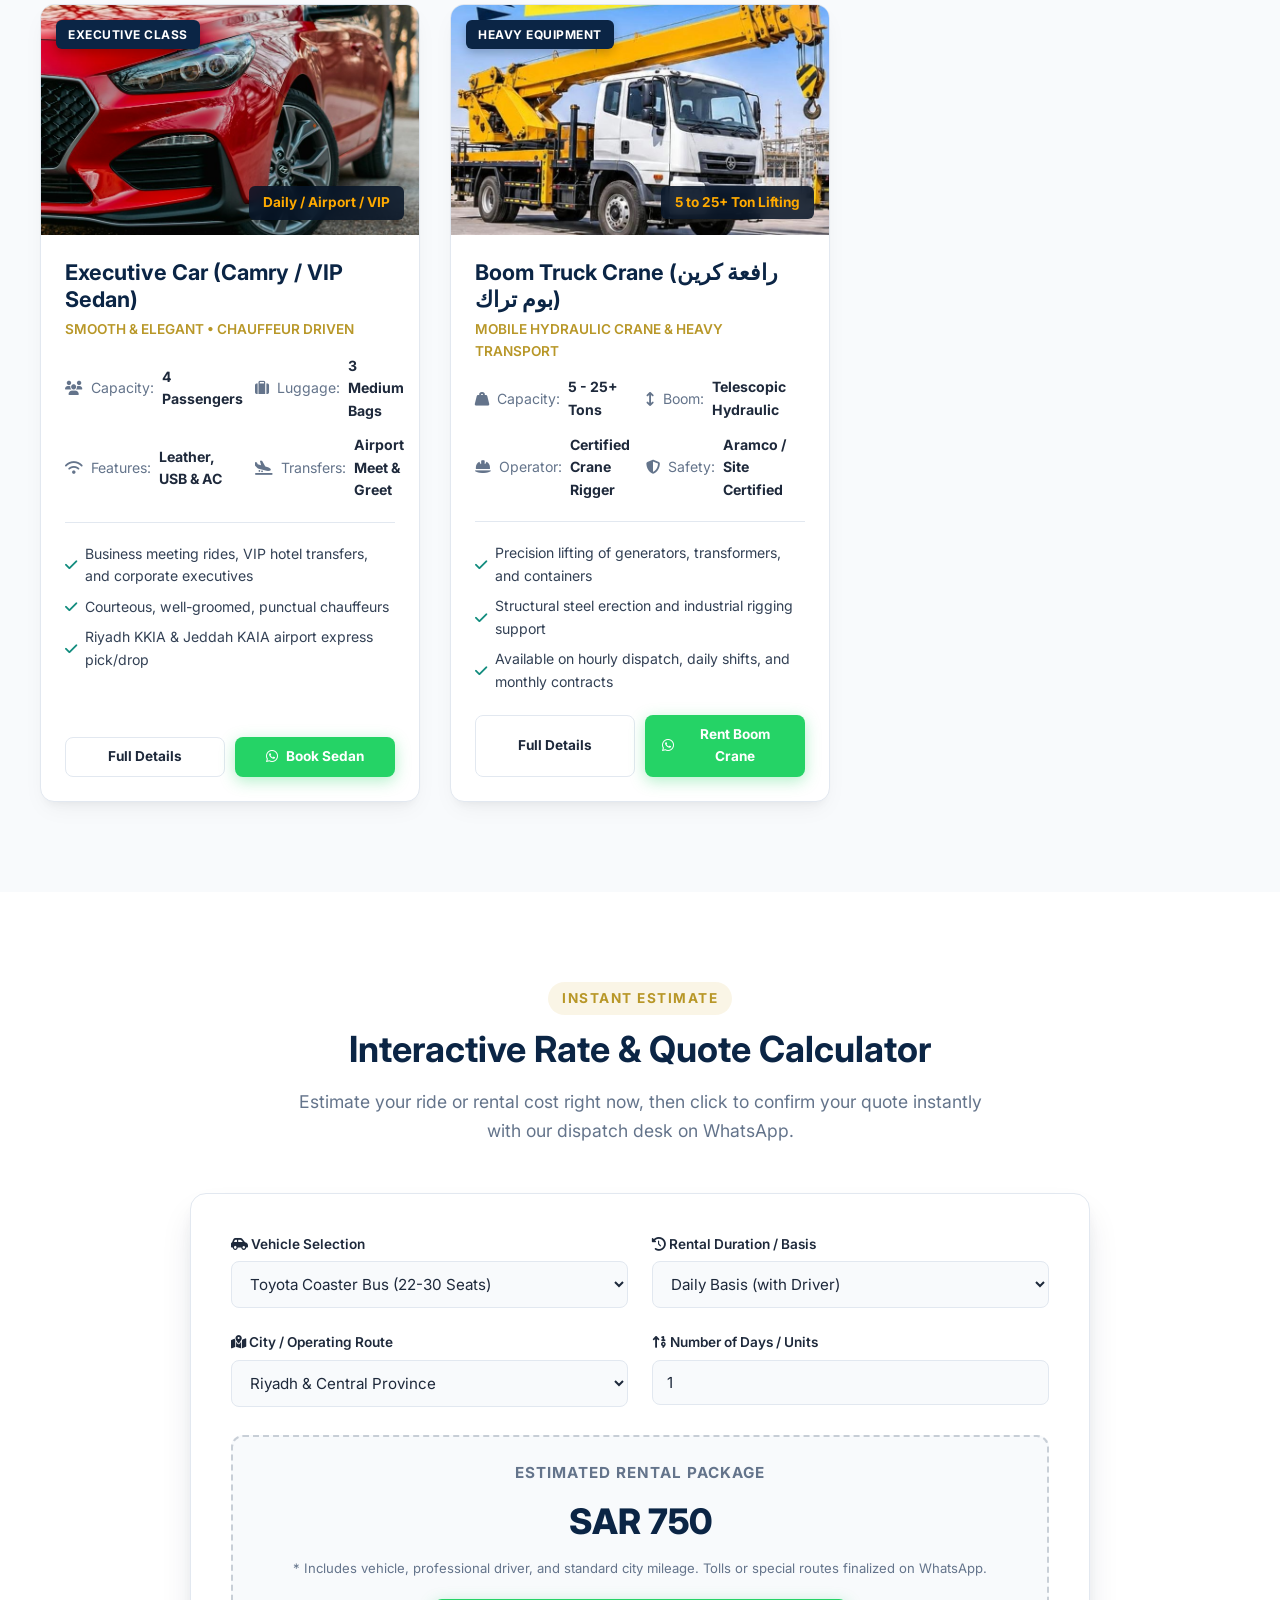
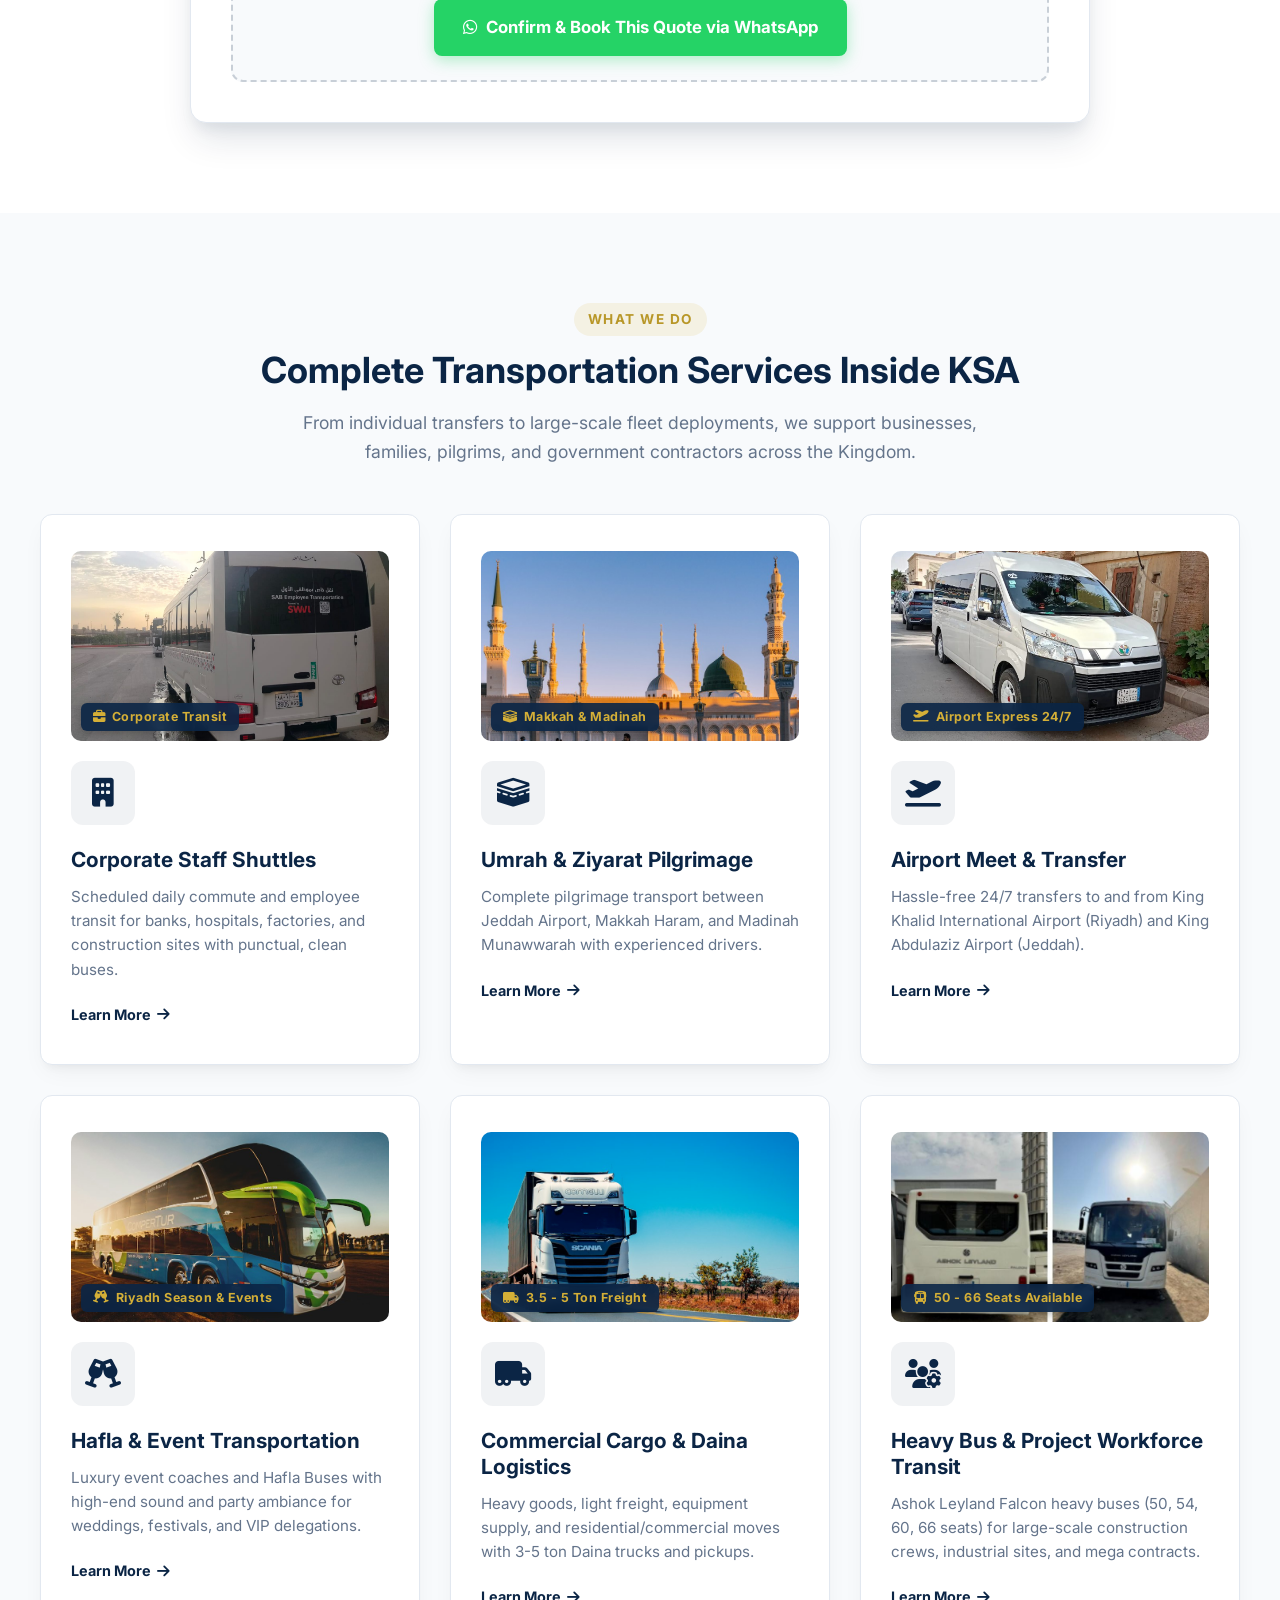
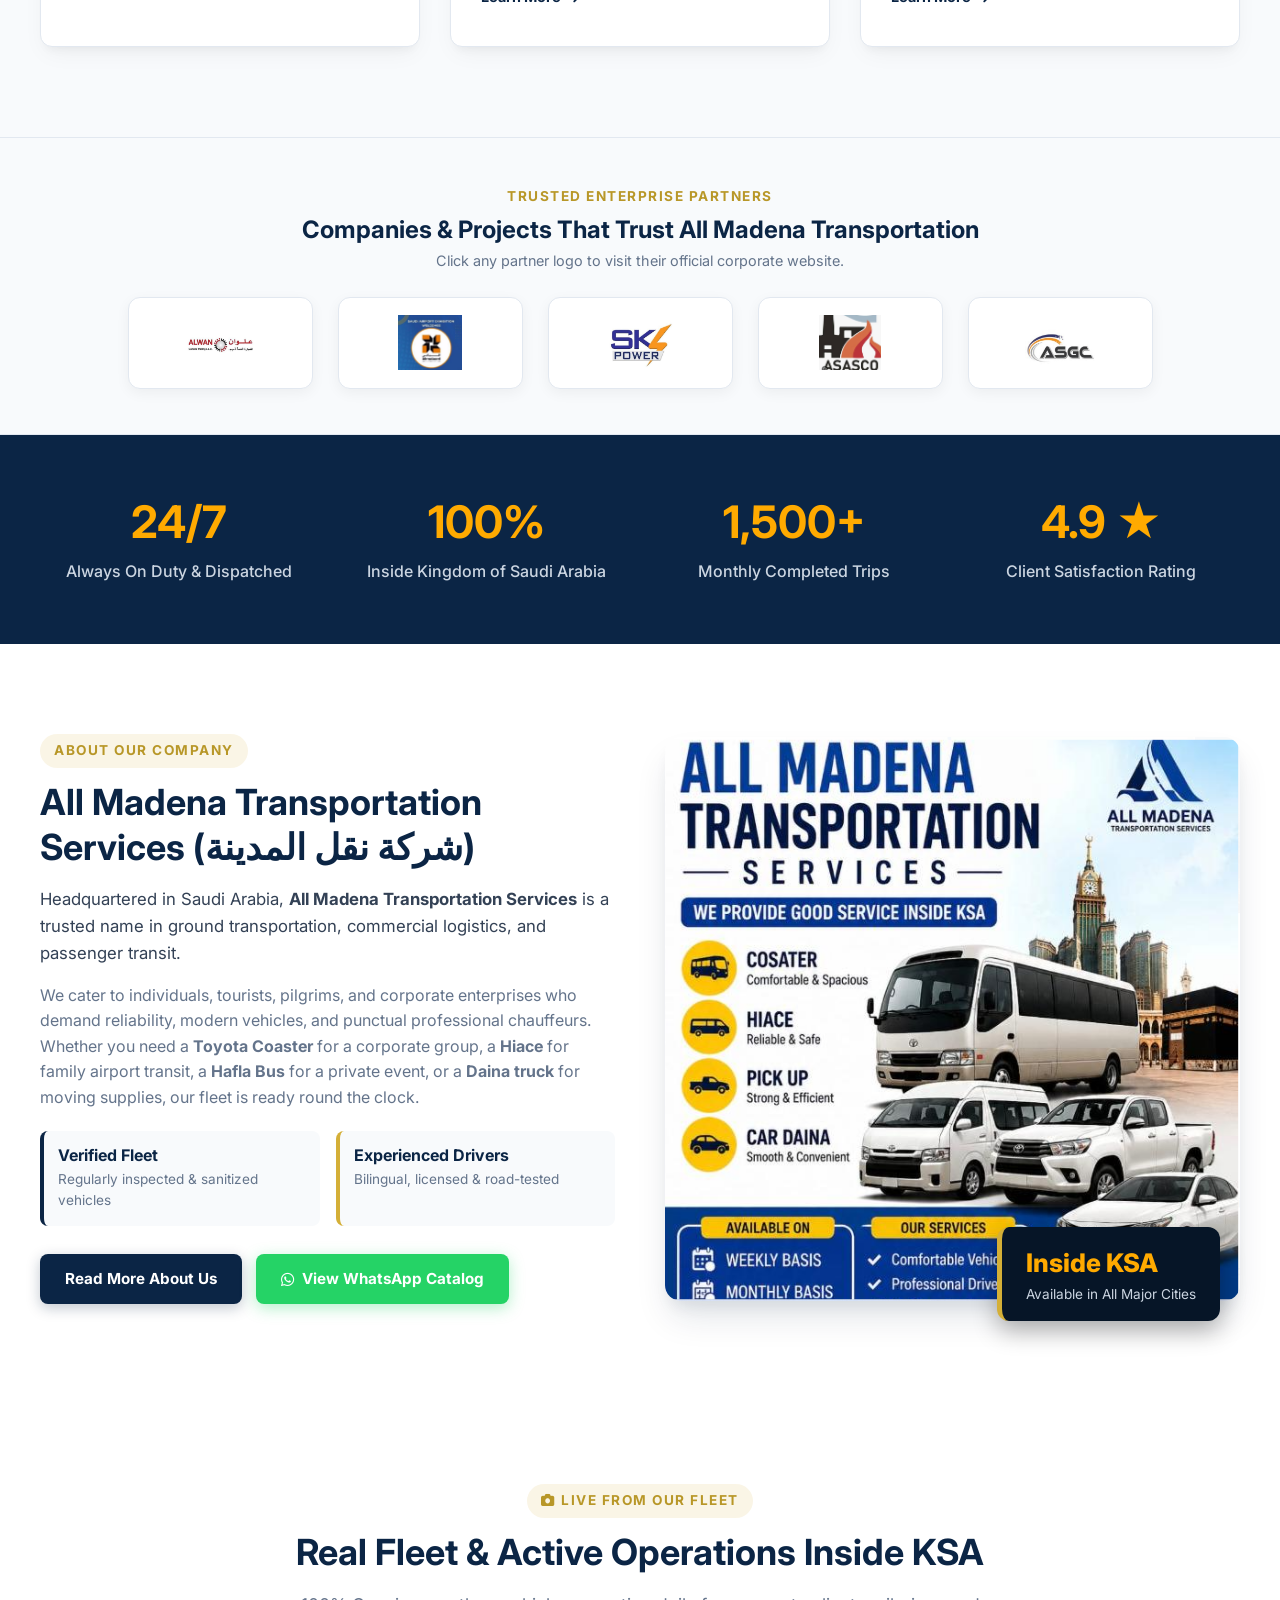
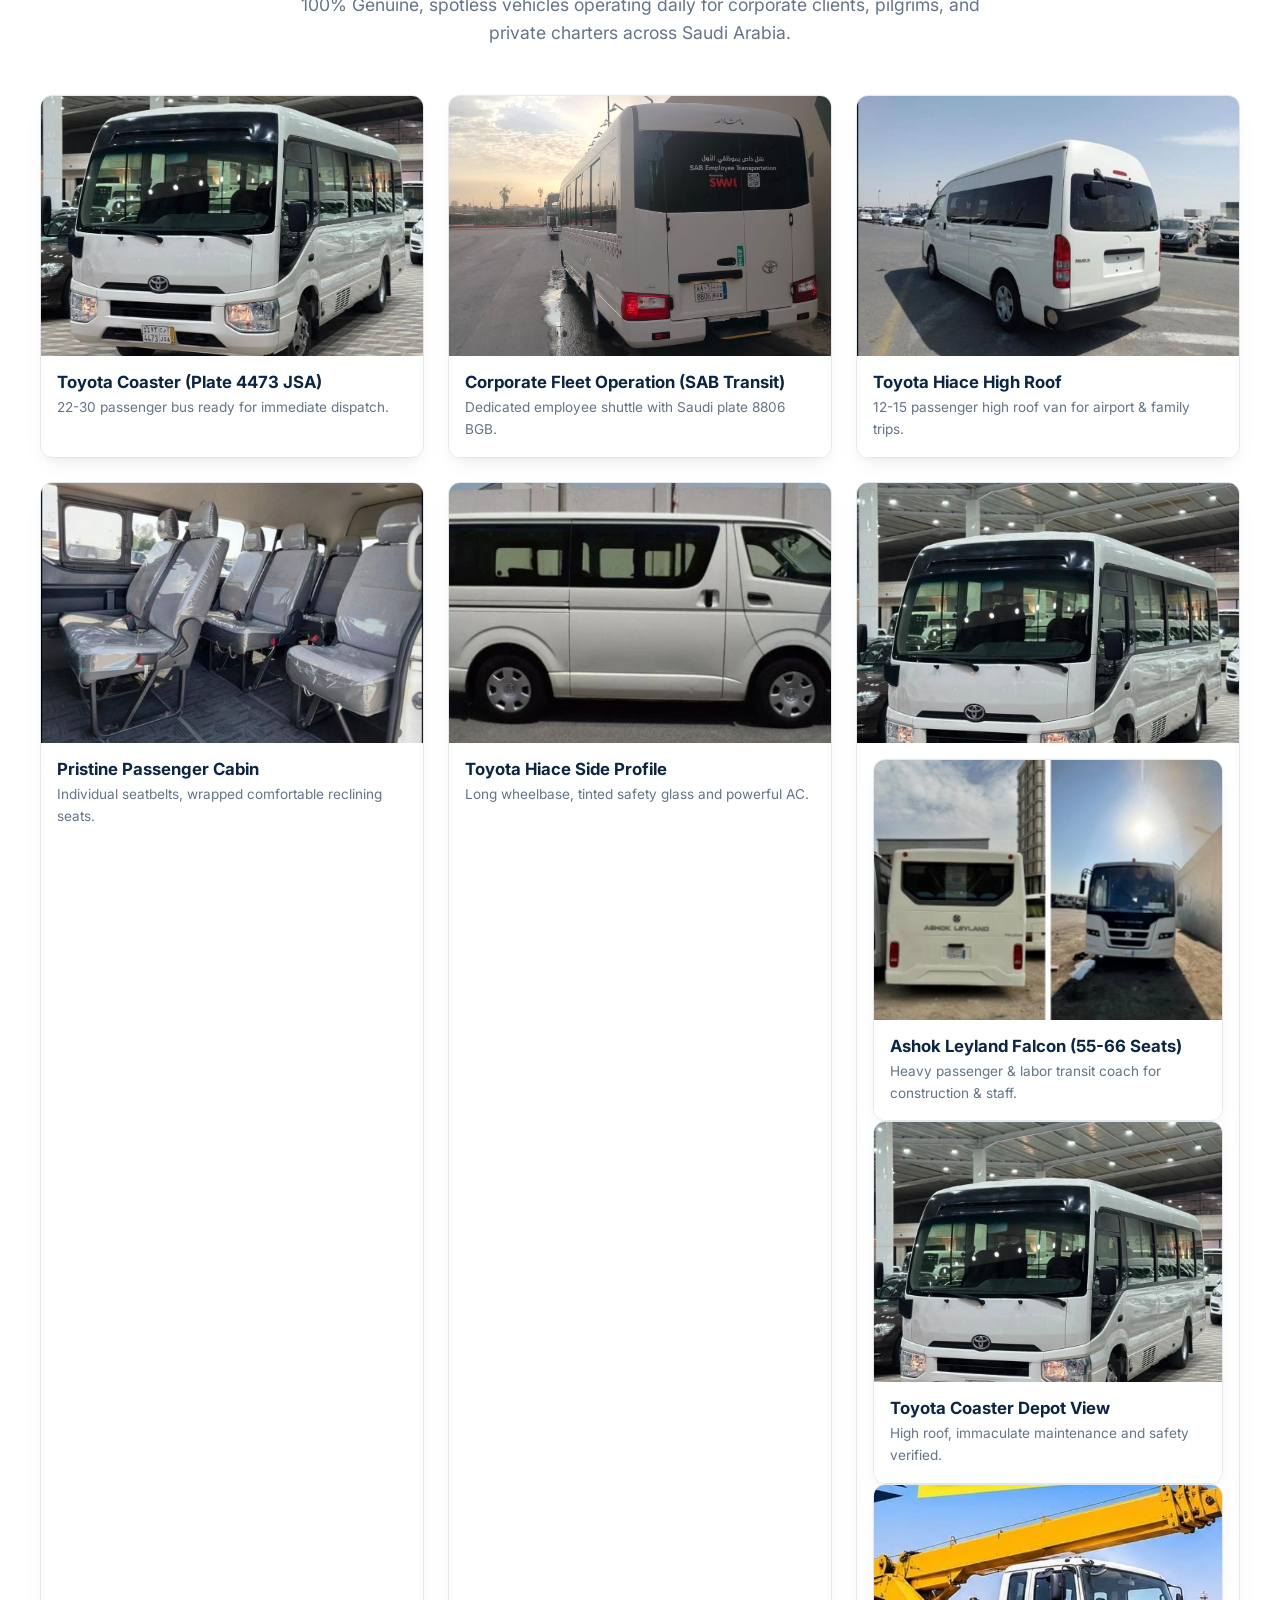
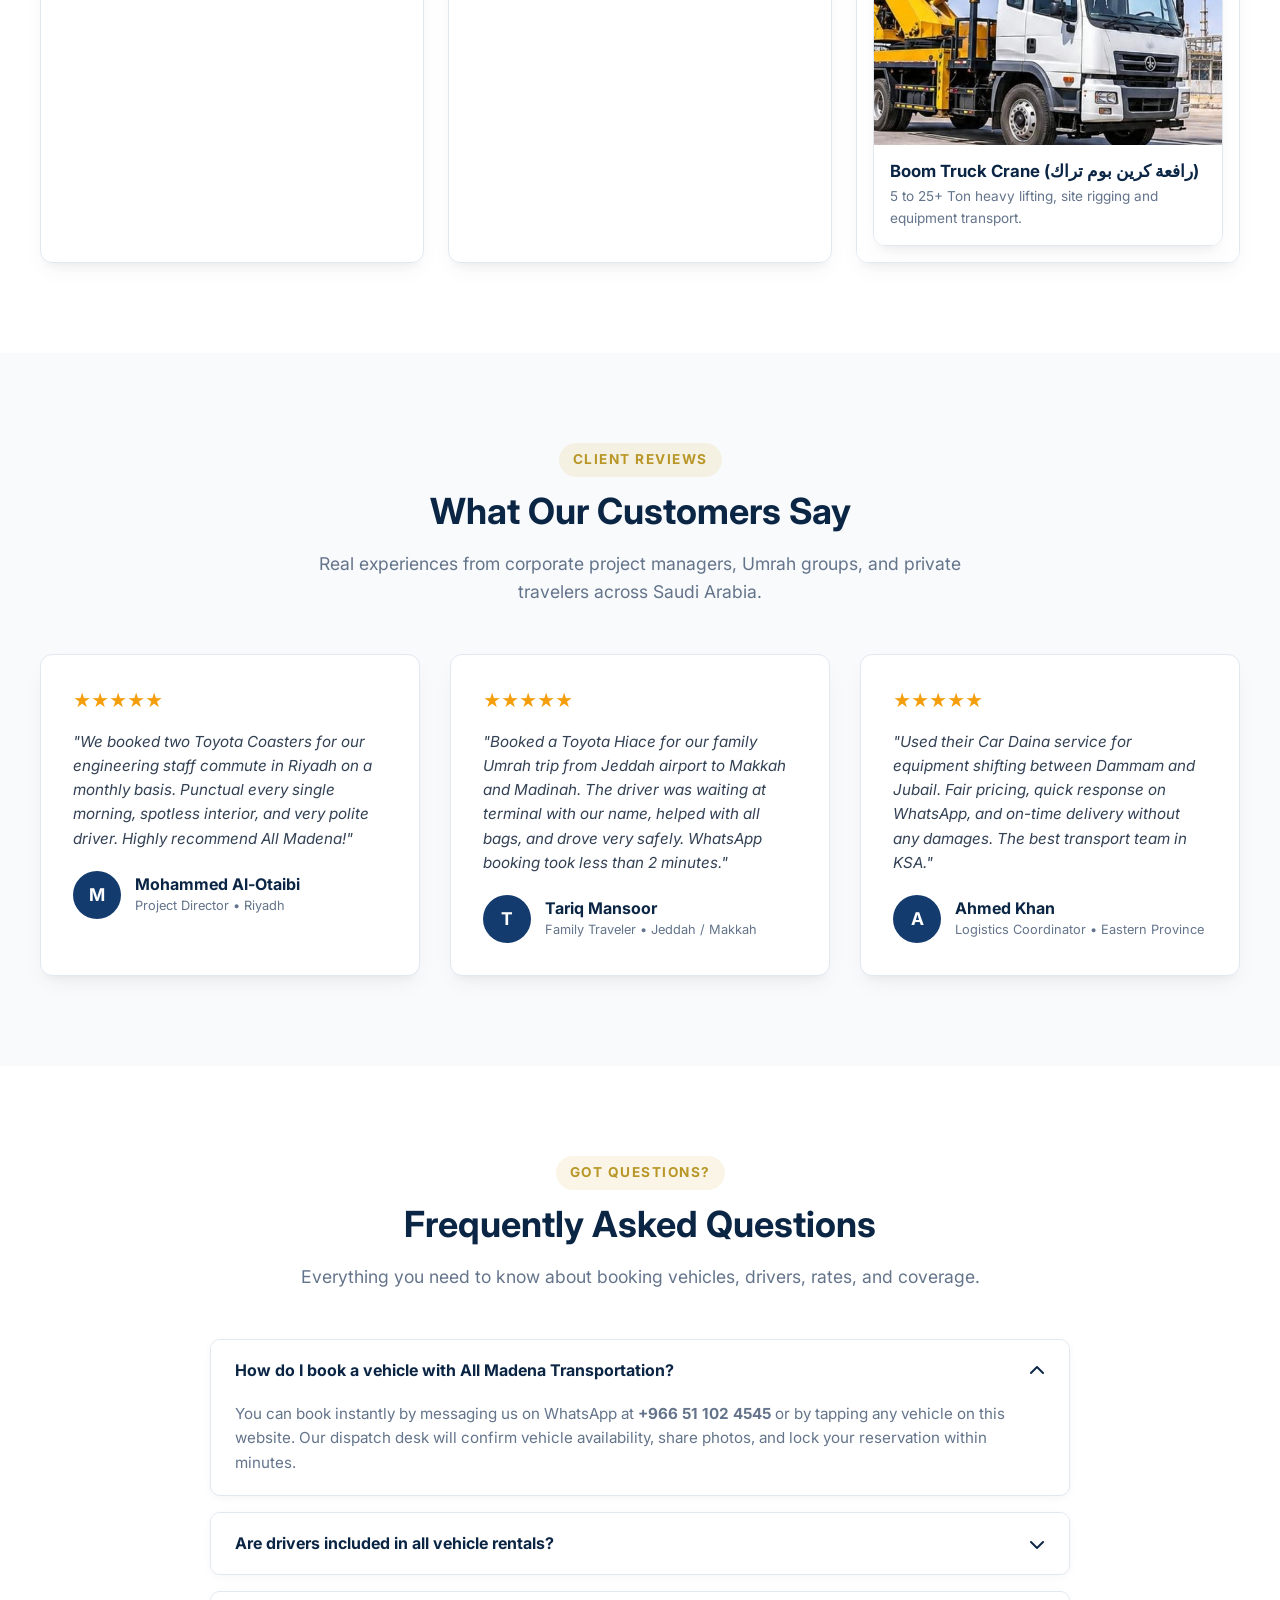
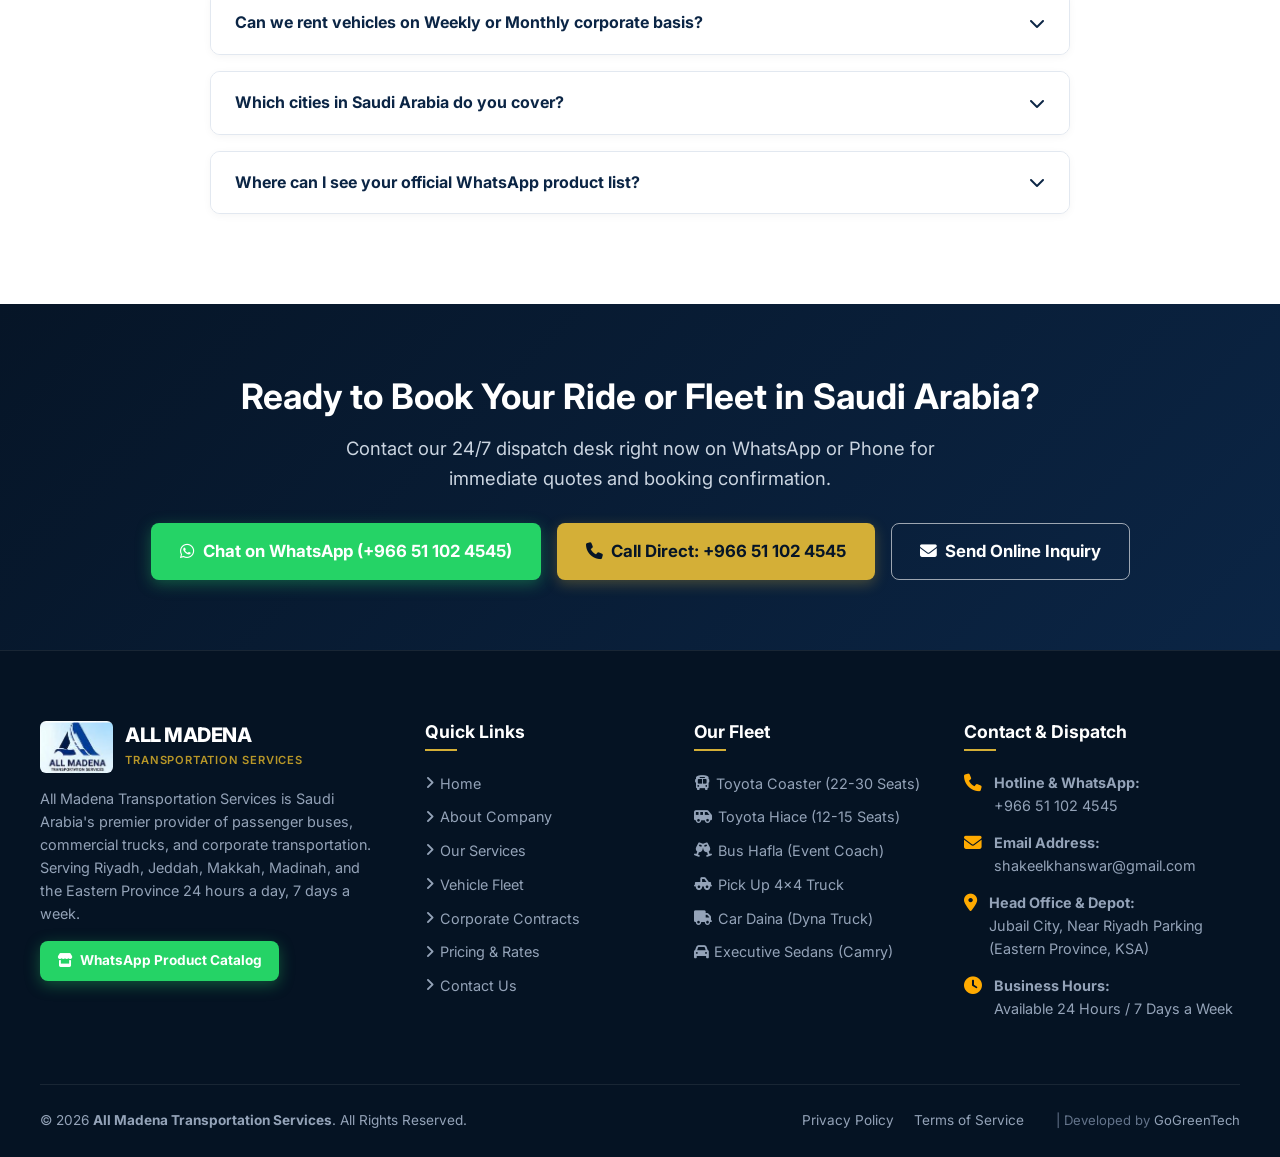
==== commit d8e5aee4: "Add subtle, discrete GoGreenTech developer credit link to footer bottom" ====
--- a/index.html
+++ b/index.html
@@ -1015,6 +1015,7 @@
         <div class="footer-bottom-links">
           <a href="privacy.html">Privacy Policy</a>
           <a href="terms.html">Terms of Service</a>
+          <span style="color: #64748b; font-size: 0.82rem; margin-left: 12px;">| Developed by <a href="https://rashidzada.pythonanywhere.com/" target="_blank" rel="noopener noreferrer" style="color: #94a3b8; text-decoration: none; transition: color 0.2s;" onmouseover="this.style.color='#d4af37'" onmouseout="this.style.color='#94a3b8'">GoGreenTech</a></span>
         </div>
       </div>
     </div>
